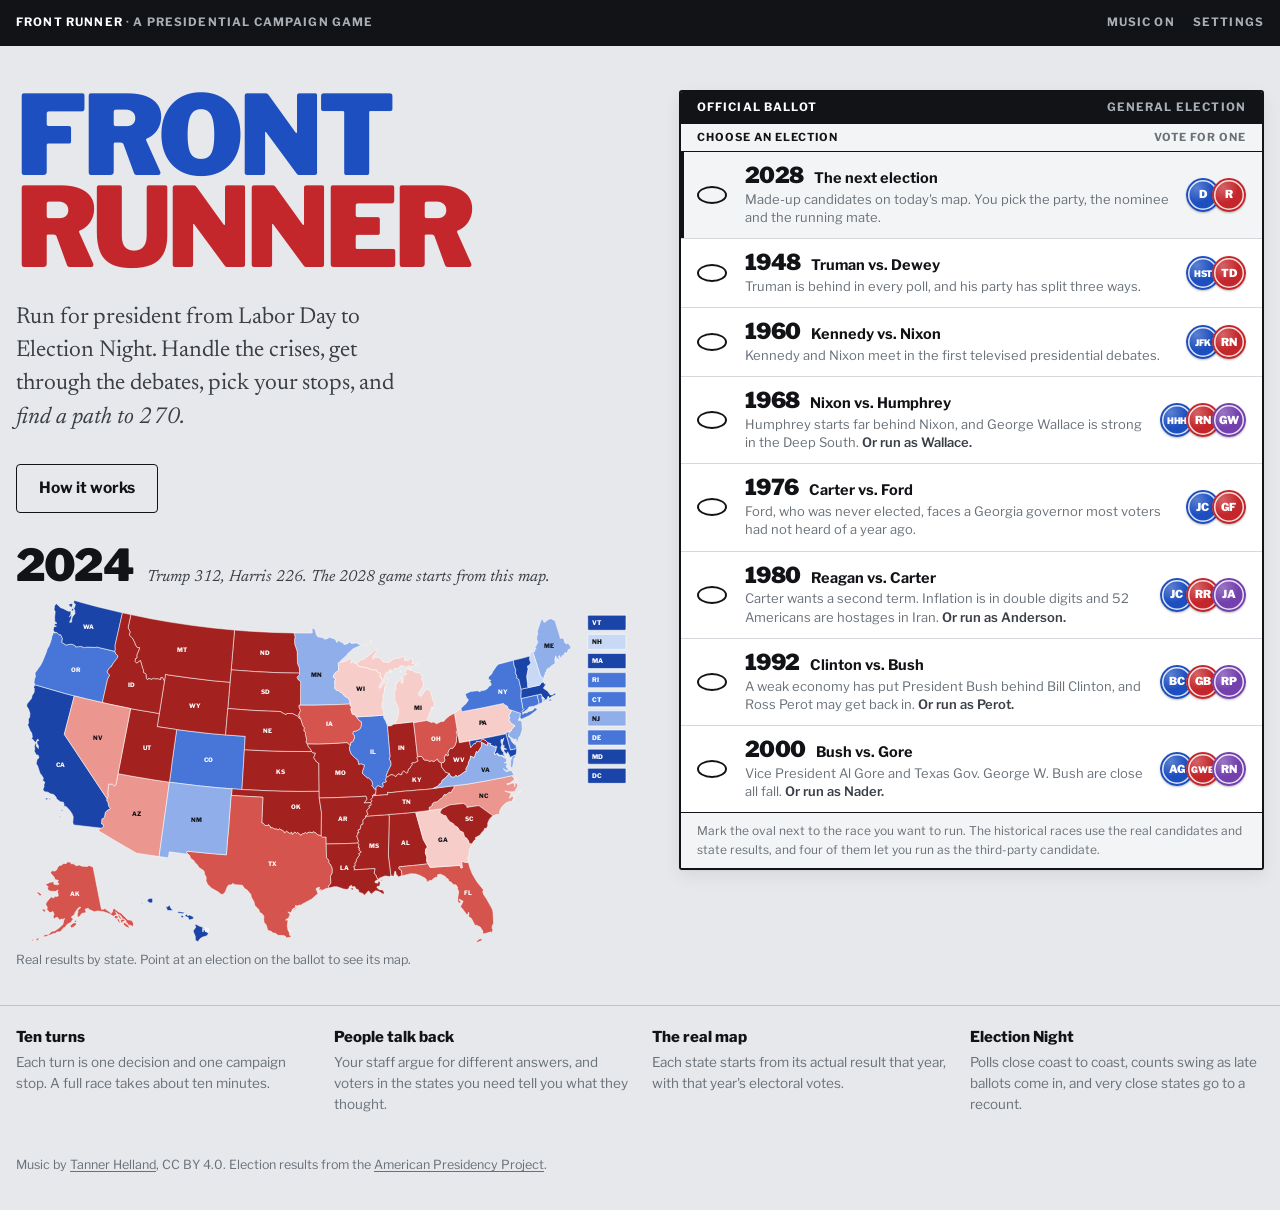
==== docs/index.html @ 36238378 "Move site into docs/ for GitHub Pages" ====
<!doctype html>
<html lang="en">
<head>
<meta charset="utf-8">
<meta name="viewport" content="width=device-width, initial-scale=1, viewport-fit=cover">
<meta name="description" content="A presidential campaign game. Run the 2028 race or replay elections from 1948 to 2000 with the real candidates, from Labor Day to Election Night.">
<link rel="icon" href="data:image/svg+xml,%3Csvg xmlns='http://www.w3.org/2000/svg' viewBox='0 0 64 64'%3E%3Crect width='64' height='64' rx='12' fill='%23111316'/%3E%3Cellipse cx='32' cy='32' rx='19' ry='12' fill='none' stroke='%23fff' stroke-width='5'/%3E%3Cpath d='M16 34c8-6 22-8 32-4' stroke='%23d5544d' stroke-width='6' stroke-linecap='round' fill='none'/%3E%3C/svg%3E">
<style>
:root { color-scheme: light; padding-top: env(safe-area-inset-top, 0px); padding-bottom: env(safe-area-inset-bottom, 0px); }
body { margin: 0; font: 14px system-ui, sans-serif; }
img { max-width: 100%; }
[hidden] { display: none !important; }
</style>
<title>Front Runner</title>
<link rel="preconnect" href="https://fonts.googleapis.com">
<link rel="preconnect" href="https://fonts.gstatic.com" crossorigin>
<link rel="stylesheet" href="https://fonts.googleapis.com/css2?family=Libre+Franklin:wght@400;500;600;700;800;900&family=Newsreader:ital,opsz,wght@0,6..72,400;0,6..72,700;1,6..72,400&display=swap">
<style>
/* Layout: an official ballot on a cool desk. Decisions are ballot contests you mark with an oval; the press answers in newspaper clippings; the map and the race tally sit beside them. */
:root {
  --page: #E6E8EB; --sheet: #FFFFFF; --sheet-2: #F3F4F6; --sheet-3: #EBEDF0;
  --ink: #111316; --ink-2: #3A3F46; --muted: #687078; --rule: #D5D9DE; --rule-2: #BFC4CA;
  --bar: #111316; --on-bar: #FFFFFF; --on-bar-2: #A9AFB7;
  --memo: #F2EADA; --memo-rule: #E1D4B8;
  --dem: #1D4FC0; --rep: #C4272B; --dem-2: #7FA2EA; --rep-2: #EE8C86;
  --d1: #C9D8F5; --d2: #8FAEEA; --d3: #4776D8; --d4: #1B44A8;
  --r1: #F6CDC9; --r2: #EC9690; --r3: #D5544D; --r4: #A3221F;
  --ind: #7340AE; --t1: #E6DAF3; --t2: #C3A6E4; --t3: #9467CC; --t4: #66369F;
  --toss: #D8D2BF; --land: #D3D7DC; --none: #EEF0F2; --locked: #A59F8C; --stroke: #FFFFFF; --lbA: #111316; --lbB: #FFFFFF;
  --pos: #15803D; --neg: #C2410C; --pencil: #2B2D31;
  --shadow: 0 1px 1px rgba(17, 19, 22, .04), 0 6px 18px rgba(17, 19, 22, .07);
  --f-sans: 'Libre Franklin', 'Franklin Gothic Medium', 'Helvetica Neue', Arial, sans-serif;
  --f-serif: 'Newsreader', Georgia, 'Times New Roman', serif;
}
@media (prefers-color-scheme: dark) {
  :root:not([data-theme="light"]) {
    --page: #0B0C0E; --sheet: #16181B; --sheet-2: #1C1F23; --sheet-3: #23272C;
    --ink: #EDEEF0; --ink-2: #C3C7CC; --muted: #8C9299; --rule: #2B2F35; --rule-2: #3A3F46;
    --bar: #000000; --on-bar: #F1F2F3; --on-bar-2: #8C9299;
    --memo: #26221A; --memo-rule: #3A3326;
    --dem: #5B8CF0; --rep: #EF6A62; --dem-2: #8DB0F5; --rep-2: #F49A94;
    --d1: #263A63; --d2: #3257A4; --d3: #4F84E6; --d4: #8AB0F7;
    --r1: #5A272A; --r2: #993631; --r3: #DD5A51; --r4: #F6958D;
    --ind: #B48CF0; --t1: #35284D; --t2: #5A3F8A; --t3: #9A72DC; --t4: #C7A9F5;
    --toss: #575240; --land: #262A31; --none: #1A1C20; --locked: #6E6956; --stroke: #0B0C0E; --lbA: #EDEEF0; --lbB: #0B0C0E;
    --pos: #4ADE80; --neg: #FB923C; --pencil: #D9DBDF;
    --shadow: 0 1px 1px rgba(0, 0, 0, .3), 0 8px 22px rgba(0, 0, 0, .35);
    color-scheme: dark;
  }
}
:root[data-theme="dark"] {
  --page: #0B0C0E; --sheet: #16181B; --sheet-2: #1C1F23; --sheet-3: #23272C;
  --ink: #EDEEF0; --ink-2: #C3C7CC; --muted: #8C9299; --rule: #2B2F35; --rule-2: #3A3F46;
  --bar: #000000; --on-bar: #F1F2F3; --on-bar-2: #8C9299;
  --memo: #26221A; --memo-rule: #3A3326;
  --dem: #5B8CF0; --rep: #EF6A62; --dem-2: #8DB0F5; --rep-2: #F49A94;
  --d1: #263A63; --d2: #3257A4; --d3: #4F84E6; --d4: #8AB0F7;
  --r1: #5A272A; --r2: #993631; --r3: #DD5A51; --r4: #F6958D;
  --ind: #B48CF0; --t1: #35284D; --t2: #5A3F8A; --t3: #9A72DC; --t4: #C7A9F5;
  --toss: #575240; --land: #262A31; --none: #1A1C20; --locked: #6E6956; --stroke: #0B0C0E; --lbA: #EDEEF0; --lbB: #0B0C0E;
  --pos: #4ADE80; --neg: #FB923C; --pencil: #D9DBDF;
  --shadow: 0 1px 1px rgba(0, 0, 0, .3), 0 8px 22px rgba(0, 0, 0, .35);
  color-scheme: dark;
}

* { box-sizing: border-box; }
[hidden] { display: none !important; }
html, body { background: var(--page); }
body { margin: 0; color: var(--ink); font: 400 15px/1.55 var(--f-sans); -webkit-font-smoothing: antialiased; text-rendering: optimizeLegibility; }
body::before { content: ""; position: fixed; inset: 0 0 auto; height: env(safe-area-inset-top, 0px); z-index: 60; background: var(--bar); }
h1, h2, h3, h4 { margin: 0; text-wrap: balance; }
p { margin: 0; }
button { font: inherit; color: inherit; }
:focus-visible { outline: 3px solid var(--ink); outline-offset: 2px; border-radius: 2px; }
.wrap { max-width: 1320px; margin: 0 auto; padding-left: max(16px, env(safe-area-inset-left, 0px)); padding-right: max(16px, env(safe-area-inset-right, 0px)); }
.label { font: 700 11px/1.2 var(--f-sans); letter-spacing: .09em; text-transform: uppercase; color: var(--muted); }
.muted { color: var(--muted); }
.tnum { font-variant-numeric: tabular-nums; }
.c-D { color: var(--dem); } .c-R { color: var(--rep); } .c-T { color: var(--ind); }
.sheet { background: var(--sheet); border: 1px solid var(--rule); border-radius: 6px; box-shadow: var(--shadow); }
.serif { font-family: var(--f-serif); }

.btn { display: inline-flex; align-items: center; justify-content: center; gap: 10px; border: 1.5px solid var(--ink); background: transparent; color: var(--ink); border-radius: 4px; padding: 11px 18px; font: 700 14.5px/1.2 var(--f-sans); cursor: pointer; transition: background .15s, color .15s, transform .08s; text-align: center; }
.btn:hover:not(:disabled) { background: var(--sheet-3); }
.btn:active:not(:disabled) { transform: translateY(1px); }
.btn:disabled { opacity: .35; cursor: not-allowed; }
.btn-ink { background: var(--ink); color: var(--sheet); }
.btn-ink:hover:not(:disabled) { background: var(--ink-2); }
.btn-lg { padding: 14px 22px; font-size: 15.5px; }
.kbd { display: inline-grid; place-items: center; min-width: 20px; height: 20px; padding: 0 5px; border-radius: 3px; border: 1px solid var(--rule-2); font: 600 11px/1 var(--f-sans); color: var(--muted); background: var(--sheet); }

/* campaign-button avatar */
.pin { --c: var(--dem); flex: none; width: 46px; height: 46px; border-radius: 50%; display: grid; place-items: center; position: relative; color: #fff;
  background: radial-gradient(circle at 32% 28%, rgba(255, 255, 255, .28), rgba(255, 255, 255, 0) 46%), var(--c);
  box-shadow: inset 0 0 0 3px var(--c), inset 0 0 0 4.5px rgba(255, 255, 255, .85), 0 1px 2px rgba(0, 0, 0, .25); font: 900 14px/1 var(--f-sans); letter-spacing: .02em; }
.pin.p-R { --c: var(--rep); } .pin.p-T { --c: var(--ind); }
.pin.lg { width: 64px; height: 64px; font-size: 18px; box-shadow: inset 0 0 0 4px var(--c), inset 0 0 0 6px rgba(255, 255, 255, .85), 0 2px 4px rgba(0, 0, 0, .25); }
.pin.i3 { font-size: 12px; letter-spacing: -.02em; }
.pin.sm.i3 { font-size: 9px; }
.pin.lg.i3 { font-size: 16px; }
.pin.sm { width: 34px; height: 34px; font-size: 11px; box-shadow: inset 0 0 0 2px var(--c), inset 0 0 0 3.5px rgba(255, 255, 255, .85), 0 1px 2px rgba(0, 0, 0, .25); }

/* ballot */
.ballot { background: var(--sheet); border: 2px solid var(--ink); border-radius: 3px; box-shadow: var(--shadow); overflow: hidden; }
.ballot-hd { background: var(--bar); color: var(--on-bar); display: flex; justify-content: space-between; align-items: center; gap: 10px; padding: 9px 16px; font: 700 11.5px/1.2 var(--f-sans); letter-spacing: .1em; text-transform: uppercase; }
.ballot-hd span:last-child { color: var(--on-bar-2); }
.ballot-sub { border-bottom: 1px solid var(--ink); padding: 7px 16px; font: 700 11px/1.2 var(--f-sans); letter-spacing: .09em; text-transform: uppercase; display: flex; justify-content: space-between; gap: 10px; background: var(--sheet-2); }
.ballot-sub span:last-child { color: var(--muted); }
.choices { display: grid; }
.choice { display: grid; grid-template-columns: 34px minmax(0, 1fr) auto; gap: 12px; align-items: center; width: 100%; text-align: left; background: transparent; border: 0; border-bottom: 1px solid var(--rule); padding: 14px 16px; cursor: pointer; font: 600 15.5px/1.4 var(--f-sans); transition: background .12s; }
.choice:last-child { border-bottom: 0; }
.choice:hover { background: var(--sheet-2); }
.choice small { display: block; font-weight: 500; color: var(--muted); font-size: 13px; margin-top: 2px; }
.oval { width: 30px; height: 18px; border: 2px solid var(--ink); border-radius: 50%; position: relative; display: block; flex: none; }
.oval svg { position: absolute; inset: -3px -2px; width: calc(100% + 4px); height: calc(100% + 6px); overflow: visible; }
.oval path { fill: none; stroke: var(--pencil); stroke-width: 3.2; stroke-linecap: round; stroke-linejoin: round; stroke-dasharray: 101 400; stroke-dashoffset: 101; transition: stroke-dashoffset .32s cubic-bezier(.4, .1, .3, 1); }
.choice:hover .oval path, .row-pick:hover .oval path, .card-pick:hover .oval path { stroke-dashoffset: 88; }
.choice.marked .oval path, .row-pick.marked .oval path, .card-pick.on .oval path { stroke-dashoffset: 0; }
.choice .kbd { opacity: .9; }
.instr { padding: 9px 16px; font-size: 12px; color: var(--muted); border-top: 1px solid var(--ink); background: var(--sheet-2); }

/* ===== title ===== */
.tmast { background: var(--bar); color: var(--on-bar); margin-top: calc(-1 * env(safe-area-inset-top, 0px)); padding-top: env(safe-area-inset-top, 0px); }
.tmast .wrap { display: flex; justify-content: space-between; align-items: center; gap: 12px; padding-block: 12px; font: 700 11.5px/1.2 var(--f-sans); letter-spacing: .1em; text-transform: uppercase; color: var(--on-bar-2); }
.tmast b { color: var(--on-bar); }
.title-grid { display: grid; grid-template-columns: minmax(0, 1.05fr) minmax(0, 1fr); gap: 48px; padding-block: 44px 36px; align-items: start; }
.wordmark { font: 900 clamp(60px, 8.6vw, 124px)/.84 var(--f-sans); letter-spacing: -.045em; text-transform: uppercase; }
.wordmark span { display: block; }
.wordmark .u { color: var(--dem); } .wordmark .v { color: var(--rep); }
.title-lede { font: 400 clamp(19px, 1.9vw, 23px)/1.45 var(--f-serif); margin-top: 26px; max-width: 32ch; color: var(--ink-2); }
.title-lede em { font-style: italic; }
.title-meta { display: flex; flex-wrap: wrap; gap: 8px 22px; margin-top: 28px; font-size: 13px; color: var(--muted); }
.title-meta b { color: var(--ink); font-weight: 700; }
.title-actions { display: flex; flex-wrap: wrap; gap: 10px; margin-top: 30px; }
.tballot .row-pick { display: grid; grid-template-columns: 34px minmax(0, 1fr) auto; gap: 14px; align-items: center; width: 100%; text-align: left; background: transparent; border: 0; border-bottom: 1px solid var(--rule); padding: 12px 16px; cursor: pointer; transition: background .12s; position: relative; }
.tballot .row-pick:hover, .tballot .row-pick.peek { background: var(--sheet-2); }
.tballot .row-pick.peek::before { content: ""; position: absolute; left: 0; top: 0; bottom: 0; width: 3px; background: var(--ink); }
.tballot .row-pick:last-child { border-bottom: 0; }
.rp-main { min-width: 0; display: grid; gap: 2px; }
.rp-top { display: flex; align-items: baseline; gap: 10px; flex-wrap: wrap; }
.rp-yr { font: 900 22px/1 var(--f-sans); letter-spacing: -.02em; font-variant-numeric: tabular-nums; }
.rp-who { font: 700 14.5px/1.3 var(--f-sans); }
.rp-desc { font-size: 13px; color: var(--muted); line-height: 1.4; }
.rp-pins { display: flex; }
.rp-pins .pin { margin-left: -8px; }
.title-strip { border-top: 1px solid var(--rule-2); padding-block: 22px 40px; display: grid; grid-template-columns: repeat(4, minmax(0, 1fr)); gap: 24px; }
.title-strip h3 { font: 800 15px/1.2 var(--f-sans); margin-bottom: 6px; }
.title-strip p { font-size: 13.5px; color: var(--muted); }

/* ===== setup ===== */
.topbar { background: var(--bar); color: var(--on-bar); position: sticky; top: env(safe-area-inset-top, 0px); z-index: 40; }
.topbar .wrap { display: flex; align-items: center; gap: 16px; padding-block: 10px; min-height: 56px; }
.wm-sm { font: 900 18px/1 var(--f-sans); letter-spacing: -.03em; text-transform: uppercase; white-space: nowrap; }
.topbar .btn { color: var(--on-bar); border-color: #3B4048; padding: 7px 12px; font-size: 13px; }
.topbar .btn:hover:not(:disabled) { background: #22262B; }
.setup { padding-block: 32px 140px; display: grid; gap: 40px; max-width: 1100px; }
.step-h { display: flex; align-items: baseline; gap: 12px; margin-bottom: 14px; flex-wrap: wrap; }
.step-h h2 { font: 900 clamp(24px, 3vw, 32px)/1.05 var(--f-sans); letter-spacing: -.02em; }
.step-h .n { font: 700 13px/1 var(--f-sans); color: var(--muted); letter-spacing: .08em; }
.step-h p { color: var(--muted); font-size: 14px; }
.cards { display: grid; grid-template-columns: repeat(3, minmax(0, 1fr)); gap: 14px; }
.cards.two { grid-template-columns: repeat(2, minmax(0, 1fr)); }
.cards.four { grid-template-columns: repeat(4, minmax(0, 1fr)); }
.card-pick { text-align: left; background: var(--sheet); border: 1.5px solid var(--rule); border-radius: 6px; padding: 18px; cursor: pointer; display: flex; flex-direction: column; gap: 10px; min-width: 0; transition: border-color .15s, box-shadow .15s; position: relative; }
.card-pick:hover { border-color: var(--rule-2); box-shadow: var(--shadow); }
.card-pick.on { border-color: var(--ink); box-shadow: 0 0 0 1.5px var(--ink); }
.card-pick .oval { position: absolute; top: 18px; right: 18px; }
.who { display: flex; align-items: center; gap: 14px; padding-right: 40px; }
.who b { display: block; font: 800 19px/1.15 var(--f-sans); letter-spacing: -.01em; }
.who .wt { min-width: 0; }
.who .ws { font-size: 13px; color: var(--muted); display: block; margin-top: 2px; }
.card-pick p { font-size: 14px; color: var(--ink-2); }
.perk { align-self: flex-start; font-size: 12.5px; font-weight: 700; padding: 4px 9px; border-radius: 3px; background: var(--sheet-3); }
.party-pick { padding: 22px; border-top: 6px solid var(--dem); }
.party-pick.p-R { border-top-color: var(--rep); }
.party-pick b { font: 900 clamp(22px, 2.6vw, 28px)/1 var(--f-sans); letter-spacing: -.02em; }
.party-pick.p-D b { color: var(--dem); } .party-pick.p-R b { color: var(--rep); }
.startbar { position: fixed; left: 0; right: 0; bottom: 0; z-index: 30; background: var(--sheet); border-top: 1px solid var(--rule); box-shadow: 0 -8px 24px rgba(0, 0, 0, .08); padding-bottom: env(safe-area-inset-bottom, 0px); }
.startbar .wrap { display: flex; align-items: center; justify-content: space-between; gap: 12px; padding-block: 12px; }
.startbar .sum { min-width: 0; font-size: 13.5px; color: var(--muted); }
.startbar .sum b { display: block; color: var(--ink); font: 800 17px/1.2 var(--f-sans); }
.brief { display: grid; grid-template-columns: minmax(0, 1.3fr) minmax(0, 1fr); gap: 28px; align-items: start; }
.brief-text { font: 400 19px/1.55 var(--f-serif); color: var(--ink-2); }
.note-box { border-left: 3px solid var(--ink); padding: 4px 0 4px 16px; font-size: 14px; color: var(--ink-2); display: grid; gap: 6px; }
.note-box b { color: var(--ink); }

/* ===== game header ===== */
.ghead .wrap { gap: 18px; }
.ticket { display: flex; align-items: center; gap: 10px; min-width: 0; }
.ticket .names { font: 800 14px/1.15 var(--f-sans); white-space: nowrap; }
.ticket .names span { display: block; font-weight: 500; font-size: 12px; color: var(--on-bar-2); }
.cal { flex: 1; min-width: 0; display: grid; gap: 6px; }
.cal .lbl { display: flex; justify-content: space-between; gap: 10px; font-size: 12px; color: var(--on-bar-2); white-space: nowrap; }
.cal .lbl b { color: var(--on-bar); font-weight: 700; }
.ticks { display: grid; grid-template-columns: repeat(10, 1fr); gap: 3px; }
.ticks i { height: 5px; background: #2C3036; border-radius: 1px; }
.ticks i.done { background: var(--on-bar-2); }
.ticks i.now { background: var(--on-bar); }
.ticks i.g { background: var(--pos); } .ticks i.b { background: var(--neg); }

/* ===== game layout ===== */
.game { display: grid; grid-template-columns: minmax(0, 1.5fr) minmax(360px, 1fr); grid-template-areas: "race act" "map act" "keys act"; gap: 16px; padding-block: 16px 48px; align-items: start; }
.race { grid-area: race; padding: 16px 18px; }
.mapcard { grid-area: map; padding: 14px 16px 12px; position: relative; min-width: 0; }
.keys { grid-area: keys; padding: 16px 18px; }
.act { grid-area: act; position: sticky; top: calc(env(safe-area-inset-top, 0px) + 72px); min-width: 0; display: grid; gap: 14px; }

.race-top { display: grid; grid-template-columns: minmax(0, 1fr) auto minmax(0, 1fr); align-items: center; gap: 14px; }
.side-tally { display: flex; align-items: center; gap: 12px; min-width: 0; }
.side-tally.r { flex-direction: row-reverse; text-align: right; }
.side-tally .ev { font: 900 clamp(36px, 4vw, 52px)/.9 var(--f-sans); letter-spacing: -.03em; font-variant-numeric: tabular-nums; }
.side-tally .nm { font: 700 13.5px/1.2 var(--f-sans); white-space: nowrap; overflow: hidden; text-overflow: ellipsis; }
.side-tally .nm span { display: block; font-weight: 500; color: var(--muted); font-size: 12px; }
.wincol { text-align: center; display: grid; justify-items: center; gap: 2px; }
.wincol .wc { font: 900 26px/1 var(--f-sans); letter-spacing: -.02em; font-variant-numeric: tabular-nums; }
.wincol .l { font-size: 11px; color: var(--muted); white-space: nowrap; }
.spark { width: 96px; height: 26px; display: block; }
.spark .ln { fill: none; stroke: var(--ink); stroke-width: 1.6; stroke-linejoin: round; stroke-linecap: round; }
.spark .mid { stroke: var(--rule-2); stroke-width: 1; stroke-dasharray: 2 2; }
.evbar { position: relative; margin-top: 14px; }
.evtrack { display: flex; height: 16px; overflow: hidden; background: var(--toss); border-radius: 2px; }
.evtrack i { height: 100%; transition: width .5s ease; }
.evmark { position: absolute; top: -5px; bottom: -5px; width: 2px; margin-left: -1px; background: var(--ink); }
.evmark span { position: absolute; top: auto; bottom: -17px; left: 50%; transform: translateX(-50%); font: 700 10px/1 var(--f-sans); letter-spacing: .06em; white-space: nowrap; }
.race-foot { display: flex; justify-content: space-between; gap: 10px; margin-top: 24px; font-size: 12.5px; color: var(--muted); flex-wrap: wrap; }
.race-foot b { color: var(--ink); }

.usmap { width: 100%; height: auto; display: block; }
.usmap path { fill: var(--land); stroke: var(--stroke); stroke-width: .9; stroke-linejoin: round; transition: fill .5s ease; }
.usmap .box rect { fill: var(--land); stroke: var(--stroke); stroke-width: 1; transition: fill .5s ease; }
.usmap.live path, .usmap.live .box { cursor: pointer; }
.usmap.live path:hover, .usmap.live .box:hover rect { filter: brightness(.88); }
.usmap path.sel, .usmap .box.sel rect { stroke: var(--ink); stroke-width: 3; }
.usmap path.flash, .usmap .box.flash rect { animation: flash 1.2s ease-out; }
@keyframes flash { 0% { filter: brightness(1.6); } 100% { filter: none; } }
.usmap text { pointer-events: none; }
.usmap .lb { font: 800 11.5px/1 var(--f-sans); text-anchor: middle; fill: var(--lbA); }
.usmap .lbe { font: 500 9.5px/1 var(--f-sans); text-anchor: middle; fill: var(--lbA); opacity: .85; }
.usmap .box text { font: 800 11px/1 var(--f-sans); fill: var(--lbA); }
.usmap .box text.ev { font-weight: 500; }
.usmap text.strong { fill: var(--lbB); }
.usmap text.gone { opacity: .35; }
.usmap .boxhd { font: 700 8.5px/1 var(--f-sans); fill: var(--muted); letter-spacing: .1em; text-transform: uppercase; }
.usmap .pin-me { fill: var(--ink); stroke: var(--sheet); stroke-width: 2; }
.usmap .pin-op { fill: var(--sheet); stroke: var(--ink); stroke-width: 2; }
.maphead { display: flex; justify-content: space-between; align-items: baseline; gap: 10px; flex-wrap: wrap; margin-bottom: 6px; }
.maphead h2 { font: 800 15px/1.2 var(--f-sans); }
.legend { display: flex; flex-wrap: wrap; align-items: center; gap: 6px 16px; font-size: 12px; color: var(--muted); margin-top: 8px; }
.legend .ramp { display: inline-flex; gap: 1px; vertical-align: -1px; margin-right: 6px; }
.legend .ramp i { width: 12px; height: 10px; display: inline-block; }
.legend .dot { display: inline-block; width: 10px; height: 10px; border-radius: 50%; border: 2px solid var(--ink); margin-right: 5px; vertical-align: -1px; }
.tip { position: absolute; z-index: 5; pointer-events: none; background: var(--bar); color: var(--on-bar); border-radius: 4px; padding: 10px 12px; font-size: 12.5px; min-width: 190px; max-width: 260px; box-shadow: 0 10px 30px rgba(0, 0, 0, .3); }
.tip b { display: block; font-size: 14.5px; margin-bottom: 4px; }
.tip .row { display: flex; justify-content: space-between; gap: 14px; }
.tip .row span:first-child { color: var(--on-bar-2); }
.tip .c-D { color: var(--dem-2); } .tip .c-R { color: var(--rep-2); } .tip .c-T { color: var(--t2); }
.tip p { color: var(--on-bar-2); margin-top: 6px; font-size: 11.5px; line-height: 1.4; }

.keys h2 { font: 800 15px/1.2 var(--f-sans); margin-bottom: 8px; }
.keylist { display: grid; grid-template-columns: repeat(2, minmax(0, 1fr)); gap: 0 28px; }
.krow { display: grid; grid-template-columns: minmax(0, 1fr) auto 44px; gap: 8px; align-items: center; font-size: 14px; padding: 8px 0; border: 0; border-bottom: 1px solid var(--rule); background: none; text-align: left; cursor: pointer; width: 100%; }
.krow:hover .kn { text-decoration: underline; text-underline-offset: 3px; }
.krow .kn { overflow: hidden; text-overflow: ellipsis; white-space: nowrap; }
.krow .kn small { color: var(--muted); font-size: 12px; margin-left: 2px; }
.lead { font-weight: 800; font-variant-numeric: tabular-nums; white-space: nowrap; }
.krow .ch { font-size: 12px; text-align: right; font-variant-numeric: tabular-nums; }
.up { color: var(--pos); } .down { color: var(--neg); }
.hint { font-size: 12.5px; color: var(--muted); }

/* ===== decision card parts ===== */
.dec-body { padding: 18px 16px 16px; display: grid; gap: 14px; }
.dec-body h2 { font: 900 clamp(24px, 2.3vw, 30px)/1.05 var(--f-sans); letter-spacing: -.025em; }
.dec-body .lede { font-size: 15.5px; line-height: 1.55; color: var(--ink-2); }
.staff { display: grid; gap: 8px; }
.memo { background: var(--memo); border: 1px solid var(--memo-rule); border-radius: 3px; padding: 10px 12px; display: grid; grid-template-columns: 30px minmax(0, 1fr); gap: 10px; align-items: start; }
.memo .face { width: 30px; height: 30px; border-radius: 50%; background: var(--ink); color: var(--sheet); display: grid; place-items: center; font: 800 11px/1 var(--f-sans); }
.memo q { display: block; font: italic 400 15.5px/1.4 var(--f-serif); quotes: "\201C" "\201D"; }
.memo .by { display: block; font-size: 11.5px; color: var(--muted); margin-top: 3px; font-weight: 600; }
.lastweek { font-size: 13px; color: var(--ink-2); display: grid; gap: 4px; border-left: 3px solid var(--rule-2); padding-left: 12px; }
.lastweek b { color: var(--ink); }
.debate-vs { display: grid; grid-template-columns: minmax(0, 1fr) auto minmax(0, 1fr); align-items: center; gap: 10px; }
.debate-vs .dv { display: flex; align-items: center; gap: 10px; min-width: 0; }
.debate-vs .dv.r { flex-direction: row-reverse; text-align: right; }
.debate-vs b { font: 800 15px/1.2 var(--f-sans); display: block; }
.debate-vs .dv > div span { font-size: 12px; color: var(--muted); }
.debate-vs .x { font: 900 13px/1 var(--f-sans); color: var(--muted); letter-spacing: .1em; }
.qbox { font: 400 19px/1.45 var(--f-serif); border-left: 3px solid var(--ink); padding: 2px 0 2px 14px; }
.qbox small { display: block; font: 700 11px/1.2 var(--f-sans); letter-spacing: .09em; text-transform: uppercase; color: var(--muted); margin-bottom: 6px; }

/* clipping */
.clip { background: var(--sheet); border: 1px solid var(--rule); box-shadow: var(--shadow); padding: 14px 18px 16px; position: relative; border-radius: 2px; }
.clip .mast { display: flex; justify-content: space-between; gap: 10px; border-bottom: 3px double var(--ink); padding-bottom: 6px; margin-bottom: 10px; font: 700 10.5px/1.2 var(--f-sans); letter-spacing: .1em; text-transform: uppercase; }
.clip .mast span:first-child { font: 700 15px/1 var(--f-serif); letter-spacing: 0; text-transform: none; }
.clip .mast span:last-child { color: var(--muted); align-self: end; }
.clip h3 { font: 700 clamp(22px, 2.2vw, 27px)/1.12 var(--f-serif); letter-spacing: -.01em; }
.clip .deck { font: italic 400 15.5px/1.45 var(--f-serif); color: var(--ink-2); margin-top: 8px; }
.verdict { display: flex; flex-wrap: wrap; align-items: center; gap: 6px; }
.verdict .tag { font: 800 11px/1 var(--f-sans); letter-spacing: .08em; text-transform: uppercase; padding: 5px 8px; border-radius: 2px; background: var(--ink); color: var(--sheet); }
.verdict .tag.good { background: var(--pos); color: #fff; } .verdict .tag.bad { background: var(--neg); color: #fff; }
.chip { font-size: 12.5px; font-weight: 700; padding: 4px 8px; border-radius: 2px; border: 1px solid var(--rule); background: var(--sheet); }
.chip.up { color: var(--pos); } .chip.down { color: var(--neg); }
.voices { display: grid; gap: 10px; }
.voice { display: grid; gap: 3px; }
.voice q { font: italic 400 16.5px/1.4 var(--f-serif); quotes: "\201C" "\201D"; }
.voice span { font-size: 12px; color: var(--muted); }
.voice span b { color: var(--ink-2); font-weight: 700; }
.swing { display: grid; grid-template-columns: 1fr auto 1fr; align-items: center; gap: 12px; text-align: center; border-block: 1px solid var(--rule); padding: 10px 0; }
.swing .big { font: 900 30px/1 var(--f-sans); letter-spacing: -.02em; font-variant-numeric: tabular-nums; }
.swing .arr { color: var(--muted); font-size: 18px; }
.swing span.s { display: block; font-size: 11.5px; color: var(--muted); margin-top: 4px; }
.history { border: 1.5px solid var(--ink); border-radius: 3px; padding: 12px 14px; display: grid; gap: 6px; background: var(--sheet-2); }
.history b { font: 800 11px/1.2 var(--f-sans); letter-spacing: .09em; text-transform: uppercase; }
.history p { font-size: 14px; color: var(--ink-2); }
.history .same { font-weight: 700; color: var(--ink); }
.snap { display: grid; gap: 8px; }
.snaprow { display: grid; grid-template-columns: 92px 1fr 42px; gap: 10px; align-items: center; font-size: 13.5px; font-weight: 700; }
.snaprow .bar { height: 18px; background: var(--sheet-3); overflow: hidden; border-radius: 2px; }
.snaprow .bar i { display: block; height: 100%; width: 0; transition: width .9s cubic-bezier(.2, .8, .2, 1); }
.snaprow .v { text-align: right; font-variant-numeric: tabular-nums; }
.stops-h { display: flex; justify-content: space-between; align-items: baseline; gap: 10px; }
.stops-h h3 { font: 900 18px/1.1 var(--f-sans); letter-spacing: -.01em; }
.stops { display: grid; grid-template-columns: repeat(2, minmax(0, 1fr)); gap: 8px; }
.stop { display: grid; grid-template-columns: 40px minmax(0, 1fr); gap: 10px; align-items: center; text-align: left; border: 1.5px solid var(--rule); background: var(--sheet); border-radius: 4px; padding: 10px; cursor: pointer; min-width: 0; transition: border-color .12s, background .12s; }
.stop:hover { border-color: var(--ink); background: var(--sheet-2); }
.stop.mine { border-color: var(--ink); box-shadow: 0 0 0 1.5px var(--ink); }
.stop svg { width: 40px; height: 32px; display: block; }
.stop svg path { fill: var(--ink-2); }
.stop .st { display: flex; justify-content: space-between; align-items: center; gap: 6px; font: 800 14.5px/1.2 var(--f-sans); min-width: 0; }
.stop .st span:first-child { overflow: hidden; text-overflow: ellipsis; white-space: nowrap; }
.stop .sd { font-size: 12px; color: var(--muted); white-space: nowrap; overflow: hidden; text-overflow: ellipsis; display: block; margin-top: 2px; }

/* ===== night (always a dark studio) ===== */
.studio { --page: #0A0B0D; --sheet: #131518; --sheet-2: #191C20; --sheet-3: #22262B; --ink: #EEF0F2; --ink-2: #C5C9CE; --muted: #8A9098; --rule: #262A30; --rule-2: #353A41;
  --d1: #263A63; --d2: #3257A4; --d3: #4F84E6; --d4: #8AB0F7; --r1: #5A272A; --r2: #993631; --r3: #DD5A51; --r4: #F6958D;
  --toss: #4E4A3B; --land: #23272D; --none: #16181B; --locked: #6E6956; --stroke: #0A0B0D; --lbA: #EEF0F2; --lbB: #0A0B0D; --dem: #5B8CF0; --rep: #EF6A62;
  background: var(--page); color: var(--ink); min-height: 100vh; color-scheme: dark; }
.nhead { background: #000; position: sticky; top: env(safe-area-inset-top, 0px); z-index: 40; border-bottom: 1px solid var(--rule); }
.nhead .wrap { padding-block: 14px 14px; display: grid; gap: 12px; }
.nrow { display: grid; grid-template-columns: minmax(0, 1fr) auto minmax(0, 1fr); align-items: center; gap: 12px; }
.ncand { display: flex; align-items: center; gap: 14px; min-width: 0; }
.ncand.r { flex-direction: row-reverse; text-align: right; }
.ncand .nev { font: 900 clamp(42px, 6vw, 72px)/.85 var(--f-sans); letter-spacing: -.04em; font-variant-numeric: tabular-nums; }
.ncand b { font: 800 16px/1.2 var(--f-sans); display: block; white-space: nowrap; overflow: hidden; text-overflow: ellipsis; }
.ncand .np { font-size: 12px; color: var(--muted); }
.nclock { text-align: center; }
.nclock .t { font: 800 clamp(20px, 2.6vw, 28px)/1 var(--f-sans); font-variant-numeric: tabular-nums; letter-spacing: -.01em; }
.nclock .k { font: 700 10.5px/1.2 var(--f-sans); letter-spacing: .14em; text-transform: uppercase; color: var(--muted); margin-bottom: 4px; }
.ntrack { position: relative; height: 12px; background: var(--sheet-3); overflow: hidden; border-radius: 1px; }
.ntrack i { position: absolute; top: 0; bottom: 0; transition: width .35s; }
.ntrack .m { position: absolute; top: 0; bottom: 0; width: 2px; margin-left: -1px; background: #fff; }
.nctrl { display: flex; justify-content: center; gap: 6px; flex-wrap: wrap; }
.nctrl button { background: transparent; border: 1.5px solid var(--rule-2); color: var(--ink); padding: 7px 13px; border-radius: 3px; font: 700 13px/1.2 var(--f-sans); cursor: pointer; }
.nctrl button:hover { border-color: var(--ink); }
.nctrl button.on { background: var(--ink); color: #000; border-color: var(--ink); }
.nctrl button.go { background: #fff; color: #000; border-color: #fff; padding-inline: 18px; }
.ngrid { display: grid; grid-template-columns: minmax(0, 1.55fr) minmax(320px, 1fr); gap: 16px; padding-block: 16px 48px; align-items: start; }
.nmap { padding: 14px 16px; min-width: 0; position: relative; }
.nside { display: grid; gap: 14px; min-width: 0; }
.npanel { padding: 14px 16px; }
.npanel h2 { font: 800 14px/1.2 var(--f-sans); margin-bottom: 8px; display: flex; justify-content: space-between; gap: 8px; }
.npanel h2 span { font-weight: 500; color: var(--muted); font-size: 12.5px; }
.bg-row { display: grid; grid-template-columns: minmax(0, 1fr) 62px 104px; gap: 8px; align-items: center; font-size: 13.5px; padding: 7px 0; border-bottom: 1px solid var(--rule); }
.bg-row:last-child { border-bottom: 0; }
.bg-row .cnt { font-size: 11.5px; color: var(--muted); text-align: right; font-variant-numeric: tabular-nums; }
.bg-row .stt { text-align: right; }
.pill { display: inline-block; font: 800 11px/1 var(--f-sans); padding: 5px 7px; border-radius: 2px; white-space: nowrap; }
.pill.D { background: var(--dem); color: #fff; } .pill.R { background: var(--rep); color: #fff; } .pill.T { background: var(--ind); color: #fff; }
.pill.wait { color: var(--muted); border: 1px solid var(--rule-2); }
.pill.count { background: var(--sheet-3); color: var(--ink); }
.pill.close { background: transparent; color: var(--ink); border: 1px solid var(--ink); animation: pulse 1.6s ease-in-out infinite; }
@keyframes pulse { 50% { opacity: .45; } }
.feed { display: grid; max-height: 340px; overflow-y: auto; }
.frow { display: grid; grid-template-columns: 62px minmax(0, 1fr) auto; gap: 8px; align-items: center; font-size: 13.5px; padding: 6px 0; border-bottom: 1px solid var(--rule); animation: slidein .35s ease-out; }
.frow .ft { font-size: 11.5px; color: var(--muted); font-variant-numeric: tabular-nums; }
@keyframes slidein { from { opacity: 0; transform: translateY(-5px); } to { opacity: 1; transform: none; } }
.l3slot { margin-bottom: 10px; display: grid; grid-template-rows: minmax(58px, auto); }
.l3idle { border: 1px dashed var(--rule-2); border-radius: 2px; display: grid; place-items: center; color: var(--muted); font-size: 12.5px; }
.lower3 { display: grid; grid-template-columns: auto minmax(0, 1fr) auto; align-items: stretch; background: #000; color: #fff; border-radius: 2px; overflow: hidden; box-shadow: 0 12px 34px rgba(0, 0, 0, .55); animation: l3in .4s cubic-bezier(.2, .8, .2, 1); pointer-events: none; }
.lower3 .k { background: #fff; color: #000; font: 900 11px/1.2 var(--f-sans); letter-spacing: .12em; text-transform: uppercase; padding: 0 12px; display: grid; place-items: center; }
.lower3 .m { padding: 10px 14px; min-width: 0; }
.lower3 .m b { display: block; font: 900 22px/1.05 var(--f-sans); letter-spacing: -.01em; }
.lower3 .m span { font-size: 12.5px; color: #B9BEC4; }
.lower3 .c { display: grid; place-items: center; padding: 0 16px; font: 900 15px/1 var(--f-sans); text-transform: uppercase; letter-spacing: .04em; }
.lower3.p-D .c { background: var(--dem); } .lower3.p-R .c { background: var(--rep); } .lower3.p-T .c { background: var(--ind); }
@keyframes l3in { from { transform: translateY(14px); opacity: 0; } to { transform: none; opacity: 1; } }
.banner { padding: 16px 18px; color: #fff; display: grid; gap: 4px; margin-bottom: 12px; animation: pop .45s ease-out; border-radius: 2px; }
.banner.p-D { background: var(--dem); } .banner.p-R { background: var(--rep); } .banner.p-T { background: var(--ind); } .banner.p-X { background: #2A2E34; }
.banner .k { font: 800 11px/1.2 var(--f-sans); letter-spacing: .14em; text-transform: uppercase; opacity: .9; }
.banner b { font: 900 clamp(22px, 3vw, 32px)/1.02 var(--f-sans); letter-spacing: -.02em; }
@keyframes pop { from { transform: scale(.98); opacity: .4; } to { transform: none; opacity: 1; } }

/* ===== front page ===== */
.front { max-width: 1120px; margin: 24px auto 0; background: var(--sheet); border: 1px solid var(--rule); box-shadow: var(--shadow); padding: 22px 30px 30px; }
.fp-mast { text-align: center; border-bottom: 4px double var(--ink); padding-bottom: 10px; }
.fp-mast .nm { font: 700 clamp(30px, 4.6vw, 54px)/1 var(--f-serif); letter-spacing: -.01em; }
.fp-meta { display: flex; justify-content: space-between; gap: 10px; font: 700 10.5px/1.2 var(--f-sans); letter-spacing: .1em; text-transform: uppercase; color: var(--muted); padding: 7px 0; border-bottom: 1px solid var(--ink); flex-wrap: wrap; }
.fp-hl { font: 900 clamp(46px, 8.4vw, 112px)/.9 var(--f-sans); letter-spacing: -.045em; text-transform: uppercase; text-align: center; margin: 22px 0 12px; }
.fp-deck { font: italic 400 clamp(17px, 2vw, 22px)/1.4 var(--f-serif); text-align: center; max-width: 52ch; margin: 0 auto; color: var(--ink-2); }
.fp-score { display: grid; grid-template-columns: repeat(4, minmax(0, 1fr)); border-block: 1px solid var(--ink); margin: 22px 0; }
.fp-score div { padding: 12px 14px; border-right: 1px solid var(--rule); display: grid; gap: 2px; }
.fp-score div:last-child { border-right: 0; }
.fp-score b { font: 900 clamp(30px, 4vw, 46px)/.95 var(--f-sans); letter-spacing: -.03em; font-variant-numeric: tabular-nums; }
.fp-score span { font-size: 12px; color: var(--muted); }
.fp-grid { display: grid; grid-template-columns: minmax(0, 1.4fr) minmax(0, 1fr); gap: 28px; align-items: start; }
.fp-col { display: grid; gap: 14px; min-width: 0; }
.fp-col h3 { font: 800 12px/1.2 var(--f-sans); letter-spacing: .1em; text-transform: uppercase; border-bottom: 1px solid var(--ink); padding-bottom: 6px; }
.fp-caption { font: italic 400 14px/1.45 var(--f-serif); color: var(--ink-2); }
.fp-actions { max-width: 1120px; margin: 16px auto 48px; display: flex; flex-wrap: wrap; gap: 10px; justify-content: center; }
.diary { display: grid; }
.drow { display: grid; grid-template-columns: 54px minmax(0, 1fr) auto; gap: 12px; padding: 10px 0; border-bottom: 1px solid var(--rule); align-items: start; }
.drow:last-child { border-bottom: 0; }
.drow .dd { font: 700 11px/1.3 var(--f-sans); letter-spacing: .06em; text-transform: uppercase; color: var(--muted); padding-top: 3px; }
.drow b { display: block; font: 700 16px/1.25 var(--f-serif); }
.drow span.c { font-size: 12.5px; color: var(--muted); display: block; margin-top: 2px; }
.grade { font: 800 10.5px/1 var(--f-sans); letter-spacing: .06em; text-transform: uppercase; padding: 4px 7px; border-radius: 2px; white-space: nowrap; border: 1px solid var(--rule-2); color: var(--muted); }
.grade.strong, .grade.good { color: var(--pos); border-color: currentColor; } .grade.hurt { color: var(--neg); border-color: currentColor; }
.grade.hist { color: var(--ink); border-color: var(--ink); }
.compare { border: 1.5px solid var(--ink); padding: 14px 16px; display: grid; gap: 10px; }
.compare .cmp { display: grid; grid-template-columns: 1fr auto auto; gap: 8px 16px; font-size: 14px; align-items: baseline; }
.compare .cmp b { font-variant-numeric: tabular-nums; }
.tbl { width: 100%; border-collapse: collapse; font-size: 13.5px; }
.tbl th { text-align: left; font: 700 10.5px/1.2 var(--f-sans); letter-spacing: .08em; text-transform: uppercase; color: var(--muted); padding: 6px 4px; border-bottom: 1px solid var(--ink); }
.tbl td { padding: 7px 4px; border-bottom: 1px solid var(--rule); font-variant-numeric: tabular-nums; }
.tbl .n { text-align: right; white-space: nowrap; }
.tbl .evm { display: none; font-size: 12px; }

/* ===== modal & toast ===== */
.modal { position: fixed; inset: 0; z-index: 80; background: rgba(8, 9, 11, .62); display: flex; align-items: flex-start; justify-content: center; overflow-y: auto; padding: max(16px, env(safe-area-inset-top, 0px)) max(16px, env(safe-area-inset-right, 0px)) max(16px, env(safe-area-inset-bottom, 0px)) max(16px, env(safe-area-inset-left, 0px)); }
.mcard { background: var(--sheet); border: 2px solid var(--ink); max-width: 620px; width: 100%; margin: auto; box-shadow: 0 30px 80px rgba(0, 0, 0, .4); animation: pop .2s ease-out; border-radius: 3px; overflow: hidden; }
.mcard .mb { padding: 22px 24px 24px; display: grid; gap: 14px; }
.mcard h2 { font: 900 26px/1.05 var(--f-sans); letter-spacing: -.02em; }
.mcard ol { margin: 0; padding-left: 20px; display: grid; gap: 8px; font-size: 14.5px; }
.mfoot { display: flex; justify-content: flex-end; gap: 8px; flex-wrap: wrap; }
.toast { position: fixed; left: 50%; bottom: calc(22px + var(--tk, 0px) + env(safe-area-inset-bottom, 0px)); transform: translate(-50%, 16px); background: var(--ink); color: var(--sheet); padding: 11px 16px; border-radius: 3px; font-size: 14px; font-weight: 600; opacity: 0; pointer-events: none; transition: opacity .2s, transform .2s; z-index: 90; max-width: min(560px, calc(100% - 32px)); text-align: center; }
.toast.show { opacity: 1; transform: translate(-50%, 0); }

/* ===== responsive ===== */
@media (max-width: 1080px) {
  .game { grid-template-columns: minmax(0, 1fr); grid-template-areas: "race" "act" "map" "keys"; }
  .act { position: static; }
  .ngrid, .fp-grid, .brief { grid-template-columns: minmax(0, 1fr); }
  .title-grid { grid-template-columns: minmax(0, 1fr); gap: 32px; padding-block: 36px 28px; }
  .title-strip { grid-template-columns: repeat(2, minmax(0, 1fr)); }
  .cards.four { grid-template-columns: repeat(2, minmax(0, 1fr)); }
}
@media (max-width: 700px) {
  body { font-size: 14.5px; }
  .topbar .sub, .fp-meta span:nth-child(2) { display: none; }
  .ghead .wm-sm { display: none; }
  .startbar .btn { white-space: nowrap; padding: 12px 16px; font-size: 14.5px; }
  .startbar .sum b { font-size: 15.5px; }
  .cards, .cards.two, .cards.four, .title-strip { grid-template-columns: minmax(0, 1fr); }
  .topbar.ghead { position: static; }
  .ghead .wrap { flex-wrap: wrap; gap: 10px; }
  .cal { order: 3; flex-basis: 100%; }
  .ghead .btn { margin-left: auto; }
  .keylist { grid-template-columns: minmax(0, 1fr); }
  .stops { grid-template-columns: minmax(0, 1fr); }
  .side-tally { flex-direction: column; align-items: flex-start; gap: 6px; }
  .side-tally.r { flex-direction: column; align-items: flex-end; }
  .side-tally .pin { display: none; }
  .wincol .spark { width: 70px; }
  .nrow { grid-template-columns: minmax(0, 1fr) minmax(0, 1fr); row-gap: 6px; }
  .nclock { grid-column: 1 / -1; order: 3; }
  .ncand.r { order: 2; }
  .ncand, .ncand.r { flex-direction: column; gap: 4px; }
  .ncand { align-items: flex-start; } .ncand.r { align-items: flex-end; }
  .ncand .pin, .ncand .np { display: none; }
  .ncand > span:last-child { max-width: 100%; min-width: 0; }
  .front { padding: 16px 16px 22px; margin-top: 0; border-inline: 0; }
  .fp-score { grid-template-columns: repeat(2, minmax(0, 1fr)); }
  .fp-score div:nth-child(2) { border-right: 0; }
  .fp-score div:nth-child(-n+2) { border-bottom: 1px solid var(--rule); }
  .lower3 .m b { font-size: 17px; }
  .bg-row { grid-template-columns: minmax(0, 1fr) 54px 96px; font-size: 13px; }
}

/* ===== v3 additions ===== */
html.large body { zoom: 1.12; }
.linkish { background: none; border: 0; color: var(--on-bar-2); font: 700 11.5px/1.2 var(--f-sans); letter-spacing: .1em; text-transform: uppercase; cursor: pointer; padding: 4px 0; }
.linkish:hover { color: var(--on-bar); }
.tm-r { display: flex; gap: 18px; }
.sndbtn { min-width: 98px; }
.topbar .sndbtn[aria-pressed="false"] { color: var(--on-bar-2); }
.sub { font-size: 13px; color: var(--on-bar-2); white-space: nowrap; overflow: hidden; text-overflow: ellipsis; }
.title-map { margin: 30px 0 0; }
.tm-head { display: flex; align-items: baseline; gap: 14px; margin-bottom: 4px; flex-wrap: wrap; }
.tm-year { font: 900 44px/1 var(--f-sans); letter-spacing: -.04em; font-variant-numeric: tabular-nums; }
.tm-cap { font: italic 400 16px/1.35 var(--f-serif); color: var(--ink-2); }
#map-title path, #map-title .box rect { transition: fill .7s ease; }
#map-title .lb { font-size: 10.5px; }
.title-map figcaption { margin-top: 4px; }
.credits { font-size: 12.5px; color: var(--muted); padding-block: 0 36px; }
.credits a, .hint a { color: inherit; text-underline-offset: 2px; }
.clip { transform: rotate(-.35deg); animation: clipin .5s cubic-bezier(.2, .8, .2, 1); }
@keyframes clipin { from { transform: translateY(-8px) rotate(-1.4deg); opacity: 0; } to { transform: rotate(-.35deg); opacity: 1; } }
.sheet.react { padding: 16px; display: grid; gap: 14px; }
/* travel + floaters */
.usmap .fx, .usmap .pins { pointer-events: none; }
.usmap .trail { fill: none; stroke-width: 2.4; stroke-linecap: round; }
.usmap .trail.mine { stroke: var(--ink); }
.usmap .trail.theirs { stroke: var(--muted); stroke-width: 1.8; }
.usmap .trail.fade { transition: opacity 2s ease; opacity: 0; }
.usmap .veh path, .usmap .veh rect { fill: var(--ink); stroke: var(--sheet); stroke-width: 1.4; }
.usmap .veh.theirs path, .usmap .veh.theirs rect { fill: var(--sheet); stroke: var(--ink); }
.usmap .veh .win { fill: var(--sheet); stroke: none; }
.usmap .floater { font: 900 15px/1 var(--f-sans); text-anchor: middle; paint-order: stroke; stroke: var(--sheet); stroke-width: 4px; animation: floatup 2.6s ease-out forwards; }
.usmap .floater.up { fill: var(--pos); } .usmap .floater.down { fill: var(--neg); }
@keyframes floatup { 0% { opacity: 0; transform: translateY(6px); } 15% { opacity: 1; transform: translateY(0); } 75% { opacity: 1; } 100% { opacity: 0; transform: translateY(-22px); } }
.usmap .pins { transition: opacity .3s; }
/* ticker */
.ticker { position: fixed; left: 0; right: 0; bottom: 0; z-index: 35; height: calc(34px + env(safe-area-inset-bottom, 0px)); padding-bottom: env(safe-area-inset-bottom, 0px); display: flex; align-items: stretch; background: var(--bar); color: var(--on-bar); font-size: 13px; border-top: 1px solid #2C3036; }
.tk-label { flex: none; display: grid; place-items: center; padding: 0 14px 0 max(14px, env(safe-area-inset-left, 0px)); background: var(--rep); color: #fff; font: 900 11px/1 var(--f-sans); letter-spacing: .14em; text-transform: uppercase; }
.tk-track { flex: 1; overflow: hidden; position: relative; display: flex; align-items: center; }
.tk-move { display: inline-flex; align-items: center; white-space: nowrap; animation: crawl linear infinite; padding-left: 18px; }
.ticker:hover .tk-move { animation-play-state: paused; }
.tk-move .ti b { color: var(--on-bar); margin-right: 6px; text-transform: uppercase; font-size: 11px; letter-spacing: .08em; }
.tk-move .ti { color: #C9CDD2; }
.tk-move .sep { color: #5B6068; margin: 0 16px; font-size: 9px; }
@keyframes crawl { from { transform: translateX(0); } to { transform: translateX(-50%); } }
body.has-ticker { --tk: 34px; }
body.has-ticker #scr-game { padding-bottom: 34px; }
/* debate dial */
.dial { width: 100%; height: auto; display: block; margin-top: 4px; }
.dial .dg { stroke: var(--rule); stroke-width: 1; stroke-dasharray: 2 3; }
.dial text { font: 600 10px var(--f-sans); fill: var(--muted); }
.dial .dl { fill: none; stroke-width: 2.4; stroke-linejoin: round; stroke-dasharray: 100; stroke-dashoffset: 100; animation: draw 3.2s ease-out .2s forwards; }
.dial .dl.me { stroke-width: 3; }
.dial .dend { font: 800 11px var(--f-sans); opacity: 0; animation: fadein .4s ease 3.3s forwards; }
@keyframes draw { to { stroke-dashoffset: 0; } }
@keyframes fadein { to { opacity: 1; } }
/* needle */
.needlebox h2 span { font-weight: 800; color: var(--ink); font-size: 13px; }
.needle { width: 100%; max-width: 320px; height: auto; display: block; margin: 4px auto 2px; }
.needle .band { fill: none; stroke-width: 18; }
.needle .hand { stroke: var(--ink); stroke-width: 3; stroke-linecap: round; }
.needle .hub { fill: var(--ink); }
.needle .nl { font: 700 10px var(--f-sans); fill: var(--muted); }
.pill.X { background: var(--locked); color: #fff; }
/* confetti */
.confetti { position: fixed; inset: 0; width: 100%; height: 100%; pointer-events: none; z-index: 95; }
/* settings */
.settings { gap: 12px !important; }
.srow { display: grid; grid-template-columns: 150px minmax(0, 1fr); gap: 12px; align-items: center; padding-bottom: 10px; border-bottom: 1px solid var(--rule); }
.sl { font: 700 13.5px/1.3 var(--f-sans); }
.segset { display: inline-flex; flex-wrap: wrap; border: 1.5px solid var(--ink); border-radius: 4px; overflow: hidden; justify-self: start; }
.segset button { border: 0; background: transparent; padding: 7px 12px; font: 700 13px/1.2 var(--f-sans); cursor: pointer; color: var(--ink); }
.segset button + button { border-left: 1.5px solid var(--ink); }
.segset button.on { background: var(--ink); color: var(--sheet); }
input[type="range"] { width: 100%; max-width: 260px; accent-color: var(--ink); }
/* calm mode */
html.calm *, html.calm *::before, html.calm *::after { animation-duration: .01ms !important; animation-iteration-count: 1 !important; transition-duration: .01ms !important; }
html.calm .tk-move { animation: none !important; }
html.calm .tk-track { overflow-x: auto; }
html.calm .dial .dl { stroke-dashoffset: 0; }
html.calm .dial .dend { opacity: 1; }
@media (max-width: 1080px) {
  .title-map { max-width: 620px; }
}
@media (max-width: 700px) {
  .srow { grid-template-columns: minmax(0, 1fr); gap: 6px; }
  .tm-year { font-size: 34px; }
  .tmast .tm-sub { display: none; }
  .ghead .sndbtn { display: none; }
  .topbar .sndbtn { min-width: 0; padding-inline: 10px; }
  .ticker { font-size: 12px; }
  .lower3 { grid-template-columns: minmax(0, 1fr) auto; }
  .tbl { font-size: 12.5px; } .tbl th, .tbl td { padding-inline: 3px; } .tbl .ev { display: none; } .tbl .evm { display: inline; }
  .lower3 .k { grid-column: 1 / -1; place-items: center start; padding: 5px 14px; font-size: 10px; }
  .lower3 .m b { font-size: 19px; overflow: hidden; text-overflow: ellipsis; white-space: nowrap; }
  .lower3 .m span { font-size: 12px; }
  .lower3 .c { padding: 0 14px; font-size: 13px; }
}


/* ===== third-party candidates ===== */
.rp-also { color: var(--ink-2); font-weight: 600; }
.goals { display: grid; gap: 8px; padding-left: 22px; font-size: 15px; max-width: 70ch; }
.goals li { padding-left: 4px; } .goals li.main { font-weight: 700; }
.race-top.tmode > .side-tally .pin { display: none; }
.side-tally .ev small { font-size: .45em; letter-spacing: 0; margin-left: 1px; }
.side-mini { display: grid; gap: 8px; justify-items: end; min-width: 0; }
.side-mini .sm-row { display: flex; align-items: center; gap: 8px; min-width: 0; font-size: 12.5px; color: var(--muted); }
.side-mini .sm-row b { font: 900 24px/1 var(--f-sans); letter-spacing: -.02em; font-variant-numeric: tabular-nums; }
.side-mini .sm-row > span:last-child { white-space: nowrap; overflow: hidden; text-overflow: ellipsis; }
.krow .kl { color: var(--muted); font-weight: 500; font-size: 12px; }
.segset.sm button { padding: 5px 10px; font-size: 12px; }
.tip .tsub { margin: 6px 0 2px; font: 700 10.5px/1.2 var(--f-sans); letter-spacing: .08em; text-transform: uppercase; color: var(--on-bar-2); }
.debate-vs .dv-multi { display: grid; gap: 8px; justify-items: end; }
.debate-vs .dv-one { display: flex; flex-direction: row-reverse; align-items: center; gap: 8px; text-align: right; min-width: 0; }
.n3 { display: inline-flex; align-items: center; gap: 8px; margin-top: 8px; font-size: 13px; color: var(--on-bar-2); flex-wrap: wrap; justify-content: center; }
.n3 b { font: 900 20px/1 var(--f-sans); color: var(--ind); font-variant-numeric: tabular-nums; margin-right: 2px; }
.n3 .n3pv { flex-basis: 100%; font-size: 11.5px; }
.fp-score.three { grid-template-columns: repeat(3, minmax(0, 1fr)); }
.fp-score.three div { border-bottom: 1px solid var(--rule); }
.fp-score.three div:nth-child(3n) { border-right: 0; }
.fp-score.three div:nth-child(n+4) { border-bottom: 0; }
.goalbox { border: 1.5px solid var(--ind); padding: 14px 16px; display: grid; gap: 10px; margin-bottom: 18px; }
.goalbox ul { list-style: none; display: grid; gap: 8px; font-size: 14px; }
.goalbox li { display: grid; grid-template-columns: 22px minmax(0, 1fr); gap: 6px; align-items: baseline; }
.goalbox .gm { font-weight: 900; }
.goalbox li.met .gm { color: var(--pos); } .goalbox li.miss .gm { color: var(--neg); }
.goalbox li.miss { color: var(--ink-2); }
@media (max-width: 700px) {
  .race-top.tmode .side-mini .sm-row > span:last-child { display: none; }
  .fp-score.three div:nth-child(2) { border-right: 1px solid var(--rule); }
  .fp-score.three div:nth-child(-n+2) { border-bottom: 1px solid var(--rule); }
  .fp-score.three b { font-size: 26px; }
}


/* ===== full campaign ===== */
.planner { border-top: 1.5px solid var(--ink); padding-top: 14px; display: grid; gap: 12px; min-width: 0; }
.pl-head { display: flex; justify-content: space-between; align-items: baseline; flex-wrap: wrap; gap: 4px 12px; }
.pl-cash { font-size: 13px; color: var(--muted); }
.pl-cash b { color: var(--ink); font-variant-numeric: tabular-nums; } .pl-cash b.down { color: var(--neg); }
.pl-rows { display: grid; gap: 7px; }
.pl-row { display: grid; grid-template-columns: 86px minmax(0, 1fr); gap: 10px; align-items: center; }
.pl-l { font: 700 11.5px/1.2 var(--f-sans); letter-spacing: .06em; text-transform: uppercase; color: var(--muted); overflow: hidden; text-overflow: ellipsis; white-space: nowrap; }
.pl-s { display: flex; flex-wrap: wrap; gap: 6px; min-width: 0; }
.slot { display: inline-flex; align-items: center; gap: 7px; border: 1.5px solid var(--ink); background: var(--sheet); color: var(--ink); border-radius: 3px; padding: 5px 9px; font: 600 13px/1.2 var(--f-sans); cursor: pointer; max-width: 100%; }
.slot:hover { background: var(--sheet-2); }
.slot.on { background: var(--ink); color: var(--sheet); } .slot.on:hover { opacity: .85; }
.slot .x { font-size: 10px; opacity: .7; }
.slot.more { border-color: var(--ink); cursor: default; background: transparent; }
.slot.empty { border-style: dashed; border-color: var(--rule-2); color: var(--muted); cursor: default; font-weight: 500; background: transparent; }
.pl-sel { border: 1px solid var(--rule); background: var(--sheet-2); padding: 12px; display: grid; gap: 10px; min-width: 0; }
.pl-sel .hint { margin: 0; }
.pl-st { display: grid; grid-template-columns: auto minmax(0, 1fr) auto; gap: 10px; align-items: center; }
.pl-st > span { min-width: 0; } .pl-st b { display: block; font-size: 16px; } .pl-st span span { font-size: 13px; color: var(--muted); }
.pl-x { border: 0; background: none; cursor: pointer; color: var(--muted); font-size: 14px; padding: 6px 8px; }
.pl-acts { display: grid; grid-template-columns: repeat(auto-fill, minmax(176px, 1fr)); gap: 8px; }
.pl-act { text-align: left; border: 1.5px solid var(--ink); background: var(--sheet); color: var(--ink); padding: 9px 11px; cursor: pointer; display: grid; gap: 3px; border-radius: 3px; min-width: 0; }
.pl-act b { font: 700 13.5px/1.25 var(--f-sans); } .pl-act span { font-size: 12.5px; color: var(--pos); font-weight: 600; }
.pl-act:hover:not(:disabled) { background: var(--sheet-2); }
.pl-act:disabled { opacity: .45; cursor: not-allowed; } .pl-act:disabled span { color: var(--muted); }
.pl-sug { display: flex; flex-wrap: wrap; gap: 6px; }
.pl-foot { display: flex; justify-content: space-between; align-items: center; gap: 10px; flex-wrap: wrap; }
.pl-q { display: flex; gap: 8px; flex-wrap: wrap; }
.rounds { display: flex; gap: 6px; flex-wrap: wrap; margin: 2px 0 12px; }
.rd { font: 700 11px/1 var(--f-sans); letter-spacing: .06em; text-transform: uppercase; padding: 6px 8px; border: 1px solid var(--rule-2); color: var(--muted); }
.rd.now { border-color: var(--ink); color: var(--ink); }
.rd.w { background: var(--pos); color: #fff; border-color: var(--pos); } .rd.l { background: var(--neg); color: #fff; border-color: var(--neg); } .rd.e { color: var(--ink); border-color: var(--ink); }
.qbox .dline { display: block; font-size: 17px; margin-top: 8px; }
.qbox .dline:first-of-type { margin-top: 0; }
.numbers { border: 1.5px solid var(--ink); padding: 14px 16px; display: grid; gap: 10px; margin-bottom: 18px; }
.numbers .cmp { display: grid; gap: 8px 16px; align-items: baseline; font-size: 14px; }
.numbers .cmp b { text-align: right; font-variant-numeric: tabular-nums; }
.numbers .cmp .label { text-align: right; }
@media (max-width: 700px) {
  .pl-row { grid-template-columns: 74px minmax(0, 1fr); gap: 8px; }
  .pl-l { font-size: 10.5px; letter-spacing: .03em; }
  .pl-acts { grid-template-columns: minmax(0, 1fr) minmax(0, 1fr); }
  .pl-foot .btn-lg { width: 100%; justify-content: center; }
}

@media (prefers-reduced-motion: reduce) { *, *::before, *::after { animation: none !important; transition: none !important; } }

</style>
</head>
<body>
<section id="scr-title" class="screen"></section>
<section id="scr-setup" class="screen" hidden></section>
<section id="scr-hsetup" class="screen" hidden></section>
<section id="scr-game" class="screen" hidden>
  <header class="topbar ghead" id="ghead"></header>
  <main class="wrap game">
    <div class="sheet race" id="race"></div>
    <div class="act" id="act" aria-live="polite"></div>
    <div class="sheet mapcard" id="mapcard"></div>
    <div class="sheet keys" id="keys"></div>
  </main>
</section>
<section id="scr-night" class="screen" hidden></section>
<section id="scr-final" class="screen" hidden></section>
<div id="modal" class="modal" hidden><div class="mcard" id="mcard" role="dialog" aria-modal="true"></div></div>
<div id="ticker" class="ticker" hidden></div>
<div id="toast" class="toast" role="status" aria-live="polite"></div>
<script>
'use strict';
// ===================== 2028 (FICTIONAL CANDIDATES) =====================
// id|name|EV|2024 margin (D minus R)|2024 votes (millions)|region|parent
const RAW_2028 = `
AL|Alabama|9|-30.5|2.27|SO|
AK|Alaska|3|-13.1|0.34|WE|
AZ|Arizona|11|-5.5|3.39|SB|
AR|Arkansas|6|-30.6|1.18|SO|
CA|California|54|20.2|15.86|WE|
CO|Colorado|10|11.0|3.19|SB|
CT|Connecticut|7|14.5|1.76|NE|
DE|Delaware|3|14.7|0.51|NE|
DC|District of Columbia|3|83.7|0.32|NE|
FL|Florida|30|-13.1|10.89|SB|
GA|Georgia|16|-2.2|5.25|SB|
HI|Hawaii|4|23.1|0.52|WE|
ID|Idaho|4|-36.5|0.90|WE|
IL|Illinois|19|10.9|5.63|RB|
IN|Indiana|11|-19.0|2.94|RB|
IA|Iowa|6|-13.2|1.67|RB|
KS|Kansas|6|-16.2|1.33|WE|
KY|Kentucky|8|-30.6|2.07|SO|
LA|Louisiana|8|-22.0|2.03|SO|
ME|Maine|2|6.9|0.83|NE|
ME1|Maine 1st District|1|20.0|0.42|NE|ME
ME2|Maine 2nd District|1|-9.2|0.41|NE|ME
MD|Maryland|10|28.5|3.04|NE|
MA|Massachusetts|11|25.2|3.47|NE|
MI|Michigan|15|-1.4|5.66|RB|
MN|Minnesota|10|4.2|3.25|RB|
MS|Mississippi|6|-22.9|1.23|SO|
MO|Missouri|10|-18.4|3.03|RB|
MT|Montana|4|-19.9|0.60|WE|
NE|Nebraska|2|-20.4|0.95|WE|
NE1|Nebraska 1st District|1|-13.5|0.32|WE|NE
NE2|Nebraska 2nd District|1|4.6|0.33|WE|NE
NE3|Nebraska 3rd District|1|-51.0|0.30|WE|NE
NV|Nevada|6|-3.1|1.48|SB|
NH|New Hampshire|4|2.8|0.83|NE|
NJ|New Jersey|14|5.9|4.27|NE|
NM|New Mexico|5|6.0|0.92|SB|
NY|New York|28|12.6|8.26|NE|
NC|North Carolina|16|-3.2|5.70|SB|
ND|North Dakota|3|-36.5|0.37|WE|
OH|Ohio|17|-11.2|5.77|RB|
OK|Oklahoma|7|-34.3|1.57|SO|
OR|Oregon|8|14.3|2.24|WE|
PA|Pennsylvania|19|-1.7|7.06|RB|
RI|Rhode Island|4|13.7|0.51|NE|
SC|South Carolina|9|-17.8|2.55|SO|
SD|South Dakota|3|-29.2|0.43|WE|
TN|Tennessee|11|-29.7|3.06|SO|
TX|Texas|40|-13.6|11.39|SB|
UT|Utah|6|-21.6|1.49|WE|
VT|Vermont|3|31.5|0.37|NE|
VA|Virginia|13|5.8|4.49|NE|
WA|Washington|12|18.2|3.92|WE|
WV|West Virginia|4|-41.9|0.76|SO|
WI|Wisconsin|10|-0.9|3.42|RB|
WY|Wyoming|3|-45.8|0.27|WE|
`;
const CLOSE = { GA: 19, IN: 19, KY: 19, SC: 19, VT: 19, VA: 19, NC: 19.5, OH: 19.5, WV: 19.5,
  AL: 20, CT: 20, DE: 20, DC: 20, FL: 20, IL: 20, ME: 20, MD: 20, MA: 20, MS: 20, MO: 20, NH: 20, NJ: 20, OK: 20, PA: 20, RI: 20, TN: 20, AR: 20.5,
  AZ: 21, CO: 21, IA: 21, KS: 21, LA: 21, MI: 21, MN: 21, NE: 21, NM: 21, NY: 21, ND: 21, SD: 21, TX: 21, WI: 21, WY: 21,
  ID: 22, MT: 22, NV: 22, UT: 22, CA: 23, OR: 23, WA: 23, HI: 23, AK: 25 };
// how fast each state counts (hours) and which way its early count leans (D minus R) before late ballots arrive
const COUNT = { PA: [2.2, -4], MI: [1.8, -3], WI: [1.6, -4], GA: [1.0, 3], NC: [1.0, 4], AZ: [3.5, 2], NV: [3.5, 1], OH: [1.0, 4], FL: [.6, 3], VA: [1.0, -4], CA: [4.5, 2], OR: [2.4, 1], WA: [2.4, 1], AK: [3, 0], UT: [2, 0], NY: [1.3, -1], MN: [1.2, -1], NH: [1.2, -1], TX: [1.2, 2], IL: [1.4, -2], NJ: [1.6, 2], MD: [1.6, 5] };
const REGION_2028 = { RB: 'the Rust Belt', SB: 'the Sun Belt', NE: 'the Northeast', SO: 'the South', WE: 'the West and Plains' };
const REGION_2028_SHORT = { RB: 'Rust Belt', SB: 'Sun Belt', NE: 'Northeast', SO: 'South', WE: 'West' };
const PARTY = { D: 'Democratic', R: 'Republican' };

const CANDS = [
  { id: 'hoffman', party: 'D', first: 'Claire', last: 'Hoffman', title: 'Governor of Michigan', home: 'MI', perk: 'region', reg: 'RB', perkText: 'Rust Belt roots: +1 point across the Rust Belt', bio: 'Two-term governor who rebuilt Flint\'s water system and won Michigan by 11.' },
  { id: 'reyes', party: 'D', first: 'Daniel', last: 'Reyes', title: 'U.S. Senator from Nevada', home: 'NV', perk: 'region', reg: 'SB', perkText: 'Sun Belt appeal: +1 point across the Sun Belt', bio: 'Former Las Vegas union organizer and the son of a casino cook.' },
  { id: 'avery', party: 'D', first: 'Jordan', last: 'Avery', title: 'U.S. Senator from Georgia', home: 'GA', perk: 'debate', perkText: 'Debate star: bigger wins in debates', bio: 'Former federal prosecutor famous for live-TV cross-examinations.' },
  { id: 'callahan', party: 'R', first: 'Brett', last: 'Callahan', title: 'Governor of Ohio', home: 'OH', perk: 'region', reg: 'RB', perkText: 'Rust Belt roots: +1 point across the Rust Belt', bio: 'Former steel-plant manager who cut Ohio\'s income tax twice.' },
  { id: 'ortega', party: 'R', first: 'Isabel', last: 'Ortega', title: 'U.S. Senator from Arizona', home: 'AZ', perk: 'region', reg: 'SB', perkText: 'Sun Belt appeal: +1 point across the Sun Belt', bio: 'Daughter of Mexican immigrants and a former Border Patrol attorney.' },
  { id: 'whitmore', party: 'R', first: 'Grant', last: 'Whitmore', title: 'Governor of North Carolina', home: 'NC', perk: 'visits', perkText: 'Retail politician: every stop counts 25% more', bio: 'Former college football coach who visits all 100 counties every year.' }
];
const VPS = [
  { id: 'okafor', party: 'D', first: 'Ruth', last: 'Okafor', title: 'U.S. Senator from Pennsylvania', home: 'PA', bio: 'Philadelphia pediatrician turned senator.' },
  { id: 'lindqvist', party: 'D', first: 'Tom', last: 'Lindqvist', title: 'Governor of Wisconsin', home: 'WI', bio: 'Dairy farmer with rare bipartisan approval.' },
  { id: 'vargas', party: 'D', first: 'Elena', last: 'Vargas', title: 'U.S. Representative from Arizona', home: 'AZ', bio: 'Marine veteran from a Phoenix swing district.' },
  { id: 'brandt', party: 'R', first: 'Wes', last: 'Brandt', title: 'U.S. Senator from Pennsylvania', home: 'PA', bio: 'Army veteran and Pittsburgh businessman.' },
  { id: 'holloway', party: 'R', first: 'Dana', last: 'Holloway', title: 'Governor of Wisconsin', home: 'WI', bio: 'Former sheriff from the Fox River Valley.' },
  { id: 'serrano', party: 'R', first: 'Luis', last: 'Serrano', title: 'Lieutenant Governor of Nevada', home: 'NV', bio: 'Reno restaurant owner and first-term officeholder.' }
];
const TURNS_2028 = [
  { date: '2028-09-04', kind: 'kickoff' }, { date: '2028-09-12', kind: 'issue' }, { date: '2028-09-19', kind: 'issue' },
  { date: '2028-09-28', kind: 'debate', name: 'First debate', debName: 'first' }, { date: '2028-10-04', kind: 'issue' },
  { date: '2028-10-11', kind: 'debate', name: 'Second debate', debName: 'second' }, { date: '2028-10-17', kind: 'issue' },
  { date: '2028-10-24', kind: 'issue' }, { date: '2028-10-30', kind: 'surprise' }, { date: '2028-11-04', kind: 'closing' }
];

// Effects are from the player's point of view, in polling points.
const KICKOFF = {
  cat: 'Labor Day', title: 'Where do you launch the general election?',
  body: 'Labor Day is the traditional start of the fall campaign. The networks will carry your kickoff live, and everyone will read the location as a signal of your strategy.',
  options: [
    { t: 'A union hall in Detroit with striking autoworkers', s: 'Detroit', fx: { RB: .8, SB: -.1 } },
    { t: 'A rally in Phoenix, then a late-night stop in Las Vegas', s: 'Phoenix and Vegas', fx: { SB: .8, RB: -.1 } },
    { t: 'A homecoming rally in {HOME}', s: 'the homecoming', fx: { home: 1.2, nat: .15 } },
    { t: 'A primetime speech to the nation from Philadelphia', s: 'Philadelphia', fx: { nat: .3, RB: .15 } }
  ]
};
const CLOSING = {
  cat: 'Closing argument', title: 'How do you close the campaign?',
  body: 'Four days to go. Your team is cutting the final ad that will run in every battleground state through Tuesday. What is the message?',
  options: [
    { t: 'Turn the page: a unifying message about bringing the country together', s: 'unity', fx: { nat: .35, NE: .1 } },
    { t: 'Raise the stakes: warn voters what the other side would do with power', s: 'raising the stakes', fx: { nat: .05, RB: .25, SO: .3, NE: -.1 } },
    { t: 'Kitchen table: prices, paychecks and the cost of a home', s: 'the kitchen table', fx: { nat: .2, RB: .2, SB: .2 } }
  ]
};
const ISSUES = [
  { id: 'economy', cat: 'Economy', title: 'Prices are still climbing',
    body: 'A new report shows consumer prices up 4.1% from a year ago, the fastest rise in three years. Reporters at your next stop want to hear your plan.',
    options: {
      D: [
        { t: 'A middle-class tax cut paired with a crackdown on price gouging', s: 'the tax cut', fx: { nat: .4, RB: .15 } },
        { t: 'Raise corporate taxes to pay for child care and housing', s: 'the corporate tax', fx: { nat: .1, NE: .3, SB: .15, RB: -.2 } },
        { t: 'Blame tariffs and the other party for higher prices', s: 'blaming tariffs', fx: { nat: -.05, NE: .2, RB: -.25 } }],
      R: [
        { t: 'Cut taxes and red tape and unleash American energy', s: 'the tax-and-energy plan', fx: { nat: .4, RB: .1, SB: .1 } },
        { t: 'Promise new tariffs to bring factories home', s: 'tariffs', fx: { RB: .55, SB: -.15, NE: -.3 } },
        { t: 'Blame runaway federal spending by the other party', s: 'blaming spending', fx: { nat: -.05, SO: .3, NE: -.2 } }]
    } },
  { id: 'border', cat: 'Immigration', title: 'Border crossings surge',
    body: 'Monthly border crossings just hit a two-year high, and video of an overcrowded processing center is leading every newscast.',
    options: {
      D: [
        { t: 'Back a bipartisan bill with more agents and faster asylum rulings', s: 'the bipartisan bill', fx: { nat: .4, SB: .15 } },
        { t: 'Defend Dreamers and legal immigration', s: 'defending Dreamers', fx: { SB: .4, NE: .2, RB: -.35 } },
        { t: 'Change the subject to the economy', s: 'changing the subject', fx: { nat: -.2 } }],
      R: [
        { t: 'Pledge mass deportations and to finish the wall', s: 'the wall', fx: { SO: .4, RB: .25, SB: -.25, NE: -.3 } },
        { t: 'Pair tough enforcement with more legal work visas', s: 'enforcement plus visas', fx: { nat: .3, SB: .35, SO: -.1 } },
        { t: 'Accuse the other side of running an open border', s: 'the open-border attack', fx: { nat: .1, RB: .15, NE: -.2 } }]
    } },
  { id: 'health', cat: 'Health care', title: 'Premiums jump 11%',
    body: 'Insurers just announced an average 11% premium increase for next year. Seniors are anxious about drug prices.',
    options: {
      D: [
        { t: 'Cap drug prices and protect the Affordable Care Act', s: 'capping drug prices', fx: { nat: .4, SB: .1 } },
        { t: 'Offer a public health-insurance option to everyone', s: 'the public option', fx: { NE: .35, WE: .3, RB: -.15, SB: -.1 } },
        { t: 'Promise Medicare for All', s: 'Medicare for All', fx: { NE: .25, nat: -.3 } }],
      R: [
        { t: 'Push price transparency and more competition among insurers', s: 'competition', fx: { nat: .3 } },
        { t: 'Protect Medicare and cap seniors\' drug costs', s: 'protecting Medicare', fx: { nat: .35, SB: .2 } },
        { t: 'Repeal and replace the Affordable Care Act', s: 'repeal and replace', fx: { SO: .35, nat: -.3 } }]
    } },
  { id: 'pacific', cat: 'Foreign policy', title: 'Crisis in the Pacific',
    body: 'A hostile power has blockaded an American ally in the Pacific. Markets are falling and cable news is running war-game maps.',
    options: [
      { t: 'Announce sanctions and send a carrier group', s: 'the carrier group', fx: { nat: .3, RB: .1 } },
      { t: 'Urge calm and convene allies for emergency talks', s: 'the allied talks', fx: { nat: .2, NE: .2 } },
      { t: 'Say your opponent would look weak to adversaries', s: 'the weakness attack', fx: { nat: -.1, SO: .25 } }
    ] },
  { id: 'ai', cat: 'Jobs', title: 'AI layoffs spread',
    body: 'Banks, call centers and trucking firms are laying off thousands of workers and blaming automation. Voters now rank it a top-five worry.',
    options: [
      { t: 'Fund worker retraining and an AI transition plan', s: 'retraining', fx: { nat: .3, RB: .2 } },
      { t: 'Champion American innovation and oppose heavy regulation', s: 'innovation', fx: { WE: .35, SB: .1, RB: -.3 } },
      { t: 'Tax companies that replace workers with AI', s: 'the automation tax', fx: { RB: .5, NE: -.1, WE: -.25 } }
    ] },
  { id: 'rights', cat: 'Abortion', title: 'A court ruling reignites the abortion fight',
    body: 'A state supreme court ruling has pushed abortion back to the top of the news, and activists on both sides are flooding phone banks.',
    options: {
      D: [
        { t: 'Make reproductive rights the centerpiece of your campaign', s: 'making it the centerpiece', fx: { nat: .2, NE: .25, SB: .2, SO: -.25 } },
        { t: 'Promise to restore Roe, then pivot back to the economy', s: 'restore and pivot', fx: { nat: .35 } },
        { t: 'Avoid the subject', s: 'avoiding it', fx: { nat: -.2 } }],
      R: [
        { t: 'Say the issue belongs to the states', s: 'leaving it to the states', fx: { nat: .35 } },
        { t: 'Back a national 15-week limit', s: 'the 15-week limit', fx: { SO: .4, nat: -.25, NE: -.3 } },
        { t: 'Avoid the subject', s: 'avoiding it', fx: { nat: -.1 } }]
    } },
  { id: 'strike', cat: 'Labor', title: 'Autoworkers walk out',
    body: 'Forty thousand autoworkers in Michigan and Ohio have gone on strike after contract talks collapsed. Both campaigns are being asked to pick a side.',
    options: [
      { t: 'Join the picket line in Detroit', s: 'the picket line', fx: { RB: .7, SB: -.1 } },
      { t: 'Urge both sides back to the bargaining table', s: 'the bargaining table', fx: { nat: .2 } },
      { t: 'Warn that the strike is hurting the economy', s: 'the economic warning', fx: { RB: -.5, SB: .2, nat: .05 } }
    ] },
  { id: 'crime', cat: 'Public safety', title: 'A crime wave makes headlines',
    body: 'A string of violent carjackings in a major city has set off a national debate about crime and policing.',
    options: {
      D: [
        { t: 'Fund the police and violence-prevention programs', s: 'funding the police', fx: { nat: .35 } },
        { t: 'Focus on root causes like housing, jobs and mental health', s: 'root causes', fx: { NE: .2, nat: -.05 } },
        { t: 'Push for stricter gun laws', s: 'gun laws', fx: { NE: .3, SB: .1, RB: -.3 } }],
      R: [
        { t: 'Back the police and call for tougher sentences', s: 'backing the police', fx: { nat: .25, RB: .15 } },
        { t: 'Send federal task forces into high-crime cities', s: 'federal task forces', fx: { nat: .15, SO: .2, NE: -.1 } },
        { t: 'Blame the city\'s leaders and prosecutors', s: 'blaming city leaders', fx: { SO: .3, nat: -.15 } }]
    } },
  { id: 'housing', cat: 'Housing', title: 'Home prices hit a record',
    body: 'The median home price just hit $440,000, and first-time buyers say they have been shut out of the market.',
    options: [
      { t: 'Build 3 million homes by cutting red tape', s: 'building homes', fx: { nat: .35, SB: .15 } },
      { t: 'Offer $25,000 in down-payment help', s: 'down-payment help', fx: { nat: .25, SB: .2 } },
      { t: 'Ban Wall Street firms from buying up single-family homes', s: 'the Wall Street ban', fx: { RB: .3, nat: .1 } }
    ] },
  { id: 'gas', cat: 'Energy', title: 'Gas tops $4.30 a gallon',
    body: 'Refinery outages and an OPEC production cut have pushed gas above $4.30 a gallon nationwide.',
    options: [
      { t: 'Expand drilling and fracking', s: 'drilling', fx: { RB: .3, SO: .2, SB: .1, NE: -.3, WE: -.15 } },
      { t: 'Invest in clean-energy manufacturing jobs', s: 'clean-energy jobs', fx: { NE: .3, WE: .3, RB: -.2 } },
      { t: 'Call for a federal gas-tax holiday', s: 'the gas-tax holiday', fx: { nat: .2 } }
    ] },
  { id: 'podcast', cat: 'Media', title: 'The three-hour podcast',
    body: 'The country\'s most popular podcaster, whose 30 million listeners skew young and male, invites you for an unscripted three-hour conversation.',
    options: [
      { t: 'Do the full three hours, no notes', s: 'the full three hours', note: 'High risk, high reward', risk: { p: .55, win: { nat: .5, RB: .2 }, lose: { nat: -.4 },
        winNote: 'Clips of you laughing and talking shop went viral for the right reasons.', loseNote: 'A rambling answer in hour three became a meme.' } },
      { t: 'Offer a tight 45-minute segment', s: 'the short segment', fx: { nat: .15 } },
      { t: 'Decline and do a network town hall instead', s: 'the town hall', fx: { nat: .05, NE: .1 } }
    ] }
];
const DEBATE_Q = [
  { topic: 'The economy', q: 'Families say they cannot keep up with the cost of living. What will you do in your first year?', fit: 'plan' },
  { topic: 'Character', q: 'Your opponent says you lack the judgment to be president. Why should voters trust you?', fit: 'story' },
  { topic: 'The record', q: 'Your opponent has attacked your record all fall. What is wrong with theirs?', fit: 'attack' },
  { topic: 'Health care', q: 'A voter in this hall lost her coverage after a layoff. What would you do for her?', fit: 'story' },
  { topic: 'Immigration', q: 'How would you secure the border while dealing with the millions of people already here?', fit: 'plan' },
  { topic: 'Leadership', q: 'Name one thing your opponent has gotten wrong that should disqualify them.', fit: 'attack' }
];
const DEBATE_A = {
  plan: { t: 'Lay out a detailed plan', s: 'a detailed plan', note: 'Steady and safe', base: .40, sd: .25 },
  attack: { t: 'Go on the attack', s: 'going on the attack', note: 'Biggest swings, either way', base: .36, sd: .7 },
  story: { t: 'Tell a personal story', s: 'a personal story', note: 'Warm, a little risky', base: .40, sd: .42 }
};
const SURPRISE = {
  self: [
    { title: 'Leaked tax records', body: 'A newspaper has published leaked records showing your family business used offshore shelters to cut its taxes by millions.', hit: -.8,
      options: [
        { t: 'Release ten years of tax returns tonight', s: 'releasing the returns', risk: { p: .65, win: { nat: .6 }, lose: { nat: .1 }, winNote: 'The returns showed nothing illegal, and the story fizzled.', loseNote: 'Reporters found new questions in the returns.' } },
        { t: 'Call it a smear timed for the election', s: 'calling it a smear', fx: { nat: .15, SO: .3, NE: -.2 } },
        { t: 'Say nothing and keep campaigning', s: 'saying nothing', fx: { nat: 0 } }] },
    { title: 'An aide caught on tape', body: 'Hidden-camera video shows your deputy campaign manager mocking swing-state voters and calling your platform "whatever polls best."', hit: -.7,
      options: [
        { t: 'Fire the aide and apologize the same day', s: 'firing the aide', fx: { nat: .5 } },
        { t: 'Defend the aide and question the video\'s source', s: 'defending the aide', fx: { nat: .1, SO: .25 } },
        { t: 'Distance yourself but keep the aide on staff', s: 'keeping the aide', fx: { nat: .2 } }] }
  ],
  opp: [
    { title: 'Scandal hits your opponent', body: 'Reports allege that a top donor to {OPP} steered no-bid state contracts to a family company. {OPPL} denies any wrongdoing.', hit: .8,
      options: [
        { t: 'Hammer it with a wave of new ads', s: 'the ad wave', risk: { p: .6, win: { nat: .4 }, lose: { nat: -.2 }, winNote: 'The ads kept the story alive for a week.', loseNote: 'Voters saw the ads as piling on, and it backfired.' } },
        { t: 'Stay above the fray and keep your message positive', s: 'staying positive', fx: { nat: .2 } },
        { t: 'Call for an independent investigation', s: 'an investigation', fx: { nat: .15, NE: .1 } }] },
    { title: 'Your opponent\'s old remarks resurface', body: 'Audio from a decade-old speech shows {OPP} calling Social Security "a program we can\'t afford to keep." Seniors\' groups are furious.', hit: .6,
      options: [
        { t: 'Air ads aimed at seniors in Florida, Arizona and Pennsylvania', s: 'the seniors ads', fx: { SB: .35, RB: .2 } },
        { t: 'Hold a town hall with retirees', s: 'the retiree town hall', fx: { nat: .25 } },
        { t: 'Let it play out without comment', s: 'staying quiet', fx: { nat: .05 } }] }
  ]
};

// ===================== PEOPLE AND PRESS =====================
const STAFF = {
  D: [{ name: 'Marisol Vega', role: 'Campaign manager' }, { name: 'Ben Adler', role: 'Pollster' }],
  R: [{ name: 'Clay Hollister', role: 'Campaign manager' }, { name: 'Erin Pace', role: 'Pollster' }]
};
// Fictional voters. st = state used to place them.
// Fictional voters. st places them on the map. PEOPLE is used for 1992 onward, PEOPLE_OLD for 1948 to 1980.
const PEOPLE = [
  { n: 'Denise Kowalski', a: 54, j: 'hospital nurse', t: 'Erie, Pa.', st: 'PA' }, { n: 'Frank DiMarco', a: 67, j: 'retired steelworker', t: 'Johnstown, Pa.', st: 'PA' },
  { n: 'Luis Ortiz', a: 41, j: 'auto plant electrician', t: 'Warren, Mich.', st: 'MI' }, { n: 'Carol Haynes', a: 59, j: 'school bus driver', t: 'Saginaw, Mich.', st: 'MI' },
  { n: 'Tom Brekke', a: 48, j: 'dairy farmer', t: 'Eau Claire, Wis.', st: 'WI' }, { n: 'Angela Price', a: 36, j: 'bank teller', t: 'Kenosha, Wis.', st: 'WI' },
  { n: 'Ray Sutton', a: 62, j: 'machinist', t: 'Canton, Ohio', st: 'OH' }, { n: 'Michelle Dunn', a: 44, j: 'pharmacist', t: 'Dayton, Ohio', st: 'OH' },
  { n: 'Karen Lindgren', a: 52, j: 'librarian', t: 'Duluth, Minn.', st: 'MN' }, { n: 'Gene Hartley', a: 71, j: 'retired grain elevator manager', t: 'Ames, Iowa', st: 'IA' },
  { n: 'Calvin Brooks', a: 33, j: 'mail carrier', t: 'St. Louis', st: 'MO' }, { n: 'Pat Walsh', a: 57, j: 'union electrician', t: 'Joliet, Ill.', st: 'IL' },
  { n: 'Dorothy Owens', a: 38, j: 'middle-school teacher', t: 'Macon, Ga.', st: 'GA' }, { n: 'Bill Hammond', a: 66, j: 'hardware store owner', t: 'Valdosta, Ga.', st: 'GA' },
  { n: 'Ruth Greene', a: 45, j: 'textile worker', t: 'Gastonia, N.C.', st: 'NC' }, { n: 'Jim Ashby', a: 57, j: 'tobacco farmer', t: 'Wilson, N.C.', st: 'NC' },
  { n: 'Maria Espinoza', a: 50, j: 'restaurant owner', t: 'Tucson, Ariz.', st: 'AZ' }, { n: 'Doug Keller', a: 69, j: 'retired Air Force mechanic', t: 'Mesa, Ariz.', st: 'AZ' },
  { n: 'Joan Marsh', a: 34, j: 'blackjack dealer', t: 'Henderson, Nev.', st: 'NV' }, { n: 'Ed Kaplan', a: 74, j: 'retired accountant', t: 'Boca Raton, Fla.', st: 'FL' },
  { n: 'Yolanda Perez', a: 29, j: 'hotel housekeeper', t: 'Kissimmee, Fla.', st: 'FL' }, { n: 'Joe Salinas', a: 55, j: 'oil field welder', t: 'Odessa, Texas', st: 'TX' },
  { n: 'Ana Lucero', a: 37, j: 'steel mill clerk', t: 'Pueblo, Colo.', st: 'CO' }, { n: 'Linda Carver', a: 47, j: 'insurance agent', t: 'Nashua, N.H.', st: 'NH' },
  { n: 'Paul Ouellette', a: 63, j: 'paper mill worker', t: 'Lewiston, Maine', st: 'ME' }, { n: 'Angela Russo', a: 51, j: 'diner owner', t: 'Paterson, N.J.', st: 'NJ' },
  { n: 'Marcus Webb', a: 39, j: 'police officer', t: 'Norfolk, Va.', st: 'VA' }, { n: 'Hank Mills', a: 58, j: 'coal miner', t: 'Beckley, W.Va.', st: 'WV' },
  { n: 'Della Jackson', a: 46, j: 'nurse\'s aide', t: 'Jackson, Miss.', st: 'MS' }, { n: 'Sam Erickson', a: 44, j: 'cattle rancher', t: 'Billings, Mont.', st: 'MT' },
  { n: 'Mark Olsen', a: 53, j: 'wheat farmer', t: 'Hays, Kan.', st: 'KS' }, { n: 'Jenny Moore', a: 31, j: 'dental hygienist', t: 'Sacramento, Calif.', st: 'CA' },
  { n: 'Gary Novak', a: 60, j: 'shipyard foreman', t: 'Tacoma, Wash.', st: 'WA' }, { n: 'Rita Sandoval', a: 42, j: 'school cafeteria manager', t: 'Las Cruces, N.M.', st: 'NM' },
  { n: 'Earl Whitley', a: 68, j: 'retired trucker', t: 'Knoxville, Tenn.', st: 'TN' }, { n: 'Nora Boyle', a: 49, j: 'court stenographer', t: 'Albany, N.Y.', st: 'NY' },
  { n: 'Dwayne Fowler', a: 40, j: 'poultry plant supervisor', t: 'Springdale, Ark.', st: 'AR' }, { n: 'Becky Thibodeaux', a: 35, j: 'nursing student', t: 'Lafayette, La.', st: 'LA' },
  { n: 'Glen Rasmussen', a: 61, j: 'grain trucker', t: 'Grand Island, Neb.', st: 'NE' }, { n: 'Teresa Kim', a: 43, j: 'software tester', t: 'Beaverton, Ore.', st: 'OR' }
];
const PEOPLE_OLD = [
  { n: 'Walter Kowalczyk', a: 46, j: 'steelworker', t: 'Homestead, Pa.', st: 'PA' }, { n: 'Edna Burke', a: 38, j: 'telephone operator', t: 'Scranton, Pa.', st: 'PA' },
  { n: 'Joe Szymanski', a: 41, j: 'assembly-line worker', t: 'Hamtramck, Mich.', st: 'MI' }, { n: 'Hazel Pruitt', a: 55, j: 'boardinghouse keeper', t: 'Flint, Mich.', st: 'MI' },
  { n: 'Arnold Lindquist', a: 52, j: 'dairy farmer', t: 'Fond du Lac, Wis.', st: 'WI' }, { n: 'Rose Kaminski', a: 33, j: 'brewery bottler', t: 'Milwaukee', st: 'WI' },
  { n: 'Harold Bates', a: 58, j: 'tool-and-die maker', t: 'Akron, Ohio', st: 'OH' }, { n: 'Marjorie Lyle', a: 44, j: 'schoolteacher', t: 'Zanesville, Ohio', st: 'OH' },
  { n: 'Elmer Haugen', a: 63, j: 'wheat farmer', t: 'Fergus Falls, Minn.', st: 'MN' }, { n: 'Clarence Vos', a: 49, j: 'hog farmer', t: 'Pella, Iowa', st: 'IA' },
  { n: 'Lucille Turner', a: 36, j: 'seamstress', t: 'Kansas City, Mo.', st: 'MO' }, { n: 'Tom Mahoney', a: 50, j: 'railroad brakeman', t: 'Decatur, Ill.', st: 'IL' },
  { n: 'Cora Whitfield', a: 41, j: 'textile mill worker', t: 'LaGrange, Ga.', st: 'GA' }, { n: 'Roy Pickett', a: 57, j: 'peanut farmer', t: 'Americus, Ga.', st: 'GA' },
  { n: 'Lester Hines', a: 47, j: 'tobacco farmer', t: 'Rocky Mount, N.C.', st: 'NC' }, { n: 'Opal Ferguson', a: 39, j: 'hosiery mill worker', t: 'Burlington, N.C.', st: 'NC' },
  { n: 'Virgil Combs', a: 52, j: 'coal miner', t: 'Logan, W.Va.', st: 'WV' }, { n: 'Ida Mae Porter', a: 44, j: 'church secretary', t: 'Memphis, Tenn.', st: 'TN' },
  { n: 'Beau Landry', a: 35, j: 'shrimp boat captain', t: 'Houma, La.', st: 'LA' }, { n: 'Ernest Cole', a: 60, j: 'cotton gin operator', t: 'Pine Bluff, Ark.', st: 'AR' },
  { n: 'Bud Henley', a: 48, j: 'oil field roughneck', t: 'Midland, Texas', st: 'TX' }, { n: 'Pearl Gutierrez', a: 34, j: 'cannery worker', t: 'San Antonio', st: 'TX' },
  { n: 'Frank Delvecchio', a: 45, j: 'longshoreman', t: 'Hoboken, N.J.', st: 'NJ' }, { n: 'Agnes Mulcahy', a: 53, j: 'bookkeeper', t: 'Worcester, Mass.', st: 'MA' },
  { n: 'Sol Weinstein', a: 61, j: 'garment cutter', t: 'Brooklyn, N.Y.', st: 'NY' }, { n: 'Dorothy Pratt', a: 42, j: 'grocer', t: 'Utica, N.Y.', st: 'NY' },
  { n: 'Leon Dubois', a: 57, j: 'shoe factory foreman', t: 'Lewiston, Maine', st: 'ME' }, { n: 'Charles Byrd', a: 39, j: 'Navy veteran and mail carrier', t: 'Baltimore', st: 'MD' },
  { n: 'Floyd Jessup', a: 55, j: 'cattle rancher', t: 'Miles City, Mont.', st: 'MT' }, { n: 'Mabel Unruh', a: 50, j: 'farm wife and 4-H leader', t: 'Newton, Kan.', st: 'KS' },
  { n: 'Gus Petrakis', a: 47, j: 'diner owner', t: 'Salt Lake City', st: 'UT' }, { n: 'Helen Yoshida', a: 37, j: 'truck farmer', t: 'Fresno, Calif.', st: 'CA' },
  { n: 'Ole Bjornstad', a: 59, j: 'lumber mill sawyer', t: 'Aberdeen, Wash.', st: 'WA' }, { n: 'Juanita Baca', a: 45, j: 'schoolteacher', t: 'Albuquerque', st: 'NM' },
  { n: 'Earl Pettibone', a: 66, j: 'retired railroad conductor', t: 'Cheyenne, Wyo.', st: 'WY' }, { n: 'Nell Atwood', a: 40, j: 'switchboard operator', t: 'Pocatello, Idaho', st: 'ID' },
  { n: 'Wade Simmons', a: 52, j: 'citrus grower', t: 'Lakeland, Fla.', st: 'FL' }, { n: 'Grady Hollis', a: 43, j: 'sawmill worker', t: 'Hattiesburg, Miss.', st: 'MS' },
  { n: 'Ruby Calloway', a: 38, j: 'domestic worker', t: 'Birmingham, Ala.', st: 'AL' }, { n: 'Vernon Shaw', a: 56, j: 'Kentucky tobacco farmer', t: 'Owensboro, Ky.', st: 'KY' }
];
// Short, plain reactions. No relatives with a gender, so any name can say any line.
const QUOTES = {
  pos: ['I drove forty minutes to hear that. I\'d do it again.', 'Straight answer. We don\'t get many of those around here.',
    'My brother-in-law has voted the other way his whole life. He didn\'t change the channel.', 'Half the people on my shift were talking about it at lunch.',
    'I\'m still not sold. But I\'m listening now, which is more than I could say last week.', 'They talked about prices like somebody who actually buys groceries.',
    'First answer all year I could repeat at the dinner table.', 'Sounded like somebody who\'s had a bad year and gotten through it.',
    'Practical. I don\'t need a sermon, I need a plan.', 'I put the sign back up in my yard.'],
  neg: ['Nice speech. Doesn\'t change my rent.', 'They lost me about halfway through.', 'Felt like it was written for the people on television, not the people here.',
    'I wanted to like it. I really did.', 'Everybody on my shift thinks it was a dodge.', 'Not one word about the things that keep me up at night.',
    'That\'s going to cost them out here. I\'d bet my truck on it.', 'I\'ve heard that one before. Twice.', 'My neighbor took the sign out of the yard this morning.'],
  debWin: ['Calm. Knew the numbers. That\'s what I wanted to see.', 'We had it on at the bar and people actually stopped talking.',
    'I\'ve been undecided since the summer. Not anymore.', 'Looked like they\'d done this before. The other one looked like they wanted to go home.'],
  debLose: ['The other one owned that stage.', 'Too many numbers. I stopped following.', 'They kept dodging, and everybody in my living room noticed.', 'I wanted a fight and didn\'t get one.']
};
const HEADLINES = {
  strong: ['{L}\'s message lands in {R}', '{L} wins over {R}', 'Strong week for {L} in {R}', '{L} scores on {topic}', 'Big week for {L} on {topic}'],
  good: ['Good week for {L} on {topic}', 'Praise for {L} on {topic}', '{L} plays to {R}'],
  even: ['Mixed reviews for {L} on {topic}', 'Quiet week for {L} on {topic}'],
  hurt: ['{L} stumbles on {topic}', '{L} loses ground in {W}', 'Rough week for {L} on {topic}'],
  debWin: ['{L} wins {nthD}, snap poll finds', '{L} gets the better of {O} in {nthD}', 'Strong night for {L} in {nthD}'],
  debLose: ['{O} edges {L} in {nthD}', '{L} struggles as {O} lands blows in {nthD}', 'Snap poll gives {nthD} to {O}'],
  debDraw: ['{NthD} ends without a knockout', 'No clear winner in {nthD}']
};
const TRAIL = [
  { p: .12, k: 'crowd', m: 1.5, txt: 'An overflow crowd of {N} packed the rally.' },
  { p: .08, k: 'rain', m: .6, txt: 'Rain kept the crowd to a few hundred.' },
  { p: .07, k: 'endorse', m: 1.35, txt: 'A popular local mayor endorsed you onstage.' },
  { p: .06, k: 'hecklers', m: .8, txt: 'Hecklers got more airtime than the speech.' },
  { p: .05, k: 'viral', m: 1.4, txt: 'A chat with a diner owner made every newscast.' }
];

// Historical results by state, from the American Presidency Project (UC Santa Barbara).
// id|name|contested EV|D minus R margin (pts of total vote)|total votes (millions)|region|parent|unpledged EV|other-candidate share|named third-party candidate share
const HIST_RAW = {
"1960": "AL|Alabama|5|15.09|0.570|SO||6|1.44|0.00\nAK|Alaska|3|-1.88|0.061|WE||0|0.00|0.00\nAZ|Arizona|4|-11.16|0.398|WE||0|0.12|0.00\nAR|Arkansas|8|7.13|0.429|SO||0|6.76|0.00\nCA|California|32|-0.55|6.507|WE||0|0.35|0.00\nCO|Colorado|6|-9.73|0.736|WE||0|0.46|0.00\nCT|Connecticut|8|7.46|1.223|NE||0|0.00|0.00\nDE|Delaware|3|1.64|0.197|NE||0|0.37|0.00\nFL|Florida|10|-3.03|1.544|SO||0|0.00|0.00\nGA|Georgia|12|25.11|0.733|SO||0|0.03|0.00\nHI|Hawaii|3|0.06|0.185|WE||0|0.00|0.00\nID|Idaho|4|-7.57|0.300|WE||0|0.00|0.00\nIL|Illinois|27|0.19|4.757|MW||0|0.22|0.00\nIN|Indiana|13|-10.43|2.135|MW||0|0.37|0.00\nIA|Iowa|10|-13.49|1.274|MW||0|0.07|0.00\nKS|Kansas|8|-21.35|0.929|WE||0|0.45|0.00\nKY|Kentucky|10|-7.18|1.124|SO||0|0.00|0.00\nLA|Louisiana|10|21.83|0.808|SO||0|20.99|0.00\nME|Maine|5|-14.10|0.422|NE||0|0.00|0.00\nMD|Maryland|9|7.23|1.055|NE||0|0.00|0.00\nMA|Massachusetts|16|20.67|2.469|NE||0|0.22|0.00\nMI|Michigan|20|2.01|3.318|MW||0|0.31|0.00\nMN|Minnesota|11|1.43|1.542|MW||0|0.26|0.00\nMS|Mississippi|0|11.67|0.298|SO||8|38.99|0.00\nMO|Missouri|13|0.52|1.934|MW||0|0.00|0.00\nMT|Montana|4|-2.50|0.278|WE||0|0.31|0.00\nNE|Nebraska|6|-24.14|0.613|WE||0|0.00|0.00\nNV|Nevada|3|2.32|0.107|WE||0|0.00|0.00\nNH|New Hampshire|4|-6.84|0.296|NE||0|0.00|0.00\nNJ|New Jersey|16|0.80|2.773|NE||0|0.88|0.00\nNM|New Mexico|4|0.74|0.311|WE||0|0.43|0.00\nNY|New York|45|5.26|7.291|NE||0|0.20|0.00\nNC|North Carolina|14|4.22|1.369|SO||0|0.00|0.00\nND|North Dakota|4|-10.90|0.278|WE||0|0.06|0.00\nOH|Ohio|25|-6.57|4.162|MW||0|0.00|0.00\nOK|Oklahoma|8|-18.04|0.903|SO||0|0.00|0.00\nOR|Oregon|6|-5.24|0.776|WE||0|0.12|0.00\nPA|Pennsylvania|32|2.32|5.007|MW||0|0.21|0.00\nRI|Rhode Island|4|27.26|0.406|NE||0|0.00|0.00\nSC|South Carolina|8|2.48|0.387|SO||0|0.00|0.00\nSD|South Dakota|4|-16.43|0.306|WE||0|0.00|0.00\nTN|Tennessee|11|-7.14|1.052|SO||0|1.31|0.00\nTX|Texas|24|2.00|2.311|SO||0|0.96|0.00\nUT|Utah|4|-9.64|0.375|WE||0|0.03|0.00\nVT|Vermont|3|-17.30|0.167|NE||0|0.00|0.00\nVA|Virginia|12|-5.47|0.771|SO||0|0.60|0.00\nWA|Washington|9|-2.41|1.242|WE||0|1.05|0.00\nWV|West Virginia|8|5.47|0.838|SO||0|0.00|0.00\nWI|Wisconsin|12|-3.72|1.729|MW||0|0.18|0.00\nWY|Wyoming|3|-10.03|0.141|WE||0|0.00|0.00",
"1976": "AL|Alabama|9|13.11|1.183|SO||0|1.66|0.00\nAK|Alaska|3|-22.25|0.124|WE||0|6.44|0.00\nAZ|Arizona|6|-16.57|0.743|WE||0|3.83|0.00\nAR|Arkansas|6|30.06|0.768|SO||0|0.13|0.00\nCA|California|45|-1.78|7.867|WE||0|3.08|0.00\nCO|Colorado|7|-11.47|1.082|WE||0|3.41|0.00\nCT|Connecticut|8|-5.17|1.382|NE||0|1.04|0.00\nDE|Delaware|3|5.41|0.236|NE||0|1.44|0.00\nDC|District of Columbia|3|65.12|0.169|NE||0|1.86|0.00\nFL|Florida|17|5.28|3.151|SO||0|1.43|0.00\nGA|Georgia|12|33.78|1.467|SO||0|0.29|0.00\nHI|Hawaii|4|2.53|0.291|WE||0|1.35|0.00\nID|Idaho|4|-22.55|0.344|WE||0|3.89|0.00\nIL|Illinois|26|-1.97|4.719|MW||0|1.77|0.00\nIN|Indiana|13|-7.62|2.220|MW||0|0.98|0.00\nIA|Iowa|8|-1.01|1.279|MW||0|2.07|0.00\nKS|Kansas|7|-7.55|0.958|WE||0|2.58|0.00\nKY|Kentucky|9|7.19|1.167|SO||0|1.68|0.00\nLA|Louisiana|10|5.78|1.278|SO||0|2.32|0.00\nME|Maine|4|-0.84|0.483|NE||0|3.02|0.00\nMD|Maryland|10|6.04|1.440|NE||0|0.53|0.00\nMA|Massachusetts|14|15.67|2.548|NE||0|3.45|0.00\nMI|Michigan|21|-5.39|3.654|MW||0|1.73|0.00\nMN|Minnesota|10|12.87|1.950|MW||0|3.08|0.00\nMS|Mississippi|7|1.88|0.769|SO||0|2.76|0.00\nMO|Missouri|12|3.63|1.954|MW||0|1.42|0.00\nMT|Montana|4|-7.44|0.329|WE||0|1.76|0.00\nNE|Nebraska|5|-20.74|0.608|WE||0|2.35|0.00\nNV|Nevada|3|-4.36|0.202|WE||0|4.02|0.00\nNH|New Hampshire|4|-11.28|0.340|NE||0|1.78|0.00\nNJ|New Jersey|17|-2.16|3.014|NE||0|1.99|0.00\nNM|New Mexico|4|-2.45|0.418|WE||0|1.40|0.00\nNY|New York|41|4.42|6.534|NE||0|0.67|0.00\nNC|North Carolina|13|11.04|1.679|SO||0|0.57|0.00\nND|North Dakota|3|-5.85|0.297|WE||0|2.57|0.00\nOH|Ohio|25|0.27|4.112|MW||0|2.43|0.00\nOK|Oklahoma|8|-1.21|1.092|SO||0|1.29|0.00\nOR|Oregon|6|-0.17|1.030|WE||0|4.60|0.00\nPA|Pennsylvania|27|2.66|4.621|MW||0|1.87|0.00\nRI|Rhode Island|4|11.28|0.411|NE||0|0.56|0.00\nSC|South Carolina|8|13.04|0.803|SO||0|0.70|0.00\nSD|South Dakota|4|-1.48|0.301|WE||0|0.70|0.00\nTN|Tennessee|10|13.00|1.476|SO||0|1.12|0.00\nTX|Texas|26|3.17|4.072|SO||0|0.89|0.00\nUT|Utah|4|-28.79|0.541|WE||0|3.91|0.00\nVT|Vermont|3|-11.25|0.188|NE||0|2.52|0.00\nVA|Virginia|12|-1.34|1.697|SO||0|2.75|0.00\nWA|Washington|9|-3.88|1.556|WE||0|3.89|0.00\nWV|West Virginia|6|16.13|0.751|SO||0|0.04|0.00\nWI|Wisconsin|11|1.68|2.104|MW||0|2.80|0.00\nWY|Wyoming|3|-19.49|0.156|WE||0|0.89|0.00",
"1980": "AL|Alabama|9|-1.30|1.342|SO||0|3.80|1.23\nAK|Alaska|3|-27.94|0.158|WE||0|19.24|7.04\nAZ|Arizona|6|-32.36|0.874|WE||0|11.15|8.81\nAR|Arkansas|6|-0.61|0.838|SO||0|4.34|2.68\nCA|California|45|-16.78|8.587|WE||0|11.40|8.62\nCO|Colorado|7|-24.00|1.184|WE||0|13.86|11.03\nCT|Connecticut|8|-9.63|1.406|NE||0|13.32|12.22\nDE|Delaware|3|-2.33|0.236|NE||0|8.01|6.90\nDC|District of Columbia|3|61.38|0.175|NE||0|11.74|9.32\nFL|Florida|17|-17.02|3.687|SO||0|5.98|5.14\nGA|Georgia|12|14.82|1.597|SO||0|3.24|2.26\nHI|Hawaii|4|1.90|0.303|WE||0|12.30|10.56\nID|Idaho|4|-41.27|0.437|WE||0|8.35|6.19\nIL|Illinois|26|-7.93|4.750|MW||0|8.64|7.30\nIN|Indiana|13|-18.35|2.242|MW||0|6.34|4.98\nIA|Iowa|8|-12.70|1.318|MW||0|10.09|8.78\nKS|Kansas|7|-24.56|0.980|WE||0|8.86|6.96\nKY|Kentucky|9|-1.46|1.295|SO||0|3.32|2.40\nLA|Louisiana|10|-5.45|1.549|SO||0|3.05|1.70\nME|Maine|4|-3.36|0.523|NE||0|12.14|10.20\nMD|Maryland|10|2.96|1.540|NE||0|8.68|7.76\nMA|Massachusetts|14|-0.15|2.523|NE||0|16.31|15.16\nMI|Michigan|21|-6.49|3.910|MW||0|8.52|7.04\nMN|Minnesota|10|3.94|2.052|MW||0|10.94|8.53\nMS|Mississippi|7|-1.32|0.893|SO||0|2.49|1.35\nMO|Missouri|12|-6.81|2.100|MW||0|4.50|3.71\nMT|Montana|4|-24.39|0.364|WE||0|10.74|8.05\nNE|Nebraska|5|-39.49|0.641|WE||0|8.44|7.02\nNV|Nevada|3|-35.64|0.248|WE||0|10.57|7.12\nNH|New Hampshire|4|-29.39|0.384|NE||0|13.91|12.94\nNJ|New Jersey|17|-13.42|2.976|NE||0|9.47|7.88\nNM|New Mexico|4|-18.15|0.457|WE||0|8.40|6.45\nNY|New York|41|-2.67|6.202|NE||0|9.35|7.54\nNC|North Carolina|13|-2.12|1.856|SO||0|3.51|2.85\nND|North Dakota|3|-37.97|0.302|WE||0|9.50|7.84\nOH|Ohio|25|-10.60|4.284|MW||0|7.58|5.94\nOK|Oklahoma|8|-25.53|1.150|SO||0|4.53|3.33\nOR|Oregon|6|-9.66|1.182|WE||0|13.00|9.51\nPA|Pennsylvania|27|-7.11|4.562|MW||0|7.94|6.42\nRI|Rhode Island|4|10.47|0.416|NE||0|15.13|14.38\nSC|South Carolina|8|-1.28|0.894|SO||0|2.44|1.58\nSD|South Dakota|4|-28.83|0.328|WE||0|7.78|6.54\nTN|Tennessee|10|-0.29|1.618|SO||0|2.89|2.22\nTX|Texas|26|-13.86|4.542|SO||0|3.30|2.46\nUT|Utah|4|-52.20|0.604|WE||0|6.66|5.01\nVT|Vermont|3|-5.94|0.213|NE||0|17.21|14.89\nVA|Virginia|12|-12.72|1.866|SO||0|6.66|5.11\nWA|Washington|9|-12.34|1.742|WE||0|13.03|10.62\nWV|West Virginia|6|4.51|0.738|SO||0|4.89|4.30\nWI|Wisconsin|11|-4.72|2.273|MW||0|8.92|7.07\nWY|Wyoming|3|-34.67|0.177|WE||0|9.39|6.83",
"1948": "AL|Alabama|0|-19.04|0.215|SO||11|80.96|79.75\nAZ|Arizona|4|9.97|0.177|WE||0|2.38|0.00\nAR|Arkansas|9|40.71|0.242|SO||0|17.26|16.52\nCA|California|25|0.44|4.022|WE||0|5.30|0.03\nCO|Colorado|6|5.35|0.515|WE||0|1.60|0.00\nCT|Connecticut|8|-1.64|0.884|NE||0|2.54|0.00\nDE|Delaware|3|-1.28|0.139|NE||0|1.20|0.00\nFL|Florida|8|15.18|0.578|SO||0|17.55|15.54\nGA|Georgia|12|42.49|0.419|SO||0|20.89|20.33\nID|Idaho|4|2.73|0.215|WE||0|2.76|0.00\nIL|Illinois|28|0.84|3.984|MW||0|0.71|0.00\nIN|Indiana|13|-0.80|1.656|MW||0|1.65|0.00\nIA|Iowa|10|2.73|1.038|MW||0|2.11|0.00\nKS|Kansas|8|-9.02|0.789|WE||0|1.76|0.00\nKY|Kentucky|11|15.26|0.823|SO||0|1.79|1.27\nLA|Louisiana|0|15.30|0.416|SO||10|49.80|49.07\nME|Maine|5|-14.47|0.265|NE||0|1.00|0.00\nMD|Maryland|8|-1.39|0.597|NE||0|2.58|0.42\nMA|Massachusetts|16|11.50|2.107|NE||0|2.18|0.00\nMI|Michigan|19|-1.67|2.110|MW||0|3.20|0.00\nMN|Minnesota|11|17.27|1.212|MW||0|2.94|0.00\nMS|Mississippi|0|7.46|0.192|SO||9|87.29|87.17\nMO|Missouri|15|16.61|1.579|MW||0|0.40|0.00\nMT|Montana|4|9.94|0.224|WE||0|3.76|0.00\nNE|Nebraska|6|-8.31|0.489|WE||0|0.00|0.00\nNV|Nevada|3|3.11|0.062|WE||0|2.36|0.00\nNH|New Hampshire|4|-5.75|0.231|NE||0|0.93|0.00\nNJ|New Jersey|16|-4.39|1.950|NE||0|3.74|0.00\nNM|New Mexico|4|13.45|0.187|WE||0|0.69|0.00\nNY|New York|47|-0.99|6.177|NE||0|9.00|0.00\nNC|North Carolina|14|25.34|0.791|SO||0|9.30|8.80\nND|North Dakota|4|-8.76|0.221|WE||0|4.42|0.17\nOH|Ohio|25|0.24|2.936|MW||0|1.28|0.00\nOK|Oklahoma|10|25.49|0.722|SO||0|0.00|0.00\nOR|Oregon|6|-3.39|0.524|WE||0|3.82|0.00\nPA|Pennsylvania|35|-4.01|3.735|MW||0|2.16|0.00\nRI|Rhode Island|4|16.16|0.328|NE||0|0.97|0.00\nSC|South Carolina|0|20.37|0.143|SO||8|72.08|71.97\nSD|South Dakota|4|-4.80|0.250|WE||0|1.12|0.00\nTN|Tennessee|12|12.26|0.550|SO||0|13.99|13.41\nTX|Texas|23|40.83|1.147|SO||0|9.96|9.32\nUT|Utah|4|8.96|0.276|WE||0|1.00|0.00\nVT|Vermont|3|-24.61|0.123|NE||0|1.54|0.00\nVA|Virginia|11|6.85|0.419|SO||0|11.07|10.35\nWA|Washington|8|9.93|0.905|WE||0|4.70|0.00\nWV|West Virginia|8|15.08|0.749|SO||0|0.44|0.00\nWI|Wisconsin|12|4.41|1.277|MW||0|3.02|0.00\nWY|Wyoming|3|4.35|0.101|WE||0|1.11|0.00",
"1968": "AL|Alabama|0|4.73|1.050|SO||10|67.28|65.85\nAK|Alaska|3|-2.64|0.083|WE||0|12.07|12.07\nAZ|Arizona|5|-19.76|0.487|WE||0|10.21|9.56\nAR|Arkansas|0|-0.41|0.620|SO||6|38.87|38.87\nCA|California|40|-3.08|7.252|WE||0|7.44|6.72\nCO|Colorado|6|-9.14|0.811|WE||0|8.22|7.50\nCT|Connecticut|8|5.16|1.256|NE||0|6.21|6.10\nDE|Delaware|3|-3.51|0.214|NE||0|13.28|13.28\nDC|District of Columbia|3|63.64|0.171|NE||0|0.00|0.00\nFL|Florida|14|-9.60|2.188|SO||0|28.53|28.53\nGA|Georgia|0|-3.65|1.250|SO||12|42.85|42.83\nHI|Hawaii|4|21.12|0.236|WE||0|1.47|1.47\nID|Idaho|4|-26.13|0.291|WE||0|12.55|12.55\nIL|Illinois|26|-2.92|4.620|MW||0|8.77|8.46\nIN|Indiana|13|-12.30|2.124|MW||0|11.73|11.45\nIA|Iowa|9|-12.19|1.168|MW||0|6.18|5.69\nKS|Kansas|7|-20.13|0.873|WE||0|10.44|10.19\nKY|Kentucky|9|-6.14|1.056|SO||0|18.56|18.29\nLA|Louisiana|0|4.75|1.097|SO||10|48.32|48.32\nME|Maine|4|12.23|0.393|NE||0|1.62|1.62\nMD|Maryland|10|1.64|1.235|NE||0|14.47|14.47\nMA|Massachusetts|14|30.12|2.332|NE||0|4.10|3.73\nMI|Michigan|21|6.73|3.306|MW||0|10.36|10.04\nMN|Minnesota|10|12.53|1.589|MW||0|4.54|4.34\nMS|Mississippi|0|9.49|0.655|SO||7|63.46|63.46\nMO|Missouri|12|-1.13|1.810|MW||0|11.39|11.39\nMT|Montana|4|-9.01|0.274|WE||0|7.82|7.29\nNE|Nebraska|5|-28.01|0.537|WE||0|8.36|8.36\nNV|Nevada|3|-8.16|0.154|WE||0|13.25|13.25\nNH|New Hampshire|4|-8.18|0.297|NE||0|3.97|3.76\nNJ|New Jersey|17|-2.13|2.875|NE||0|9.94|9.12\nNM|New Mexico|4|-12.10|0.327|WE||0|8.42|7.86\nNY|New York|43|5.46|6.792|NE||0|5.97|5.28\nNC|North Carolina|13|-10.27|1.587|SO||0|31.26|31.26\nND|North Dakota|4|-17.71|0.248|WE||0|5.83|5.75\nOH|Ohio|26|-2.28|3.960|MW||0|11.82|11.81\nOK|Oklahoma|8|-15.70|0.943|SO||0|20.33|20.33\nOR|Oregon|6|-6.05|0.820|WE||0|6.38|6.06\nPA|Pennsylvania|29|3.57|4.748|MW||0|8.39|7.97\nRI|Rhode Island|4|32.25|0.385|NE||0|4.19|4.07\nSC|South Carolina|8|-8.48|0.667|SO||0|32.30|32.30\nSD|South Dakota|4|-11.31|0.281|WE||0|4.76|4.76\nTN|Tennessee|11|-9.72|1.249|SO||0|34.02|34.02\nTX|Texas|25|1.27|3.079|SO||0|18.98|18.97\nUT|Utah|4|-19.42|0.423|WE||0|6.43|6.37\nVT|Vermont|3|-9.22|0.161|NE||0|3.72|3.16\nVA|Virginia|12|-10.87|1.361|SO||0|24.15|23.64\nWA|Washington|9|2.11|1.304|WE||0|7.65|7.44\nWV|West Virginia|7|8.82|0.754|SO||0|9.62|9.62\nWI|Wisconsin|12|-3.62|1.692|MW||0|7.85|7.56\nWY|Wyoming|3|-20.25|0.127|WE||0|8.73|8.73",
"1992": "AL|Alabama|9|-6.77|1.688|SO||0|11.47|10.85\nAK|Alaska|3|-9.17|0.259|WE||0|30.26|28.43\nAZ|Arizona|8|-1.95|1.487|WE||0|25.01|23.79\nAR|Arkansas|6|17.72|0.951|SO||0|11.31|10.43\nCA|California|54|13.39|11.132|WE||0|21.38|20.63\nCO|Colorado|8|4.26|1.569|WE||0|24.00|23.32\nCT|Connecticut|8|6.43|1.616|NE||0|22.01|21.58\nDE|Delaware|3|8.19|0.290|NE||0|21.18|20.44\nDC|District of Columbia|3|75.55|0.228|NE||0|6.26|4.25\nFL|Florida|25|-1.89|5.314|SO||0|20.10|19.82\nGA|Georgia|13|0.59|2.321|SO||0|13.65|13.34\nHI|Hawaii|4|11.40|0.373|WE||0|15.21|14.22\nID|Idaho|4|-13.61|0.482|WE||0|29.55|27.04\nIL|Illinois|22|14.24|5.050|MW||0|17.08|16.64\nIN|Indiana|12|-6.11|2.306|MW||0|20.30|19.77\nIA|Iowa|7|6.01|1.355|MW||0|19.44|18.71\nKS|Kansas|6|-5.14|1.157|WE||0|27.39|26.99\nKY|Kentucky|8|3.21|1.493|SO||0|14.11|13.66\nLA|Louisiana|9|4.61|1.790|SO||0|13.44|11.81\nME|Maine|4|8.38|0.679|NE||0|30.84|30.44\nMD|Maryland|10|14.18|1.985|NE||0|14.58|14.18\nMA|Massachusetts|12|18.52|2.774|NE||0|23.43|22.74\nMI|Michigan|18|7.40|4.275|MW||0|19.85|19.30\nMN|Minnesota|10|11.63|2.348|MW||0|24.66|23.96\nMS|Mississippi|7|-8.92|0.982|SO||0|9.55|8.72\nMO|Missouri|11|10.15|2.392|MW||0|22.02|21.69\nMT|Montana|3|2.51|0.411|WE||0|27.25|26.11\nNE|Nebraska|5|-17.19|0.738|WE||0|24.00|23.61\nNV|Nevada|4|2.63|0.506|WE||0|27.92|26.19\nNH|New Hampshire|4|1.22|0.538|NE||0|23.50|22.56\nNJ|New Jersey|15|2.37|3.344|NE||0|16.47|15.61\nNM|New Mexico|5|8.56|0.570|WE||0|16.76|16.12\nNY|New York|33|15.85|6.927|NE||0|16.40|15.75\nNC|North Carolina|14|-0.79|2.612|SO||0|13.90|13.70\nND|North Dakota|3|-12.03|0.308|WE||0|23.60|23.07\nOH|Ohio|21|1.83|4.940|MW||0|21.47|20.98\nOK|Oklahoma|8|-8.62|1.390|SO||0|23.33|23.01\nOR|Oregon|7|9.95|1.463|WE||0|24.99|24.21\nPA|Pennsylvania|23|9.02|4.960|MW||0|18.73|18.20\nRI|Rhode Island|4|18.02|0.453|NE||0|23.94|23.16\nSC|South Carolina|8|-8.15|1.203|SO||0|12.10|11.55\nSD|South Dakota|3|-3.52|0.336|WE||0|22.20|21.80\nTN|Tennessee|11|4.65|1.983|SO||0|10.48|10.09\nTX|Texas|32|-3.48|6.154|SO||0|22.36|22.01\nUT|Utah|5|-18.71|0.744|WE||0|31.98|27.34\nVT|Vermont|3|15.70|0.290|NE||0|23.47|22.78\nVA|Virginia|13|-4.37|2.559|SO||0|14.44|13.63\nWA|Washington|11|11.44|2.288|WE||0|24.65|23.68\nWV|West Virginia|5|13.02|0.684|SO||0|16.20|15.92\nWI|Wisconsin|11|4.35|2.531|MW||0|22.09|21.51\nWY|Wyoming|3|-5.58|0.201|WE||0|26.47|25.56",
"2000": "AL|Alabama|9|-14.92|1.666|SO||0|1.95|1.10\nAK|Alaska|3|-30.95|0.286|WE||0|13.71|10.07\nAZ|Arizona|8|-6.29|1.532|WE||0|4.24|2.98\nAR|Arkansas|6|-5.44|0.922|SO||0|2.83|1.46\nCA|California|54|11.80|10.966|WE||0|4.90|3.82\nCO|Colorado|8|-8.36|1.741|WE||0|6.86|5.25\nCT|Connecticut|8|17.47|1.460|NE||0|5.65|4.42\nDE|Delaware|3|13.06|0.328|NE||0|3.13|2.54\nDC|District of Columbia|3|76.20|0.202|NE||0|5.89|5.24\nFL|Florida|25|-0.01|5.963|SO||0|2.32|1.63\nGA|Georgia|13|-11.69|2.597|SO||0|2.34|0.51\nHI|Hawaii|4|18.33|0.368|WE||0|6.75|5.88\nID|Idaho|4|-39.53|0.502|WE||0|5.19|2.45\nIL|Illinois|22|12.01|4.742|MW||0|2.82|2.19\nIN|Indiana|12|-15.63|2.199|MW||0|2.34|0.84\nIA|Iowa|7|0.31|1.316|MW||0|3.24|2.23\nKS|Kansas|6|-20.80|1.072|WE||0|4.72|3.37\nKY|Kentucky|8|-15.13|1.544|SO||0|2.12|1.50\nLA|Louisiana|9|-7.68|1.766|SO||0|2.57|1.16\nME|Maine|4|5.11|0.652|NE||0|6.94|5.70\nMD|Maryland|10|16.18|2.020|NE||0|3.26|2.66\nMA|Massachusetts|12|27.30|2.703|NE||0|7.70|6.42\nMI|Michigan|18|5.13|4.233|MW||0|2.58|1.99\nMN|Minnesota|10|2.40|2.439|MW||0|6.59|5.20\nMS|Mississippi|7|-16.92|0.994|SO||0|1.68|0.82\nMO|Missouri|11|-3.34|2.360|MW||0|2.49|1.63\nMT|Montana|3|-25.07|0.411|WE||0|8.20|5.95\nNE|Nebraska|5|-28.99|0.697|WE||0|4.50|3.52\nNV|Nevada|4|-3.55|0.609|WE||0|4.50|2.46\nNH|New Hampshire|4|-1.27|0.569|NE||0|5.13|3.90\nNJ|New Jersey|15|15.83|3.187|NE||0|3.58|2.97\nNM|New Mexico|5|0.06|0.599|WE||0|4.24|3.55\nNY|New York|33|24.98|6.822|NE||0|4.56|3.58\nNC|North Carolina|14|-12.83|2.911|SO||0|0.77|0.00\nND|North Dakota|3|-27.60|0.288|WE||0|6.29|3.29\nOH|Ohio|21|-3.55|4.702|MW||0|3.57|2.51\nOK|Oklahoma|8|-21.88|1.234|SO||0|1.27|0.00\nOR|Oregon|7|0.44|1.534|WE||0|6.52|5.04\nPA|Pennsylvania|23|4.17|4.913|MW||0|2.97|2.10\nRI|Rhode Island|4|29.08|0.409|NE||0|7.09|6.12\nSC|South Carolina|8|-15.94|1.383|SO||0|2.26|1.46\nSD|South Dakota|3|-22.73|0.316|WE||0|2.14|0.00\nTN|Tennessee|11|-3.86|2.076|SO||0|1.57|0.95\nTX|Texas|32|-21.32|6.408|SO||0|2.72|2.15\nUT|Utah|5|-40.49|0.771|WE||0|6.83|4.65\nVT|Vermont|3|9.94|0.294|NE||0|8.67|6.92\nVA|Virginia|13|-8.04|2.739|SO||0|3.09|2.17\nWA|Washington|11|5.58|2.487|WE||0|5.26|4.14\nWV|West Virginia|5|-6.32|0.648|SO||0|2.49|1.65\nWI|Wisconsin|11|0.22|2.599|MW||0|4.55|3.62\nWY|Wyoming|3|-40.06|0.218|WE||0|4.54|2.12"
};

// ===================== HISTORICAL SCENARIOS =====================
// Effects are from the point of view of the side making the choice, in polling points.
// Regions in historical races: NE Northeast, MW Industrial Midwest, SO South, WE West.
// Home states and running mates are already reflected in the real results, so historical races add no home-state bonus.
// h: true marks the choice the real candidate made. Notes describe what actually happened.
const HIST_REGIONS = { NE: 'the Northeast', MW: 'the industrial Midwest', SO: 'the South', WE: 'the West' };
const HIST_REGIONS_SHORT = { NE: 'Northeast', MW: 'Midwest', SO: 'South', WE: 'West' };

const HISTORY = {
  1960: {
    vehicle: 'plane', year: 1960, election: '1960-11-08', inaugural: 'January 20, 1961', ordinal: '35th',
    odds: { D: 'Slight favorite', R: 'Underdog' }, tagline: 'Kennedy vs. Nixon', blurb: 'Kennedy and Nixon meet in the first televised presidential debates.',
    open: 'Labor Day, 1960. Vice President Richard Nixon and Sen. John F. Kennedy are about even in the polls. Nixon has served eight years under a popular president. Kennedy is 43, would be the first Catholic president, and is very good on television.',
    startNat: -1.2, tide: [0.05, 0.15, 0.45, 0.05, 0, 0.05, 0.1, 0.3, 0.1, 0.12],
    locked: { label: 'Unpledged electors', short: 'Unpledged', who: 'unpledged electors, who voted for Sen. Harry F. Byrd', note: 'Fourteen Southern electors, all 8 in Mississippi and 6 of 11 in Alabama, were pledged to neither candidate and later voted for Sen. Harry F. Byrd of Virginia.' },
    actual: { D: 303, R: 219, other: 15, otherName: 'Byrd', pvD: 49.72, pvR: 49.55, winner: 'D',
      note: 'Kennedy won 303 electoral votes to Nixon\'s 219, with 15 going to Harry F. Byrd (including one faithless Oklahoma elector). Kennedy\'s popular-vote margin was about 113,000 votes out of 68.8 million.' },
    cands: {
      D: { id: 'kennedy', first: 'John F.', last: 'Kennedy', ini: 'JFK', title: 'U.S. Senator from Massachusetts', home: 'MA', perk: 'debate', perkText: 'Made for television: bigger wins in debates',
        bio: '43-year-old Navy veteran who would be the first Catholic president.' },
      R: { id: 'nixon', first: 'Richard', last: 'Nixon', ini: 'RN', title: 'Vice President of the United States', home: 'CA', perk: 'visits', perkText: 'Relentless campaigner: every stop counts 25% more',
        bio: 'Eisenhower\'s two-term vice president, famous for his 1959 Kitchen Debate with Khrushchev.' }
    },
    vps: {
      D: { id: 'johnson', first: 'Lyndon B.', last: 'Johnson', ini: 'LBJ', title: 'Senate Majority Leader from Texas', home: 'TX' },
      R: { id: 'lodge', first: 'Henry Cabot', last: 'Lodge Jr.', ini: 'HCL', title: 'U.S. Ambassador to the United Nations', home: 'MA' }
    },
    turns: [
      { date: '1960-09-05', cat: 'Labor Day', title: 'Launching the fall campaign',
        body: { D: 'Labor Day is the traditional start of the fall campaign. Organized labor is waiting to hear from you, and Lyndon Johnson wants you in the South.', R: 'You are spending Labor Day in Walter Reed hospital with an infected knee. Before your illness you pledged to campaign in all 50 states.' },
        options: {
          D: [
            { t: 'Rally with union members in Detroit\'s Cadillac Square', s: 'Detroit', fx: { MW: .7 }, h: true },
            { t: 'Tour the South with Lyndon Johnson', s: 'the Southern tour', fx: { SO: .6, MW: -.1 } },
            { t: 'Hold a homecoming rally in Boston', s: 'Boston', fx: { NE: .5, home: .6 } }],
          R: [
            { t: 'Keep the 50-state pledge once you are released', s: 'the 50-state pledge', fx: { WE: .25, SO: .15, nat: .1, MW: -.1 }, h: true },
            { t: 'Drop the pledge and concentrate on the big industrial states', s: 'the big-state plan', fx: { MW: .5, NE: .2, WE: -.25 } },
            { t: 'Ask President Eisenhower to stand in for you this week', s: 'Eisenhower', fx: { nat: .25 } }]
        },
        hist: { D: 'Kennedy opened his fall campaign before a huge Labor Day crowd in Detroit\'s Cadillac Square.', R: 'Nixon was hospitalized from late August until Sept. 9. He kept his promise to visit all 50 states, a decision that pulled him to Alaska on the final weekend.' } },
      { date: '1960-09-12', cat: 'Religion', title: 'Can a Catholic be president?',
        body: 'Protestant ministers and national groups are openly asking whether a Catholic president would answer to the Vatican. No Catholic has ever won the presidency, and the issue is cutting through the South and rural Midwest.',
        options: {
          D: [
            { t: 'Speak directly to the Greater Houston Ministerial Association', s: 'Houston', fx: { nat: .15, NE: .3, MW: .3, SO: .1 }, h: true },
            { t: 'Avoid the subject and talk about the economy', s: 'avoiding it', fx: { nat: -.2, SO: -.1 } },
            { t: 'Let surrogates and church leaders answer for you', s: 'surrogates', fx: { NE: .2, SO: -.2 } }],
          R: [
            { t: 'Declare religion off-limits and keep your campaign out of it', s: 'calling it off-limits', fx: { nat: .2, NE: .1 }, h: true },
            { t: 'Stay silent while allied ministers raise doubts', s: 'staying silent', fx: { SO: .35, MW: -.25, NE: -.3 } },
            { t: 'Speak about your own Quaker faith and tolerance', s: 'the Quaker speech', fx: { nat: .15 } }]
        },
        hist: { D: 'On Sept. 12, Kennedy told the Houston ministers he believed in an absolute separation of church and state. The speech blunted the issue, though it never went away.', R: 'Nixon said publicly that religion should not be an issue and told his campaign not to raise it.' } },
      { date: '1960-09-26', kind: 'debate', cat: 'First debate', debName: 'first',
        q: 'This first debate is on domestic policy. Which of you will keep the economy growing and get the country moving?', fit: 'plan',
        hist: { D: 'Some 70 million Americans watched in Chicago. Kennedy looked rested and confident; Nixon, still recovering from his hospital stay, looked pale and tired on camera. Kennedy is widely seen as having won the television audience.', R: 'Some 70 million Americans watched in Chicago. Nixon, still recovering from his hospital stay, looked pale and tired on camera. Kennedy is widely seen as having won the television audience.' } },
      { date: '1960-10-03', cat: 'Defense', topic: 'the missile gap', title: 'The missile gap',
        body: 'Kennedy has charged that the Eisenhower administration let the Soviet Union pull ahead in long-range missiles. Since Sputnik, voters are uneasy about Soviet power.',
        options: {
          D: [
            { t: 'Keep pressing the missile gap and promise a defense buildup', s: 'the missile gap', fx: { nat: .2, MW: .15, SO: .15 }, h: true },
            { t: 'Pivot to jobs and the sluggish economy', s: 'jobs', fx: { MW: .3, nat: .05 } },
            { t: 'Call for new arms-control talks with Moscow', s: 'arms talks', fx: { NE: .2, SO: -.2 } }],
          R: [
            { t: 'Defend the administration\'s defense record with confidence', s: 'defending the record', fx: { nat: .2 }, h: true },
            { t: 'Promise a defense buildup of your own', s: 'a buildup', fx: { SO: .2, MW: .1, NE: -.1 } },
            { t: 'Accuse Kennedy of talking down America', s: 'going after Kennedy', fx: { SO: .2, nat: .05 } }]
        },
        hist: { D: 'Kennedy hammered the missile gap all fall. In fact the United States was well ahead, as classified intelligence showed.', R: 'Nixon defended the record but could not cite the classified intelligence showing the United States was well ahead.' } },
      { date: '1960-10-08', cat: 'Foreign policy', topic: 'Quemoy and Matsu', title: 'Quemoy and Matsu',
        body: 'In the second debate, the candidates clashed over two small islands off the Chinese coast held by Taiwan\'s Nationalist government. Should America fight to defend them?',
        options: {
          D: [
            { t: 'Say the islands are not worth a war and draw the line at Taiwan', s: 'drawing the line at Taiwan', fx: { NE: .2, nat: .05, SO: -.15 }, h: true },
            { t: 'Back off and promise to defend the islands too', s: 'defending the islands', fx: { nat: .1, SO: .1 } },
            { t: 'Change the subject to the economy', s: 'changing the subject', fx: { nat: -.05, MW: .1 } }],
          R: [
            { t: 'Insist America must not give up an inch of free territory', s: 'standing firm', fx: { nat: .25, SO: .15 }, h: true },
            { t: 'Agree with Kennedy to avoid looking reckless', s: 'agreeing', fx: { nat: .05, NE: .1 } },
            { t: 'Say it is a matter for President Eisenhower\'s judgment', s: 'deferring to Ike', fx: { nat: .1 } }]
        },
        hist: { D: 'Kennedy argued the islands were not essential to Taiwan\'s defense. The fight carried over into the third debate.', R: 'Nixon called Kennedy\'s position a dangerous retreat. The fight carried over into the third debate.' } },
      { date: '1960-10-12', cat: 'Civil rights', title: 'A pledge in Harlem',
        body: 'Campaigning in Harlem, Henry Cabot Lodge promised that a Nixon administration would appoint a Black American to the Cabinet. Southern Republicans are furious, and both campaigns are being pressed on civil rights.',
        options: {
          D: [
            { t: 'Promise to end discrimination in federal housing by executive order', s: 'the executive order', fx: { NE: .25, MW: .2, SO: -.3 }, h: true },
            { t: 'Talk about economic opportunity and avoid specifics', s: 'staying general', fx: { nat: .1 } },
            { t: 'Reassure Southern Democrats that change will be gradual', s: 'reassuring the South', fx: { SO: .3, NE: -.2, MW: -.15 } }],
          R: [
            { t: 'Stand by Lodge\'s pledge', s: 'backing Lodge', fx: { NE: .2, MW: .2, SO: -.35 } },
            { t: 'Say appointments will be made on merit, without a racial pledge', s: 'the merit answer', fx: { SO: .2, NE: -.15, MW: -.1 }, h: true },
            { t: 'Say nothing and let the story fade', s: 'saying nothing', fx: { nat: -.05 } }]
        },
        hist: { D: 'Kennedy said discrimination in federally funded housing could be ended with the stroke of a pen. He signed that order in November 1962.', R: 'Nixon distanced himself from Lodge\'s pledge, saying he would appoint the best people regardless of race.' } },
      { date: '1960-10-21', kind: 'debate', cat: 'Fourth debate', debName: 'final',
        q: 'Fidel Castro has turned Cuba toward Moscow, 90 miles from Florida. What should the United States do about it?', fit: 'attack',
        hist: { D: 'Kennedy had called for helping Cuban exiles fight Castro. Nixon, who knew of secret invasion planning, attacked the idea as reckless. Many observers felt Nixon had the better of the later debates.', R: 'Nixon, who knew of secret invasion planning, attacked Kennedy\'s call to aid Cuban exiles as reckless and illegal. Many observers felt he had the better of the later debates.' } },
      { date: '1960-10-26', cat: 'Civil rights', topic: 'Dr. King\'s arrest', title: 'Dr. King is jailed',
        body: 'Martin Luther King Jr. has been sentenced to four months of hard labor in a Georgia state prison after a sit-in arrest in Atlanta. His family fears for his life, and his supporters are asking both candidates to speak up.',
        options: {
          D: [
            { t: 'Call Coretta Scott King to offer your sympathy', s: 'calling Mrs. King', fx: { MW: .35, NE: .2, SO: -.15 }, h: true },
            { t: 'Have aides issue a careful statement', s: 'a statement', fx: { nat: .05 } },
            { t: 'Stay silent to protect support in the South', s: 'staying silent', fx: { SO: .2, MW: -.2, NE: -.1 } }],
          R: [
            { t: 'Publicly call for Dr. King\'s release', s: 'calling for his release', fx: { MW: .3, NE: .2, SO: -.3 } },
            { t: 'Decline to comment', s: 'no comment', fx: { SO: .1, MW: -.25, NE: -.1 }, h: true },
            { t: 'Ask the Justice Department to look into the case', s: 'the Justice Department', fx: { MW: .15, nat: .05 } }]
        },
        hist: { D: 'Kennedy phoned Coretta Scott King, and his brother Robert called the judge. King was released the next day, word spread through Black churches, and Black voters swung toward Kennedy.', R: 'Nixon declined to comment publicly, and a draft White House statement was never released. Kennedy\'s call to Coretta Scott King swung Black voters his way.' } },
      { date: '1960-11-03', cat: 'Final push', title: 'The last five days',
        body: { D: 'The race is a dead heat. You have the money and the crowds; the question is where to spend the last days.', R: 'President Eisenhower, still enormously popular, is eager to campaign hard. Your 50-state pledge still requires a trip to Alaska.' },
        options: {
          D: [
            { t: 'A final swing through the big industrial states', s: 'the industrial swing', fx: { MW: .35, NE: .1 } },
            { t: 'Blanket the airwaves with television', s: 'television', fx: { nat: .2 } },
            { t: 'Close in New England with a rally at Boston Garden', s: 'Boston Garden', fx: { NE: .3, home: .4 }, h: true }],
          R: [
            { t: 'Send Eisenhower barnstorming through the big states', s: 'Eisenhower', fx: { nat: .25, NE: .1 } },
            { t: 'Fly to Alaska to complete the 50-state pledge', s: 'Alaska', fx: { WE: .25, nat: .05 }, h: true },
            { t: 'Host a four-hour election-eve telethon', s: 'the telethon', fx: { nat: .2 } }]
        },
        hist: { D: 'Kennedy closed with a swing through the big Northern states and an election-eve rally at Boston Garden.', R: 'Nixon flew to Anchorage on Nov. 6 to keep his 50-state pledge, then hosted a four-hour telethon on election eve. Eisenhower campaigned for him in the final week.' } },
      { date: '1960-11-07', cat: 'Closing argument', title: 'The final message',
        body: 'Election eve. Tens of millions will see your final television appeal. What do you leave them with?',
        options: {
          D: [
            { t: 'A new generation will get the country moving again', s: 'getting moving again', fx: { nat: .3 }, h: true },
            { t: 'Warn about Republican recessions and lost jobs', s: 'jobs', fx: { MW: .3, SO: .1 } },
            { t: 'Stress your war record and toughness on Moscow', s: 'toughness', fx: { nat: .15, SO: .15 } }],
          R: [
            { t: 'Experience: who can stand up to Khrushchev?', s: 'experience', fx: { nat: .3 }, h: true },
            { t: 'Peace and prosperity: don\'t change course now', s: 'staying the course', fx: { nat: .2, WE: .1 } },
            { t: 'Question whether Kennedy is too young and untested', s: 'Kennedy\'s youth', fx: { SO: .2, nat: .05 } }]
        },
        hist: { D: 'Kennedy\'s closing theme was that he would get the country moving again.', R: 'Nixon closed on his experience, especially in standing up to the Soviet Union.' } }
    ]
  },

  1976: {
    incumbent: 'R', incTerm: 'a full term', incHead: 'Ford wins a full term', year: 1976, election: '1976-11-02', inaugural: 'January 20, 1977', ordinal: '39th',
    odds: { D: 'Favorite', R: 'Underdog' }, tagline: 'Carter vs. Ford', blurb: 'Ford, who was never elected, faces a Georgia governor most voters had not heard of a year ago.',
    open: 'Labor Day, 1976. Jimmy Carter, a former governor of Georgia, leads President Gerald Ford by double digits. Ford became president when Richard Nixon resigned in 1974, and many voters still hold his pardon of Nixon against him. Unemployment is close to 8 percent.',
    startNat: 10.0, tide: [-0.5, -1.2, -1.2, -0.9, 0.6, -0.6, -1.0, -0.8, -1.0, -1.34],
    actual: { D: 297, R: 240, other: 1, otherName: 'Reagan', pvD: 50.06, pvR: 48.00, winner: 'D',
      note: 'Carter won 297 electoral votes to Ford\'s 240; one Washington elector voted for Ronald Reagan. Carter won the popular vote by about two points after leading by more than 30 in midsummer.' },
    cands: {
      D: { id: 'carter', first: 'Jimmy', last: 'Carter', ini: 'JC', title: 'Former Governor of Georgia', home: 'GA', perk: 'visits', perkText: 'Retail campaigner: every stop counts 25% more',
        bio: 'Peanut farmer, Navy veteran and one-term governor running as a Washington outsider.' },
      R: { id: 'ford', first: 'Gerald', last: 'Ford', ini: 'GF', title: 'President of the United States', home: 'MI', perk: 'incumbent', perkText: 'The power of the office: your opponent\'s good weeks hurt you less',
        bio: 'Longtime House Republican leader from Grand Rapids who became president when Nixon resigned in 1974.' }
    },
    vps: {
      D: { id: 'mondale', first: 'Walter', last: 'Mondale', ini: 'WM', title: 'U.S. Senator from Minnesota', home: 'MN' },
      R: { id: 'dole', first: 'Bob', last: 'Dole', ini: 'BD', title: 'U.S. Senator from Kansas', home: 'KS' }
    },
    turns: [
      { date: '1976-09-06', cat: 'Labor Day', title: 'How do you open?',
        body: { D: 'You lead comfortably, but much of the country still doesn\'t know you. Labor Day is your chance to set the tone for the fall.', R: 'You trail badly. Your advisers are split between looking presidential at the White House and hitting the road.' },
        options: {
          D: [
            { t: 'Open at Warm Springs, Ga., where Franklin Roosevelt kept his Little White House', s: 'Warm Springs', fx: { SO: .4, MW: .1, home: .3 }, h: true },
            { t: 'Kick off in the industrial North with union leaders', s: 'the union kickoff', fx: { MW: .5 } },
            { t: 'Hold a big rally in New York City', s: 'New York', fx: { NE: .45 } }],
          R: [
            { t: 'Stay in the Rose Garden, sign bills and look presidential', s: 'the Rose Garden', fx: { nat: .25 }, h: true },
            { t: 'Hit the road in Michigan and the Midwest', s: 'the Midwest swing', fx: { MW: .5 } },
            { t: 'Barnstorm the South to cut into Carter\'s base', s: 'the Southern raid', fx: { SO: .35, nat: -.05 } }]
        },
        hist: { D: 'Carter opened his fall campaign at Warm Springs, Ga., where Franklin Roosevelt had kept his Little White House.', R: 'Ford ran a "Rose Garden" strategy through much of September, staying at the White House and acting presidential, and formally opened his campaign at the University of Michigan on Sept. 15.' } },
      { date: '1976-09-20', cat: 'The press', title: 'The Playboy interview',
        body: 'Excerpts of a Playboy magazine interview show Carter, a devout Baptist, admitting he had felt lust for women other than his wife. The story is everywhere, and religious voters are uneasy.',
        options: {
          D: [
            { t: 'Explain it as an honest statement of your faith', s: 'explaining your faith', fx: { nat: .05, SO: -.1 } },
            { t: 'Say you regret giving the interview to Playboy', s: 'expressing regret', fx: { nat: .1, SO: .15, NE: -.05 } },
            { t: 'Refuse to discuss it any further', s: 'refusing to discuss it', fx: { nat: -.15 } }],
          R: [
            { t: 'Stay presidential and let the story speak for itself', s: 'staying above it', fx: { nat: .2 } },
            { t: 'Have surrogates question Carter\'s judgment', s: 'surrogate attacks', fx: { SO: .25, nat: -.05 } },
            { t: 'Use the moment to pivot to the economy', s: 'the economy', fx: { nat: .1, MW: .1 } }]
        },
        hist: { D: 'Carter later said he regretted giving the interview to Playboy. The story contributed to the erosion of his lead.', R: 'The interview dominated coverage for days and contributed to the erosion of Carter\'s lead.' } },
      { date: '1976-09-23', kind: 'debate', cat: 'First debate', debName: 'first',
        q: 'This debate is on the economy. Unemployment is near 8 percent. What would you do to put Americans back to work?', fit: 'plan',
        hist: { D: 'In Philadelphia, the first presidential debate since 1960, a 27-minute audio failure left both men standing silently at their lecterns. Ford was widely seen as the winner.', R: 'In Philadelphia, the first presidential debate since 1960, a 27-minute audio failure left both men standing silently at their lecterns. Ford was widely seen as the winner.' } },
      { date: '1976-10-04', cat: 'Scandal', title: 'The Butz affair',
        body: 'Agriculture Secretary Earl Butz has been exposed for telling a crude racist joke, reported in Rolling Stone. Civil rights leaders and newspapers are demanding that he go.',
        options: {
          D: [
            { t: 'Demand that Ford fire Butz', s: 'demanding his firing', fx: { NE: .15, MW: .15, SO: -.05 } },
            { t: 'Let the story play out on its own', s: 'letting it play out', fx: { nat: .05 } },
            { t: 'Tie it to hard times on the farm', s: 'the farm angle', fx: { WE: .2, MW: .1 } }],
          R: [
            { t: 'Force Butz out right away', s: 'forcing him out', fx: { nat: .2, MW: .1 } },
            { t: 'Reprimand him but keep him on', s: 'a reprimand', fx: { SO: .1, nat: -.3, MW: -.1 }, h: true },
            { t: 'Call it a private matter', s: 'calling it private', fx: { nat: -.35 } }]
        },
        hist: { D: 'Ford at first only reprimanded Butz. The secretary resigned on Oct. 4 as the uproar grew.', R: 'Ford at first only reprimanded Butz. The secretary resigned on Oct. 4 as the uproar grew.' } },
      { date: '1976-10-06', kind: 'debate', cat: 'Second debate', debName: 'second',
        q: 'This debate is on foreign policy. Has America lost ground to the Soviet Union, and what would you do about it?', fit: 'plan',
        hist: { D: 'In San Francisco, Ford said there was no Soviet domination of Eastern Europe. He took days to clarify, and the gaffe stalled his comeback.', R: 'In San Francisco, Ford said there was no Soviet domination of Eastern Europe. He took days to clarify, and the gaffe stalled his comeback.' } },
      { date: '1976-10-15', cat: 'Running mates', title: 'The first vice presidential debate',
        body: 'Walter Mondale and Bob Dole meet in Houston for the first vice presidential debate ever held. Your running mate wants to know what you need from tonight.',
        options: {
          D: [
            { t: 'Have Mondale tie Ford to Watergate and the Nixon pardon', s: 'the pardon attack', fx: { nat: .15, NE: .1 } },
            { t: 'Keep Mondale on jobs and the economy', s: 'jobs', fx: { MW: .25, nat: .1 } },
            { t: 'Have Mondale stay calm and presidential', s: 'staying calm', fx: { nat: .2 }, h: true }],
          R: [
            { t: 'Turn Dole loose on the attack', s: 'the attack', fx: { SO: .15, nat: -.2 }, h: true },
            { t: 'Keep Dole on farm prices and taxes', s: 'farm country', fx: { WE: .2, MW: .1 } },
            { t: 'Have Dole defend the administration\'s record', s: 'the record', fx: { nat: .1 } }]
        },
        hist: { D: 'Dole blamed the century\'s wars on Democrats, and Mondale said Dole had lived up to his reputation as a hatchet man. Most viewers felt Mondale won.', R: 'Dole blamed the century\'s wars on Democrats, and Mondale said Dole had lived up to his reputation as a hatchet man. Most viewers felt Mondale won.' } },
      { date: '1976-10-19', cat: 'Trust', title: 'The shadow of Watergate',
        body: 'Two years after Ford pardoned Richard Nixon, voters still ask about Watergate. Carter is running as an outsider who promises honesty in government.',
        options: {
          D: [
            { t: 'Promise you will never lie to the American people', s: 'the honesty pledge', fx: { nat: .25 }, h: true },
            { t: 'Hammer the Nixon pardon directly', s: 'the pardon', fx: { NE: .2, nat: -.05 } },
            { t: 'Talk about competence and reorganizing government', s: 'competence', fx: { nat: .1 } }],
          R: [
            { t: 'Defend the pardon as the right way to heal the nation', s: 'defending the pardon', fx: { nat: .1 }, h: true },
            { t: 'Avoid the subject entirely', s: 'avoiding it', fx: { nat: -.1 } },
            { t: 'Stress the calm and decency you restored to the White House', s: 'decency', fx: { nat: .2 } }]
        },
        hist: { D: 'Carter\'s central promise was that he would never lie to the American people.', R: 'Ford stood by the pardon as necessary to put Watergate behind the country. Many analysts believe it cost him the election.' } },
      { date: '1976-10-22', kind: 'debate', cat: 'Third debate', debName: 'third',
        q: 'This is the final debate. Why should Americans trust you with the presidency for the next four years?', fit: 'story',
        hist: { D: 'The final debate, at Williamsburg, Va., was a quieter affair, and neither candidate gained much ground.', R: 'The final debate, at Williamsburg, Va., was a quieter affair, and neither candidate gained much ground.' } },
      { date: '1976-10-27', cat: 'Economy', title: 'The recovery stalls',
        body: 'Unemployment is stuck near 8 percent and inflation has not gone away. The final economic reports before the election are coming in soft.',
        options: {
          D: [
            { t: 'Attack the "misery index" of inflation plus unemployment', s: 'the misery index', fx: { MW: .3, nat: .15 }, h: true },
            { t: 'Promise a jobs program for the cities', s: 'a jobs program', fx: { NE: .25, MW: .1, SO: -.1 } },
            { t: 'Promise to balance the budget', s: 'a balanced budget', fx: { nat: .1, SO: .1 } }],
          R: [
            { t: 'Promise steady, inflation-fighting restraint', s: 'restraint', fx: { nat: .2 }, h: true },
            { t: 'Propose a new tax cut', s: 'a tax cut', fx: { nat: .15, WE: .1 } },
            { t: 'Warn that Carter\'s promises would revive inflation', s: 'warning on inflation', fx: { SO: .15, nat: .1 } }]
        },
        hist: { D: 'Carter popularized the "misery index," the sum of inflation and unemployment, to attack the Ford economy.', R: 'Ford stressed falling inflation and warned against new federal spending.' } },
      { date: '1976-10-30', cat: 'Closing argument', title: 'The final weekend',
        body: 'The polls have closed to within a few points. One last push.',
        options: {
          D: [
            { t: 'Return to trust, competence and a fresh start', s: 'a fresh start', fx: { nat: .25 }, h: true },
            { t: 'A final push through the industrial North', s: 'the Northern push', fx: { MW: .35 } },
            { t: 'Rally the South one last time', s: 'the South', fx: { SO: .4 } }],
          R: [
            { t: 'Close with folksy TV conversations alongside baseball broadcaster Joe Garagiola', s: 'the Garagiola ads', fx: { nat: .3 }, h: true },
            { t: 'A final swing through the big Northern states', s: 'the Northern swing', fx: { MW: .3, NE: .1 } },
            { t: 'Run hard against Carter\'s inexperience', s: 'inexperience', fx: { SO: .2, nat: .05 } }]
        },
        hist: { D: 'Carter\'s once-enormous lead shrank to about two points by Election Day.', R: 'Ford closed with relaxed television conversations with Joe Garagiola and nearly erased Carter\'s lead.' } }
    ]
  },

  1980: {
    incumbent: 'D', incTerm: 'a second term', incHead: 'Carter re-elected', year: 1980, election: '1980-11-04', inaugural: 'January 20, 1981', ordinal: '40th',
    odds: { D: 'Nearly impossible', R: 'Heavy favorite' }, tagline: 'Reagan vs. Carter', blurb: 'Carter wants a second term. Inflation is in double digits and 52 Americans are hostages in Iran.',
    open: 'Labor Day, 1980. Inflation is in double digits, and 52 Americans have been held hostage in Iran since last November. President Carter is running about even with Ronald Reagan, the former governor of California. John Anderson, a Republican congressman from Illinois running as an independent, is pulling moderates from both.',
    startNat: -2.0, tide: [-0.2, -0.3, -0.3, -0.2, -0.3, -0.3, -2.6, -0.8, -1.53, -1.2],
    actual: { D: 49, R: 489, other: 0, pvD: 41.01, pvR: 50.75, winner: 'R', third: 'Anderson and others',
      note: 'Reagan won 489 electoral votes to Carter\'s 49 and 44 states. Independent John Anderson took 6.6% of the vote. The race broke sharply toward Reagan in the final week.' },
    cands: {
      D: { id: 'carter80', first: 'Jimmy', last: 'Carter', ini: 'JC', title: 'President of the United States', home: 'GA', perk: 'incumbent', perkText: 'The power of the office: your opponent\'s good weeks hurt you less',
        bio: 'Incumbent president fighting double-digit inflation and the Iran hostage crisis.' },
      R: { id: 'reagan', first: 'Ronald', last: 'Reagan', ini: 'RR', title: 'Former Governor of California', home: 'CA', perk: 'debate', perkText: 'At ease on camera: bigger wins in debates',
        bio: 'Two-term California governor and former actor promising tax cuts and a stronger defense.' }
    },
    vps: {
      D: { id: 'mondale80', first: 'Walter', last: 'Mondale', ini: 'WM', title: 'Vice President of the United States', home: 'MN' },
      R: { id: 'bush', first: 'George H. W.', last: 'Bush', ini: 'GB', title: 'Former Director of Central Intelligence', home: 'TX' }
    },
    turns: [
      { date: '1980-09-01', cat: 'Labor Day', title: 'Where do you open?',
        body: { D: 'Your campaign wants to lock down the South, which you swept in 1976, before turning north.', R: 'You want a kickoff that says your campaign is about working Americans, not just the conservative base.' },
        options: {
          D: [
            { t: 'Open in Tuscumbia, Ala., to shore up the South', s: 'Tuscumbia', fx: { SO: .45 }, h: true },
            { t: 'Rally union workers in the industrial Midwest', s: 'the union rally', fx: { MW: .45 } },
            { t: 'Stay at the White House and look presidential', s: 'the White House', fx: { nat: .2 } }],
          R: [
            { t: 'Speak at Liberty State Park with the Statue of Liberty behind you', s: 'Liberty State Park', fx: { NE: .3, MW: .15, nat: .05 }, h: true },
            { t: 'Rally blue-collar Democrats in Michigan', s: 'Michigan', fx: { MW: .45 } },
            { t: 'Challenge Carter on his home turf in the South', s: 'the South', fx: { SO: .4 } }]
        },
        hist: { D: 'Carter opened in Tuscumbia, Ala., and denounced the Ku Klux Klan, whose members were protesting nearby.', R: 'Reagan opened at Liberty State Park with the Statue of Liberty behind him. Later that day in Michigan he wrongly linked Carter\'s kickoff to the Klan and had to apologize.' } },
      { date: '1980-09-21', cat: 'Debates', title: 'A three-way debate',
        body: 'The League of Women Voters has invited independent John Anderson to debate in Baltimore. Carter refuses to share a stage with Anderson; Reagan has accepted.',
        options: {
          D: [
            { t: 'Skip the debate rather than legitimize Anderson', s: 'skipping it', fx: { nat: -.1, SO: .05 }, h: true },
            { t: 'Show up and debate both of them', s: 'showing up', fx: { nat: .1, NE: .1 } },
            { t: 'Demand a one-on-one with Reagan first', s: 'the one-on-one demand', fx: { nat: .05 } }],
          R: [
            { t: 'Debate Anderson anyway and look presidential', s: 'debating anyway', fx: { nat: .2, NE: .1 }, h: true },
            { t: 'Skip it too', s: 'skipping it', fx: { nat: -.1 } },
            { t: 'Mock Carter\'s empty podium', s: 'the empty podium', fx: { SO: .1, nat: .05 } }]
        },
        hist: { D: 'Carter stayed away, and Reagan and Anderson debated alone in Baltimore. Carter was criticized for ducking, and the debate did little for Anderson.', R: 'Reagan and Anderson debated alone in Baltimore. Reagan held his own, and the debate did little for Anderson.' } },
      { date: '1980-09-29', cat: 'Economy', title: 'Inflation in double digits',
        body: 'Prices are rising at double-digit rates and mortgage interest rates are soaring. Voters rank the economy far above every other issue.',
        options: {
          D: [
            { t: 'Warn that Reagan\'s tax cut would make inflation worse', s: 'warning on inflation', fx: { nat: .1, NE: .1 } },
            { t: 'Push your plan to revitalize American industry', s: 'the revitalization plan', fx: { MW: .3 }, h: true },
            { t: 'Blame oil prices and OPEC', s: 'blaming OPEC', fx: { nat: -.1 } }],
          R: [
            { t: 'Champion a 30% cut in income-tax rates over three years', s: 'the 30% tax cut', fx: { MW: .2, WE: .2, SO: .1, NE: -.1 }, h: true },
            { t: 'Promise to balance the budget first', s: 'a balanced budget', fx: { nat: .15 } },
            { t: 'Blame Carter\'s leadership for the economy', s: 'blaming Carter', fx: { nat: .15, SO: .1 } }]
        },
        hist: { D: 'Carter unveiled an economic revitalization program in late August and warned that Reagan\'s tax cut would feed inflation.', R: 'Reagan ran on the Kemp-Roth plan to cut income-tax rates by 30% over three years.' } },
      { date: '1980-10-08', cat: 'Tone', title: 'The "meanness" issue',
        body: 'Reporters say Carter\'s warnings that Reagan would divide the country and risk war have turned personal. Even some supporters are wincing.',
        options: {
          D: [
            { t: 'Promise to tone down the attacks', s: 'toning it down', fx: { nat: .2 }, h: true },
            { t: 'Keep warning about Reagan\'s judgment on war and peace', s: 'keeping it up', fx: { NE: .15, nat: -.05 } },
            { t: 'Let surrogates carry the attacks instead', s: 'surrogates', fx: { nat: .1 } }],
          R: [
            { t: 'Answer with good humor and stay above it', s: 'good humor', fx: { nat: .25 }, h: true },
            { t: 'Hit back hard at Carter\'s record', s: 'hitting back', fx: { SO: .2, nat: .05 } },
            { t: 'Give a speech on peace to reassure voters', s: 'a peace speech', fx: { nat: .15, NE: .1 } }]
        },
        hist: { D: 'After days of stories about his "meanness," Carter promised to stop his personal attacks on Reagan.', R: 'Reagan mostly let Carter\'s attacks roll off him, answering with humor.' } },
      { date: '1980-10-14', cat: 'Gaffes', topic: 'the pollution flap', title: 'Trees and pollution',
        body: 'Reagan\'s offhand claims, including that trees and volcanoes cause much of the nation\'s air pollution, are drawing ridicule. His staff wants him on a tighter script.',
        options: {
          D: [
            { t: 'Mock the slips as proof Reagan isn\'t ready', s: 'mocking the slips', fx: { NE: .15, nat: .05 } },
            { t: 'Ignore them and stay on the economy', s: 'staying on the economy', fx: { nat: .1 } },
            { t: 'Run ads questioning his grasp of facts', s: 'the ads', fx: { NE: .2, WE: .1, nat: -.05 } }],
          R: [
            { t: 'Stick to the script and take fewer press questions', s: 'the tighter script', fx: { nat: .15 }, h: true },
            { t: 'Laugh it off with self-deprecating humor', s: 'laughing it off', fx: { nat: .2 } },
            { t: 'Defend the claim on the merits', s: 'defending it', fx: { WE: -.2, nat: -.15 } }]
        },
        hist: { D: 'Reagan\'s remarks about trees and pollution became a running joke, but they did little lasting damage.', R: 'Reagan\'s staff kept him on a tighter script with fewer unscripted questions through much of October.' } },
      { date: '1980-10-21', cat: 'Independents', title: 'The Anderson voters',
        body: 'John Anderson\'s support has faded from its summer high, but millions of moderates are still with him. Where do they go?',
        options: {
          D: [
            { t: 'Tell them a vote for Anderson is a vote for Reagan', s: 'the wasted-vote pitch', fx: { NE: .25, WE: .1 }, h: true },
            { t: 'Court them with a moderate economic message', s: 'a moderate pitch', fx: { nat: .15 } },
            { t: 'Ignore Anderson and focus on Reagan', s: 'ignoring Anderson', fx: { nat: .05 } }],
          R: [
            { t: 'Reassure moderates you will govern from the center', s: 'reassurance', fx: { NE: .2, nat: .1 } },
            { t: 'Ignore Anderson and keep hitting Carter', s: 'ignoring Anderson', fx: { nat: .1 }, h: true },
            { t: 'Court Anderson\'s backers on taxes', s: 'taxes', fx: { WE: .15, NE: .05 } }]
        },
        hist: { D: 'Carter\'s campaign argued that a vote for Anderson would help elect Reagan.', R: 'Reagan largely ignored Anderson, whose support kept sliding.' } },
      { date: '1980-10-28', kind: 'debate', cat: 'The Cleveland debate', debName: 'only',
        q: 'This is the only debate between you, one week before the election. Are Americans better off than they were four years ago?', fit: 'story',
        hist: { D: 'In Cleveland, Reagan asked voters whether they were better off than four years earlier. He was widely judged the winner, and the race broke his way in the final week.', R: 'In Cleveland, Reagan asked voters whether they were better off than four years earlier. He was widely judged the winner, and the race broke his way in the final week.' } },
      { date: '1980-10-31', cat: 'Coalitions', title: 'The blue-collar vote',
        body: 'Millions of union and Catholic Democrats in the industrial states are wavering. Polls suggest they could decide Ohio, Pennsylvania and Michigan.',
        options: {
          D: [
            { t: 'Remind them of the New Deal and what Democrats built', s: 'the New Deal', fx: { MW: .35 }, h: true },
            { t: 'Campaign with union leaders at plant gates', s: 'the plant gates', fx: { MW: .3, NE: .05 } },
            { t: 'Warn that Reagan would cut Social Security', s: 'Social Security', fx: { nat: .2 } }],
          R: [
            { t: 'Make a direct appeal to working-class Democrats', s: 'the direct appeal', fx: { MW: .35, NE: .1 }, h: true },
            { t: 'Stress patriotism and strength abroad', s: 'patriotism', fx: { nat: .15, SO: .1 } },
            { t: 'Promise to protect Social Security', s: 'Social Security', fx: { nat: .2 } }]
        },
        hist: { D: 'Carter leaned on the old Democratic coalition, but millions of blue-collar "Reagan Democrats" crossed over.', R: 'Reagan made open appeals to blue-collar Democrats, and millions of them crossed over.' } },
      { date: '1980-11-02', cat: 'Iran', title: 'News from Tehran',
        body: 'Iran\'s parliament has set conditions for releasing the 52 American hostages. Election Day falls on the first anniversary of the embassy seizure.',
        options: {
          D: [
            { t: 'Fly back to Washington to manage the crisis', s: 'returning to Washington', fx: { nat: -.1 }, h: true },
            { t: 'Keep campaigning and say a deal may be near', s: 'signaling a deal', risk: { p: .35, win: { nat: .6 }, lose: { nat: -.5 }, winNote: 'Voters gave you credit for progress.', loseNote: 'No deal came, and the hopes you raised turned into frustration.' } },
            { t: 'Say nothing until there is real news', s: 'saying nothing', fx: { nat: -.05 } }],
          R: [
            { t: 'Say you hope for their safe return and stay out of it', s: 'staying out of it', fx: { nat: .2 }, h: true },
            { t: 'Warn Carter not to pay ransom', s: 'the ransom warning', fx: { SO: .15, nat: -.05 } },
            { t: 'Point out it has been a full year', s: 'the anniversary', fx: { nat: .15 } }]
        },
        hist: { D: 'Carter flew back to Washington before dawn on Nov. 2. No deal came, and the anniversary of the hostage-taking fell on Election Day.', R: 'Reagan said little. No deal came, and the anniversary of the hostage-taking fell on Election Day.' } },
      { date: '1980-11-03', cat: 'Closing argument', title: 'Election eve',
        body: 'Your final television address goes out tonight. What is the last thing voters should hear?',
        options: {
          D: [
            { t: 'Warn that Reagan is too risky for the Oval Office', s: 'the risk warning', fx: { NE: .15, nat: .1 } },
            { t: 'Ask for patience to finish what you started', s: 'patience', fx: { nat: .15 }, h: true },
            { t: 'Speak about peace and keeping America out of war', s: 'peace', fx: { nat: .2 } }],
          R: [
            { t: 'Ask voters whether they are better off than four years ago', s: 'the better-off question', fx: { nat: .35 }, h: true },
            { t: 'Paint a hopeful picture of a renewed America', s: 'renewal', fx: { nat: .25 } },
            { t: 'Hammer the hostage crisis and weakness abroad', s: 'the hostages', fx: { SO: .2, nat: .05 } }]
        },
        hist: { D: 'Carter\'s pollster told him on election eve that the race had collapsed. Carter conceded before polls closed on the West Coast.', R: 'Reagan closed on the question he had asked in Cleveland: are you better off than you were four years ago?' } }
    ]
  }
};

// ===================== MORE HISTORICAL SCENARIOS =====================
// Same conventions as history.js. Effects are from the chooser's point of view; h marks the real candidate's choice.
Object.assign(HISTORY, {
  1948: {
    incumbent: 'D', incTerm: 'a full term', incHead: 'Truman wins', vehicle: 'train',
    year: 1948, election: '1948-11-02', inaugural: 'January 20, 1949', ordinal: '34th',
    odds: { D: 'Underdog in the polls', R: 'Favorite in the polls' }, tagline: 'Truman vs. Dewey',
    blurb: 'Truman is behind in every poll, and his party has split three ways.',
    open: 'Labor Day, 1948. President Truman trails in every major poll. Southern Democrats walked out of his convention to back Strom Thurmond, and former vice president Henry Wallace is running on the left. Gov. Thomas Dewey of New York, who ran against Roosevelt four years ago, is campaigning as if the race is already won.',
    startNat: -5.0, tide: [0.4, 0.6, 0.8, 0.8, 0.9, 1.0, 1.1, 1.1, 1.2, 1.5],
    locked: { label: 'Thurmond states', short: 'Thurmond', who: 'Strom Thurmond of the States\' Rights Democrats', note: 'Strom Thurmond\'s States\' Rights Democrats carried Alabama, Louisiana, Mississippi and South Carolina, 38 electoral votes. Truman was not even on the ballot in Alabama. Those states are locked.' },
    actual: { D: 303, R: 189, other: 39, otherName: 'Thurmond', pvD: 49.51, pvR: 45.12, winner: 'D', third: 'Thurmond, Wallace and others',
      note: 'Truman won 303 electoral votes to Dewey\'s 189. Thurmond won 39, including one Tennessee elector who had been pledged to Truman. Nearly every poll had predicted a Dewey win.' },
    cands: {
      D: { id: 'truman', first: 'Harry S.', last: 'Truman', ini: 'HST', title: 'President of the United States', home: 'MO', perk: 'visits', perkText: 'Whistle-stop campaigner: every stop counts 25% more',
        bio: 'Former Missouri senator who became president when Franklin Roosevelt died in 1945.' },
      R: { id: 'dewey', first: 'Thomas E.', last: 'Dewey', ini: 'TD', title: 'Governor of New York', home: 'NY', perk: 'steady', perkText: 'Disciplined campaign: risky moves backfire less often',
        bio: 'Former racket-busting prosecutor and the 1944 Republican nominee.' }
    },
    vps: {
      D: { id: 'barkley', first: 'Alben W.', last: 'Barkley', ini: 'AB', title: 'Senate Minority Leader from Kentucky', home: 'KY' },
      R: { id: 'warren', first: 'Earl', last: 'Warren', ini: 'EW', title: 'Governor of California', home: 'CA' }
    },
    turns: [
      { date: '1948-09-06', cat: 'Labor Day', title: 'Opening the campaign',
        body: { D: 'Union members are angry about the Taft-Hartley Act, which the Republican Congress passed over your veto. Your staff wants a big labor crowd to start the fall.', R: 'You lead comfortably. Your advisers say the safest campaign is a dignified one that offends nobody.' },
        options: {
          D: [
            { t: 'Speak to a union crowd in Detroit\'s Cadillac Square', s: 'Detroit', fx: { MW: .6 }, h: true },
            { t: 'Start with a farm speech in Iowa', s: 'the farm speech', fx: { MW: .3, WE: .2 } },
            { t: 'Give a radio address from the White House', s: 'the radio address', fx: { nat: .2 } }],
          R: [
            { t: 'Stay in Albany and open the campaign later in September', s: 'waiting', fx: { nat: .1 }, h: true },
            { t: 'Barnstorm the industrial Midwest right away', s: 'the Midwest tour', fx: { MW: .45 } },
            { t: 'Give a hard-hitting speech on the Truman record', s: 'the attack speech', fx: { nat: .15, NE: .1 } }]
        },
        hist: { D: 'Truman opened his fall campaign with a Labor Day speech in Detroit\'s Cadillac Square.', R: 'Dewey waited, and opened his campaign with a speech in Des Moines on Sept. 20.' } },
      { date: '1948-09-18', cat: 'Farm vote', topic: 'farm prices', title: 'Grain prices are falling',
        body: 'Crop prices are dropping, and farmers are short of government storage bins, so they cannot hold their grain off the market until prices recover. Democrats blame the Republican Congress, which limited the government\'s power to provide storage.',
        options: {
          D: [
            { t: 'Tell a farm crowd the Republican Congress stuck a pitchfork in the farmer\'s back', s: 'the pitchfork line', fx: { MW: .4, WE: .3, NE: -.05 }, h: true },
            { t: 'Promise higher price supports', s: 'price supports', fx: { MW: .3, WE: .2 } },
            { t: 'Leave farm policy to the Agriculture Department', s: 'staying out of it', fx: { nat: -.05 } }],
          R: [
            { t: 'Say little about farm policy. The farm states are safely yours', s: 'staying quiet', fx: { MW: -.2, WE: -.15, nat: .05 }, h: true },
            { t: 'Promise to fix the storage shortage', s: 'the storage promise', fx: { MW: .35, WE: .2 } },
            { t: 'Blame the administration for falling prices', s: 'blaming Truman', fx: { MW: .15, WE: .1 } }]
        },
        hist: { D: 'At the National Plowing Match in Dexter, Iowa, on Sept. 18, Truman said the Republican Congress had "stuck a pitchfork in the farmer\'s back." He went on to carry Iowa, which Dewey had won in 1944.', R: 'Dewey mostly took the farm vote for granted. Truman carried Iowa, Ohio and Wisconsin, all states Dewey had won in 1944.' } },
      { date: '1948-09-27', cat: 'The train', topic: 'the train tour', title: 'Crossing the country by rail',
        body: 'Both campaigns are traveling the country by train. The question is how to use the stops.',
        options: {
          D: [
            { t: 'Stop everywhere and talk plainly from the back platform', s: 'the whistle-stops', fx: { nat: .2, MW: .2, WE: .2 }, h: true },
            { t: 'Fewer stops, with longer formal speeches in big cities', s: 'big-city speeches', fx: { NE: .2, MW: .1 } },
            { t: 'Send surrogates to the small towns and stay in Washington', s: 'staying in Washington', fx: { nat: -.1 } }],
          R: [
            { t: 'Keep speeches calm and general, and avoid specifics', s: 'staying general', fx: { nat: .05 }, h: true },
            { t: 'Match Truman stop for stop', s: 'matching Truman', fx: { MW: .2, WE: .15 } },
            { t: 'Make sharp attacks on the administration from the platform', s: 'sharper attacks', fx: { NE: .1, MW: .15, nat: -.05 } }]
        },
        hist: { D: 'Truman crossed the country by train that fall and gave hundreds of short talks from the rear platform. Crowds shouted "Give \'em hell, Harry."', R: 'Dewey\'s speeches were polished and deliberately vague. He talked about national unity and avoided specific promises.' } },
      { date: '1948-10-04', cat: 'Congress', topic: 'the Republican Congress', title: 'The "do-nothing" Congress',
        body: 'The Republican 80th Congress cut taxes over Truman\'s veto and passed the Taft-Hartley labor law. During a special session this summer, it ignored most of what Truman asked for.',
        options: {
          D: [
            { t: 'Run against the Republican Congress at every stop', s: 'running against Congress', fx: { nat: .2, MW: .2 }, h: true },
            { t: 'Run on the New Deal and Roosevelt\'s memory', s: 'the New Deal', fx: { nat: .15, SO: .1 } },
            { t: 'Go after Dewey personally', s: 'attacking Dewey', fx: { nat: -.05, NE: .1 } }],
          R: [
            { t: 'Don\'t defend Congress. Talk about unity instead', s: 'unity', fx: { nat: .1 }, h: true },
            { t: 'Defend the Congress on taxes and spending', s: 'defending Congress', fx: { MW: .1, WE: .1, NE: -.05 } },
            { t: 'Promise to work with Congress to clean up Washington', s: 'cleaning up Washington', fx: { nat: .15 } }]
        },
        hist: { D: 'Attacks on the "do-nothing" Republican Congress became the theme of Truman\'s campaign.', R: 'Dewey rarely defended the Republican Congress, so Truman\'s attacks mostly went unanswered.' } },
      { date: '1948-10-09', cat: 'Berlin', topic: 'Berlin', title: 'The Berlin airlift',
        body: 'Soviet forces have blockaded West Berlin since June, and American planes are flying in food and coal. Some of Truman\'s advisers want to send Chief Justice Fred Vinson to Moscow to talk with Stalin directly.',
        options: {
          D: [
            { t: 'Send Vinson to Moscow', s: 'the Vinson mission', note: 'A gamble', risk: { p: .35, win: { nat: .5 }, lose: { nat: -.4 }, winNote: 'Voters welcomed the peace effort.', loseNote: 'Allies and your own State Department objected, and the plan looked improvised.' } },
            { t: 'Drop the idea and stand firm behind the airlift', s: 'standing firm', fx: { nat: .3 }, h: true },
            { t: 'Give a speech on peace through strength', s: 'the peace speech', fx: { nat: .15, SO: .1 } }],
          R: [
            { t: 'Back the airlift and keep foreign policy bipartisan', s: 'backing the airlift', fx: { nat: .2 }, h: true },
            { t: 'Call Truman\'s handling of Moscow erratic', s: 'the erratic charge', fx: { nat: .05, NE: .1 } },
            { t: 'Promise a tougher line on the Soviets', s: 'a tougher line', fx: { nat: .1, MW: .1 } }]
        },
        hist: { D: 'Truman dropped the Vinson mission after Secretary of State George Marshall objected, but the plan leaked and made the administration look disorganized. The blockade lasted until May 1949.', R: 'Dewey backed the airlift and kept foreign policy largely out of the campaign, as his adviser John Foster Dulles recommended.' } },
      { date: '1948-10-12', cat: 'On the train', topic: 'the engineer flap', title: 'The engineer',
        body: { D: 'At a stop in Beaucoup, Ill., Dewey\'s train jerked backward toward the crowd. Dewey told the crowd over the loudspeaker that the engineer was a lunatic who ought to be shot at sunrise. Railroad workers are not amused.', R: 'At a stop in Beaucoup, Ill., your train jerked backward toward the crowd. You said into the microphone that the engineer was a lunatic who ought to be shot at sunrise. Reporters wrote it down.' },
        options: {
          D: [
            { t: 'Joke about it from the back of your own train', s: 'the joke', fx: { nat: .2, MW: .1 } },
            { t: 'Have union allies remind workers what Dewey said', s: 'the union reminder', fx: { MW: .25 } },
            { t: 'Let it go', s: 'letting it go', fx: { nat: 0 } }],
          R: [
            { t: 'Laugh it off and move on', s: 'laughing it off', fx: { nat: -.05 } },
            { t: 'Apologize to the engineer and the railroad unions', s: 'the apology', fx: { nat: .2, MW: .05 } },
            { t: 'Say nothing', s: 'saying nothing', fx: { nat: -.15 } }]
        },
        hist: { D: 'The remark became one of the most repeated stories of the campaign. Democrats used it to paint Dewey as cold.', R: 'The remark became one of the most repeated stories of the campaign and fed Dewey\'s image as stiff and aloof.' } },
      { date: '1948-10-18', cat: 'The polls', topic: 'the poll gap', title: 'The pollsters call it',
        body: 'Most national polls show Dewey well ahead. One leading pollster stopped polling in September, saying the race was over. Newspapers are speculating about Dewey\'s Cabinet.',
        options: {
          D: [
            { t: 'Tell every crowd the polls are wrong, and keep up the pace', s: 'ignoring the polls', fx: { nat: .2 }, h: true },
            { t: 'Ease up and save your voice for the last week', s: 'easing up', fx: { nat: -.1 } },
            { t: 'Travel less and buy more radio time', s: 'radio time', fx: { nat: .1, NE: .1 } }],
          R: [
            { t: 'Coast. Avoid mistakes and protect the lead', s: 'coasting', fx: { nat: -.05 }, h: true },
            { t: 'Campaign hard anyway', s: 'campaigning hard', fx: { nat: .2, MW: .1 } },
            { t: 'Start talking about your Cabinet', s: 'naming a Cabinet', fx: { nat: -.2 } }]
        },
        hist: { D: 'Truman kept telling crowds the polls were wrong. Pollsters later found that many voters made up their minds in the final two weeks, after most polling had stopped.', R: 'Dewey\'s campaign played it safe. Pollster Elmo Roper had stopped polling in September, calling Dewey\'s election all but certain.' } },
      { date: '1948-10-22', cat: 'The left', topic: 'Henry Wallace', title: 'Henry Wallace',
        body: 'Former Vice President Henry Wallace\'s Progressive Party is drawing liberal and union voters, especially in New York and Michigan. The Communist Party backs him, and critics say it has too much say in his campaign.',
        options: {
          D: [
            { t: 'Tell liberals that a vote for Wallace is a vote for Dewey', s: 'the wasted-vote pitch', fx: { NE: .2, MW: .15 } },
            { t: 'Attack the Communist support behind Wallace', s: 'attacking his backers', fx: { nat: .15, NE: .1 }, h: true },
            { t: 'Ignore Wallace', s: 'ignoring him', fx: { NE: -.15 } }],
          R: [
            { t: 'Let Wallace split the Democratic vote', s: 'staying out of it', fx: { NE: .15 }, h: true },
            { t: 'Say Truman is soft on Communism', s: 'the soft-on-Communism charge', fx: { nat: .05, MW: .1 } },
            { t: 'Court liberal Republicans tempted by Wallace', s: 'courting liberals', fx: { NE: .1, WE: .1 } }]
        },
        hist: { D: 'Truman attacked the Communist support behind Wallace. Wallace won 2.4 percent nationally, enough to tip New York, Michigan and Maryland to Dewey.', R: 'Wallace won 2.4 percent nationally and drew enough votes in New York, Michigan and Maryland to tip them to Dewey.' } },
      { date: '1948-10-29', cat: 'Civil rights', topic: 'civil rights', title: 'Civil rights and the cities',
        body: 'In July, Truman ordered the armed forces desegregated, and his civil rights program helped split the party. Black voters in Northern cities could decide close states like New York, Illinois and Ohio.',
        options: {
          D: [
            { t: 'Campaign in Harlem and defend your civil rights program', s: 'Harlem', fx: { NE: .3, MW: .3, SO: -.2 }, h: true },
            { t: 'Talk about the economy and avoid civil rights', s: 'avoiding it', fx: { SO: .2, NE: -.15, MW: -.15 } },
            { t: 'Promise new civil rights laws in a second term', s: 'new laws', fx: { NE: .2, MW: .15, SO: -.25 } }],
          R: [
            { t: 'Point to the Republican civil rights platform', s: 'the platform', fx: { NE: .2, MW: .2, SO: -.1 } },
            { t: 'Stay quiet on civil rights', s: 'staying quiet', fx: { nat: -.05 } },
            { t: 'Court Southern Democrats unhappy with Truman', s: 'the Southern pitch', fx: { SO: .3, NE: -.15, MW: -.1 } }]
        },
        hist: { D: 'On Oct. 29 Truman spoke in Harlem, the first president to campaign there. Black voters gave him crucial margins in Ohio, Illinois and California.', R: 'Dewey, who had signed a state anti-discrimination law in New York, said little about civil rights during the fall campaign.' } },
      { date: '1948-11-01', cat: 'Closing argument', title: 'Election eve',
        body: { D: 'Tonight you\'ll speak to the country by radio from your home in Independence, Missouri.', R: 'Tonight is your last radio appeal. Some papers are already writing about your Cabinet.' },
        options: {
          D: [
            { t: 'Ask working families not to let the Republicans undo the New Deal', s: 'protecting the New Deal', fx: { nat: .3, MW: .1 }, h: true },
            { t: 'A short, plain thank-you and a request for their trust', s: 'the thank-you', fx: { nat: .2 } },
            { t: 'One last swing at the Republican Congress', s: 'the last swing', fx: { MW: .2, nat: .1 } }],
          R: [
            { t: 'A dignified call for national unity', s: 'unity', fx: { nat: .2 }, h: true },
            { t: 'A plan for your first hundred days', s: 'the hundred days', fx: { nat: .15 } },
            { t: 'A warning about inflation under Truman', s: 'inflation', fx: { nat: .15, MW: .1 } }]
        },
        hist: { D: 'Truman spoke by radio from Independence, then went to bed early on election night. He woke up to the news that he had won.', R: 'Dewey closed on unity and confidence. The Chicago Daily Tribune went to press with the headline "Dewey Defeats Truman."' } }
    ]
  },

  1968: {
    incumbent: null, vehicle: 'plane',
    year: 1968, election: '1968-11-05', inaugural: 'January 20, 1969', ordinal: '37th',
    odds: { D: 'Nearly impossible', R: 'Heavy favorite' }, tagline: 'Nixon vs. Humphrey',
    blurb: 'Humphrey starts far behind Nixon, and George Wallace is strong in the Deep South.',
    open: 'Labor Day, 1968. The Democratic convention in Chicago ended last week with police clubbing protesters in the streets. Vice President Hubert Humphrey won the nomination but is tied to President Johnson\'s war in Vietnam, and he trails Richard Nixon by double digits. George Wallace, the segregationist former governor of Alabama, is running as a third-party candidate and polling near 20 percent.',
    startNat: -12.0, tide: [-0.5, -0.8, 1.2, 1.6, 1.6, 1.7, 1.7, 1.9, 1.8, 1.1],
    actual: { D: 191, R: 301, other: 46, otherName: 'Wallace', pvD: 42.72, pvR: 43.42, winner: 'R', third: 'Wallace and others',
      note: 'Nixon won 301 electoral votes to Humphrey\'s 191. Wallace won 46, including one North Carolina elector who had been pledged to Nixon. Nixon\'s popular-vote margin was less than one point.' },
    cands: {
      D: { id: 'humphrey', first: 'Hubert H.', last: 'Humphrey', ini: 'HHH', title: 'Vice President of the United States', home: 'MN', perk: 'visits', perkText: 'Tireless talker: every stop counts 25% more',
        bio: 'Former Minneapolis mayor and senator who fought for the 1948 civil rights plank.' },
      R: { id: 'nixon68', first: 'Richard', last: 'Nixon', ini: 'RN', title: 'Former Vice President', home: 'NY', perk: 'steady', perkText: 'Disciplined campaign: risky moves backfire less often',
        bio: 'Eisenhower\'s vice president, back eight years after losing to Kennedy.' }
    },
    vps: {
      D: { id: 'muskie', first: 'Edmund', last: 'Muskie', ini: 'EM', title: 'U.S. Senator from Maine', home: 'ME' },
      R: { id: 'agnew', first: 'Spiro', last: 'Agnew', ini: 'SA', title: 'Governor of Maryland', home: 'MD' }
    },
    turns: [
      { date: '1968-09-02', cat: 'Labor Day', title: 'Opening the campaign',
        body: { D: 'Your campaign is broke and your party is divided after Chicago. Labor Day is the traditional start of the fall campaign.', R: 'You lead comfortably. Your staff wants big, controlled events and as few unscripted moments as possible.' },
        options: {
          D: [
            { t: 'March in New York City\'s Labor Day parade', s: 'the parade', fx: { NE: .3, nat: .05 }, h: true },
            { t: 'Open in the industrial Midwest with union leaders', s: 'the union kickoff', fx: { MW: .45 } },
            { t: 'Go home to Minnesota and regroup', s: 'regrouping', fx: { nat: .1, MW: .1 } }],
          R: [
            { t: 'Open with a big motorcade through Chicago', s: 'the Chicago motorcade', fx: { MW: .35, nat: .05 }, h: true },
            { t: 'Hold televised question-and-answer sessions with selected voters', s: 'the TV panels', fx: { nat: .25 } },
            { t: 'Start in the South to keep voters from drifting to Wallace', s: 'the Southern start', fx: { SO: .4, NE: -.1 } }]
        },
        hist: { D: 'Humphrey opened his campaign in New York\'s Labor Day parade. His campaign was so short of money that it went weeks without television ads.', R: 'Nixon opened his campaign on Sept. 4 with a motorcade through downtown Chicago, a week after the Democrats\' convention there.' } },
      { date: '1968-09-16', cat: 'Protest', topic: 'the protests', title: 'Hecklers at every stop',
        body: { D: 'Antiwar protesters follow you from city to city and chant through your speeches. They want you to break with President Johnson on Vietnam.', R: 'Antiwar protesters are drowning out Humphrey\'s speeches. Your crowds are calm and your schedule runs on time.' },
        options: {
          D: [
            { t: 'Keep defending the administration and wait for it to pass', s: 'waiting it out', fx: { nat: -.2 }, h: true },
            { t: 'Take on the hecklers directly from the stage', s: 'taking them on', note: 'A gamble', risk: { p: .5, win: { nat: .3 }, lose: { nat: -.3 }, winNote: 'The crowd rallied behind you.', loseNote: 'The shouting match led the evening news.' } },
            { t: 'Cancel outdoor rallies for now', s: 'canceling rallies', fx: { nat: -.05 } }],
          R: [
            { t: 'Stay on your law-and-order message', s: 'law and order', fx: { nat: .2, SO: .1 }, h: true },
            { t: 'Stay quiet and let Humphrey\'s troubles speak for themselves', s: 'staying quiet', fx: { nat: .15 } },
            { t: 'Reach out to younger voters', s: 'courting young voters', fx: { NE: .1, WE: .1, nat: -.05 } }]
        },
        hist: { D: 'Through September, protesters dogged Humphrey\'s appearances and his poll numbers stayed low.', R: 'Nixon\'s campaign relied on controlled events and paid television, and his law-and-order message drew strong support.' } },
      { date: '1968-09-30', cat: 'Vietnam', topic: 'Vietnam', title: 'The speech on the war',
        body: { D: 'Your aides are drafting a nationally televised speech on Vietnam. The question is whether to break, even partly, with President Johnson.', R: 'Humphrey is about to give a major speech on Vietnam. You have said you will end the war but have not given details.' },
        options: {
          D: [
            { t: 'Say you would stop bombing North Vietnam as an acceptable risk for peace', s: 'the bombing halt', fx: { nat: .5, NE: .2, WE: .1 }, h: true },
            { t: 'Stand firmly with President Johnson', s: 'standing with Johnson', fx: { nat: -.2, SO: .1 } },
            { t: 'Call for a cease-fire without breaking from Johnson', s: 'a cease-fire', fx: { nat: .2 } }],
          R: [
            { t: 'Promise to end the war with honor, without giving details', s: 'no details', fx: { nat: .2 }, h: true },
            { t: 'Say Humphrey is undercutting the negotiations', s: 'the undercutting charge', fx: { nat: .1, SO: .1 } },
            { t: 'Call for a tougher military approach', s: 'a tougher war', fx: { SO: .25, NE: -.2 } }]
        },
        hist: { D: 'In Salt Lake City on Sept. 30, Humphrey said he would stop the bombing as "an acceptable risk for peace." Antiwar Democrats started coming back, and so did his donors.', R: 'Nixon said he would end the war and "win the peace" but would not give specifics, saying he did not want to undercut the talks in Paris.' } },
      { date: '1968-10-03', cat: 'Wallace', topic: 'Wallace', title: 'Wallace picks a running mate',
        body: 'George Wallace has chosen retired Air Force Gen. Curtis LeMay as his running mate. At their first news conference, LeMay said Americans have a "phobia" about nuclear weapons.',
        options: {
          D: [
            { t: 'Warn that Wallace and LeMay would be reckless with nuclear weapons', s: 'the nuclear warning', fx: { nat: .2, MW: .1 } },
            { t: 'Send union leaders after Wallace voters in the factories', s: 'the union push', fx: { MW: .35 } },
            { t: 'Ignore Wallace and stay on Nixon', s: 'staying on Nixon', fx: { nat: .05 } }],
          R: [
            { t: 'Argue that a vote for Wallace only helps Humphrey', s: 'the wasted-vote pitch', fx: { SO: .35, nat: .05 }, h: true },
            { t: 'Borrow Wallace\'s themes', s: 'borrowing his themes', fx: { SO: .3, NE: -.15 } },
            { t: 'Ignore Wallace', s: 'ignoring him', fx: { SO: -.1, nat: .05 } }]
        },
        hist: { D: 'LeMay\'s remarks hurt Wallace, whose support began a slow decline in October.', R: 'With help from Strom Thurmond in the South, Nixon argued that a vote for Wallace was a wasted vote. LeMay\'s remarks hurt Wallace\'s campaign.' } },
      { date: '1968-10-09', cat: 'Unions', topic: 'union voters', title: 'The factory floor',
        body: 'Polls show many union members in the industrial Midwest are drawn to George Wallace. Union leaders are alarmed.',
        options: {
          D: [
            { t: 'Back an all-out union drive to bring members home', s: 'the union drive', fx: { MW: .45, NE: .1 }, h: true },
            { t: 'Campaign at plant gates yourself', s: 'the plant gates', fx: { MW: .3 } },
            { t: 'Stand on civil rights and accept the losses', s: 'standing on principle', fx: { NE: .2, MW: -.1, SO: -.2 } }],
          R: [
            { t: 'Speak to the "forgotten Americans"', s: 'the forgotten Americans', fx: { MW: .3, nat: .05 }, h: true },
            { t: 'Stay on law and order', s: 'law and order', fx: { nat: .15, SO: .1 } },
            { t: 'Talk about inflation and taxes', s: 'inflation', fx: { MW: .15, nat: .1 } }]
        },
        hist: { D: 'The AFL-CIO and the United Auto Workers ran a huge drive aimed at union members leaning toward Wallace, and many came back to Humphrey.', R: 'Nixon kept speaking to the "forgotten Americans," the "non-shouters," a theme from his acceptance speech.' } },
      { date: '1968-10-15', cat: 'Debates', topic: 'the debate fight', title: 'A challenge to debate',
        body: { D: 'Nixon won\'t debate you. Your campaign could keep pressing, or put its scarce money elsewhere.', R: 'Humphrey keeps challenging you to debate. You lost ground after the debates in 1960.' },
        options: {
          D: [
            { t: 'Keep challenging Nixon at every stop', s: 'pressing the challenge', fx: { nat: .15 }, h: true },
            { t: 'Buy television time for a one-man show', s: 'the TV special', fx: { nat: .2 } },
            { t: 'Drop it and campaign', s: 'dropping it', fx: { nat: .05 } }],
          R: [
            { t: 'Decline to debate', s: 'declining', fx: { nat: .05 }, h: true },
            { t: 'Agree to debate', s: 'agreeing', note: 'A gamble', risk: { p: .5, win: { nat: .4 }, lose: { nat: -.4 }, winNote: 'You looked confident and in command.', loseNote: 'Humphrey got the exposure he badly needed.' } },
            { t: 'Agree only if Wallace is included', s: 'the Wallace condition', fx: { nat: .1, SO: .1 } }]
        },
        hist: { D: 'Humphrey challenged Nixon to debate all fall. Nixon never agreed, and there were no presidential debates in 1968.', R: 'Nixon declined, and there were no presidential debates in 1968. The equal-time law, which would have required including Wallace, was never suspended.' } },
      { date: '1968-10-21', cat: 'Running mates', topic: 'the running mates', title: 'Muskie and Agnew',
        body: 'Polls show voters like Edmund Muskie a lot more than Spiro Agnew, whose offhand remarks have given Nixon several bad news days.',
        options: {
          D: [
            { t: 'Make the running mates an issue in your ads', s: 'the Agnew ads', fx: { nat: .2 }, h: true },
            { t: 'Send Muskie to talk with student protesters', s: 'Muskie and the students', fx: { NE: .2, nat: .05 } },
            { t: 'Stay on Nixon', s: 'staying on Nixon', fx: { nat: .1 } }],
          R: [
            { t: 'Keep Agnew on a tighter script', s: 'a tighter script', fx: { nat: .15 } },
            { t: 'Send Agnew to the border states and suburbs', s: 'the border states', fx: { SO: .2, nat: -.1 } },
            { t: 'Defend Agnew forcefully', s: 'defending Agnew', fx: { nat: -.05, SO: .1 } }]
        },
        hist: { D: 'Humphrey\'s campaign ran a television ad of a man laughing harder and harder at the words "Agnew for Vice President?"', R: 'Muskie was widely seen as the stronger running mate, and Humphrey\'s campaign made Agnew\'s gaffes an issue in its ads.' } },
      { date: '1968-10-25', cat: 'Crime', topic: 'law and order', title: 'Law and order',
        body: 'After a year of assassinations, riots in dozens of cities and campus unrest, voters rank crime and disorder near the top of their worries.',
        options: {
          D: [
            { t: 'Pair order with justice: more police and more help for the cities', s: 'order and justice', fx: { nat: .2, NE: .1 }, h: true },
            { t: 'Defend the Johnson record', s: 'the Johnson record', fx: { NE: .15, MW: -.1, SO: -.15 } },
            { t: 'Talk tough on crime', s: 'talking tough', fx: { MW: .2, SO: .15, NE: -.15 } }],
          R: [
            { t: 'Make law and order the center of your campaign', s: 'law and order', fx: { MW: .2, SO: .25, NE: -.1 }, h: true },
            { t: 'Promise a new attorney general', s: 'a new attorney general', fx: { nat: .2 } },
            { t: 'Talk about jobs and investment in the cities', s: 'urban jobs', fx: { NE: .15, nat: .05 } }]
        },
        hist: { D: 'Humphrey argued that order and justice had to go together, but crime was an issue that favored Nixon and Wallace.', R: 'Law and order was a central theme of Nixon\'s campaign. He also promised to replace Attorney General Ramsey Clark.' } },
      { date: '1968-10-31', cat: 'Vietnam', topic: 'the bombing halt', title: 'The bombing halt',
        body: 'President Johnson has announced a halt to the bombing of North Vietnam and expanded peace talks in Paris. Polls show the race closing fast.',
        options: {
          D: [
            { t: 'Welcome the halt and let it speak for itself', s: 'welcoming it', fx: { nat: .3 }, h: true },
            { t: 'Remind voters you called for it in Salt Lake City', s: 'claiming credit', fx: { nat: .15, NE: .1 } },
            { t: 'Stay on domestic issues', s: 'domestic issues', fx: { nat: .05 } }],
          R: [
            { t: 'Say you support the halt and hope for peace', s: 'supporting it', fx: { nat: .15 }, h: true },
            { t: 'Question the timing', s: 'questioning the timing', fx: { nat: -.05, SO: .15 } },
            { t: 'Say nothing', s: 'saying nothing', fx: { nat: 0 } }]
        },
        hist: { D: 'Johnson announced the halt on Oct. 31. Two days later, South Vietnam\'s president said his government would not take part in the Paris talks, and Humphrey\'s momentum stalled.', R: 'Nixon said he supported the halt. Two days later South Vietnam said it would not join the talks, which blunted the boost for Humphrey.' } },
      { date: '1968-11-04', cat: 'Closing argument', title: 'Election eve',
        body: 'Both campaigns have bought hours of television for election-eve telethons. The polls say it is too close to call.',
        options: {
          D: [
            { t: 'An unscripted telethon with Muskie taking viewers\' calls', s: 'the telethon', fx: { nat: .3 }, h: true },
            { t: 'One last warning about Nixon and Wallace', s: 'the last warning', fx: { nat: .1, MW: .15 } },
            { t: 'A final appeal to Kennedy and McCarthy supporters', s: 'the appeal to the left', fx: { NE: .25, WE: .1 } }],
          R: [
            { t: 'A controlled telethon answering viewers\' questions', s: 'the telethon', fx: { nat: .25 }, h: true },
            { t: 'A final appeal on law and order', s: 'law and order', fx: { SO: .2, MW: .1 } },
            { t: 'A promise to bring the country together', s: 'bringing us together', fx: { nat: .25 } }]
        },
        hist: { D: 'Humphrey and Muskie hosted an election-eve telethon. The race ended up the closest since 1960.', R: 'Nixon answered viewers\' questions in his own election-eve telethon. He won the popular vote by less than one point.' } }
    ]
  },

  1992: {
    incumbent: 'R', incTerm: 'a second term', incHead: 'Bush re-elected', vehicle: 'bus',
    year: 1992, election: '1992-11-03', inaugural: 'January 20, 1993', ordinal: '42nd',
    odds: { D: 'Heavy favorite', R: 'Nearly impossible' }, tagline: 'Clinton vs. Bush',
    blurb: 'A weak economy has put President Bush behind Bill Clinton, and Ross Perot may get back in.',
    open: 'Labor Day, 1992. Eighteen months after the Gulf War, President Bush\'s approval rating has fallen with the economy. Bill Clinton, the governor of Arkansas, leads after a strong convention. Ross Perot, the Texas billionaire who dropped out in July, is hinting that he may get back in.',
    startNat: 11.0, tide: [-0.2, -0.4, -0.6, -0.4, -0.3, -0.5, -0.6, -0.8, -0.8, -0.8],
    actual: { D: 370, R: 168, other: 0, pvD: 43.01, pvR: 37.45, winner: 'D', third: 'Perot and others',
      note: 'Clinton won 370 electoral votes to Bush\'s 168. Ross Perot won 18.9 percent of the popular vote, the most for a third-party candidate since 1912, but no electoral votes.' },
    cands: {
      D: { id: 'clinton', first: 'Bill', last: 'Clinton', ini: 'BC', title: 'Governor of Arkansas', home: 'AR', perk: 'debate', perkText: 'Town-hall natural: bigger wins in debates',
        bio: 'Five-term governor, Rhodes scholar and a New Democrat who calls himself the candidate of change.' },
      R: { id: 'bush41', first: 'George H. W.', last: 'Bush', ini: 'GB', title: 'President of the United States', home: 'TX', perk: 'incumbent', perkText: 'The power of the office: your opponent\'s good weeks hurt you less',
        bio: 'Former vice president and CIA director who led the coalition in the Gulf War.' }
    },
    vps: {
      D: { id: 'gore92', first: 'Al', last: 'Gore', ini: 'AG', title: 'U.S. Senator from Tennessee', home: 'TN' },
      R: { id: 'quayle', first: 'Dan', last: 'Quayle', ini: 'DQ', title: 'Vice President of the United States', home: 'IN' }
    },
    turns: [
      { date: '1992-09-07', cat: 'Labor Day', title: 'Opening the fall campaign',
        body: { D: 'You lead. Your campaign\'s war room in Little Rock has one rule taped to the wall: keep talking about the economy.', R: 'You trail by double digits. Your advisers are split between running on your foreign policy record and laying out a new economic plan.' },
        options: {
          D: [
            { t: 'Another bus tour through the industrial Midwest with Al Gore', s: 'the bus tour', fx: { MW: .45 } },
            { t: 'Open in the South to cut into Bush\'s base', s: 'the Southern start', fx: { SO: .4 } },
            { t: 'Give a national speech on the economy', s: 'the economy speech', fx: { nat: .25 } }],
          R: [
            { t: 'Run on your foreign policy record', s: 'foreign policy', fx: { nat: .1, NE: .05 } },
            { t: 'Lay out an economic agenda for a second term', s: 'the economic agenda', fx: { nat: .2, MW: .1 }, h: true },
            { t: 'Go after Clinton\'s record in Arkansas', s: 'the Arkansas record', fx: { SO: .2, nat: .05 } }]
        },
        hist: { D: 'Clinton\'s campaign kept a tight focus on the economy. A sign in its Little Rock headquarters read "The economy, stupid."', R: 'On Sept. 10 Bush laid out an "Agenda for American Renewal" in a speech to the Detroit Economic Club.' } },
      { date: '1992-09-14', cat: 'Vietnam', topic: 'the draft', title: 'The draft question',
        body: 'Questions about how Clinton avoided the draft during the Vietnam War are back in the news. The Bush campaign says it is a matter of honesty.',
        options: {
          D: [
            { t: 'Answer the questions and steer back to the economy', s: 'answering and moving on', fx: { nat: .1 }, h: true },
            { t: 'Call it mudslinging', s: 'the mudslinging charge', fx: { nat: .05, NE: .1 } },
            { t: 'Refuse to discuss it further', s: 'refusing to discuss it', fx: { nat: -.15 } }],
          R: [
            { t: 'Make it a question of character and trust', s: 'character and trust', fx: { nat: .1, SO: .15 }, h: true },
            { t: 'Let surrogates raise it while you talk about the economy', s: 'surrogates', fx: { nat: .15 } },
            { t: 'Drop the subject', s: 'dropping it', fx: { nat: .05 } }]
        },
        hist: { D: 'Clinton answered the questions and kept steering back to the economy. The issue never cost him the lead.', R: 'Bush made trust and character central to his campaign, but the economy stayed voters\' top concern.' } },
      { date: '1992-10-01', cat: 'Ross Perot', topic: 'Perot', title: 'Perot is back',
        body: 'Ross Perot has re-entered the race eleven weeks after quitting. He is paying for his campaign himself, and his message is the federal deficit.',
        options: {
          D: [
            { t: 'Court Perot voters on the deficit and on change', s: 'courting Perot voters', fx: { nat: .15, WE: .15 }, h: true },
            { t: 'Ignore him and stay on Bush', s: 'staying on Bush', fx: { nat: .05 } },
            { t: 'Call Perot a quitter', s: 'the quitter line', fx: { nat: -.1 } }],
          R: [
            { t: 'Court Perot voters on spending and the deficit', s: 'courting Perot voters', fx: { nat: .15, WE: .1 }, h: true },
            { t: 'Hope Perot splits the vote against you', s: 'waiting', fx: { nat: .05 } },
            { t: 'Go after Perot', s: 'attacking Perot', fx: { nat: -.1 } }]
        },
        hist: { D: 'Both campaigns had sent teams to Dallas to court Perot before he re-entered. Clinton welcomed him back and kept courting his voters.', R: 'Both campaigns had sent teams to Dallas to court Perot. Exit polls later suggested he drew about evenly from Bush and Clinton.' } },
      { date: '1992-10-11', kind: 'debate', cat: 'First debate', debName: 'first',
        q: 'This is the first debate, in St. Louis, with Ross Perot on stage too. Why should voters trust you with the economy?', fit: 'plan',
        hist: { D: 'At the first three-way presidential debate, Perot\'s one-liners drew the biggest laughs, and his support began to climb.', R: 'At the first three-way presidential debate, Perot\'s one-liners drew the biggest laughs, and his support began to climb.' } },
      { date: '1992-10-13', cat: 'Running mates', topic: 'the running mates', title: 'The vice presidential debate',
        body: 'Al Gore, Dan Quayle and Perot\'s running mate, retired Adm. James Stockdale, meet in Atlanta tonight.',
        options: {
          D: [
            { t: 'Have Gore hammer the economic record', s: 'the economic record', fx: { nat: .15, MW: .1 } },
            { t: 'Have Gore talk about the environment and the future', s: 'the future', fx: { WE: .2, NE: .1 } },
            { t: 'Have Gore stay calm and above it', s: 'staying calm', fx: { nat: .15 } }],
          R: [
            { t: 'Have Quayle go after Clinton\'s trustworthiness', s: 'the trust attack', fx: { nat: .1, SO: .15 }, h: true },
            { t: 'Have Quayle defend the record', s: 'the record', fx: { nat: .05 } },
            { t: 'Have Quayle talk about family values', s: 'family values', fx: { SO: .25, NE: -.1 } }]
        },
        hist: { D: 'Gore and Quayle traded attacks for most of the night. Stockdale\'s opening, "Who am I? Why am I here?", was the line most viewers remembered.', R: 'Quayle went on the attack, pressing Gore on Clinton\'s trustworthiness. Stockdale\'s opening, "Who am I? Why am I here?", was the line most viewers remembered.' } },
      { date: '1992-10-15', kind: 'debate', cat: 'Town-hall debate', debName: 'town-hall',
        q: 'A woman in the audience asks how the national debt has affected each of you personally.', fit: 'story',
        hist: { D: 'In Richmond, Bush was caught glancing at his watch and stumbled on the debt question. Clinton walked toward the woman and talked about people he knew in Arkansas who had lost their jobs.', R: 'In Richmond, Bush was caught glancing at his watch and stumbled on the debt question. Clinton walked toward the woman and answered with stories from Arkansas.' } },
      { date: '1992-10-20', cat: 'Taxes', topic: 'taxes', title: '"Read my lips"',
        body: 'In 1988 Bush promised, "Read my lips: no new taxes." In 1990 he agreed to a budget deal that raised them. Clinton\'s ads are replaying the promise.',
        options: {
          D: [
            { t: 'Keep replaying the broken promise', s: 'replaying the promise', fx: { nat: .2 }, h: true },
            { t: 'Promise a middle-class tax cut', s: 'the tax cut', fx: { nat: .15, MW: .1 } },
            { t: 'Talk about your own plan to cut the deficit', s: 'the deficit plan', fx: { nat: .1, WE: .1 } }],
          R: [
            { t: 'Call the 1990 deal a mistake and promise tax cuts', s: 'the apology', fx: { nat: .1, MW: .05 } },
            { t: 'Warn that Clinton will raise middle-class taxes', s: 'the tax warning', fx: { nat: .2, SO: .1 }, h: true },
            { t: 'Defend the budget deal', s: 'defending the deal', fx: { nat: -.1, NE: .05 } }]
        },
        hist: { D: 'Clinton\'s campaign used the 1988 tax pledge against Bush all fall.', R: 'Bush had said in March that agreeing to the tax increase was a mistake. In the fall he warned that Clinton would raise taxes on the middle class.' } },
      { date: '1992-10-27', cat: 'Economy', topic: 'the economy', title: 'A good economic report',
        body: 'The government says the economy grew at a 2.7 percent annual rate over the summer, much faster than expected. Bush says the recovery is here.',
        options: {
          D: [
            { t: 'Say most families don\'t feel it yet', s: 'not feeling it yet', fx: { nat: .15 }, h: true },
            { t: 'Welcome the news but stay on jobs', s: 'staying on jobs', fx: { nat: .1, MW: .1 } },
            { t: 'Ignore it', s: 'ignoring it', fx: { nat: -.05 } }],
          R: [
            { t: 'Make the report the center of your closing campaign', s: 'the good numbers', fx: { nat: .25 }, h: true },
            { t: 'Pair it with a warning about Clinton\'s spending', s: 'the spending warning', fx: { nat: .15, SO: .1 } },
            { t: 'Hold a rally to celebrate', s: 'the celebration', fx: { nat: .1 } }]
        },
        hist: { D: 'Clinton argued that most families hadn\'t felt the recovery yet. The race tightened in the last week.', R: 'Bush seized on the report as proof the economy had turned. The race tightened in the last week.' } },
      { date: '1992-10-30', cat: 'Iran-contra', topic: 'Iran-contra', title: 'A new indictment',
        body: 'Four days before the election, the Iran-contra prosecutor has filed a new indictment of former Defense Secretary Caspar Weinberger. A note in the filing suggests Bush knew more about the arms-for-hostages deal than he has said.',
        options: {
          D: [
            { t: 'Say it raises questions about Bush\'s honesty', s: 'the honesty question', fx: { nat: .2 }, h: true },
            { t: 'Leave it to the press', s: 'leaving it alone', fx: { nat: .1 } },
            { t: 'Stay on the economy', s: 'the economy', fx: { nat: .05 } }],
          R: [
            { t: 'Call it a partisan attack timed for the election', s: 'the partisan charge', fx: { nat: .05, SO: .1 }, h: true },
            { t: 'Release your own records to answer it', s: 'releasing records', note: 'A gamble', risk: { p: .5, win: { nat: .3 }, lose: { nat: -.3 }, winNote: 'The records backed you up.', loseNote: 'The records raised new questions.' } },
            { t: 'Say nothing', s: 'saying nothing', fx: { nat: -.15 } }]
        },
        hist: { D: 'The indictment stalled Bush\'s late gains, and Clinton\'s campaign used it to question his credibility.', R: 'Bush\'s campaign called the indictment politically motivated, and many on his staff believed it stopped his late momentum. Bush pardoned Weinberger that December.' } },
      { date: '1992-11-02', cat: 'Closing argument', title: 'The last day',
        body: { D: 'You are planning one final push: more than a day of nonstop rallies across the country.', R: 'The race has tightened. One day left to make the case.' },
        options: {
          D: [
            { t: 'A final nonstop marathon through the battleground states', s: 'the marathon', fx: { nat: .2, MW: .1 }, h: true },
            { t: 'A closing ad about change', s: 'the change ad', fx: { nat: .25 } },
            { t: 'Close on the economy', s: 'the economy', fx: { nat: .2, MW: .1 } }],
          R: [
            { t: 'Close on trust: who do you want in the White House in a crisis?', s: 'trust', fx: { nat: .2 }, h: true },
            { t: 'Close on the recovering economy', s: 'the recovery', fx: { nat: .2 } },
            { t: 'Finish with a rally at home in Texas', s: 'the Texas rally', fx: { SO: .2 } }]
        },
        hist: { D: 'Clinton ended with a cross-country marathon of rallies and won with 43 percent of the vote.', R: 'Bush closed on trust and experience. He won 37.4 percent, the lowest share for a sitting president since William Howard Taft in 1912.' } }
    ]
  },

  2000: {
    incumbent: null, vehicle: 'plane',
    year: 2000, election: '2000-11-07', inaugural: 'January 20, 2001', ordinal: '43rd',
    odds: { D: 'Toss-up', R: 'Toss-up' }, tagline: 'Bush vs. Gore',
    blurb: 'Vice President Al Gore and Texas Gov. George W. Bush are close all fall.',
    open: 'Labor Day, 2000. The economy has grown for nine straight years and the federal budget is in surplus. Vice President Al Gore came out of his convention with a small lead over Gov. George W. Bush of Texas. Ralph Nader, running for the Green Party, is drawing liberal voters in the West and upper Midwest.',
    startNat: 3.0, tide: [-0.1, -0.3, -0.6, -0.5, -0.4, -0.3, -0.2, 0.1, 0.0, -0.2],
    actual: { D: 266, R: 271, other: 1, otherName: 'blank ballot', pvD: 48.38, pvR: 47.87, winner: 'R', third: 'Nader and others',
      note: 'Bush won 271 electoral votes to Gore\'s 266. One Gore elector from Washington, D.C., left her ballot blank. Florida was decided by 537 votes after a 36-day recount that the Supreme Court ended. Gore won the national popular vote by about half a point.' },
    cands: {
      D: { id: 'gore', first: 'Al', last: 'Gore', ini: 'AG', title: 'Vice President of the United States', home: 'TN', perk: 'debate', perkText: 'Seasoned debater: bigger wins in debates',
        bio: 'Two-term vice president and former Tennessee senator running on eight years of prosperity.' },
      R: { id: 'bush43', first: 'George W.', last: 'Bush', ini: 'GWB', title: 'Governor of Texas', home: 'TX', perk: 'visits', perkText: 'At home on the trail: every stop counts 25% more',
        bio: 'Two-term Texas governor running as a "compassionate conservative."' }
    },
    vps: {
      D: { id: 'lieberman', first: 'Joe', last: 'Lieberman', ini: 'JL', title: 'U.S. Senator from Connecticut', home: 'CT' },
      R: { id: 'cheney', first: 'Dick', last: 'Cheney', ini: 'DC', title: 'Former Secretary of Defense', home: 'WY' }
    },
    turns: [
      { date: '2000-09-04', cat: 'Labor Day', title: 'The final stretch begins',
        body: { D: 'For the first time this year, you lead in most polls. Labor Day starts the final stretch.', R: 'Gore has pulled ahead since his convention. Your campaign wants the momentum back.' },
        options: {
          D: [
            { t: 'Open with union workers in the industrial Midwest', s: 'the union kickoff', fx: { MW: .4 } },
            { t: 'Run on "the people versus the powerful"', s: 'the people versus the powerful', fx: { nat: .2, MW: .1 } },
            { t: 'Start in Florida', s: 'Florida', fx: { SO: .3 } }],
          R: [
            { t: 'Hit the road in the Midwest battlegrounds', s: 'the Midwest', fx: { MW: .4 } },
            { t: 'Argue over the debate schedule', s: 'the debate fight', fx: { nat: .05 } },
            { t: 'Talk about schools and "compassionate conservatism"', s: 'compassionate conservatism', fx: { nat: .2 } }]
        },
        hist: { D: 'Gore came out of his convention with his first lead of the year in most polls.', R: 'Bush spent early September arguing over the debate schedule while trying to win back the momentum he had lost after the Democratic convention.' } },
      { date: '2000-09-12', cat: 'Advertising', topic: 'the "RATS" ad', title: 'The "RATS" ad',
        body: 'A Republican ad attacking Gore\'s prescription drug plan briefly flashed the word "RATS" on screen. Democrats call it a subliminal message.',
        options: {
          D: [
            { t: 'Call it a dirty trick and demand it be pulled', s: 'the dirty-trick charge', fx: { nat: .15 } },
            { t: 'Laugh it off', s: 'laughing it off', fx: { nat: .1 } },
            { t: 'Use the attention to talk about your drug plan', s: 'the drug plan', fx: { nat: .2, SO: .1 } }],
          R: [
            { t: 'Say it was unintentional and pull the ad', s: 'pulling the ad', fx: { nat: .1 }, h: true },
            { t: 'Defend the ad', s: 'defending the ad', fx: { nat: -.15 } },
            { t: 'Joke about it', s: 'joking about it', fx: { nat: -.05 } }]
        },
        hist: { D: 'Democrats seized on the ad, but the story faded within days.', R: 'Bush said the effect was not intentional, and the ad was taken off the air.' } },
      { date: '2000-09-18', cat: 'Health care', topic: 'drug prices', title: 'Prescription drug costs',
        body: 'Seniors are paying more every year for prescription drugs. Gore wants to add a drug benefit to Medicare. Bush wants to help seniors buy private coverage.',
        options: {
          D: [
            { t: 'Tell personal stories about families struggling with drug costs', s: 'the personal stories', note: 'A gamble', risk: { p: .55, win: { nat: .35 }, lose: { nat: -.25 }, winNote: 'The stories landed with older voters.', loseNote: 'Reporters found that one of your stories had its facts wrong.' }, h: true },
            { t: 'Walk through the numbers in your Medicare plan', s: 'the numbers', fx: { nat: .2, SO: .1 } },
            { t: 'Go after the drug companies', s: 'the drug companies', fx: { nat: .15, MW: .05 } }],
          R: [
            { t: 'Promise to help seniors buy the coverage they choose', s: 'choice', fx: { nat: .2, SO: .1 }, h: true },
            { t: 'Say Gore wants Washington choosing your medicine', s: 'the Washington charge', fx: { nat: .15 } },
            { t: 'Accuse Gore of exaggerating', s: 'the exaggeration charge', fx: { nat: .1, SO: .05 } }]
        },
        hist: { D: 'Gore said his mother-in-law\'s arthritis medicine cost more than the same drug for his dog. Reporters found he had used figures from a study rather than her bills, which fed a Republican theme that he exaggerated.', R: 'Bush proposed helping seniors buy private drug coverage, and his campaign kept accusing Gore of exaggerating.' } },
      { date: '2000-10-03', kind: 'debate', cat: 'First debate', debName: 'first',
        q: 'This is the first debate, in Boston. What would you do with the federal budget surplus?', fit: 'plan',
        hist: { D: 'In Boston, Gore knew his material cold but sighed audibly while Bush talked. The sighs, replayed for days on television, did him more harm than anything either man said.', R: 'In Boston, Gore knew his material cold but sighed audibly while Bush talked. The sighs, replayed for days on television, did him more harm than anything either man said.' } },
      { date: '2000-10-07', cat: 'Social Security', topic: 'Social Security', title: 'Social Security',
        body: 'Bush wants to let younger workers put part of their Social Security taxes into personal accounts. Gore promises to put the program\'s money in a "lockbox."',
        options: {
          D: [
            { t: 'Warn that the accounts would drain money promised to retirees', s: 'the warning', fx: { nat: .15, SO: .1 }, h: true },
            { t: 'Repeat the lockbox promise', s: 'the lockbox', fx: { nat: .1 } },
            { t: 'Offer savings accounts on top of Social Security', s: 'savings accounts', fx: { nat: .15, WE: .05 } }],
          R: [
            { t: 'Defend personal accounts as giving people control', s: 'personal accounts', fx: { WE: .15, nat: .05 }, h: true },
            { t: 'Promise that today\'s retirees won\'t lose a dime', s: 'the promise to retirees', fx: { nat: .2, SO: .1 } },
            { t: 'Avoid the subject', s: 'avoiding it', fx: { nat: -.1 } }]
        },
        hist: { D: 'Gore warned that Bush\'s plan would take money promised to retirees. "Lockbox" became a running joke on late-night television.', R: 'Bush defended personal accounts and promised that benefits for current retirees would not change.' } },
      { date: '2000-10-17', kind: 'debate', cat: 'Town-hall debate', debName: 'final',
        q: 'At a town hall in St. Louis, a voter asks what you would do to make health care affordable for her family.', fit: 'story',
        hist: { D: 'At the town hall in St. Louis, Gore walked toward Bush while Bush was answering a question, and Bush gave him a nod. Most viewers called the debate close.', R: 'At the town hall in St. Louis, Gore walked toward Bush mid-answer, and Bush gave him a nod. Most viewers called the debate close.' } },
      { date: '2000-10-20', cat: 'Ralph Nader', topic: 'Nader voters', title: 'The Nader vote',
        body: 'Ralph Nader is polling around 5 percent nationally, and more in Oregon, Washington, Minnesota and Wisconsin. Democrats worry he could cost Gore close states.',
        options: {
          D: [
            { t: 'Ask Nader voters not to waste their votes', s: 'the wasted-vote pitch', fx: { WE: .2, MW: .1 }, h: true },
            { t: 'Campaign on the environment to win them back', s: 'the environment', fx: { WE: .25, MW: .05 } },
            { t: 'Ignore Nader', s: 'ignoring him', fx: { WE: -.15 } }],
          R: [
            { t: 'Stay out of it and let Nader split the left', s: 'staying out of it', fx: { WE: .05 }, h: true },
            { t: 'Quietly boost Nader\'s criticisms of Gore', s: 'boosting Nader', fx: { WE: .15, MW: .05 } },
            { t: 'Court moderates instead', s: 'courting moderates', fx: { nat: .15 } }]
        },
        hist: { D: 'Gore\'s campaign and its allies urged Nader voters to come home in the last weeks. Nader still won 2.7 percent nationally, including about 97,000 votes in Florida.', R: 'Bush mostly left Nader alone, though a Republican group ran ads featuring Nader\'s attacks on Gore.' } },
      { date: '2000-10-26', cat: 'The president', topic: 'Bill Clinton', title: 'What to do with Bill Clinton',
        body: 'President Clinton is popular on the economy but tarnished by the Lewinsky scandal and his impeachment. He wants to campaign for Gore.',
        options: {
          D: [
            { t: 'Keep Clinton mostly off the trail', s: 'keeping him off the trail', fx: { nat: .05, MW: .05, SO: .05 }, h: true },
            { t: 'Send Clinton to rally Democrats in the cities', s: 'the city rallies', fx: { NE: .2, MW: .15, SO: .05 } },
            { t: 'Campaign side by side with Clinton', s: 'campaigning together', note: 'A gamble', risk: { p: .45, win: { nat: .3 }, lose: { nat: -.3 }, winNote: 'The crowds were huge and the coverage was about the economy.', loseNote: 'The coverage was about the scandal.' } }],
          R: [
            { t: 'Promise to restore honor and dignity to the White House', s: 'honor and dignity', fx: { nat: .2, SO: .1 }, h: true },
            { t: 'Tie Gore directly to the scandals', s: 'the scandal attack', fx: { SO: .2, nat: -.05 } },
            { t: 'Leave Clinton out of it', s: 'leaving Clinton out', fx: { nat: .05 } }]
        },
        hist: { D: 'Gore kept Clinton at a distance and used him mostly in Democratic strongholds. Gore went on to lose Arkansas and his home state of Tennessee.', R: 'Bush promised to "restore honor and dignity" to the White House, a line aimed at Clinton without naming him.' } },
      { date: '2000-11-02', cat: 'Late news', topic: 'the old arrest', title: 'An old arrest',
        body: 'A Maine TV station reports that Bush was arrested for drunken driving in 1976. Bush has said he quit drinking in 1986.',
        options: {
          D: [
            { t: 'Let it play out without comment', s: 'staying quiet', fx: { nat: .1 }, h: true },
            { t: 'Have allies raise questions about honesty', s: 'the honesty questions', fx: { nat: .05 } },
            { t: 'Use it to question Bush\'s judgment', s: 'the judgment attack', fx: { nat: -.05 } }],
          R: [
            { t: 'Confirm it quickly and say you learned from it', s: 'owning it', fx: { nat: .1 }, h: true },
            { t: 'Call it a dirty trick', s: 'the dirty-trick charge', fx: { SO: .1, nat: -.05 } },
            { t: 'Say nothing', s: 'saying nothing', fx: { nat: -.2 } }]
        },
        hist: { D: 'Gore\'s campaign stayed largely silent. The race tightened in the final days.', R: 'Bush confirmed the arrest the same night, saying he had made mistakes and learned from them. His advisers later believed the story cost him votes.' } },
      { date: '2000-11-06', cat: 'Closing argument', title: 'One day left',
        body: 'Polls show a dead heat. Florida, where Bush\'s brother Jeb is governor, could decide it.',
        options: {
          D: [
            { t: 'An all-night marathon through the swing states', s: 'the marathon', fx: { nat: .15, MW: .15 } },
            { t: 'Close in Florida', s: 'Florida', fx: { SO: .3 } },
            { t: 'Close on the economy: don\'t risk the good times', s: 'the economy', fx: { nat: .25 } }],
          R: [
            { t: 'Close in Florida and Tennessee', s: 'Florida and Tennessee', fx: { SO: .3 } },
            { t: 'Close on trust and a fresh start', s: 'a fresh start', fx: { nat: .25 } },
            { t: 'Make a play for California', s: 'California', fx: { WE: .1, nat: -.05 } }]
        },
        hist: { D: 'Gore ended with a marathon that ran through the night. He won the popular vote by about half a point.', R: 'Bush spent part of the final days in California, which he lost by nearly 12 points. Florida, decided by 537 votes after a 36-day recount, gave him the presidency.' } }
    ]
  }
});

// ===================== THIRD-PARTY CAMPAIGNS =====================
// Each race with a strong third candidate gets a `third` block. That candidate is always on the map:
// as a computer-run campaign that follows its real polling path, or as the player's own campaign.
//   start   national poll share at the first turn (percent)
//   tide    how that share really moved after each turn (points); start + sum(tide) = real result
//   a       share of the candidate's gains or losses that comes out of the Democrat's column, by region
//   scale   converts a choice's effect into points of national support for this candidate
//   q       how hard the two major parties squeeze the campaign each week (same units as choices)
// Goals are checked on the final count. The first goal decides whether the campaign succeeded.
const THIRD = {
  1968: {
    cand: { id: 'wallace', first: 'George', last: 'Wallace', ini: 'GW', title: 'Former Governor of Alabama', home: 'AL', perk: 'visits', perkText: 'Fiery stump speaker: every stop counts 25% more',
      bio: 'Segregationist former governor of Alabama, running on law and order and anger at Washington.' },
    vp: { id: 'lemay', first: 'Curtis', last: 'LeMay', ini: 'CL', title: 'Retired Air Force chief of staff', home: 'OH' },
    label: 'American Independent', start: 20.5, scale: 2.0, q: .13,
    tide: [1.0, .5, -.5, -1.2, -1.2, -2.0, -1.0, -.7, -1.0, -.87],
    a: { NE: .62, MW: .62, SO: .35, WE: .5 },
    blurb: 'You can also run as George Wallace and try to keep both men short of 270.',
    note: 'George Wallace is on the ballot in every state. His support follows its real path, and when he gains or loses ground, the votes come out of Humphrey\'s and Nixon\'s columns.',
    goals: [
      { kind: 'house', text: 'Keep Nixon and Humphrey both under 270 and send the election to the House', short: 'deny both men 270', done: 'Neither major candidate reached 270.' },
      { kind: 'ev', val: 47, text: 'Win more electoral votes than the 46 Wallace really won', short: 'win 47 electoral votes' },
      { kind: 'pv', val: 15, text: 'Win 15 percent of the national vote', short: 'reach 15 percent' }],
    level: 'Very hard',
    actual: { pv: 13.53, ev: 46, states: 5, note: 'Wallace won 13.5 percent and carried Alabama, Arkansas, Georgia, Louisiana and Mississippi. A North Carolina elector pledged to Nixon also voted for him, for 46 in all. Nixon still reached 301.' },
    turns: [
      { date: '1968-09-02', cat: 'Labor Day', title: 'Where to spend September',
        body: 'You\'re polling near 20 percent and drawing big crowds. You can lock down the Deep South first, or go north after blue-collar voters who are angry about crime and riots.',
        options: [
          { t: 'Take the campaign to factory towns in the North', s: 'the Northern swing', fx: { MW: .5, NE: .2, SO: -.05 }, h: true },
          { t: 'Hold rallies across the Deep South first', s: 'the Southern rallies', fx: { SO: .55 } },
          { t: 'Tell reporters there\'s not a dime\'s worth of difference between the two parties', s: 'the "dime\'s worth" line', fx: { nat: .25 } }],
        hist: 'Wallace spent much of the fall outside the South, drawing large and often rowdy crowds in industrial cities. His stock line was that there wasn\'t a dime\'s worth of difference between the parties.' },
      { date: '1968-09-16', cat: 'Protest', topic: 'the hecklers', title: 'Hecklers at every rally',
        body: 'Protesters come to your rallies to shout you down. Your crowds cheer when you hit back, but the TV footage scares off some voters.',
        options: [
          { t: 'Hit back hard from the podium', s: 'hitting back', h: true, risk: { p: .55, win: { SO: .3, MW: .2, nat: .1 }, lose: { NE: -.3, MW: -.15, WE: -.15 }, winNote: 'The crowds roared and the clips ran everywhere.', loseNote: 'The coverage made your rallies look dangerous.' } },
          { t: 'Tell your supporters to ignore them', s: 'ignoring them', fx: { nat: .1, NE: .1 } },
          { t: 'Hold smaller events with tickets at the door', s: 'ticketed events', fx: { nat: -.05, SO: .15 } }],
        hist: 'Wallace traded insults with hecklers at nearly every stop. His supporters loved it, and fights broke out at some rallies.' },
      { date: '1968-09-30', cat: 'Vietnam', topic: 'the war', title: 'What to say about Vietnam',
        body: 'Humphrey is about to break with President Johnson on the bombing. Your voters want the war over, and many want it won first.',
        options: [
          { t: 'Say you\'d let the generals win the war or bring the troops home', s: 'win or get out', fx: { SO: .25, MW: .15, WE: .1 }, h: true },
          { t: 'Call for peace talks without conditions', s: 'peace talks', fx: { NE: .15, SO: -.2 } },
          { t: 'Change the subject to crime at home', s: 'crime', fx: { nat: .1 } }],
        hist: 'Wallace said that if the war could not be won quickly with conventional weapons, the troops should come home.' },
      { date: '1968-10-03', cat: 'Running mate', topic: 'the running mate', title: 'Picking a running mate',
        body: 'Former Georgia Gov. Marvin Griffin has been holding the spot on your ticket. You want a national name. Retired Air Force Gen. Curtis LeMay is willing, but he talks freely about bombing.',
        options: [
          { t: 'Name Curtis LeMay', s: 'LeMay', h: true, risk: { p: .3, win: { nat: .25, WE: .1 }, lose: { nat: -.35, NE: -.15, MW: -.1 }, winNote: 'LeMay\'s war record impressed voters worried about Vietnam.', loseNote: 'LeMay\'s comments about nuclear weapons dominated the coverage.' } },
          { t: 'Name former Kentucky Gov. A. B. "Happy" Chandler', s: 'Chandler', fx: { MW: .15, nat: .1, SO: -.1 } },
          { t: 'Keep Griffin on the ticket', s: 'keeping Griffin', fx: { SO: .2, nat: -.1 } }],
        hist: 'Wallace named LeMay in Pittsburgh on Oct. 3. At the same press conference LeMay said he would be willing to use nuclear weapons, and Wallace had to step in to calm things down.' },
      { date: '1968-10-09', cat: 'Unions', topic: 'union voters', title: 'The unions push back',
        body: 'Union leaders are flooding factories with leaflets about Alabama\'s low wages. Many of their members liked you in September.',
        options: [
          { t: 'Say union leaders are out of touch with their own members', s: 'going around the leaders', fx: { MW: .25, NE: .1 } },
          { t: 'Promise to protect union jobs and Social Security', s: 'the jobs promise', fx: { MW: .3, NE: .15 } },
          { t: 'Ignore it and keep talking about crime', s: 'staying on crime', fx: { nat: .1, SO: .1, MW: -.15 } }],
        hist: 'The AFL-CIO sent millions of pieces of anti-Wallace literature to union homes. His support among Northern union members fell sharply in October.' },
      { date: '1968-10-15', cat: 'Ballot', topic: 'the Ohio ruling', title: 'The Supreme Court rules on Ohio',
        body: 'The Supreme Court has ordered Ohio to put you on its ballot. It\'s a big state and a chance to show you\'re a national candidate.',
        options: [
          { t: 'Hold a victory rally in Ohio', s: 'the Ohio rally', fx: { MW: .4 } },
          { t: 'Run ads about the two parties rigging the rules', s: 'the rigged-rules ads', fx: { nat: .25 } },
          { t: 'Stay in the South, where the electoral votes are', s: 'the South', fx: { SO: .3 } }],
        hist: 'On Oct. 15 the Supreme Court ruled in Williams v. Rhodes that Ohio had to let Wallace onto the ballot. He won about 12 percent there.' },
      { date: '1968-10-21', cat: 'Money', topic: 'small donations', title: 'Small checks, a lot of them',
        body: 'Donations keep pouring in, often a few dollars at a time. You can spend them on TV in Northern cities or on organizers in the border South.',
        options: [
          { t: 'Buy TV time in Northern cities', s: 'Northern TV', fx: { NE: .2, MW: .25 } },
          { t: 'Organize in Tennessee, the Carolinas and Florida', s: 'the border South', fx: { SO: .4 } },
          { t: 'Hold the money for the final week', s: 'saving it', fx: { nat: .05 } }],
        hist: 'Wallace\'s campaign raised most of its money in small donations, and passed the bucket at rallies.' },
      { date: '1968-10-24', cat: 'New York', topic: 'the Garden rally', title: 'Madison Square Garden',
        body: 'Your campaign has booked Madison Square Garden. Thousands of protesters are expected outside.',
        options: [
          { t: 'Go ahead with the Garden rally', s: 'the Garden', h: true, risk: { p: .6, win: { NE: .35, nat: .15 }, lose: { NE: -.1, nat: -.15 }, winNote: 'The arena was packed and the pictures were huge.', loseNote: 'The fights outside got more airtime than the speech.' } },
          { t: 'Move it to a smaller hall', s: 'a smaller hall', fx: { NE: .1 } },
          { t: 'Cancel and spend the night in Alabama', s: 'canceling', fx: { SO: .15, nat: -.1 } }],
        hist: 'About 20,000 people filled Madison Square Garden on Oct. 24, the biggest rally of Wallace\'s campaign, while protesters clashed with police outside.' },
      { date: '1968-10-31', cat: 'Vietnam', topic: 'the bombing halt', title: 'The bombing halt',
        body: 'President Johnson has announced a halt to the bombing of North Vietnam. Humphrey is gaining fast, and some of the gain is coming from your voters.',
        options: [
          { t: 'Call the halt a political stunt', s: 'calling it a stunt', fx: { SO: .2, nat: .1 } },
          { t: 'Say you\'ll back anything that brings the troops home', s: 'backing it', fx: { nat: .05, NE: .1 } },
          { t: 'Tell union voters Humphrey hasn\'t changed', s: 'the union appeal', fx: { MW: .3, NE: .05 } }],
        hist: 'Johnson announced the bombing halt on Oct. 31. In the last days Wallace kept losing union Democrats as they went back to Humphrey.' },
      { date: '1968-11-04', cat: 'Closing argument', title: 'Election eve',
        body: 'One day left. You\'re strong in the Deep South and within reach in Tennessee and the Carolinas. A handful of states could keep Nixon from a majority.',
        options: [
          { t: 'Last rallies in Tennessee and North Carolina', s: 'the border states', fx: { SO: .4 } },
          { t: 'Tell voters a Wallace vote makes both parties come to the table', s: 'the bargaining pitch', fx: { SO: .2, MW: .1 } },
          { t: 'Buy a final half hour of TV on law and order', s: 'the TV appeal', fx: { nat: .2 } }],
        hist: 'Wallace finished with 13.5 percent and carried five Deep South states. He came within a few points of Nixon in Tennessee and the Carolinas.' }
    ]
  },

  1980: {
    cand: { id: 'anderson', first: 'John B.', last: 'Anderson', ini: 'JA', title: 'U.S. Representative from Illinois', home: 'IL', perk: 'steady', perkText: 'Disciplined campaign: risky moves backfire less often',
      bio: 'Ten-term Republican congressman who left the party after the primaries and is running as an independent.' },
    vp: { id: 'lucey', first: 'Patrick', last: 'Lucey', ini: 'PL', title: 'Former Governor of Wisconsin', home: 'WI' },
    label: 'Independent', start: 15.0, scale: 2.0, q: .12,
    tide: [.5, -2.5, -1.5, -1.2, -1.0, -.6, -.8, -.5, -.3, -.49],
    a: { NE: .6, MW: .55, SO: .5, WE: .55 },
    blurb: 'You can also run as John Anderson, the independent.',
    note: 'Independent John Anderson is on the ballot too. His support follows its real path, and when he gains or loses ground, the votes come out of Carter\'s and Reagan\'s columns.',
    goals: [
      { kind: 'pv', val: 5, text: 'Win 5 percent, so the campaign qualifies for federal money after the election', short: 'reach 5 percent' },
      { kind: 'pv', val: 8, text: 'Win 8 percent of the national vote', short: 'reach 8 percent' },
      { kind: 'stateN', val: 20, n: 1, text: 'Win 20 percent in at least one state', short: 'win 20 percent in a state' }],
    level: 'Likely',
    actual: { pv: 6.61, ev: 0, states: 0, note: 'Anderson won 6.6 percent. His best states were Massachusetts, Vermont and Rhode Island, at about 15 percent each. Clearing 5 percent earned him about $4 million in federal money after the election.' },
    turns: [
      { date: '1980-09-01', cat: 'Labor Day', title: 'An independent in September',
        body: 'You and your running mate, former Wisconsin Gov. Patrick Lucey, are polling around 15 percent. Banks won\'t lend you money until it\'s clear you\'ll get federal funds after the election.',
        options: [
          { t: 'Spend what you have on TV now, while people are paying attention', s: 'early TV', fx: { nat: .3 } },
          { t: 'Campaign on college campuses', s: 'the campuses', fx: { NE: .25, WE: .2 }, h: true },
          { t: 'Court moderate Republicans in the Northeastern suburbs', s: 'the suburbs', fx: { NE: .4 } }],
        hist: 'Anderson drew his biggest crowds on college campuses. In early September the Federal Election Commission ruled he could get federal money after the election if he won 5 percent, but banks still wouldn\'t lend against it.' },
      { date: '1980-09-21', kind: 'debate', cat: 'The Baltimore debate', debName: 'Baltimore', need: 15, opp: ['R'],
        q: 'This is the debate in Baltimore. President Carter refused to come. How would you bring down inflation without throwing people out of work?', fit: 'plan',
        hist: 'The League of Women Voters invited Anderson because he had reached about 15 percent. Carter stayed away. Reagan held his own, and Anderson\'s numbers began to slide.',
        alt: { cat: 'Debates', topic: 'the debate', title: 'Left off the stage',
          body: 'The League of Women Voters wanted candidates at 15 percent or better, and your numbers came in short. Reagan will be on stage alone with the moderators, or not at all.',
          options: [
            { t: 'Hold a rally across town during the debate', s: 'the rally', fx: { NE: .2 } },
            { t: 'Demand a place on the stage', s: 'the protest', fx: { nat: .1 } },
            { t: 'Buy a half hour of TV the same night', s: 'the TV half hour', fx: { nat: .2 } }],
          hist: 'In real life Anderson reached the 15 percent mark and debated Reagan in Baltimore on Sept. 21 while Carter stayed away.' } },
      { date: '1980-09-29', cat: 'Wasted vote', topic: 'the wasted-vote argument', title: '"A vote for Reagan"',
        body: 'Carter\'s campaign is telling liberals that a vote for you is really a vote for Reagan. Some of your supporters are listening.',
        options: [
          { t: 'Say the only wasted vote is one you don\'t believe in', s: 'the conscience argument', fx: { nat: .2 } },
          { t: 'Go after Carter\'s record on inflation', s: 'attacking Carter', fx: { NE: .15, MW: .15, nat: .05 } },
          { t: 'Call Reagan\'s tax cut a fantasy', s: 'attacking Reagan', fx: { NE: .2, WE: .1 } }],
        hist: 'Carter\'s campaign pressed the case that Anderson voters were helping Reagan, and many liberal supporters drifted back to Carter in October.' },
      { date: '1980-10-08', cat: 'Money', topic: 'money', title: 'Running short of money',
        body: 'Without bank loans, you can\'t afford a full national ad campaign. You need to decide where every dollar goes.',
        options: [
          { t: 'Spend it all on TV in a few Northeastern states', s: 'the Northeast ads', fx: { NE: .4 } },
          { t: 'Skip the ads and hold rallies', s: 'the rallies', fx: { nat: .1, MW: .1 } },
          { t: 'Ask supporters to lend money, to be repaid from federal funds', s: 'the supporter loans', risk: { p: .5, win: { nat: .35 }, lose: { nat: -.1 }, winNote: 'The loans came through and the ads went up.', loseNote: 'Not enough money came in, and the plan made news for the wrong reasons.' } }],
        hist: 'Short of cash, the Anderson campaign could buy only a fraction of the TV time the major parties bought.' },
      { date: '1980-10-14', cat: 'Energy', topic: 'the gas tax', title: 'The 50-cent gas tax',
        body: 'You\'ve proposed a 50-cent-a-gallon gasoline tax, with the money handed back through lower Social Security taxes. Your opponents say you want to raise prices at the pump.',
        options: [
          { t: 'Defend it as the honest answer on energy', s: 'defending the gas tax', fx: { NE: .2, nat: .05, SO: -.1, WE: -.1 }, h: true },
          { t: 'Play it down and talk about jobs', s: 'talking jobs', fx: { MW: .2 } },
          { t: 'Drop the idea', s: 'dropping it', fx: { MW: .1, nat: -.05 } }],
        hist: 'Anderson stood by his 50-cent gas tax. Editorial writers praised it, and few voters warmed to it.' },
      { date: '1980-10-21', cat: 'Endorsements', topic: 'endorsements', title: 'The newspapers decide',
        body: 'Several big newspapers like you but doubt you can win. Your aides think a few endorsements could stop the slide.',
        options: [
          { t: 'Meet with editorial boards in the big Northeastern cities', s: 'the editorial boards', fx: { NE: .3 } },
          { t: 'Do a long interview on national TV', s: 'the TV interview', fx: { nat: .2 } },
          { t: 'Send Lucey to the Midwest while you take the coasts', s: 'splitting up', fx: { MW: .2, WE: .15 } }],
        hist: 'Anderson won a few endorsements, but most papers chose Carter or Reagan, and his support kept falling through October.' },
      { date: '1980-10-28', kind: 'debate', cat: 'The Cleveland debate', debName: 'Cleveland', need: 15, opp: ['D', 'R'],
        q: 'This is the debate in Cleveland, the only one with all three candidates. Are Americans better off than they were four years ago?', fit: 'attack',
        hist: 'In real life Anderson had dropped well under 15 percent and was not invited to Cleveland.',
        alt: { cat: 'Debates', topic: 'the Cleveland debate', title: 'Shut out in Cleveland',
          body: 'You\'ve fallen under 15 percent, so Carter and Reagan will debate without you tonight. A new cable network has offered to air you answering the same questions.',
          options: [
            { t: 'Answer the same questions live on cable', s: 'the cable debate', fx: { nat: .15 }, h: true },
            { t: 'Hold a rally across town', s: 'the rally', fx: { MW: .2 } },
            { t: 'Buy a half hour on network TV the night before', s: 'the TV half hour', fx: { nat: .2, NE: .05 } }],
          hist: 'Anderson was not invited to the Oct. 28 debate. CNN, then a new cable network, aired him answering the same questions from a studio in Washington.' } },
      { date: '1980-10-31', cat: 'Final weekend', topic: 'the final weekend', title: 'Where to finish',
        body: 'You have one weekend of campaigning left and money for one region.',
        options: [
          { t: 'The Northeast, where you\'re strongest', s: 'the Northeast', fx: { NE: .4 } },
          { t: 'Big states like California and Illinois', s: 'the big states', fx: { WE: .2, MW: .25 } },
          { t: 'College towns in every region', s: 'the college towns', fx: { nat: .15, NE: .05 } }],
        hist: 'Anderson spent the last days mostly in the Northeast and the Great Lakes states.' },
      { date: '1980-11-02', cat: 'Iran', topic: 'the hostages', title: 'News from Tehran',
        body: 'Iran\'s parliament has set conditions for releasing the 52 American hostages. Every network is leading with it.',
        options: [
          { t: 'Say this is no time for politics and stay quiet', s: 'staying quiet', fx: { nat: .1 } },
          { t: 'Say both candidates are playing politics with it', s: 'blaming both', fx: { nat: .05, NE: .05 } },
          { t: 'Talk about energy independence instead', s: 'energy', fx: { NE: .1, WE: .1 } }],
        hist: 'On Nov. 2 Iran\'s parliament set terms for the hostages\' release. The news reminded voters of the crisis, and the race broke toward Reagan.' },
      { date: '1980-11-03', cat: 'Closing argument', title: 'Election eve',
        body: 'Your supporters know you probably can\'t win. The question is what you ask them to vote for.',
        options: [
          { t: 'Ask them to send a message to both parties', s: 'the message vote', fx: { nat: .2 } },
          { t: 'Say a big vote now builds a lasting new movement', s: 'the movement pitch', fx: { nat: .15, NE: .1 } },
          { t: 'Make a last appeal to Republicans who can\'t stand Reagan', s: 'the Republican appeal', fx: { MW: .15, NE: .15 } }],
        hist: 'Anderson finished with 6.6 percent, enough to qualify for about $4 million in federal money after the election.' }
    ]
  },

  1992: {
    cand: { id: 'perot', first: 'Ross', last: 'Perot', ini: 'RP', title: 'Texas businessman', home: 'TX', perk: 'debate', perkText: 'Plain-spoken debater: bigger wins in debates',
      bio: 'Billionaire founder of Electronic Data Systems, paying for his own campaign.' },
    vp: { id: 'stockdale', first: 'James', last: 'Stockdale', ini: 'JS', title: 'Retired Navy vice admiral', home: 'CA' },
    label: 'Independent', start: 7.0, scale: 2.0, q: .14, onStage: true,
    tide: [0, .5, 1.5, 1.5, 3.0, -.5, 3.0, -1.0, 2.0, 1.91],
    a: { NE: .5, MW: .5, SO: .48, WE: .5 },
    blurb: 'You can also run as Ross Perot, who quit in July and came back in October.',
    note: 'Ross Perot is on the ballot in all 50 states. His support follows its real path, and when he gains or loses ground, the votes come out of Clinton\'s and Bush\'s columns, roughly evenly.',
    goals: [
      { kind: 'pv', val: 20, text: 'Win 20 percent of the national vote', short: 'reach 20 percent' },
      { kind: 'stateN', val: 30, n: 3, text: 'Win 30 percent in at least three states', short: 'win 30 percent in three states' },
      { kind: 'states', val: 1, text: 'Carry a state', short: 'carry a state' }],
    level: 'Even',
    actual: { pv: 18.91, ev: 0, states: 0, note: 'Perot won 18.9 percent, the best showing by a candidate outside the two major parties since Theodore Roosevelt in 1912. He carried no states but finished second in Maine and Utah.' },
    turns: [
      { date: '1992-09-07', cat: 'Labor Day', title: 'Out of the race, still on the ballot',
        body: 'You quit the race in July, but your volunteers kept going, and you\'ll be on the ballot in all 50 states. Many of your old supporters are angry that you quit.',
        options: [
          { t: 'Keep both parties guessing', s: 'keeping them guessing', fx: { nat: .15 }, h: true },
          { t: 'Tell your volunteers you\'re thinking about getting back in', s: 'the hint', risk: { p: .55, win: { nat: .35 }, lose: { nat: -.1 }, winNote: 'The volunteers lit up the phone banks.', loseNote: 'Reporters treated it as one more flip-flop.' } },
          { t: 'Put out your deficit plan as a book', s: 'the book', fx: { nat: .2 } }],
        hist: 'Perot kept his options open through September. His plan to cut the deficit came out as a paperback book, "United We Stand," and became a bestseller.' },
      { date: '1992-09-28', cat: 'The campaigns', topic: 'the Dallas meetings', title: 'Both parties come to Dallas',
        body: 'Senior officials from the Bush and Clinton campaigns are flying to Dallas to make their case to you and your volunteers.',
        options: [
          { t: 'Grill them both on the deficit, in front of the cameras', s: 'grilling them', fx: { nat: .25 }, h: true },
          { t: 'Refuse to meet them', s: 'refusing', fx: { nat: .05 } },
          { t: 'Meet privately and say nothing afterward', s: 'meeting privately', fx: { nat: .1 } }],
        hist: 'On Sept. 28 both campaigns sent senior officials to Dallas to brief Perot and his volunteers, which kept him at the center of the news.' },
      { date: '1992-10-01', cat: 'Re-entry', topic: 'the comeback', title: 'Getting back in',
        body: 'Your volunteers want you back. If you re-enter now, you\'ll be in the debates.',
        options: [
          { t: 'Re-enter today and pay for the TV time yourself', s: 're-entering now', fx: { nat: .4 }, h: true },
          { t: 'Re-enter with an apology for quitting', s: 'the apology', fx: { nat: .3, NE: .05 } },
          { t: 'Wait another week to build suspense', s: 'waiting', risk: { p: .4, win: { nat: .45 }, lose: { nat: -.15 }, winNote: 'The wait made your return the story of the week.', loseNote: 'The networks got tired of waiting.' } }],
        hist: 'Perot re-entered on Oct. 1, saying the parties still had not dealt with the deficit.' },
      { date: '1992-10-06', cat: 'TV', topic: 'the TV half hours', title: 'Half-hours on network TV',
        body: 'You can afford ads like nobody else in the race. The question is what kind.',
        options: [
          { t: 'Buy 30 minutes of prime time and explain the debt with charts', s: 'the half hours', fx: { nat: .45 }, h: true },
          { t: 'Run ordinary 30-second ads', s: 'regular ads', fx: { nat: .2 } },
          { t: 'Spend it on rallies instead', s: 'rallies', fx: { nat: .1, WE: .1 } }],
        hist: 'Perot bought half-hour blocks of network time and walked viewers through charts on the debt. Millions watched, and some of the programs drew bigger audiences than regular shows.' },
      { date: '1992-10-11', kind: 'debate', cat: 'First debate', debName: 'first', opp: ['D', 'R'],
        q: 'This is the first debate, in St. Louis. You have never held public office. Why should voters trust you with the economy?', fit: 'plan',
        hist: 'In St. Louis, Perot\'s plain talk and one-liners got some of the biggest laughs of the night, and his poll numbers began to climb.' },
      { date: '1992-10-13', cat: 'Running mates', topic: 'Stockdale', title: 'Stockdale\'s debate',
        body: 'Your running mate, retired Adm. James Stockdale, faces Al Gore and Dan Quayle tonight. He has had almost no time to prepare.',
        options: [
          { t: 'Let Stockdale introduce himself as an outsider, in his own words', s: 'Stockdale\'s own words', h: true, risk: { p: .3, win: { nat: .2 }, lose: { nat: -.35 }, winNote: 'His Vietnam story moved people.', loseNote: 'He lost the thread, and the clips were brutal.' } },
          { t: 'Have him stick to the deficit plan', s: 'the deficit plan', fx: { nat: .1 } },
          { t: 'Cram with him all day on policy', s: 'the cram session', fx: { nat: .15 } }],
        hist: 'Stockdale opened with "Who am I? Why am I here?" He meant it as an introduction, but he struggled later in the night and was widely mocked.' },
      { date: '1992-10-15', kind: 'debate', cat: 'Town-hall debate', debName: 'town-hall', opp: ['D', 'R'],
        q: 'This is the town-hall debate in Richmond. A woman in the audience asks how the national debt has affected each of you personally.', fit: 'story',
        hist: 'By the end of the debates, Perot\'s support had roughly doubled from where it stood when he re-entered.' },
      { date: '1992-10-25', cat: 'The interview', topic: 'why you quit', title: 'Why did you quit?',
        body: 'A TV interviewer asks why you dropped out in July. You believe Republicans were planning to disrupt your daughter\'s wedding.',
        options: [
          { t: 'Tell the whole story', s: 'telling the story', h: true, risk: { p: .25, win: { nat: .15 }, lose: { nat: -.55 }, winNote: 'Viewers took it as candor.', loseNote: 'With no proof, it sounded paranoid.' } },
          { t: 'Say quitting was a mistake and move on', s: 'owning it', fx: { nat: .15 } },
          { t: 'Refuse to talk about July', s: 'refusing', fx: { nat: -.05 } }],
        hist: 'On Oct. 25 Perot told "60 Minutes" he had quit because of a Republican plan to disrupt his daughter\'s wedding. He offered no proof, and the claim hurt him.' },
      { date: '1992-10-30', cat: 'Advertising', topic: 'the final ads', title: 'The final ads',
        body: 'You still have money to spend, and a week to spend it.',
        options: [
          { t: 'More half hours on the debt', s: 'more half hours', fx: { nat: .3 } },
          { t: 'Ads on Bush and the economy', s: 'the Bush ads', fx: { nat: .2, MW: .1 } },
          { t: 'Ads questioning Clinton\'s character', s: 'the Clinton ads', fx: { nat: .2, SO: .1 } }],
        hist: 'Perot spent more than $60 million of his own money, much of it on TV in the final weeks.' },
      { date: '1992-11-02', cat: 'Closing argument', title: 'The last day',
        body: 'Your volunteers want one more big push. Your support is strongest in the West and in New England.',
        options: [
          { t: 'A final half hour on all three networks', s: 'the final half hour', fx: { nat: .25 } },
          { t: 'Barnstorm the Western states', s: 'the West', fx: { WE: .45 } },
          { t: 'A rally in Dallas with your volunteers', s: 'the Dallas rally', fx: { nat: .15, SO: .15 } }],
        hist: 'Perot won 18.9 percent, the best showing by a candidate outside the two major parties since 1912. He finished second in Maine and Utah.' }
    ]
  },

  2000: {
    cand: { id: 'nader', first: 'Ralph', last: 'Nader', ini: 'RN', title: 'Consumer advocate', home: 'CT', perk: 'visits', perkText: 'Fills arenas: every stop counts 25% more',
      bio: 'Consumer advocate who made his name taking on the auto industry over car safety. Green Party nominee.' },
    vp: { id: 'laduke', first: 'Winona', last: 'LaDuke', ini: 'WL', title: 'Environmental activist from Minnesota', home: 'MN' },
    label: 'Green', start: 4.0, scale: 2.0, q: .15,
    tide: [.2, -.2, -.2, .1, .2, -.1, .2, -.4, -.4, -.66],
    a: { NE: .7, MW: .7, SO: .66, WE: .7 },
    blurb: 'You can also run as Ralph Nader, the Green Party nominee.',
    note: 'Green Party nominee Ralph Nader is on the ballot in most states. His support follows its real path. Most of the votes he gains or loses come out of Gore\'s column.',
    goals: [
      { kind: 'pv', val: 5, text: 'Win 5 percent, so the Green Party qualifies for federal money in 2004', short: 'reach 5 percent' },
      { kind: 'stateN', val: 10, n: 3, text: 'Win at least 10 percent in three states', short: 'win 10 percent in three states' },
      { kind: 'stateN', val: 5, n: 15, text: 'Win at least 5 percent in 15 states', short: 'win 5 percent in 15 states' }],
    level: 'Very hard',
    actual: { pv: 2.74, ev: 0, states: 0, note: 'Nader won 2.7 percent, short of the 5 percent the Greens needed. His best state was Alaska, at 10 percent. In Florida he won about 97,000 votes; Bush carried it by 537.' },
    turns: [
      { date: '2000-09-04', cat: 'Labor Day', title: 'Four percent and climbing?',
        body: 'You\'re polling around 4 percent. If you reach 5 percent on Election Day, the Green Party qualifies for federal campaign money in 2004.',
        options: [
          { t: 'Hold big paid-admission rallies in arenas', s: 'the arena rallies', fx: { nat: .3, WE: .1 }, h: true },
          { t: 'Tour college campuses', s: 'the campuses', fx: { nat: .2, NE: .1, WE: .1 } },
          { t: 'Concentrate on your best states: Alaska, Vermont, Oregon', s: 'your best states', fx: { WE: .3, NE: .15 } }],
        hist: 'Nader filled arenas with paid-admission "super rallies," several of them drawing more than 10,000 people.' },
      { date: '2000-09-12', cat: 'Message', topic: 'corporate money', title: 'What the campaign is about',
        body: 'Reporters keep asking what you\'d do differently from Gore. You need one message that sticks.',
        options: [
          { t: 'Corporate money owns both parties', s: 'corporate money', fx: { nat: .25 }, h: true },
          { t: 'The environment and climate change', s: 'the environment', fx: { WE: .25, NE: .1 } },
          { t: 'Trade deals and factory jobs', s: 'trade', fx: { MW: .3 } }],
        hist: 'Nader\'s central argument was that corporate money controlled both major parties.' },
      { date: '2000-09-26', cat: 'Ballot', topic: 'ballot access', title: 'Write-in states',
        body: 'You\'re on the ballot in 43 states and D.C. In a few others, voters can only write your name in, and in three there\'s no way to vote for you at all.',
        options: [
          { t: 'Run ads teaching people how to write you in', s: 'the write-in ads', fx: { nat: .1, SO: .05 } },
          { t: 'Put the money into states where you\'re on the ballot', s: 'the ballot states', fx: { nat: .2 } },
          { t: 'Sue over the ballot rules', s: 'the lawsuits', fx: { nat: .05 } }],
        hist: 'Nader made the ballot in 43 states and D.C. Georgia, Idaho, Indiana and Wyoming allowed only write-ins, and North Carolina, Oklahoma and South Dakota had no way to vote for him.' },
      { date: '2000-10-03', kind: 'debate', cat: 'First debate', debName: 'first', need: 15, opp: ['D', 'R'],
        q: 'This is the first debate, in Boston. The race is close. Why should anyone vote for a third party this year?', fit: 'attack',
        hist: 'In real life Nader was far below the 15 percent the debate commission required.',
        alt: { cat: 'Debates', topic: 'the debate', title: 'Shut out in Boston',
          body: 'You\'re far below the 15 percent the debate commission requires. A supporter has given you a ticket to watch the debate on a screen in a hall nearby.',
          options: [
            { t: 'Show up with the ticket', s: 'showing up', h: true, risk: { p: .55, win: { nat: .3, NE: .1 }, lose: { nat: .05 }, winNote: 'Getting turned away at the door was the best coverage you had all week.', loseNote: 'The cameras were all inside.' } },
            { t: 'Hold a rally across town', s: 'the rally', fx: { NE: .2 } },
            { t: 'Answer the questions live on the internet', s: 'the webcast', fx: { nat: .1, WE: .05 } }],
          hist: 'On Oct. 3 Nader arrived at the Boston debate with a ticket to watch it on a screen nearby and was turned away by state troopers. He later sued over it.' } },
      { date: '2000-10-13', cat: 'New York', topic: 'the Garden rally', title: 'Madison Square Garden',
        body: 'Your campaign can book Madison Square Garden. It would be the biggest event of the campaign, if you can fill it.',
        options: [
          { t: 'Sell out the Garden with famous speakers', s: 'the Garden', h: true, risk: { p: .7, win: { nat: .3, NE: .2 }, lose: { NE: -.05, nat: -.1 }, winNote: 'A packed arena of people who paid to be there.', loseNote: 'Rows of empty seats made the news.' } },
          { t: 'Hold a free rally in a park', s: 'the park rally', fx: { NE: .25 } },
          { t: 'Spend the money on TV instead', s: 'TV ads', fx: { nat: .15 } }],
        hist: 'About 15,000 people paid $20 each to hear Nader at Madison Square Garden, the biggest rally of his campaign.' },
      { date: '2000-10-17', kind: 'debate', cat: 'Final debate', debName: 'final', need: 15, opp: ['D', 'R'],
        q: 'This is the town-hall debate in St. Louis. A voter asks what you would do about the cost of health insurance.', fit: 'plan',
        hist: 'In real life Nader was again left out of the final debate in St. Louis.',
        alt: { cat: 'Debates', topic: 'the debates', title: 'Another debate without you',
          body: 'Bush and Gore meet in St. Louis tonight. Again you aren\'t invited.',
          options: [
            { t: 'Hold a rally with your own "debate" on the same issues', s: 'the counter-debate', fx: { nat: .15 } },
            { t: 'Spend the night on talk radio', s: 'talk radio', fx: { MW: .15, nat: .05 } },
            { t: 'Ignore it and campaign in the West', s: 'the West', fx: { WE: .25 } }],
          hist: 'Nader was left out of all three presidential debates.' } },
      { date: '2000-10-21', cat: 'Spoiler', topic: 'the spoiler charge', title: 'Your old allies ask you to quit',
        body: 'Some of your former staff have written an open letter asking you to drop out so Gore can beat Bush.',
        options: [
          { t: 'Say the two parties are too much alike to matter', s: 'no difference', fx: { nat: .15, NE: -.05 }, h: true },
          { t: 'Tell supporters in close states to vote their conscience', s: 'conscience', fx: { nat: .1 } },
          { t: 'Spend the last weeks in safe states like New York and California', s: 'the safe states', fx: { NE: .2, WE: .25 } }],
        hist: 'On Oct. 21 a group of his former staff, calling themselves "Nader\'s Raiders for Gore," urged him to quit. He refused.' },
      { date: '2000-10-27', cat: 'Gore', topic: 'Gore\'s push', title: 'Gore comes after your voters',
        body: 'Gore\'s allies, including environmental groups, are pushing hard to win back your supporters.',
        options: [
          { t: 'Go after Gore\'s environmental record', s: 'Gore\'s record', fx: { WE: .2, NE: .1 } },
          { t: 'Debate Gore\'s allies on TV', s: 'the TV debates', fx: { nat: .15 } },
          { t: 'Leave Gore alone and focus on Bush', s: 'Bush', fx: { nat: .05, MW: .1 } }],
        hist: 'In the final week the Sierra Club and other Gore allies urged Nader voters to come home. His support slipped.' },
      { date: '2000-11-02', cat: 'Final weekend', topic: 'the final weekend', title: 'Where to finish',
        body: 'Some advisers want you in safe states, where your voters can back you without fear of electing Bush. Others want you where the race is close.',
        options: [
          { t: 'Florida and Pennsylvania, where the race is close', s: 'the close states', fx: { SO: .1, MW: .1 }, h: true },
          { t: 'California and New York', s: 'the big safe states', fx: { WE: .25, NE: .25 } },
          { t: 'Alaska, Vermont and the Northwest', s: 'your best states', fx: { WE: .2, NE: .1 } }],
        hist: 'Nader spent much of the last stretch in close states such as Pennsylvania and Florida, against the advice of some of his own allies.' },
      { date: '2000-11-06', cat: 'Closing argument', title: 'One day left',
        body: 'Five percent is still within reach if your supporters turn out.',
        options: [
          { t: 'Ask for every vote to get the Greens to 5 percent', s: 'the 5 percent pitch', fx: { nat: .25 } },
          { t: 'Final rallies on the West Coast', s: 'the West Coast', fx: { WE: .35 } },
          { t: 'Remind voters that Gore and Bush both take corporate money', s: 'the corporate-money pitch', fx: { nat: .15 } }],
        hist: 'Nader finished with 2.7 percent, short of the 5 percent the Greens needed. In Florida he won about 97,000 votes; Bush carried the state by 537.' }
    ]
  }
};
for (const y in THIRD) HISTORY[y].third = THIRD[y];

// ===================== FULL CAMPAIGN =====================
// The optional deeper game, carried over from Battleground: a weekly schedule (three candidate stops and two
// running-mate stops), money, TV ads, field offices, fundraisers, debate prep, early voting and round-by-round
// debates. None of this runs in the quick game. Only data and function declarations live at the top level here,
// because this file is loaded before game.js.
const FULL_SLOTS = { cand: 3, vp: 2 };
const DIM_F = [1, .6, .35, .2];
const DONOR_STATES = ['CA', 'NY', 'TX', 'FL', 'IL', 'MA', 'NJ', 'CT', 'WA', 'DC'];
// Campaign money is tracked in 2028 dollars and shown in the dollars of the year being played.
const MONEY_SCALE = { 2028: 1, 2000: .55, 1992: .4, 1980: .3, 1976: .22, 1968: .15, 1960: .1, 1948: .06 };
const FUND_OF = { perot: 1.8, nader: .35, anderson: .5, wallace: .7 };
// Share of each state's vote cast early, by turn. Before the 1990s almost everyone voted on Election Day.
const BANK_OF = { 2028: [0, 0, 0, 0, .03, .07, .09, .10, .11, .11], 2000: [0, 0, 0, 0, 0, 0, .02, .03, .04, .05], 1992: [0, 0, 0, 0, 0, 0, 0, .02, .02, .03] };
const AI_SD_F = { easy: 3.0, normal: 1.6, hard: 0.9, hist: 1.6 };
const AI_MULT_F = { easy: .85, normal: 1, hard: 1.08, hist: 1 };
const STRATS_F = {
  policy: { label: 'Lay out your plan', short: 'plan', desc: 'Specifics and numbers. Steady and credible.', sd: 1.25 },
  attack: { label: 'Go on offense', short: 'attack', desc: 'Hit their record. High risk, high reward.', sd: 2.3 },
  story: { label: 'Tell a personal story', short: 'story', desc: 'Connect with viewers at home.', sd: 1.7 },
  pivot: { label: 'Pivot to your message', short: 'pivot', desc: 'Stay on your theme. Safe but limited.', sd: 0.9 }
};
const BEATS_F = { attack: 'pivot', story: 'attack', policy: 'story' };
const STRAT_LINE_F = {
  policy: ['walked through a detailed plan on {T}', 'rattled off specifics on {T}', 'laid out a five-point agenda on {T}'],
  attack: ['went straight at {O}\'s record on {T}', 'accused {O} of saying one thing and doing another on {T}', 'turned to the camera and went after {O} on {T}'],
  story: ['told the story of a family they met on the trail', 'talked about their own parents\' struggles', 'shared a personal story about a hard year at home'],
  pivot: ['steered the answer back to the campaign\'s central message', 'sidestepped the question and went back to the stump speech', 'pivoted to the theme of the campaign']
};
const FIT_FROM = { plan: 'policy', story: 'story', attack: 'attack' };
const TOPICS_MODERN = {
  economy: { name: 'the economy', q: 'Families say they cannot keep up with the cost of living. What will you do in your first year to change that?', fit: { policy: .9, attack: .6, story: .6, pivot: .7 } },
  immigration: { name: 'immigration', q: 'How would you secure the border while dealing with the millions of people already here?', fit: { policy: .7, attack: .8, story: .5, pivot: .6 } },
  healthcare: { name: 'health care', q: 'Premiums and drug prices keep rising. What is your plan?', fit: { policy: .8, attack: .5, story: .9, pivot: .5 } },
  foreign: { name: 'foreign policy', q: 'A major ally is under military threat. What should America\'s role be?', fit: { policy: .9, attack: .6, story: .4, pivot: .5 } },
  character: { name: 'character', q: 'Your opponent says you lack the judgment to be commander in chief. Your response?', fit: { policy: .3, attack: .7, story: .9, pivot: .6 } },
  energy: { name: 'energy', q: 'How do you bring down energy prices while preparing for the future?', fit: { policy: .8, attack: .6, story: .4, pivot: .7 } },
  crime: { name: 'public safety', q: 'Many voters say they do not feel safe in their own cities. What would you do?', fit: { policy: .6, attack: .8, story: .7, pivot: .5 } },
  ai: { name: 'jobs and AI', q: 'Automation is reshaping work. What do you owe the workers it displaces?', fit: { policy: .85, attack: .5, story: .7, pivot: .6 } }
};
const TOPICS_PAST = {
  economy: { name: 'the economy', q: 'Prices and jobs are on every voter\'s mind. What would you do about the economy?', fit: { policy: .9, attack: .6, story: .6, pivot: .7 } },
  foreign: { name: 'foreign policy', q: 'What should America\'s role in the world be over the next four years?', fit: { policy: .9, attack: .6, story: .4, pivot: .5 } },
  spending: { name: 'taxes and spending', q: 'How would you handle taxes and the federal budget?', fit: { policy: .85, attack: .7, story: .4, pivot: .6 } },
  character: { name: 'leadership', q: 'Your opponent questions your judgment. Why should voters trust you?', fit: { policy: .3, attack: .7, story: .9, pivot: .6 } },
  farm: { name: 'working families', q: 'A farmer and a factory worker in this audience both say they are falling behind. What would you do for them?', fit: { policy: .7, attack: .5, story: .9, pivot: .6 } }
};

let GF = 0.5; // share of field-office strength that shows in the polls; all of it counts on Election Day

// ---------- basics ----------
function fullOn() { return !!(G && G.full); }
const emptyPlan = () => ({ cand: [], vp: [], ads: {}, off: [] });
function actors() { return isT() ? ['T', 'D', 'R'] : [G.party, G.opp]; }
function fundOf(p) { const c = candOf(p); let f = FUND_OF[c.id] || 1; if (!S.modern && S.h.incumbent === p) f *= 1.1; return f; }
function moneyTxt(x) {
  const v = Math.max(0, x) * (MONEY_SCALE[S.year] || 1);
  if (v < 0.005) return '$0';
  return '$' + (v >= 10 ? String(Math.round(v)) : v >= 1 ? f1(v) : (Math.round(v * 100) / 100).toFixed(2)) + 'M';
}
function vNorm() { if (!S.vN) { let t = 0; STATEWIDE.forEach(u => { t += u.votes; }); S.vN = 155 / t; } return S.vN; }
const nv = u => u.votes * vNorm();
function effEV(u) { return u.ev + u.kids.reduce((a, k) => a + U[k].ev, 0) * 0.5; }
function rallyPowF(u, n, who) { return 0.6 / (1 + nv(u) / 5) * DIM_F[Math.min(n, 3)] * (who.home === u.state ? 1.2 : 1) * (who.perk === 'visits' ? 1.25 : 1); }
function adPowF(u, amt) { return amt > 0 ? 0.85 * Math.log(1 + amt / (1.3 * nv(u))) : 0; }
function officeCost(u) { return Math.round((1.2 + 0.35 * nv(U[u.state])) * 10) / 10; }
function officeStrength(t) { const n = S.turns.length - 1; return 0.4 + 0.6 * Math.max(0, n - t) / n; }
function groundPow(arr) { if (!arr || !arr.length) return 0; let s = 0; for (const x of arr) s += x; return 1.6 * (1 - Math.exp(-0.5 * s)); }
function gp(p, u) { return G.full && G.off[p] ? groundPow(G.off[p][u.state]) : 0; }
function fundAmt(p, u) { return (6 + (DONOR_STATES.includes(u.state) ? 3 : 0)) * fundOf(p); }
function weeklyIncome(p) { return 22 * fundOf(p); }
function campOf(map, u) { return (map[u.id] || 0) + (u.parent ? (map[u.parent] || 0) : 0); }
function planCost(pl) { let c = 0; for (const a of Object.values(pl.ads)) c += a; for (const id of pl.off) c += officeCost(U[id]); return Math.round(c * 10) / 10; }
function debateNextTurn() { const T = S.turns[G.turn + 1]; return !!T && T.kind === 'debate'; }
function officesIn(p, id) { const st = U[id].state; return (G.off[p][st] || []).length + G.plan.off.filter(x => U[x].state === st).length; }

// ---------- what the full campaign adds to the vote model ----------
// Extra D-minus-R margin from schedules, ads and field offices.
function fullDR(u) {
  if (!G.full) return 0;
  let m = GF * (gp('D', u) - gp('R', u));
  m += isT() ? campOf(G.campDR, u) : SG[G.party] * campOf(G.camp, u);
  return m;
}
// Extra share for a third-party player's own campaign.
function fullT(u) { return G.full && isT() ? campOf(G.camp, u) + GF * gp('T', u) : 0; }

function initFull() {
  G.full = true; G.camp = {}; G.campDR = {}; G.bank = {}; G.plan = emptyPlan(); G.deb = null; G.lastPlans = null;
  G.cash = {}; G.raised = {}; G.spentAds = {}; G.prep = {}; G.off = {}; G.stats = {};
  for (const p of actors()) {
    G.cash[p] = Math.round(120 * fundOf(p)); G.raised[p] = G.cash[p]; G.spentAds[p] = 0; G.prep[p] = 0; G.off[p] = {};
    G.stats[p] = { rallies: 0, vp: 0, ads: 0, off: 0, fund: 0 };
  }
}

// ---------- applying a week's plan ----------
function applyPlanF(p, pl, mult) {
  const c = candOf(p), v = mateOf(p), kc = {}, kv = {}; let first = null, tot = 0;
  const visitKey = p === G.party ? 'me' : isT() ? p : 'op';
  const add = (id, x) => {
    if (isT()) { if (p === 'T') G.camp[id] = (G.camp[id] || 0) + x; else G.campDR[id] = (G.campDR[id] || 0) + SG[p] * x; }
    else G.camp[id] = (G.camp[id] || 0) + (p === G.party ? x : -x);
  };
  for (const sl of pl.cand) {
    if (sl.t === 'rally' && U[sl.u]) {
      const u = U[sl.u], n = kc[u.id] || 0; kc[u.id] = n + 1;
      const x = rallyPowF(u, n, c) * mult; add(u.id, x); tot += x; if (!first) first = u.id;
      G.visits[visitKey][u.id] = (G.visits[visitKey][u.id] || 0) + 1; G.stats[p].rallies++;
    } else if (sl.t === 'fund' && U[sl.u]) { const amt = fundAmt(p, U[sl.u]); G.cash[p] += amt; G.raised[p] += amt; G.stats[p].fund++; }
    else if (sl.t === 'prep') G.prep[p] = Math.min(3, (G.prep[p] || 0) + 1);
  }
  for (const sl of pl.vp) {
    if (sl.t !== 'rally' || !U[sl.u]) continue;
    const u = U[sl.u], n = kv[u.id] || 0; kv[u.id] = n + 1;
    const x = rallyPowF(u, n, v) * 0.55 * mult; add(u.id, x); tot += x; if (!first) first = u.id; G.stats[p].vp++;
  }
  for (const [id, amt] of Object.entries(pl.ads)) {
    if (!(amt > 0) || !U[id]) continue;
    add(id, adPowF(U[id], amt) * mult); G.cash[p] -= amt; G.spentAds[p] += amt; G.stats[p].ads += amt;
  }
  for (const id of pl.off) {
    const u = U[id]; G.cash[p] -= officeCost(u);
    (G.off[p][u.state] = G.off[p][u.state] || []).push(officeStrength(G.turn)); G.stats[p].off++;
  }
  G.cash[p] = Math.max(0, Math.round(G.cash[p] * 10) / 10);
  return { first, tot };
}

// ---------- computer-run campaigns ----------
// How a campaign sees each state: its own margin (or, for a third party, its own lead) plus some guesswork.
function aiViewF(p) {
  const sd = AI_SD_F[G.diff] || 1.6, v = {};
  UNITS.forEach(u => { const sh = sharesTrue(u); v[u.id] = (isT() && p !== 'T' ? SG[p] * (sh.D - sh.R) : marginOf(sh, p)) + gauss() * sd; });
  return v;
}
function aiWeights(view) { const w = {}; UNITS.forEach(u => { w[u.id] = u.ev ? effEV(u) / 10 * Math.exp(-Math.pow(view[u.id] / 5, 2)) + 0.0005 : 0; }); return w; }
function stateWF(w, u) { let t = w[u.id] || 0; for (const k of u.kids) t += w[k] || 0; return t; }
function makePlanF(p, w) {
  const c = candOf(p), v = mateOf(p), pl = emptyPlan(); let cash = G.cash[p], nC = FULL_SLOTS.cand, nV = FULL_SLOTS.vp;
  if (debateNextTurn() && (G.prep[p] || 0) < 2 && Math.random() < 0.85) { pl.cand.push({ t: 'prep' }); nC--; }
  if (cash < 30 * fundOf(p)) {
    const d = DONOR_STATES.filter(id => U[id] && U[id].ev).sort((a, b) => (w[b] || 0) - (w[a] || 0))[0];
    if (d) { pl.cand.push({ t: 'fund', u: d }); nC--; }
  }
  const kc = {}, kv = {};
  const best = (who, k) => { let b = null, bv = -1; for (const u of UNITS) { if (!u.ev) continue; const val = w[u.id] * rallyPowF(u, k[u.id] || 0, who); if (val > bv) { bv = val; b = u; } } return b; };
  for (let i = 0; i < nC; i++) { const u = best(c, kc); if (!u) break; pl.cand.push({ t: 'rally', u: u.id }); kc[u.id] = (kc[u.id] || 0) + 1; }
  for (let i = 0; i < nV; i++) { const u = best(v, kv); if (!u) break; pl.vp.push({ t: 'rally', u: u.id }); kv[u.id] = (kv[u.id] || 0) + 1; }
  if (G.turn <= 5 && cash > 35 * Math.min(1, fundOf(p))) {
    let budget = cash * 0.16, n = 0;
    for (const u of STATEWIDE.filter(x => x.ev).sort((a, b) => stateWF(w, b) - stateWF(w, a)).slice(0, 10)) {
      if (n >= 3) break;
      const cost = officeCost(u);
      if ((G.off[p][u.id] || []).length < 2 && cost <= budget && stateWF(w, u) > 0.01) { pl.off.push(u.id); budget -= cost; cash -= cost; n++; }
    }
  }
  const left = S.turns.length - G.turn;
  let budget = Math.floor(Math.min(cash, left <= 1 ? cash : cash * clamp(1.5 / left, 0.12, 0.6)));
  const alloc = {};
  for (let i = 0; i < budget; i++) {
    let b = null, bv = 0;
    for (const u of UNITS) { if (!u.ev) continue; const a = alloc[u.id] || 0; if (a >= 40) continue; const val = w[u.id] * (adPowF(u, a + 1) - adPowF(u, a)); if (val > bv) { bv = val; b = u; } }
    if (!b) break; alloc[b.id] = (alloc[b.id] || 0) + 1;
  }
  pl.ads = alloc;
  return pl;
}
// The player's own manager plans from the polls the player sees.
function autoPlan() {
  const w = isT() ? tVisitWeights() : aiWeights(G.polls);
  G.plan = makePlanF(G.party, w);
}

// ---------- ending a week ----------
function bankTurn() {
  const b = (BANK_OF[S.year] || [])[G.turn] || 0; if (!b) return;
  GF = 1;
  try {
    UNITS.forEach(u => { const sh = sharesTrue(u); const k = G.bank[u.id] || (G.bank[u.id] = { s: 0, D: 0, R: 0, T: 0 }); k.s += b; k.D += b * sh.D; k.R += b * sh.R; k.T += b * sh.T; });
  } finally { GF = 0.5; }
}
function endWeekFull() {
  if (!G.full || G.phase !== 'r') return false;
  const P = G.party; if (planCost(G.plan) > G.cash[P] + 1e-6) return false;
  for (const k in G.camp) G.camp[k] *= 0.72;
  for (const k in G.campDR) G.campDR[k] *= 0.72;
  const ai = isT() ? ['D', 'R'] : [G.opp];
  const plans = {}; plans[P] = G.plan;
  ai.forEach(q => { plans[q] = makePlanF(q, aiWeights(aiViewF(q))); });
  const mine = applyPlanF(P, plans[P], 1);
  const out = {}; ai.forEach(q => { out[q] = applyPlanF(q, plans[q], AI_MULT_F[G.diff] || 1); });
  for (const p of actors()) { const inc = weeklyIncome(p) * (0.9 + 0.2 * Math.random()); G.cash[p] = Math.round((G.cash[p] + inc) * 10) / 10; G.raised[p] += inc; }
  const homeOf = c => U[c.home] ? c.home : null, prev = G.last || {};
  const stop = (q, k) => out[q].first || prev[k] || homeOf(candOf(q)) || STATEWIDE[0].id;
  G.last = { me: mine.first || prev.me || homeOf(me()) || STATEWIDE[0].id, mePow: mine.tot, op: stop(ai[0], 'op'), opPow: out[ai[0]].tot,
    op2: isT() ? stop('R', 'op2') : undefined, op2Pow: isT() ? out.R.tot : undefined, opQ: G.res ? G.res.opQ : null, trail: null, full: true };
  G.lastPlans = plans; G.plan = emptyPlan();
  bankTurn();
  turnTail();
  return true;
}

// ---------- round-by-round debates ----------
function debateQs(d) {
  const fit = { policy: .6, attack: .6, story: .6, pivot: .6 }; fit[FIT_FROM[d.fit] || 'policy'] = .9;
  const T = S.modern ? TOPICS_MODERN : TOPICS_PAST;
  const first = { name: S.modern ? d.title.toLowerCase() : 'the opening question', q: d.body, fit };
  return [first].concat(shuffle(Object.keys(T)).slice(0, 2).map(k => T[k]));
}
function ensureDebate(d) {
  if (G.deb && G.deb.turn === G.turn) return G.deb;
  G.deb = { turn: G.turn, round: 0, qs: debateQs(d), results: [], tot: {}, stage: 'choose' };
  return G.deb;
}
function aiStratF(q) { let b = 'pivot', bv = -Infinity; for (const k of Object.keys(STRATS_F)) { const v = q.fit[k] + gauss() * 0.15; if (v > bv) { bv = v; b = k; } } return b; }
function debRoundF(strat) {
  const d = turnDef(); if (!STRATS_F[strat] || d.kind !== 'debate') return;
  const D = ensureDebate(d); if (D.stage !== 'choose') return;
  const q = D.qs[D.round], P = G.party, rivals = debRivals(d);
  const skill = c => c.perk === 'debate' ? 8 : 5;
  const score = (c, st, prep, beat) => q.fit[st] * 6 * (0.6 + 0.05 * skill(c)) + Math.min(prep || 0, 3) * 0.35 + gauss() * STRATS_F[st].sd + beat * 0.8;
  const rs = {}; rivals.forEach(r => { rs[r] = aiStratF(q); });
  const mineBeat = rivals.filter(r => BEATS_F[strat] === rs[r]).length / rivals.length;
  const sc = { [P]: score(me(), strat, G.prep[P], mineBeat) };
  rivals.forEach(r => { sc[r] = score(candOf(r), rs[r], G.prep[r], BEATS_F[rs[r]] === strat ? 1 : 0); });
  const pickLine = (st, other) => STRAT_LINE_F[st][Math.floor(Math.random() * 3)].replace('{T}', q.name).replace('{O}', other.last);
  const lines = [{ p: P, t: `${me().last} ${pickLine(strat, candOf(rivals[0]))}.` }].concat(rivals.map(r => ({ p: r, t: `${candOf(r).last} ${pickLine(rs[r], me())}.` })));
  const best = Math.max(...rivals.map(r => sc[r]));
  D.results.push({ q: q.name, ms: strat, rs, sc, lines, edge: sc[P] - best });
  for (const k in sc) D.tot[k] = (D.tot[k] || 0) + sc[k];
  D.round++; D.stage = 'result'; save();
}

// ---------- full-campaign screens ----------
const gainTxt = x => (x < 1 ? (Math.round(x * 100) / 100).toFixed(2) : f1(x));
function listJoinF(a) { if (a.length <= 1) return a.join(''); if (a.length === 2) return a[0] + ' and ' + a[1]; return a.slice(0, -1).join(', ') + ' and ' + a[a.length - 1]; }
function adWord() { return S.year < 1952 ? 'radio ads' : 'TV ads'; }
const AD_STEP = 2;
function planSummary(p, pl) {
  const c = candOf(p), v = mateOf(p), parts = [];
  const uniq = a => [...new Set(a)];
  const r = uniq(pl.cand.filter(s => s.t === 'rally').map(s => s.u)), vr = uniq(pl.vp.filter(s => s.t === 'rally').map(s => s.u));
  const ads = Object.entries(pl.ads).filter(([, a]) => a > 0).sort((a, b) => b[1] - a[1]), adT = ads.reduce((a, x) => a + x[1], 0);
  if (r.length) parts.push(`held rallies in ${listJoinF(r.map(id => esc(unitName(U[id]))))}`);
  if (vr.length) parts.push(`sent ${esc(v.last)} to ${listJoinF(vr.map(id => esc(unitName(U[id]))))}`);
  if (adT) parts.push(`spent ${moneyTxt(adT)} on ${adWord()}, most of it in ${esc(unitName(U[ads[0][0]]))}`);
  if (pl.off.length) parts.push(`opened field offices in ${listJoinF(uniq(pl.off).map(id => esc(U[id].name)))}`);
  if (pl.cand.some(s => s.t === 'fund')) parts.push('held a fundraiser');
  if (pl.cand.some(s => s.t === 'prep')) parts.push('prepped for the debate');
  return parts.length ? `<b>${esc(c.last)}</b> ${listJoinF(parts)}.` : `<b>${esc(c.last)}</b> had a quiet week.`;
}
function slotLabel(s) { return s.t === 'rally' ? `Rally · ${esc(unitName(U[s.u]))}` : s.t === 'fund' ? `Fundraiser · ${esc(unitName(U[s.u]))}` : 'Debate prep'; }
function adsChips(ads) {
  const s = ads.slice().sort((a, b) => b[1] - a[1]), top = s.slice(0, 5), rest = s.slice(5);
  return top.map(([id, a]) => `<button class="slot on" data-a="plAdDel" data-v="${id}" title="Remove">${esc(unitName(U[id]))} ${moneyTxt(a)}<span class="x" aria-hidden="true">✕</span></button>`).join('')
    + (rest.length ? `<span class="slot more">${rest.length} more state${rest.length > 1 ? 's' : ''} · ${moneyTxt(rest.reduce((t, x) => t + x[1], 0))}</span>` : '');
}
function plannerHTML() {
  const P = G.party, pl = G.plan, c = me(), v = mate(), cost = planCost(pl), left = Math.round((G.cash[P] - cost) * 10) / 10;
  const unit = isT() ? ' to your share' : '';
  const slots = (arr, n, who) => { let h = ''; for (let i = 0; i < n; i++) { const s = arr[i]; h += s ? `<button class="slot on" data-a="plDel" data-v="${who}|${i}" title="Remove">${slotLabel(s)}<span class="x" aria-hidden="true">✕</span></button>` : '<span class="slot empty">Open</span>'; } return h; };
  const ads = Object.entries(pl.ads).filter(([, a]) => a > 0);
  let h = `<div class="planner"><div class="pl-head"><h3>Plan the week</h3><span class="pl-cash">Cash <b>${moneyTxt(G.cash[P])}</b> · this plan <b>${moneyTxt(cost)}</b> · left <b class="${left < 0 ? 'down' : ''}">${moneyTxt(left)}</b></span></div>
    <div class="pl-rows">
      <div class="pl-row"><span class="pl-l">${esc(c.last)}</span><span class="pl-s">${slots(pl.cand, FULL_SLOTS.cand, 'cand')}</span></div>
      <div class="pl-row"><span class="pl-l">${esc(v.last)}</span><span class="pl-s">${slots(pl.vp, FULL_SLOTS.vp, 'vp')}</span></div>
      <div class="pl-row"><span class="pl-l">${S.year < 1952 ? 'Radio' : 'Ads'}</span><span class="pl-s">${ads.length ? adsChips(ads) : '<span class="slot empty">None yet</span>'}</span></div>
      <div class="pl-row"><span class="pl-l">Offices</span><span class="pl-s">${pl.off.length ? pl.off.map((id, i) => `<button class="slot on" data-a="plOffDel" data-v="${i}" title="Remove">${esc(U[id].name)}<span class="x" aria-hidden="true">✕</span></button>`).join('') : '<span class="slot empty">None this week</span>'}</span></div>
    </div>`;
  const id = UI.pick && U[UI.pick] && U[UI.pick].ev ? UI.pick : null;
  if (id) {
    const u = U[id], st = U[u.state];
    const nC = pl.cand.filter(s => s.t === 'rally' && s.u === id).length, nV = pl.vp.filter(s => s.t === 'rally' && s.u === id).length, ad = pl.ads[id] || 0;
    const candFull = pl.cand.length >= FULL_SLOTS.cand, vpFull = pl.vp.length >= FULL_SLOTS.vp;
    const offCost = officeCost(u), have = (G.off[P][u.state] || []), nOff = officesIn(P, id);
    const offGain = groundPow(have.concat(pl.off.filter(x => U[x].state === u.state).map(() => officeStrength(G.turn)), [officeStrength(G.turn)])) - groundPow(have.concat(pl.off.filter(x => U[x].state === u.state).map(() => officeStrength(G.turn))));
    const donor = DONOR_STATES.includes(u.state);
    const lead = isT() ? `You ${f1(G.psh[id].T)}%, ${esc(tGapTxt(G.psh[id]))}` : esc(plainLeadSh(G.psh[id]));
    const btn = (a, v2, label, gain, dis) => `<button class="pl-act" data-a="${a}" data-v="${v2}" ${dis ? 'disabled' : ''}><b>${label}</b><span>${gain}</span></button>`;
    h += `<div class="pl-sel"><div class="pl-st">${silhouette(id)}<span><b>${esc(unitName(u))}</b><span>${u.ev} EV · ${lead}${have.length ? ` · ${have.length} office${have.length > 1 ? 's' : ''} open` : ''}</span></span><button class="pl-x" data-a="plUnpick" aria-label="Close">✕</button></div>
      <div class="pl-acts">
        ${btn('plRally', id, `Rally with ${esc(c.last)}`, `+${gainTxt(rallyPowF(u, nC, c))}${unit}`, candFull)}
        ${btn('plVp', id, `Send ${esc(v.last)}`, `+${gainTxt(rallyPowF(u, nV, v) * 0.55)}${unit}`, vpFull)}
        ${btn('plAd', id + '|' + AD_STEP, `${moneyTxt(AD_STEP)} in ${adWord()}`, `+${gainTxt(adPowF(u, ad + AD_STEP) - adPowF(u, ad))}${unit}`, left < AD_STEP)}
        ${btn('plOff', id, `Open a field office · ${moneyTxt(offCost)}`, nOff >= 2 ? 'Two is the limit' : `+${gainTxt(offGain)} on Election Day`, nOff >= 2 || left < offCost)}
        ${donor ? btn('plFund', id, 'Hold a fundraiser', `+${moneyTxt(fundAmt(P, u))} next week`, candFull) : ''}
      </div></div>`;
  } else {
    h += `<div class="pl-sel"><p class="hint">Tap a state on the map, or start with one of these:</p><div class="pl-sug">${suggestions().map(x => `<button class="slot" data-a="key" data-v="${x}">${esc(unitName(U[x]))}</button>`).join('')}</div></div>`;
  }
  const prep = debateNextTurn();
  h += `<div class="pl-foot"><span class="pl-q">${prep ? `<button class="btn" data-a="plPrep" ${pl.cand.length >= FULL_SLOTS.cand ? 'disabled' : ''}>Debate prep (${G.prep[P] || 0} so far)</button>` : ''}<button class="btn" data-a="plAuto">Let the manager plan it</button>${cost || pl.cand.length || pl.vp.length ? '<button class="btn" data-a="plClear">Clear</button>' : ''}</span>
    <button class="btn btn-ink btn-lg" data-a="endWeek" ${left < 0 ? 'disabled' : ''}>End the week <span class="kbd" style="background:transparent;color:inherit;border-color:currentColor">Enter</span></button></div></div>`;
  return h;
}
function debateFullHTML(d) {
  const D = ensureDebate(d), P = G.party, rivals = debRivals(d);
  const done = D.round >= D.qs.length;
  const cur = D.qs[Math.min(D.round, D.qs.length - 1)];
  let h = `<div class="rounds">${D.qs.map((q, i) => { const r = D.results[i]; return `<span class="rd ${r ? (r.edge > 0.5 ? 'w' : r.edge < -0.5 ? 'l' : 'e') : i === D.round ? 'now' : ''}">Round ${i + 1}${r ? ' · ' + (r.edge > 0.5 ? 'won' : r.edge < -0.5 ? 'lost' : 'even') : ''}</span>`; }).join('')}</div>`;
  if (D.stage === 'choose' && !done) {
    h += `<div class="qbox"><small>Round ${D.round + 1} of ${D.qs.length} · ${esc(cur.name)}</small>${esc(cur.q)}</div>
      <p class="hint">Counters: attacking beats a pivot, a personal story beats an attack, and a plan beats a story. Debate prep: ${G.prep[P] || 0} session${(G.prep[P] || 0) === 1 ? '' : 's'}.</p></div>
      <div class="ballot-sub"><span>Your approach</span><span>Vote for one</span></div>
      <div class="choices">${Object.entries(STRATS_F).map(([k, s], i) => `<button class="choice" data-a="debPick" data-v="${k}">${ovalHTML()}<span>${esc(s.label)}<small>${esc(s.desc)}</small></span><span class="kbd">${i + 1}</span></button>`).join('')}</div>
      <p class="instr">Mark an oval, or press 1–4.</p></div>`;
  } else {
    const r = D.results[D.results.length - 1];
    const verdict = r.edge > 0.5 ? 'You won the round.' : r.edge < -0.5 ? 'You lost the round.' : 'The round was even.';
    h += `<div class="qbox"><small>Round ${D.results.length} · ${esc(r.q)}</small>${r.lines.map(l => `<span class="dline c-${l.p}">${esc(l.t)}</span>`).join('')}</div>
      <p class="lede" style="margin-top:12px"><b>${verdict}</b></p></div>
      <div class="choices"><button class="choice" data-a="debNext">${ovalHTML()}<span>${done ? 'See how the debate played' : 'Next question'}</span><span class="kbd">Enter</span></button></div></div>`;
  }
  return h;
}
function numbersHTML() {
  const ps = actors().filter(p => G.stats[p]);
  return `<div class="numbers"><h3 class="label" style="color:var(--ink)">The campaign by the numbers</h3>
    <div class="cmp" style="grid-template-columns:minmax(0,1fr) repeat(${ps.length},auto)"><span></span>${ps.map(p => `<span class="label c-${p}">${esc(candOf(p).last)}</span>`).join('')}
      <span>Money raised</span>${ps.map(p => `<b>${moneyTxt(G.raised[p])}</b>`).join('')}
      <span>Spent on ${adWord()}</span>${ps.map(p => `<b>${moneyTxt(G.spentAds[p])}</b>`).join('')}
      <span>Rallies</span>${ps.map(p => `<b>${G.stats[p].rallies + G.stats[p].vp}</b>`).join('')}
      <span>Field offices</span>${ps.map(p => `<b>${G.stats[p].off}</b>`).join('')}</div></div>`;
}

const MAP = {"states":{"AL":{"d":"M648,492.4L648,492.4L648,492.4ZM641.6,384L641.5,383.7L666.5,381.9L689.2,379.7L702.5,427L709.6,439.9L706.7,443.2L705.9,450.1L708.6,457.1L708.3,464.8L710.8,468.8L693.6,470.8L660.7,474L660.3,477L665.1,480.9L664.6,484.7L666.3,486.4L663.7,490.1L657.6,491.8L659.1,490.2L655.9,487.8L654.8,482.2L653.4,481.7L651.6,490.2L646.5,489.5L642.2,455L643.7,386.2Z","x":671.6,"y":432.2,"a":5580,"b":[641.5,379.7,710.8,492.4]},"AK":{"d":"M104.2,551.6L104.2,551.6L104.2,551.6ZM99.1,569.9L103.4,565.2L104.7,569.1ZM95.1,582L95.1,582L95.1,582ZM93.3,575.4L99,570.7L103.1,570.6L104.5,573.3L99.2,577.7L95.4,579.6ZM93.1,582.8L93.1,582.8L93.1,582.8ZM88.9,587.6L88.9,587.6L88.9,587.6ZM71.8,593.7L71.8,593.7L71.8,593.7ZM71,591.7L71,591.7L71,591.7ZM68.2,593.5L68.2,593.5L68.2,593.5ZM65.8,590.1L65.8,590.1L65.8,590.1ZM67.5,564.2L67.5,564.2L67.5,564.2ZM60.9,591.2L60.9,591.2L60.9,591.2ZM58.3,592.4L58.3,592.4L58.3,592.4ZM66.1,523.9L66.1,523.9L66.1,523.9ZM56,595.9L56,595.9L56,595.9ZM44.6,597L44.6,597L44.6,597ZM42.7,595.5L42.7,595.5L42.7,595.5ZM40.6,595.9L40.6,595.9L40.6,595.9ZM44.2,547.5L49.5,546.7L51,551.2L48.4,552ZM31.3,600.8L33.8,600.4L37.9,596.5L40.1,598.2L36.6,600.9ZM50.7,504.5L59.1,500.7L65.7,499.7L65.2,503.9L71.4,505.1L74.3,503.7L71.2,500.1L73.2,497.6L66.5,495.6L66.2,492.3L59.4,484.4L61.5,480.8L67.2,481.3L70.5,478.8L71.7,475L75.3,471.4L78.2,471.3L81.6,468.4L86.7,468.1L89.3,465.1L94,466.3L95.1,468.8L101.4,468.7L100.9,470.4L104.4,472.1L108.9,470.8L113.9,472.8L122.5,473.6L126,471.7L132.9,474.4L147.3,547.1L151.4,547.2L154.5,545.1L154.6,547.3L162.3,552.4L163.6,554.8L166.5,551.9L166.5,548.3L169.4,545.9L176.3,551.6L180.8,553.8L192.6,565.1L200.1,566.6L202.9,572.6L201.4,577.9L198.4,575L192.8,573.7L192,570.8L189.2,570.5L190.2,568.2L188.2,565.4L183.2,563.5L182.3,560.4L178.3,556.5L176.2,556.8L171.4,551.2L174.7,557.7L172.7,556.5L168,559.3L160,554.5L151,551.3L140.6,550L135.3,551.6L125.7,547.4L124.5,545.3L119.2,547.1L121.1,552.9L113.5,554.3L108.8,560.4L104.8,560.3L106.7,557.2L105.2,556.2L106.9,552.5L106.7,548.5L111.9,544.1L109.4,543.8L106.3,546.2L101.7,553L100.5,556.9L96.2,559.5L96,562.3L99.6,563.5L96.4,566.5L95.8,569.3L89.9,572.1L85.8,575.8L85.6,578.3L82,579.1L76.7,585.8L70.6,586.4L67.3,589.1L62.9,589.5L60.6,591.3L55.6,591.9L52.7,594.2L46.7,594.8L48.6,591.6L56.5,590.1L62,585.2L66.5,584.6L75.2,578.8L80.9,573.4L82.4,566L83.9,563.2L79.6,565L78.1,563.5L75.7,566.2L71,560.7L64.7,564.1L64.2,558.3L65.8,556.7L63.8,551.1L58.4,553.3L52.6,546.7L54.4,545.2L51.1,538.2L53.7,533.6L60.7,525.7L64.3,527.9L67.5,524.9L71.5,525.2L73,523.2L71.5,517L72.5,514L67.6,516.5L59.1,516L55.2,514.1L53.9,509.4L55.9,508.7ZM24.9,603L29.3,599.1L31.4,600.2ZM28.5,573.3L28.5,573.3L28.5,573.3ZM20.4,602.1L20.4,602.1L20.4,602.1ZM26.8,568.3L26.8,568.3L26.8,568.3ZM16,603L16,603L16,603ZM34.4,517.8L39.4,517.9L44.8,522.4L40.8,524.5L39,521.1ZM7,603L7,603L7,603ZM23.4,539.9L23.4,539.9L23.4,539.9ZM-0,602.3L-0,602.3L-0,602.3ZM-6.2,601.2L-1,601.3L-2,602.5ZM-10.2,599.4L-10.2,599.4L-10.2,599.4ZM-11,601.2L-11,601.2L-11,601.2ZM-15,601.4L-13.1,599.3L-11.1,600.8ZM-18.1,599.6L-18.1,599.6L-18.1,599.6ZM-20.1,597.5L-20.1,597.5L-20.1,597.5ZM-30.2,592.5L-30.2,592.5L-30.2,592.5ZM-35.2,593.3L-35.2,593.3L-35.2,593.3ZM-40.8,588.6L-40.8,588.6L-40.8,588.6ZM-55.8,576.6L-55.8,576.6L-55.8,576.6ZM-57.6,570.9L-57.6,570.9L-57.6,570.9ZM197.4,577.4L197.4,577.4L197.4,577.4ZM196.5,577L196.5,577L196.5,577ZM194.7,574.9L194.7,574.9L194.7,574.9ZM187.6,570L187.6,570L187.6,570ZM187.1,569.1L187.1,569.1L187.1,569.1ZM186.2,576.9L186.2,576.9L186.2,576.9ZM184.9,573.1L186.8,569.5L194.4,575.9L195.7,580.1L189.6,577.5ZM182.7,574.2L182.7,574.2L182.7,574.2ZM180.3,567.2L181.9,564.6L185.4,564.3L188.7,566.7L183.9,568.5L182.7,572.5ZM174.6,555.9L178.2,556.9L181.4,562.6L179.6,565.9L178.9,563.1ZM173.9,564.8L177.2,563.4L180.8,572.7L176.1,568.4ZM173.5,565.9L173.5,565.9L173.5,565.9ZM169.1,561.4L171.5,557.8L175.3,558.7L177.1,562.7L173.7,562.2L173.8,564.8ZM120.8,555.1L120.8,555.1L120.8,555.1ZM120.4,551.4L120.4,551.4L120.4,551.4Z","x":101.9,"y":521,"a":7688,"b":[-57.6,465.1,202.9,603]},"AZ":{"d":"M145.1,407L148.8,406.9L150.7,403.8L150.2,400.8L147.4,400.1L148,391.7L152.4,389.1L153.9,380.5L156.8,377L162.8,373.6L159.8,369.6L158.5,363.2L156.2,359.1L156.8,356.2L158.7,352.8L158.2,345.1L159.9,331.1L166.6,331.5L170,334.9L172.6,331.5L176,313.3L202.7,318.2L239.3,324.3L264.6,328L246.8,456.3L208.2,450.5L171.7,429.5L142.3,411.7Z","x":208,"y":382.3,"a":12304,"b":[142.3,313.3,264.6,456.3]},"CO":{"d":"M277.1,237.2L301.1,240.3L333.1,244L361.4,246.5L395.3,249L393.9,271.9L389.7,340.7L372.5,339.4L348.5,337.6L315.3,334.3L264.6,328L268.4,301.5L268.4,299Z","x":331.5,"y":289.8,"a":11215,"b":[264.6,237.2,395.3,340.7]},"FL":{"d":"M814.6,594.5L814.6,594.5L814.6,594.5ZM812.7,596L812.7,596L812.7,596ZM807.4,599L807.4,599L807.4,599ZM793.7,604.2L794.8,602L800.5,597.7L805.1,600.1L796.4,604.1ZM789.6,605.4L789.6,605.4L789.6,605.4ZM786.4,605.5L786.4,605.5L786.4,605.5ZM777.4,558.3L777.4,558.3L777.4,558.3ZM770.3,606.2L770.3,606.2L770.3,606.2ZM720.4,495.2L720.4,495.2L720.4,495.2ZM710.8,468.8L714.2,475L765.8,471.5L767.3,476L769.7,475.6L768.7,466L770,464.9L774.7,466.1L780.1,466.1L782.8,475.7L787,486.3L794.9,499.6L806.1,513.6L805,517.2L806.6,521.9L811.5,529.2L820,544.3L822.1,549L822.8,554.1L823.8,574.5L821.8,573.7L820.9,579.6L822.4,582.7L821.6,586.6L819.1,589.4L819.7,586.1L806.9,589.7L804.7,587.7L805.3,585L800.6,577.8L793.1,574.2L791.9,575.4L785.5,563.3L780.2,559.3L781.3,555.4L780.4,552L779.5,555.9L777.5,556.8L769.4,545.8L766.5,542.9L771.2,533.2L764.7,529.8L764.2,531.7L767.4,534.3L764.7,537.1L761.9,533.4L761.9,527.3L763.6,517.1L761.3,511.5L761.9,510.2L758.9,505.1L755,504.9L749.9,500L746.1,498.3L745.3,494.9L742.8,494.1L740.3,490.6L732.2,486.7L727.4,487.4L726.4,492.2L722.7,492.3L716.3,497.4L711.8,498L713.7,500.8L710,499.1L707.4,499.8L708.1,496.6L705.7,493.6L695.8,488.4L688.8,486.2L680.7,485.8L663.7,490.1L666.3,486.4L664.6,484.7L665.1,480.9L660.3,477L660.7,474L693.6,470.8Z","x":767.4,"y":515.4,"a":6305,"b":[660.3,464.9,823.8,606.2]},"GA":{"d":"M689.2,379.7L712.7,376.8L734.9,373.7L731.6,379L731.7,381.5L738.4,385.4L741.1,385.4L744.4,391.4L748.3,396.2L754.5,399.6L756,402.3L761.9,405.8L765.7,411.8L771.3,414.4L774,422.8L776.8,424L780.8,429.6L781.4,433.4L786.1,434.6L786.8,436L782.6,442.3L781,450.8L781.3,454.4L778.3,460.2L780.2,461.5L780.1,466.1L774.7,466.1L770,464.9L768.7,466L769.7,475.6L767.3,476L765.8,471.5L714.2,475L710.8,468.8L708.3,464.8L708.6,457.1L705.9,450.1L706.7,443.2L709.6,439.9L702.5,427Z","x":736,"y":428,"a":6350,"b":[689.2,373.7,786.8,476]},"IN":{"d":"M640.3,229.8L642.2,231.2L647.2,230.6L651.9,227.6L685.6,223.9L685.8,225.4L688.5,247.4L692.5,284.3L691.3,285.7L693.5,291.6L687.5,294.5L682.6,295L683.6,298.2L680.6,301L680,303.7L677.1,305.1L675.6,311.5L674.1,312.8L668.6,308.8L665.5,311.7L666,314.3L662.3,315.5L660.8,313.4L656.7,315.7L655.3,318.6L650.6,315.6L646.7,315L639.4,319.7L638,317.4L641.5,308.6L646.5,298.5L646.2,292.6L643.5,287.9L645,283.6Z","x":665.5,"y":269,"a":3889,"b":[638,223.9,693.5,319.7]},"KS":{"d":"M393.9,271.9L422.4,273.5L464.8,274.9L509.9,275.2L511.7,277.3L516.5,277.7L513.5,285.8L518.5,293.2L522.3,295.2L522.8,343.8L489,344L458.9,343.6L432.6,342.7L389.7,340.7Z","x":456.1,"y":309.2,"a":8864,"b":[389.7,271.9,522.8,344]},"ME":{"d":"M939.8,114.8L939.8,114.8L939.8,114.8ZM938,116.1L938,116.1L938,116.1ZM936.3,112.2L936.3,112.2L936.3,112.2ZM932.2,116L932.2,116L932.2,116ZM933.5,124.7L933.5,124.7L933.5,124.7ZM931.4,119.2L932.7,117.1L934.3,119.4ZM930.1,116.3L930.1,116.3L930.1,116.3ZM910.2,150.1L904.5,145.2L894.8,114.3L890.9,102.4L894.8,103.1L894.3,99.3L897.3,98.8L895.2,96.3L900,86.1L898.2,82.6L898.1,76.3L899.9,73.8L899.1,67.5L905.9,47.6L908.8,47.5L910,51.5L912.5,52.3L916.6,48.5L922.6,45.8L929.7,49.8L937.3,74L938.7,79.9L944.6,79.9L946.1,87L949.5,89.7L952,88.1L957.1,94.8L955,99.4L952.8,98.6L950.2,105.6L946.8,104.3L943.8,110.3L941.4,109.7L941.5,112.5L938.9,113.7L937.3,109.7L935.4,111.3L937.1,114.9L935.7,117.6L934.5,114.7L931.9,114.3L931,110.1L929.7,113.9L929.3,120.5L930.2,122.9L921.4,128.9L919.7,132.2L918.1,130.9L915.1,134.1L915.1,136.8L912.8,138.3L912.9,142.3L911.2,143.3Z","x":919,"y":93.4,"a":3536,"b":[890.9,45.8,957.1,150.1]},"MA":{"d":"M927.7,186.8L927.7,186.8L927.7,186.8ZM918.3,188.3L921.3,184.4L924.6,186.7ZM871,167.6L884.1,164.8L902.9,160.7L906.2,156L909.5,154.8L911.2,158.5L914.3,158.4L909.5,165.8L917,171.2L921.7,177.7L924.8,177.5L928.8,175.1L928.4,171.4L931,176.8L924.7,179.9L920,183.3L917.9,179.4L915.4,185.3L912.8,186.4L910.5,182.8L909.8,182.1L907.7,181L905.5,176L898.8,178L898.7,177.7L871.1,184L870.6,183.2Z","x":896.8,"y":172.2,"a":874,"b":[870.6,154.8,931,188.3]},"MN":{"d":"M479.5,70.7L510.8,70.8L510.7,62.2L515.6,64.1L517.9,73.3L520.2,77.3L530.7,78.8L531.5,81.3L536.5,80.5L540.3,78.2L547.7,80.3L551.1,82.2L553.4,87.3L554.9,84.2L558.1,84L558.9,86L563.4,87.3L565.8,90.7L570.6,89.6L576.7,85.8L578.1,88.9L587.6,88L591.8,90.6L596.2,90.7L590.4,94.2L582,97.5L572.7,105.7L569.9,109.4L558.9,119.4L560.2,121.1L555.9,122.3L556.4,135.6L551.1,139L547.6,144L547.5,147.3L551.3,149.9L549.7,153.6L550.1,161.7L549.3,165.9L553.6,169.9L556.9,170.1L559.2,172.7L563.9,174.9L564.9,177.8L569.8,181.6L572.3,182.2L575.6,187.1L576.3,193.3L549.3,194.4L515.8,195.2L490.6,195.2L490.8,154.3L487.1,151.7L484.4,147.3L488.8,142.5L489.1,139.9L488.6,130.9L485.5,123.3L484.9,102.5L480.5,89.4L480.5,80.8L481.4,77.7Z","x":524.6,"y":131.9,"a":9072,"b":[479.5,62.2,596.2,195.2]},"NJ":{"d":"M849.2,245.8L849.7,244.4L850.8,241.4L854.8,238.7L854.8,236.9L860.6,230.8L853.8,226.4L849.9,220.8L851.5,216.1L849.6,213.8L855,204L870.1,209L869.2,216.4L868.9,217.2L866.6,221.4L871.4,222.4L872.4,224.8L873.2,237.3L869.9,247.5L867.1,250.9L865.4,257.2L862.6,259L862.9,253.8L858.6,254.3L851.7,249.8L849.4,246.3Z","x":861.6,"y":230.1,"a":845,"b":[849.2,204,873.2,259]},"NC":{"d":"M864.3,329.1L864.3,329.1L864.3,329.1ZM863.3,349.7L863.6,348.4L870.9,343.2ZM755.5,334L780.3,331.1L812.1,325.5L840.3,320L858.8,315.9L865.6,328.4L864,327.6L859.7,318.9L855.9,317.5L862.1,325.5L859.3,323L857.3,325.6L850.8,329.9L846.8,330.3L847.4,332.7L856,329.6L859,329.8L860.4,336.2L860.2,329.5L863.3,329.4L865.7,334.5L859.7,344.3L851.6,344.7L843,343.4L854.2,347.1L850.5,355.8L854.8,352.9L859.2,353.5L855.9,360.3L862.3,349.7L862.9,350L855.6,361.2L851.4,360.8L843.8,364.5L838,370.5L834.5,376.7L833.4,384.1L829.2,383.5L822.8,386.1L798.1,368.4L777.6,371.5L777.5,368.8L772,364.7L749.4,367L745.6,368.2L734.9,373.7L712.7,376.8L712.6,371.4L717.3,369.2L717.4,365.9L721.1,362.5L726.3,361.7L733,355.7L734.6,355.9L737.8,350.2L740.1,348.3L740.8,350.5L747.2,345.2L750.7,345.5L752.4,341.1L755,338.2Z","x":801.1,"y":350.5,"a":5400,"b":[712.6,315.9,870.9,386.1]},"ND":{"d":"M376.9,65.7L404.4,67.8L444.9,69.8L479.5,70.7L481.4,77.7L480.5,80.8L480.5,89.4L484.9,102.5L485.5,123.3L488.6,130.9L489.1,139.9L459.9,139.4L442.8,138.8L412.5,137.3L371.1,134.3Z","x":429.1,"y":104.1,"a":7608,"b":[371.1,65.7,489.1,139.9]},"OK":{"d":"M372.5,339.4L389.7,340.7L432.6,342.7L458.9,343.6L489,344L522.8,343.8L523,355.3L526.8,380.5L526.4,420.7L519.6,418.5L517.3,415.7L512.4,413.5L511.4,415.4L506.2,414.2L500.9,416.3L499.2,415.2L492.8,417.9L491.6,419.8L485.4,414.7L483.8,416.6L481.1,413.8L476.1,418.5L475.4,414.4L472.3,416.6L466.5,412.7L463.1,415.8L461.7,412.5L454,408.5L451.6,410.6L450,408.6L446.6,409.1L442.5,406.8L438.7,406.8L438.4,404L435.3,401.1L434.9,402.9L429.4,402.6L425.9,398.5L423.9,398.3L425.8,353.9L396.5,352.4L371.6,350.8Z","x":470.7,"y":376,"a":7536,"b":[371.6,339.4,526.8,420.7]},"PA":{"d":"M756.1,209L767.5,200.3L768.6,206.4L800.4,200.6L840.9,192.1L843.2,194.8L847.1,196.5L849.7,202.4L855,204L849.6,213.8L851.5,216.1L849.9,220.8L853.8,226.4L860.6,230.8L854.8,236.9L854.8,238.7L850.8,241.4L846.5,241.9L844.9,244.6L816.4,250.5L782.3,256.9L764.5,259.9L761.1,239.2Z","x":805.7,"y":225.6,"a":4880,"b":[756.1,192.1,860.6,259.9]},"SD":{"d":"M369.1,155.7L371.1,134.3L412.5,137.3L442.8,138.8L459.9,139.4L489.1,139.9L488.8,142.5L484.4,147.3L487.1,151.7L490.8,154.3L490.6,195.2L488.2,195.2L488.5,199.8L490.8,203.9L487.5,211.9L490.6,218.3L488,217.9L486.6,214.7L476.4,209.5L467,209.6L465.7,211.6L457.3,207.3L456.8,206.2L434.2,205.4L403.8,203.9L365.3,201Z","x":429.6,"y":172.2,"a":8291,"b":[365.3,134.3,490.8,218.3]},"TX":{"d":"M371.6,350.8L396.5,352.4L425.8,353.9L423.9,398.3L425.9,398.5L429.4,402.6L434.9,402.9L435.3,401.1L438.4,404L438.7,406.8L442.5,406.8L446.6,409.1L450,408.6L451.6,410.6L454,408.5L461.7,412.5L463.1,415.8L466.5,412.7L472.3,416.6L475.4,414.4L476.1,418.5L481.1,413.8L483.8,416.6L485.4,414.7L491.6,419.8L492.8,417.9L499.2,415.2L500.9,416.3L506.2,414.2L511.4,415.4L512.4,413.5L517.3,415.7L519.6,418.5L526.4,420.7L528.8,422.8L534.8,422.5L535,434.7L535.5,457.9L539.8,463L539.6,467L541.8,469.1L545.4,476.2L545.5,484.5L542.3,490.3L543.1,502.1L538.9,507.5L540.6,510.4L534.8,511.5L522.4,517.4L526.7,513.3L522.1,514.3L523.7,509.2L518.4,510.5L517.4,513.8L519.6,515.1L519.9,519.4L523.1,518.8L517.3,523.1L510.3,529.5L492,539.2L480.2,548.4L475,555.4L470.5,566.2L470.2,574.1L473.5,587.2L469.7,576L469.6,568.9L471.6,560.1L480.4,546.2L489.2,541.4L489,539.7L484.3,542L482.5,539.9L482,544L477.4,546.5L474.1,553L468.7,551.8L472.7,555.8L469.4,564.3L467.3,563.3L465,566L469.2,565.7L467.9,575.9L469.1,583.2L471.8,588L471.5,591.7L474.3,592.7L474.4,595.1L466.7,596.6L464.1,593.5L461,592.5L451.8,592.1L447.4,588.6L443.2,588.2L440.1,585.1L434.3,583.6L431.4,574.1L427.9,569.9L427.1,564.3L427.6,559.5L425.3,555.9L419.9,552.1L419,548L412,540.8L410.2,533.9L405.9,526.5L405.1,521.7L398.1,513.5L394.2,511.5L390.3,505.7L377.8,504.7L373.4,502.6L372.4,504.9L366.4,505.5L363.7,509.9L361,517.2L356.8,521.6L353.5,521.4L348.3,517L337.2,510.9L330,503.6L327.7,497.8L328.1,492L325.2,486.9L324.8,482.8L323,479.9L315.8,475.4L312.3,469.8L309.2,467.6L306.2,462.7L301.7,459.9L299,453.5L296.3,452.1L294.3,449.3L295.1,447L338.7,451.3L362.9,453.3L364.6,429.6L366.7,407.5L370.9,350.7Z","x":434.1,"y":469.3,"a":28710,"b":[294.3,350.7,545.5,596.6]},"WY":{"d":"M369.1,155.7L365.3,201L361.4,246.5L333.1,244L301.1,240.3L277.1,237.2L243.5,232.2L247.2,209.6L256,153.9L257.8,142L263.3,143.1L298.3,148L339.2,153Z","x":307.9,"y":195.3,"a":10523,"b":[243.5,142,369.1,246.5]},"CT":{"d":"M871.1,184L898.7,177.7L898.8,178L902.2,191.1L901.7,193.5L893.5,197L884.7,198.4L881.9,202.6L874.1,208.3L872.3,206L875.7,202.6L874.1,201Z","x":885.9,"y":190.5,"a":542,"b":[871.2,177.7,902.2,208.3]},"MO":{"d":"M502,261.9L521.4,262L544.8,261.3L570.9,259.6L576.5,264.7L575.1,268L575.5,272.6L578.1,279.5L584.1,285.6L589.7,289.9L591.3,297.3L594.9,296.1L601,298.4L600.1,303.2L597.6,309.3L597.6,313.2L606.1,320.6L607.1,319.7L614.1,326.4L615.2,332L613.8,333.4L618.6,340L621.2,339.9L620.2,349.5L617.4,348.6L616.9,351.3L615.6,351.5L614.7,351.5L615.4,354.2L612.1,357.7L614.2,360.1L611.9,363.1L600.2,364L605.2,357.3L603.6,352.2L586,353.2L549.9,354.7L523,355.3L522.8,343.8L522.3,295.2L518.5,293.2L513.5,285.8L516.5,277.7L511.7,277.3L509.9,275.2L507.1,270L504.7,268.1Z","x":560.3,"y":311.6,"a":7517,"b":[502,259.6,621.2,364]},"WV":{"d":"M733.2,294.8L737.9,293.5L739.7,289.8L738.6,285.4L741.4,279.5L744,282.7L746,281.3L744.6,277.8L746.4,273.1L749.8,269.4L753.7,269.4L757.8,263.4L759.8,256.2L759.5,252.5L760.9,246.6L758.9,241L761.1,239.2L764.5,259.9L782.3,256.9L784.1,268.5L789.7,261.4L792.3,261.6L794.3,257.4L800.4,258.3L804.5,253.4L810.6,256.4L813.9,260.3L812.9,264.9L802.6,259.1L802.9,266L796.6,276.6L794,275L790.3,285.9L783.8,282.9L783.7,286.6L780.4,294.1L780,297.5L776,305.1L776.6,309.3L773,310.5L766.7,315.4L761.3,318.1L758.5,316.2L755.4,319.7L750,318.6L747.1,313.2L740.9,311.1L733.8,301.7Z","x":766.6,"y":284.6,"a":2609,"b":[733.2,239.2,813.9,319.7]},"IL":{"d":"M576.5,264.7L577.4,259.4L581.2,257.8L583.6,251.8L583.7,247.9L580.7,244.7L581.6,240.8L588.1,239.3L593.2,236.1L595.5,231L595.5,223.8L591.6,221.6L587,215.4L617.8,213.7L634.2,212.4L634,216.8L637.2,222.1L640.3,229.8L645,283.6L643.5,287.9L646.2,292.6L646.5,298.5L641.5,308.6L638,317.4L639.4,319.7L637.3,323.1L639,327.3L632.2,329.8L633.6,335.1L631.5,337.1L624.4,334.1L620.6,337.5L621.2,339.9L618.6,340L613.8,333.4L615.2,332L614.1,326.4L607.1,319.7L606.1,320.6L597.6,313.2L597.6,309.3L600.1,303.2L601,298.4L594.9,296.1L591.3,297.3L589.7,289.9L584.1,285.6L578.1,279.5L575.5,272.6L575.1,268Z","x":615.1,"y":270.2,"a":6083,"b":[575.1,212.4,646.5,340]},"NM":{"d":"M264.6,328L315.3,334.3L348.5,337.6L372.5,339.4L371.6,350.8L370.9,350.7L366.7,407.5L364.6,429.6L362.9,453.3L338.7,451.3L295.1,447L294.3,449.3L296.3,452.1L264.2,448.2L262.9,458.4L246.8,456.3Z","x":310.6,"y":393.3,"a":13117,"b":[246.8,328,372.5,458.4]},"AR":{"d":"M523,355.3L549.9,354.7L586,353.2L603.6,352.2L605.2,357.3L600.2,364L611.9,363.1L612.7,367.3L608.4,369.4L610.2,371.6L607,373.8L604.7,377.7L607.1,383.2L602.8,386.7L604,388.7L598.4,393L598.6,400.4L595.3,401.6L593.4,409.4L589.7,410.8L591.8,415.1L588.9,415.5L590,418.1L587.6,420.4L590.7,429.8L589.4,433.1L569.4,433.9L535,434.7L534.8,422.5L528.8,422.8L526.4,420.7L526.8,380.5Z","x":563.6,"y":391,"a":5735,"b":[523,352.2,612.7,434.7]},"CA":{"d":"M77.2,374.3L81.1,376.9L78.9,378.3ZM74.7,384.2L78.3,390L75.8,388.7ZM65.2,358.4L65.2,358.4L65.2,358.4ZM58.3,374.3L58.3,374.3L58.3,374.3ZM56.6,355.1L62.6,358.5L56.9,357.4ZM50.3,355.2L54.1,355.4L54.9,357.8L51.9,358.1ZM46.8,353.4L46.8,353.4L46.8,353.4ZM32.6,160L83.7,174.8L100.5,179.2L83.3,245.5L156.8,356.2L156.2,359.1L158.5,363.2L159.8,369.6L162.8,373.6L156.8,377L153.9,380.5L152.4,389.1L148,391.7L147.4,400.1L150.2,400.8L150.7,403.8L148.8,406.9L145.1,407L99.5,401.7L97.9,398.1L98.7,387.7L96.5,382.3L92.5,376.4L86.4,369.8L82.1,369.3L83,367.2L81.7,362.5L76.4,361.8L69.7,356.7L69.3,354.1L65,349.3L59.3,347.9L54.9,345.2L48.8,344.3L46.5,340.5L48.6,334.9L47.9,333.2L49.8,328.1L45.9,324.6L47.3,321.2L43.4,314.7L41.6,313.3L37.2,299.7L34.8,296.1L36.3,289L39.7,285.9L38.3,281.4L35.1,281L31.4,274.3L32.5,270.7L31.6,266.5L33.3,260.8L35.3,260.7L34.7,265.7L38.5,270.1L38.6,265L36.4,261.7L35.8,257.2L39.2,256.3L37.6,253.4L33.2,259.9L29.4,254.6L26.2,253.5L28.3,250.3L27.1,243.1L24.4,239.5L20.1,229L21.6,226.9L21.4,219.4L23.6,215.7L24,209.2L21.6,201.9L18.5,197.2L18.9,193.1L26.6,183.8L27.7,178.9L31.3,172.9L31.6,165.8L30.4,164.4Z","x":82.1,"y":287.9,"a":17063,"b":[18.5,160,162.8,407]},"DE":{"d":"M849.2,245.8L849.4,246.3L849.2,245.8ZM844.9,244.6L846.5,241.9L850.8,241.4L849.7,244.4L849.3,249.3L852.8,252.5L854.8,258L859.5,262.9L861.3,262.7L863.7,270.3L852.6,272.5Z","x":853.3,"y":259.9,"a":216,"b":[844.9,241.4,863.7,272.5]},"DC":{"d":"M825.9,267L827,265.3L829.7,267.2L827.9,269.9Z","x":827.7,"y":267.5,"a":9,"b":[825.9,265.3,829.7,269.9]},"HI":{"d":"M305.4,584.5L310.3,577.9L308.8,575.4L309.7,572.5L315.2,575.8L322.2,578.3L326.3,582L326.1,584.5L332.1,589.1L328.6,593.3L321.8,595.2L317.3,598.1L313.8,603.1L309.3,600.5L309.1,593.7ZM291.6,557.9L293.9,555.4L296.4,558.5L299.6,557.2L306.5,560.7L305.4,563.9L298.5,565.6L296.7,561.1L293.1,560.2ZM291.6,566.7L291.6,566.7L291.6,566.7ZM283.9,558.3L287.4,558L289.3,560.4L285.9,562.1ZM278.6,553.8L279.6,551.2L291.4,552.6L287.8,555ZM258.1,543L261.3,542.9L264.7,540L267.3,545.8L271.4,549.4L261.5,549.3ZM226.1,532.6L227.3,530.2L231,528.3L235.4,528.6L235.8,534.3L233.3,536.3L230,535.8ZM216.3,536.6L220,533.2L217.1,538.2Z","x":316.8,"y":587.7,"a":661,"b":[216.3,528.2,332.1,603.1]},"IA":{"d":"M490.6,195.2L515.8,195.2L549.3,194.4L576.3,193.3L576.5,196.3L579.2,198.7L577.4,201.6L579.9,210.5L585.6,212.4L587,215.4L591.6,221.6L595.5,223.8L595.5,231L593.2,236.1L588.1,239.3L581.6,240.8L580.7,244.7L583.7,247.9L583.6,251.8L581.2,257.8L577.4,259.4L576.5,264.7L570.9,259.6L544.8,261.3L521.4,262L502,261.9L499.9,258.5L501.2,255.1L498.9,244.7L499.3,241.9L496.4,239.9L496.9,234L494.2,229.6L490.6,218.3L487.5,211.9L490.8,203.9L488.5,199.8L488.2,195.2Z","x":539.9,"y":227.2,"a":6067,"b":[487.5,193.3,595.5,264.7]},"KY":{"d":"M621.2,339.9L620.6,337.5L624.4,334.1L631.5,337.1L633.6,335.1L632.2,329.8L639,327.3L637.3,323.1L639.4,319.7L646.7,315L650.6,315.6L655.3,318.6L656.7,315.7L660.8,313.4L662.3,315.5L666,314.3L665.5,311.7L668.6,308.8L674.1,312.8L675.6,311.5L677.1,305.1L680,303.7L680.6,301L683.6,298.2L682.6,295L687.5,294.5L693.5,291.6L691.3,285.7L692.5,284.3L698.5,283.2L700.9,284.9L703.9,289.8L710.2,290.2L713.9,292.7L716.2,290.6L720.6,292.4L727,287.9L728.4,291.7L733.2,294.8L733.8,301.7L740.9,311.1L747.1,313.2L741.2,320.4L735.2,324.6L733.1,330.3L729.8,331.5L729,334.2L719.8,338.7L719.6,339.2L704.2,340.8L692.5,341.5L681.1,342.8L672,343.2L644.8,346.1L640.8,345.4L641.4,349.5L616.9,351.3L617.4,348.6L620.2,349.5ZM615.6,351.5L614.7,351.5L615.6,351.5Z","x":688.2,"y":321.1,"a":4353,"b":[614.7,283.2,747.1,351.5]},"MD":{"d":"M849.9,285L848.9,285.2L849.9,285ZM847.3,281.5L847.3,281.5L847.3,281.5ZM782.3,256.9L816.4,250.5L844.9,244.6L852.6,272.5L863.7,270.3L862.5,280.5L855.5,283.8L851.6,285.3L851.2,281.8L847.7,275.6L847.6,278.7L845.5,279.1L841.4,274.1L841.8,271.3L846.4,271.3L840.1,267.9L842.3,266.1L841,263.7L839,266.3L839.3,259.3L841.6,251.7L839.2,254.5L836.8,254L836.3,258.8L838,262.7L836.2,268.8L838.1,274L841,276.7L840.3,279L843.8,284.1L838.3,281.3L834.6,281.5L829.9,277.6L827,280.2L825.3,277.7L827.1,273.8L827.9,269.9L829.7,267.2L827,265.3L825.9,267L818.2,264.2L818.7,261.5L813.9,260.3L810.6,256.4L804.5,253.4L800.4,258.3L794.3,257.4L792.3,261.6L789.7,261.4L784.1,268.5Z","x":831.7,"y":263.3,"a":1137,"b":[782.3,244.6,863.7,285.3]},"MI":{"d":"M677.1,130.8L682,132.3L679.8,133.4ZM663.5,133.2L663.5,133.2L663.5,133.2ZM662.4,138.6L663,134.8L664.5,138.1ZM660.9,135.6L660.9,135.6L660.9,135.6ZM658.8,142.5L658.8,142.5L658.8,142.5ZM656.6,149.6L656.6,149.6L656.6,149.6ZM655.4,152.7L655.4,152.7L655.4,152.7ZM645.5,139.9L645.5,139.9L645.5,139.9ZM651.9,227.6L655.1,224.2L658.6,215.5L660,204.7L658.9,198L652.4,184.3L653.8,180.1L651.9,174.9L655.2,168L654.9,159.7L657.1,158.7L657.1,154.9L661.1,153.5L663.6,147.8L664.7,150.6L663.9,155.9L666.1,157.6L667.8,153.2L667.3,145.5L669.6,143.3L674.2,141.9L670.5,138.3L675.4,132.7L680.6,135.2L684.6,135.1L686.6,137.8L696.7,139.9L701.3,147L698.8,148.9L702.2,153.9L702.4,162.5L699.2,165.5L699.2,169.4L695.4,171.5L694.1,177.1L699,180.2L704.6,170.6L709.9,167.7L713,169.1L715.2,172.4L718.9,185.8L721.5,191.2L720.9,199.8L718.5,202.2L719.1,198.7L716.3,199.4L715.1,206.5L712.1,209.5L712.5,212.9L708.3,221.7L685.8,225.4L685.6,223.9ZM601.4,92.4L610.1,85.8L613.6,84.4L610.1,88.7L603.5,93.3ZM585.3,123.1L591.3,120.2L593.9,117.3L600.5,115.8L612.9,105.8L618.6,100.5L624.4,99.7L622.2,101.8L615.4,111.8L615.6,116.6L618.6,112.5L624,112.5L628.3,114.3L633.1,120.8L643.6,121.4L651.8,115.2L662,114L665.3,111.9L670,111L669.8,117.6L676.5,118.3L679,116.1L683.4,114.8L684.4,121.5L682.5,123L686.1,123.6L690.2,126.2L690.2,124L693.2,123.6L694,127.6L685.2,127.2L681.2,128.8L676.5,126.6L674.2,131L671.2,128.3L662.9,127.3L660.9,130.3L657,131.8L652.6,131.3L650.3,135.5L645.2,139.2L647.6,134.3L643.6,134.5L643,137.7L637.9,139.6L632.4,153L629.9,151.5L631,147.6L627.3,147L628.2,140.2L622.3,137.4L622.7,135L611.9,133.8L606.7,131.4L590.3,128L588.3,124.2Z","x":684.1,"y":184.9,"a":6289,"b":[585.3,84.4,721.5,227.6]},"MS":{"d":"M644.5,493.1L644.5,493.1L644.5,493.1ZM639.3,492.9L639.3,492.9L639.3,492.9ZM635.2,493.9L635.2,493.9L635.2,493.9ZM631.8,493.6L631.8,493.6L631.8,493.6ZM589.4,433.1L590.7,429.8L587.6,420.4L590,418.1L588.9,415.5L591.8,415.1L589.7,410.8L593.4,409.4L595.3,401.6L598.6,400.4L598.4,393L604,388.7L602.8,386.7L641.6,384L643.7,386.2L642.2,455L646.5,489.5L644.4,490.8L636.2,489.7L626.7,493.6L624.8,495.4L622.3,493.1L621.2,489.5L617.6,484.9L619.1,477.1L582.6,479.2L584,478.2L582.2,473.1L584.6,472.8L584.4,467L586.4,466L587,461.4L592.6,453L590.4,451.5L595.4,448.2L590.9,444.9L592.9,441.6L590.1,441.4L591.3,435.6Z","x":618.1,"y":437.5,"a":5152,"b":[582.2,384,646.5,495.4]},"MT":{"d":"M198.1,39L232.9,46.1L265.4,51.9L302.8,57.5L340.4,62.1L376.9,65.7L371.1,134.3L369.1,155.7L339.2,153L298.3,148L263.3,143.1L257.8,142L256,153.9L252.6,147.6L249.9,147.5L249.6,151.1L243.3,149.7L239.3,150.1L236.7,148.5L234.6,150.9L228.5,149L227,151.6L224.8,149.1L224.1,141.5L219.4,138.5L220.2,134.2L218.6,132.3L214.6,118.2L208.1,122.7L205.2,119.7L205.8,114.9L208.6,113.7L208.2,109.1L213.4,96.3L208.9,95.6L204.8,89.7L205.3,88.4L200.8,79.7L195.3,74.3L196.8,68.7L193.3,61.5Z","x":286.9,"y":99.7,"a":15825,"b":[193.3,39,376.9,155.7]},"NH":{"d":"M886.1,110.5L886.7,105.2L890.9,102.4L894.8,114.3L904.5,145.2L910.2,150.1L909.5,154.8L906.2,156L902.9,160.7L884.1,164.8L882.3,163.4L882.1,157.6L880.6,145.8L883.1,133L881.8,127.9L885.1,126.3L887.9,122.1L885.6,116.8Z","x":892.6,"y":140.2,"a":1006,"b":[880.6,102.4,910.2,164.8]},"NY":{"d":"M899.3,195.7L899.3,195.7L899.3,195.7ZM896.7,198L896.7,198L896.7,198ZM868.9,217.2L866.6,221.4L868.9,217.2ZM815.5,153.8L815.5,153.8L815.5,153.8ZM814.2,153.7L814.2,153.7L814.2,153.7ZM767.5,200.3L776.4,192.1L780.3,186.1L776.9,182L774.8,176L783.8,171.7L795.8,170.3L799.8,171.9L801.9,170.5L809,169.2L812.8,166.7L816.6,161.8L819.3,161.1L819.4,158.3L816.9,154.4L819.3,152.5L814.7,150.3L815,146.4L820.5,141.3L822.1,137.5L828.6,127.9L832.3,124.4L857.6,117.8L859.2,127.3L862,134L861.3,139.5L864.1,145.3L863.6,148.6L867.1,150.3L871,167.6L870.6,183.2L871.1,184L874.1,201L875.7,202.6L872.3,206L874.1,208.3L873.7,211.1L877.1,208.5L881.6,208.4L882.7,206.7L890.9,204.2L894.7,199.6L899.5,201.8L895.5,205.8L885.7,213L871.7,219.3L869.2,216.4L870.1,209L855,204L849.7,202.4L847.1,196.5L843.2,194.8L840.9,192.1L800.4,200.6L768.6,206.4Z","x":833.9,"y":171.8,"a":5272,"b":[767.5,117.8,899.5,221.4]},"OH":{"d":"M720.6,223L720.6,223L720.6,223ZM718.7,222.3L718.7,222.3L718.7,222.3ZM685.8,225.4L708.3,221.7L717.6,225.5L719,223.6L725.6,227.4L733,223.3L737.5,223.2L741.9,218.3L748.5,213L756.1,209L761.1,239.2L758.9,241L760.9,246.6L759.5,252.5L759.8,256.2L757.8,263.4L753.7,269.4L749.8,269.4L746.4,273.1L744.6,277.8L746,281.3L744,282.7L741.4,279.5L738.6,285.4L739.7,289.8L737.9,293.5L733.2,294.8L728.4,291.7L727,287.9L720.6,292.4L716.2,290.6L713.9,292.7L710.2,290.2L703.9,289.8L700.9,284.9L698.5,283.2L692.5,284.3L688.5,247.4Z","x":723.8,"y":252.9,"a":4454,"b":[685.8,209,761.1,294.8]},"OR":{"d":"M71,70.2L74.3,73.9L77,73.8L80.1,80L79,86.8L86.2,91.5L93.8,89.9L98.2,90.6L102.7,93.1L102.8,94.7L112,93.9L118.4,96L122.8,94.9L136.2,95.7L138.7,94.8L170.5,102.4L172,106.8L175,109L175.7,112.3L166.8,124.1L164.2,129.1L161.9,129.9L157.4,136.6L157.9,139.9L161.7,143.3L157.9,150.5L148.9,190.7L121.6,184.5L100.5,179.2L83.7,174.8L32.6,160L31.1,156.7L32,149.2L33.6,146.5L32.8,139.9L42.7,125.8L45.4,120.7L52.7,102.7L53.7,98.9L57.2,92.5L61.1,81.4L62.2,75L63.6,73.9L63.8,68.9L65,70.6Z","x":102.6,"y":134.1,"a":10442,"b":[31.1,68.9,175.7,190.7]},"TN":{"d":"M611.9,363.1L614.2,360.1L612.1,357.7L615.4,354.2L614.7,351.5L615.6,351.5L616.9,351.3L641.4,349.5L640.8,345.4L644.8,346.1L672,343.2L681.1,342.8L692.5,341.5L704.2,340.8L719.6,339.2L719.8,338.7L755.5,334L755,338.2L752.4,341.1L750.7,345.5L747.2,345.2L740.8,350.5L740.1,348.3L737.8,350.2L734.6,355.9L733,355.7L726.3,361.7L721.1,362.5L717.4,365.9L717.3,369.2L712.6,371.4L712.7,376.8L689.2,379.7L666.5,381.9L641.5,383.7L641.6,384L602.8,386.7L607.1,383.2L604.7,377.7L607,373.8L610.2,371.6L608.4,369.4L612.7,367.3Z","x":673.5,"y":361.2,"a":4544,"b":[602.8,334,755.5,386.7]},"UT":{"d":"M197.7,201.1L200.2,201.7L247.2,209.6L243.5,232.2L277.1,237.2L268.4,299L268.4,301.5L264.6,328L239.3,324.3L202.7,318.2L176,313.3Z","x":226.7,"y":268.7,"a":9146,"b":[176,201.1,277.1,328]},"VA":{"d":"M855.5,283.8L862.5,280.5L861.3,284.3L858.4,288.2L858.5,292.2L856.6,301.3L854.5,303.5L852.6,300.7L852.9,292.1ZM849.9,285L848.9,285.2L849.9,285ZM747.1,313.2L750,318.6L755.4,319.7L758.5,316.2L761.3,318.1L766.7,315.4L773,310.5L776.6,309.3L776,305.1L780,297.5L780.4,294.1L783.7,286.6L783.8,282.9L790.3,285.9L794,275L796.6,276.6L802.9,266L802.6,259.1L812.9,264.9L813.9,260.3L818.7,261.5L818.2,264.2L825.9,267L827.9,269.9L827.1,273.8L824.5,278.6L825.8,280.9L829.6,278.7L831.9,282.6L838.2,282.9L840.5,285.2L845.9,287.3L846.2,293.2L842.2,294.6L846.4,294.9L848,300.4L845.1,298.9L846.3,302.8L849.2,305.5L847.3,308.7L840.1,304.8L846.3,310.5L848.8,308.5L854.9,308.3L858.8,315.9L840.3,320L812.1,325.5L780.3,331.1L755.5,334L719.8,338.7L729,334.2L729.8,331.5L733.1,330.3L735.2,324.6L741.2,320.4Z","x":801.5,"y":304.7,"a":4393,"b":[719.8,259.1,862.5,338.7]},"WA":{"d":"M93.2,50.9L93.2,50.9L93.2,50.9ZM98.7,24.6L98.7,24.6L98.7,24.6ZM98.9,20.3L98.9,20.3L98.9,20.3ZM97.7,23.5L97.7,23.5L97.7,23.5ZM95,31L98.5,27.7L99.3,30.6L96.8,33.1ZM95.5,17.9L95.5,17.9L95.5,17.9ZM93.6,19.6L93.6,19.6L93.6,19.6ZM95.2,13L95.2,13L95.2,13ZM91,21.2L95.9,19.9L98.1,21.8L95.6,26.6L91.6,23.8ZM91.1,19.1L91.1,19.1L91.1,19.1ZM183.6,35.9L170.8,92.4L171.3,98.5L170.5,102.4L138.7,94.8L136.2,95.7L122.8,94.9L118.4,96L112,93.9L102.8,94.7L102.7,93.1L98.2,90.6L93.8,89.9L86.2,91.5L79,86.8L80.1,80L77,73.8L74.3,73.9L71,70.2L65.9,69.2L64.1,65.2L65.5,59.8L69.7,59L65.9,57.2L66.8,54.6L70.7,53.9L66.9,51L66.6,43L67.6,34.1L65.7,30.2L66.5,23.5L69.7,20.2L76.9,27.1L81,28.3L90.2,33L94.6,32.9L94.7,38.5L91.8,43.1L96.6,39L95.1,46L92.4,52.4L96.1,51.9L96.1,46.6L98,41.7L101.7,37.6L101.2,31.4L98,25.3L100.9,27L102.4,20.9L99.4,19.2L100,14.4L114.6,18.6L140.1,25.4Z","x":124.4,"y":59.1,"a":7305,"b":[64.1,13,183.6,102.4]},"WI":{"d":"M641.9,146.3L641.9,146.3L641.9,146.3ZM635.6,150.4L635.6,150.4L635.6,150.4ZM584,113.3L584,113.3L584,113.3ZM583.2,116.2L583.2,116.2L583.2,116.2ZM581.2,115.2L581.2,115.2L581.2,115.2ZM579.6,117.2L579.6,117.2L579.6,117.2ZM579.8,114.4L579.8,114.4L579.8,114.4ZM579.1,113L579.1,113L579.1,113ZM579.2,118.5L579.2,118.5L579.2,118.5ZM576,114.1L576,114.1L576,114.1ZM560.2,121.1L568,119.6L576.2,115.1L579.7,116.1L577,122.8L580.2,120.5L585.3,123.1L588.3,124.2L590.3,128L606.7,131.4L611.9,133.8L622.7,135L622.3,137.4L628.2,140.2L627.3,147L631,147.6L629.9,151.5L632.4,153L632,155.7L629,156.6L626.2,165.6L628.1,166.1L632.6,158.9L635.7,157.1L637.9,150.9L641.6,147.6L641,152.4L639.1,155.3L635.5,165.1L635.4,173.6L633.5,175.5L632.5,180.8L633.4,185.3L630.8,195.3L631.7,200.9L634.1,205.7L634.2,212.4L617.8,213.7L587,215.4L585.6,212.4L579.9,210.5L577.4,201.6L579.2,198.7L576.5,196.3L576.3,193.3L575.6,187.1L572.3,182.2L569.8,181.6L564.9,177.8L563.9,174.9L559.2,172.7L556.9,170.1L553.6,169.9L549.3,165.9L550.1,161.7L549.7,153.6L551.3,149.9L547.5,147.3L547.6,144L551.1,139L556.4,135.6L555.9,122.3Z","x":594.7,"y":166.7,"a":6041,"b":[547.5,113,641.9,215.4]},"NE":{"d":"M365.3,201L403.8,203.9L434.2,205.4L456.8,206.2L457.3,207.3L465.7,211.6L467,209.6L476.4,209.5L486.6,214.7L488,217.9L490.6,218.3L494.2,229.6L496.9,234L496.4,239.9L499.3,241.9L498.9,244.7L501.2,255.1L499.9,258.5L502,261.9L504.7,268.1L507.1,270L509.9,275.2L464.8,274.9L422.4,273.5L393.9,271.9L395.3,249L361.4,246.5Z","x":434.1,"y":238.8,"a":8328,"b":[361.4,201,509.9,275.2]},"SC":{"d":"M734.9,373.7L745.6,368.2L749.4,367L772,364.7L777.5,368.8L777.6,371.5L798.1,368.4L822.8,386.1L819.8,387.9L816.3,392.2L813.5,398.8L813.6,403.6L811,407.9L807.9,407.8L807.4,410.8L802.9,415.1L800.6,419L792.1,423.7L793,426.9L790,428.8L786.1,434.6L781.4,433.4L780.8,429.6L776.8,424L774,422.8L771.3,414.4L765.7,411.8L761.9,405.8L756,402.3L754.5,399.6L748.3,396.2L744.4,391.4L741.1,385.4L738.4,385.4L731.7,381.5L731.6,379Z","x":779.3,"y":392.4,"a":3373,"b":[731.6,364.7,822.8,434.6]},"ID":{"d":"M170.5,102.4L171.3,98.5L170.8,92.4L183.6,35.9L198.1,39L193.3,61.5L196.8,68.7L195.3,74.3L200.8,79.7L205.3,88.4L204.8,89.7L208.9,95.6L213.4,96.3L208.2,109.1L208.6,113.7L205.8,114.9L205.2,119.7L208.1,122.7L214.6,118.2L218.6,132.3L220.2,134.2L219.4,138.5L224.1,141.5L224.8,149.1L227,151.6L228.5,149L234.6,150.9L236.7,148.5L239.3,150.1L243.3,149.7L249.6,151.1L249.9,147.5L252.6,147.6L256,153.9L247.2,209.6L200.2,201.7L197.7,201.1L159.6,193.2L148.9,190.7L157.9,150.5L161.7,143.3L157.9,139.9L157.4,136.6L161.9,129.9L164.2,129.1L166.8,124.1L175.7,112.3L175,109L172,106.8Z","x":198.7,"y":146.6,"a":8984,"b":[148.9,35.9,256,209.6]},"NV":{"d":"M100.5,179.2L121.6,184.5L148.9,190.7L159.6,193.2L197.7,201.1L176,313.3L172.6,331.5L170,334.9L166.6,331.5L159.9,331.1L158.2,345.1L158.7,352.8L156.8,356.2L83.3,245.5Z","x":142.1,"y":251.8,"a":11910,"b":[83.3,179.2,197.7,356.2]},"VT":{"d":"M857.6,117.8L873.7,114L886.1,110.5L885.6,116.8L887.9,122.1L885.1,126.3L881.8,127.9L883.1,133L880.6,145.8L882.1,157.6L882.3,163.4L884.1,164.8L871,167.6L867.1,150.3L863.6,148.6L864.1,145.3L861.3,139.5L862,134L859.2,127.3Z","x":873.2,"y":136,"a":1028,"b":[857.6,110.5,887.9,167.6]},"LA":{"d":"M637.5,497.4L637.5,497.4L637.5,497.4ZM628.5,497.9L631.3,495.4L631.8,498ZM623.7,510.2L623.7,510.2L623.7,510.2ZM609.5,520.8L609.5,520.8L609.5,520.8ZM606,521.3L606,521.3L606,521.3ZM602.2,522.4L602.2,522.4L602.2,522.4ZM576.5,511.5L579.9,510.5L582.6,512L580,513.9ZM535,434.7L569.4,433.9L589.4,433.1L591.3,435.6L590.1,441.4L592.9,441.6L590.9,444.9L595.4,448.2L590.4,451.5L592.6,453L587,461.4L586.4,466L584.4,467L584.6,472.8L582.2,473.1L584,478.2L582.6,479.2L619.1,477.1L617.6,484.9L621.2,489.5L622.3,493.1L624.8,495.4L619.2,498.9L619,501.1L623.8,502.3L625.7,497.6L628.2,501.3L627.3,507.2L622.8,507.8L622.5,509.6L626.3,513.4L632.4,513.8L634.9,517.8L634.2,521.8L631.8,519.9L628.8,523.6L630.6,519.2L623.8,515.7L619.8,515.3L612.6,521.1L608.1,515.4L601,522.8L597.9,519.8L590.3,517.5L591.6,516L589.6,512.6L587.7,513.7L584.2,507.9L579.1,508.6L578.8,505.8L574.5,508.2L574.8,511L570.6,513.1L564.8,512.1L553.6,508.2L547.7,508.4L540.6,510.4L538.9,507.5L543.1,502.1L542.3,490.3L545.5,484.5L545.4,476.2L541.8,469.1L539.6,467L539.8,463L535.5,457.9Z","x":576.1,"y":478.3,"a":5112,"b":[535,433.1,637.5,523.6]},"RI":{"d":"M910.5,182.8L912.8,186.4L909.1,188.3ZM908.4,188.4L908.4,188.4L908.4,188.4ZM906.7,196L906.7,196L906.7,196ZM901.7,193.5L902.2,191.1L898.8,178L905.5,176L907.7,181L909.8,182.1L906.7,181.2L908.1,188.2L907.6,190.7Z","x":903.9,"y":184.1,"a":113,"b":[898.8,176,912.8,196]}}};
// ===================== HELPERS =====================
const $ = (s, r = document) => r.querySelector(s);
const $$ = (s, r = document) => Array.from(r.querySelectorAll(s));
const clamp = (x, a, b) => Math.max(a, Math.min(b, x));
function gauss() { let u = 0, v = 0; while (u === 0) u = Math.random(); while (v === 0) v = Math.random(); return Math.sqrt(-2 * Math.log(u)) * Math.cos(2 * Math.PI * v); }
function rng32(seed) { let a = seed >>> 0; return () => { a = (a + 0x6D2B79F5) >>> 0; let t = a; t = Math.imul(t ^ (t >>> 15), t | 1); t ^= t + Math.imul(t ^ (t >>> 7), t | 61); return ((t ^ (t >>> 14)) >>> 0) / 4294967296; }; }
function gaussR(r) { let u = 0, v = 0; while (u === 0) u = r(); while (v === 0) v = r(); return Math.sqrt(-2 * Math.log(u)) * Math.cos(2 * Math.PI * v); }
function hash(str) { let h = 2166136261; for (let i = 0; i < str.length; i++) { h ^= str.charCodeAt(i); h = Math.imul(h, 16777619); } return h >>> 0; }
const pick = a => a[Math.floor(Math.random() * a.length)];
function shuffle(a) { a = a.slice(); for (let i = a.length - 1; i > 0; i--) { const j = Math.floor(Math.random() * (i + 1)); [a[i], a[j]] = [a[j], a[i]]; } return a; }
function esc(s) { return String(s).replace(/[&<>"']/g, c => ({ '&': '&amp;', '<': '&lt;', '>': '&gt;', '"': '&quot;', "'": '&#39;' }[c])); }
const f1 = x => (Math.round(x * 10) / 10).toFixed(1);
const pct = x => Math.round(x * 100) + '%';
const other = p => p === 'D' ? 'R' : 'D';
const SG = { D: 1, R: -1 };
const cap = s => s.charAt(0).toUpperCase() + s.slice(1);
const MONTHS = ['Jan.', 'Feb.', 'March', 'April', 'May', 'June', 'July', 'Aug.', 'Sept.', 'Oct.', 'Nov.', 'Dec.'];
const MONTHS_FULL = ['January', 'February', 'March', 'April', 'May', 'June', 'July', 'August', 'September', 'October', 'November', 'December'];
const DAYS = ['Sun.', 'Mon.', 'Tue.', 'Wed.', 'Thu.', 'Fri.', 'Sat.'];
const DAYS_FULL = ['Sunday', 'Monday', 'Tuesday', 'Wednesday', 'Thursday', 'Friday', 'Saturday'];
function dt(iso, add) { const d = new Date(iso + 'T12:00:00Z'); if (add) d.setUTCDate(d.getUTCDate() + add); return d; }
function fmtShort(iso) { const d = dt(iso); return `${DAYS[d.getUTCDay()]}, ${MONTHS[d.getUTCMonth()]} ${d.getUTCDate()}`; }
function fmtLong(iso, add) { const d = dt(iso, add); return `${DAYS_FULL[d.getUTCDay()]}, ${MONTHS[d.getUTCMonth()]} ${d.getUTCDate()}, ${d.getUTCFullYear()}`; }
function fmtFull(iso, add) { const d = dt(iso, add); return `${DAYS_FULL[d.getUTCDay()]}, ${MONTHS_FULL[d.getUTCMonth()]} ${d.getUTCDate()}, ${d.getUTCFullYear()}`; }
function daysBetween(a, b) { return Math.round((dt(b) - dt(a)) / 86400000); }
const calm = () => SET.motion === 'reduced';

// ===================== SETTINGS =====================
const SET_KEY = 'frontrunner-settings-v1';
const SET = { theme: 'auto', music: true, sfx: true, vol: 0.6, motion: 'full', text: 'normal', pace: 1, depth: 'quick' };
try { if (window.matchMedia && matchMedia('(prefers-reduced-motion: reduce)').matches) SET.motion = 'reduced'; } catch (e) { }
try { const s = JSON.parse(localStorage.getItem(SET_KEY) || 'null'); if (s && typeof s === 'object') for (const k in SET) if (k in s) SET[k] = s[k]; } catch (e) { }
const HOST_THEME = document.documentElement.getAttribute('data-theme');
function saveSettings() { try { localStorage.setItem(SET_KEY, JSON.stringify(SET)); } catch (e) { } }
function applySettings() {
  const r = document.documentElement;
  if (SET.theme === 'auto') { if (HOST_THEME) r.setAttribute('data-theme', HOST_THEME); else r.removeAttribute('data-theme'); }
  else r.setAttribute('data-theme', SET.theme);
  r.classList.toggle('large', SET.text === 'large');
  r.classList.toggle('calm', calm());
  Music.volume();
  SFX.volume();
}

// ===================== MUSIC (Tanner Helland, CC BY 4.0) =====================
const TRACKS = {
  title: { src: 'audio/title.mp3', loop: true, name: 'Daybreak' }, trail: { src: 'audio/trail.mp3', loop: true, name: 'Familiar Roads' },
  night: { src: 'audio/night.mp3', loop: true, name: 'Now or Never' }, victory: { src: 'audio/victory.mp3', loop: false, name: 'Home' },
  defeat: { src: 'audio/defeat.mp3', loop: false, name: 'A Memory Away' }
};
const Music = {
  els: {}, cur: null, want: null, unlocked: false, broken: {}, fades: {},
  el(name) {
    if (!this.els[name]) {
      const a = new Audio(); a.preload = 'none'; a.src = TRACKS[name].src; a.loop = TRACKS[name].loop; a.volume = 0;
      a.addEventListener('error', () => { this.broken[name] = true; });
      this.els[name] = a;
    }
    return this.els[name];
  },
  level() { return SET.music ? SET.vol * 0.5 : 0; },
  fade(a, to, ms, done) {
    const key = a.src; clearInterval(this.fades[key]);
    const from = a.volume, steps = Math.max(1, Math.round(ms / 50)); let i = 0;
    this.fades[key] = setInterval(() => { i++; try { a.volume = clamp(from + (to - from) * i / steps, 0, 1); } catch (e) { } if (i >= steps) { clearInterval(this.fades[key]); if (done) done(); } }, 50);
  },
  play(name) {
    this.want = name;
    if (!SET.music) { this.stopAll(); return; }
    if (!this.unlocked || !name || this.broken[name]) return;
    if (this.cur === name) { const a = this.el(name); if (a.paused && TRACKS[name].loop) { const p = a.play(); if (p) p.catch(() => { }); this.fade(a, this.level(), 600); } return; }
    const old = this.cur ? this.el(this.cur) : null;
    if (old) this.fade(old, 0, 900, () => { old.pause(); });
    const a = this.el(name); this.cur = name;
    try { a.currentTime = 0; } catch (e) { }
    a.volume = 0; const p = a.play(); if (p) p.catch(() => { });
    this.fade(a, this.level(), 1600);
  },
  stopAll() { for (const k in this.els) { const a = this.els[k]; if (!a.paused) this.fade(a, 0, 500, () => a.pause()); } this.cur = null; },
  volume() { if (!SET.music) { this.stopAll(); return; } if (this.cur && this.els[this.cur]) this.fade(this.els[this.cur], this.level(), 300); else if (this.unlocked && this.want) this.play(this.want); },
  unlock() { if (this.unlocked) return; this.unlocked = true; this.play(this.want); },
  // Try to start the music as soon as the page opens. Browsers that allow it will play right away;
  // the rest start on the first tap, click or key press.
  tryStart() {
    if (this.unlocked || !SET.music || !this.want || this.broken[this.want]) return;
    const name = this.want, a = this.el(name); a.volume = 0;
    let p; try { p = a.play(); } catch (e) { return; }
    if (!p || !p.then) return;
    p.then(() => {
      if (this.unlocked) return;
      if (this.want !== name || !SET.music) { try { a.pause(); } catch (e) { } return; }
      this.unlocked = true; this.cur = name; this.fade(a, this.level(), 1600);
    }).catch(() => { });
  }
};

// ===================== SOUND EFFECTS (synthesized in the browser) =====================
const SFX = {
  ac: null, out: null, noise: null,
  init() {
    if (this.ac) return true;
    try {
      const AC = window.AudioContext || window.webkitAudioContext; if (!AC) return false;
      this.ac = new AC(); this.out = this.ac.createGain(); this.out.connect(this.ac.destination); this.volume();
      const n = this.ac.sampleRate * 2, b = this.ac.createBuffer(1, n, this.ac.sampleRate), d = b.getChannelData(0);
      for (let i = 0; i < n; i++) d[i] = Math.random() * 2 - 1;
      this.noise = b; return true;
    } catch (e) { return false; }
  },
  volume() { if (this.out) this.out.gain.value = SET.vol * 0.9; },
  nz(t0, dur, type, freq, q, peak, attack, endFreq) {
    const ac = this.ac, s = ac.createBufferSource(); s.buffer = this.noise; s.loop = true;
    const f = ac.createBiquadFilter(); f.type = type; f.frequency.setValueAtTime(freq, t0); if (endFreq) f.frequency.exponentialRampToValueAtTime(endFreq, t0 + dur); f.Q.value = q;
    const g = ac.createGain(); g.gain.setValueAtTime(0.0001, t0); g.gain.exponentialRampToValueAtTime(peak, t0 + attack); g.gain.exponentialRampToValueAtTime(0.0001, t0 + dur);
    s.connect(f).connect(g).connect(this.out); s.start(t0, Math.random() * 1.5); s.stop(t0 + dur + 0.05);
  },
  tone(t0, freq, dur, peak, type, vib) {
    const ac = this.ac, o = ac.createOscillator(), g = ac.createGain(); o.type = type || 'sine'; o.frequency.setValueAtTime(freq, t0);
    if (vib) { const l = ac.createOscillator(), lg = ac.createGain(); l.frequency.value = vib; lg.gain.value = freq * 0.012; l.connect(lg).connect(o.frequency); l.start(t0); l.stop(t0 + dur); }
    g.gain.setValueAtTime(0.0001, t0); g.gain.exponentialRampToValueAtTime(peak, t0 + 0.02); g.gain.exponentialRampToValueAtTime(0.0001, t0 + dur);
    o.connect(g).connect(this.out); o.start(t0); o.stop(t0 + dur + 0.05);
  },
  play(kind, x) {
    if (!SET.sfx || !this.init()) return;
    try {
      if (this.ac.state === 'suspended') this.ac.resume();
      const t = this.ac.currentTime + 0.01;
      if (kind === 'mark') { this.nz(t, .07, 'bandpass', 2600, 1.2, .35, .01); this.nz(t + .09, .08, 'bandpass', 2300, 1.2, .3, .01); }
      else if (kind === 'paper') { for (let i = 0; i < 9; i++) this.nz(t + i * .035 + Math.random() * .02, .05, 'highpass', 1800 + Math.random() * 2500, .7, .12 + Math.random() * .12, .005); }
      else if (kind === 'cheer') { const s = clamp(x || .6, .2, 1); this.nz(t, 2.2, 'bandpass', 1000, .6, .22 * s, .45); this.nz(t + .1, 1.8, 'bandpass', 2300, 1.5, .09 * s, .5); for (let i = 0; i < 4 * s; i++) this.tone(t + .3 + Math.random() * .9, 1700 + Math.random() * 900, .35, .025 * s, 'sine', 9); }
      else if (kind === 'applause') { for (let i = 0; i < 90; i++) { const d = Math.random() * 1.9; this.nz(t + d, .03, 'bandpass', 1400 + Math.random() * 2400, 1.6, Math.max(.02, .2 * (1 - d / 2.2)), .003); } }
      else if (kind === 'whoosh') { this.nz(t, 1.1, 'bandpass', 300, 2.5, .22, .5, 2200); }
      else if (kind === 'whistle') { [523.25, 622.25, 783.99].forEach(f => this.tone(t, f, 1.1, .05, 'sine', 5.5)); this.nz(t, 1.1, 'highpass', 3500, .5, .05, .2); }
      else if (kind === 'horn') { [233.08, 293.66].forEach(f => this.tone(t, f, .5, .06, 'sawtooth')); }
      else if (kind === 'ding') { this.tone(t, 880, .5, .12); this.tone(t + .09, 1318.5, .7, .09); }
      else if (kind === 'call') { this.tone(t, 1046.5, .25, .05); }
      else if (kind === 'win') { [523.25, 659.25, 783.99, 1046.5].forEach((f, i) => this.tone(t + i * .13, f, .9, .1)); this.play('cheer', 1); }
      else if (kind === 'lose') { this.tone(t, 392, 1.0, .07); this.tone(t + .35, 311.13, 1.4, .06); }
      else if (kind === 'tick') { this.nz(t, .03, 'highpass', 4000, .7, .08, .003); }
    } catch (e) { }
  }
};

// ===================== PEOPLE =====================
const PERSON = {};
CANDS.forEach(c => PERSON[c.id] = c); VPS.forEach(v => PERSON[v.id] = v);
for (const y in HISTORY) for (const p of ['D', 'R']) {
  PERSON[HISTORY[y].cands[p].id] = Object.assign({ party: p }, HISTORY[y].cands[p]);
  PERSON[HISTORY[y].vps[p].id] = Object.assign({ party: p }, HISTORY[y].vps[p]);
}
for (const y in HISTORY) if (HISTORY[y].third) {
  const T = HISTORY[y].third;
  PERSON[T.cand.id] = Object.assign({ party: 'T' }, T.cand); PERSON[T.vp.id] = Object.assign({ party: 'T' }, T.vp);
}
const ini = c => c.ini || (c.first[0] + c.last[0]);
const full = c => c.first + ' ' + c.last;

// ===================== SCENARIOS =====================
const SCEN_KEYS = ['2028', '1948', '1960', '1968', '1976', '1980', '1992', '2000'];
let S = null, UNITS = [], U = {}, STATEWIDE = [], CONTEST_EV = 0, TOTAL_EV = 0, THRESH = 270, REG = {}, REG_SHORT = {}, NAT_BASE = 0;
function parseRaw(key) {
  const out = [];
  (key === '2028' ? RAW_2028 : HIST_RAW[key]).trim().split('\n').forEach(line => {
    const f = line.split('|');
    const oth = f[8] !== undefined && f[8] !== '' ? +f[8] : 1.8, tp = f[9] !== undefined && f[9] !== '' ? +f[9] : 0;
    out.push({ id: f[0], name: f[1], ev: +f[2], m: +f[3], votes: +f[4], region: f[5], parent: f[6] || null, locked: +(f[7] || 0), oth, tp, o: Math.max(0, oth - tp) });
  });
  return out;
}
// Actual three-way shares from the data file (percent of all votes cast).
function rawShares(u, three) { const pool = 100 - u.oth; return { D: (pool + u.m) / 2, R: (pool - u.m) / 2, T: three ? u.tp : 0 }; }
function setScen(key, party) {
  const modern = key === '2028';
  const H = modern ? null : HISTORY[key];
  const third = H && H.third ? H.third : null;
  S = { key, modern, h: H, third, parties: third ? ['D', 'R', 'T'] : ['D', 'R'], year: modern ? 2028 : H.year, election: modern ? '2028-11-07' : H.election, inaugural: modern ? 'January 20, 2029' : H.inaugural, ordinal: modern ? '48th' : H.ordinal,
    turns: modern ? TURNS_2028 : (party === 'T' && third ? third.turns : H.turns), startNat: modern ? 0 : H.startNat, tide: modern ? null : H.tide, vehicle: modern ? 'plane' : (H.vehicle || 'plane'), tL: 0 };
  REG = modern ? REGION_2028 : HIST_REGIONS; REG_SHORT = modern ? REGION_2028_SHORT : HIST_REGIONS_SHORT;
  UNITS = parseRaw(key); U = {};
  UNITS.forEach(u => {
    // With a live third candidate every state is contested three ways; otherwise all minor-party votes are a fixed slice.
    if (third) { if (u.locked) { u.ev += u.locked; u.locked = 0; } } else u.o = u.oth;
    u.kids = []; u.state = u.parent || u.id; u.short = u.parent ? u.parent + '-' + u.id.slice(2) : u.id; U[u.id] = u;
  });
  UNITS.forEach(u => { if (u.parent) U[u.parent].kids.push(u.id); });
  STATEWIDE = UNITS.filter(u => !u.parent);
  CONTEST_EV = UNITS.reduce((a, u) => a + u.ev, 0);
  TOTAL_EV = CONTEST_EV + UNITS.reduce((a, u) => a + u.locked, 0);
  THRESH = Math.floor(TOTAL_EV / 2) + 1;
  let s = 0, w = 0, ts = 0; STATEWIDE.forEach(u => { s += u.m * u.votes; ts += u.tp * u.votes; w += u.votes; }); NAT_BASE = s / w; S.tL = third ? ts / w : 0;
}
const labelEV = u => u.ev + u.locked + u.kids.reduce((a, k) => a + U[k].ev, 0);
const unitName = u => u.parent ? u.short : u.name;
const TOPIC_FIX = { 'Labor Day': 'Labor Day', 'Closing argument': 'the closing message', 'Final push': 'the final push', 'The press': 'the Playboy interview', 'Scandal': 'the Butz affair',
  'Running mates': 'the running mates', 'Trust': 'Watergate', 'Debates': 'the debate standoff', 'Tone': 'campaign tone', 'Independents': 'Anderson voters', 'Coalitions': 'blue-collar voters', 'Iran': 'the hostage crisis',
  'Media': 'the podcast', 'Labor': 'the strike', 'Abortion': 'abortion', 'October surprise': 'the scandal', 'Economy': 'the economy', 'Housing': 'housing', 'Jobs': 'jobs', 'Energy': 'energy',
  'Religion': 'religion', 'Civil rights': 'civil rights', 'Immigration': 'immigration', 'Health care': 'health care', 'Public safety': 'crime', 'Foreign policy': 'foreign policy', 'Defense': 'defense' };

// ===================== STATE =====================
let G = null;
const KEY = 'frontrunner2028-v2';
const SAVE_V = 3;
function save() { try { if (G) localStorage.setItem(KEY, JSON.stringify(G)); } catch (e) { } }
function load() { try { const s = localStorage.getItem(KEY); if (!s) return null; const g = JSON.parse(s); return g && g.v === SAVE_V && SCEN_KEYS.includes(g.scen) ? g : null; } catch (e) { return null; } }
function wipe() { try { localStorage.removeItem(KEY); } catch (e) { } }
const me = () => PERSON[G.tk[G.party].c], mate = () => PERSON[G.tk[G.party].v], foe = () => PERSON[G.tk[G.opp].c], foeMate = () => PERSON[G.tk[G.opp].v];
const candOf = p => PERSON[G.tk[p].c], mateOf = p => PERSON[G.tk[p].v];
const isT = () => !!G && G.party === 'T';
const pName = p => p === 'T' ? (S.third ? S.third.label : 'Independent') : PARTY[p];
const rampVar = p => p === 'D' ? 'd' : p === 'R' ? 'r' : 't';
const colorVar = p => p === 'D' ? 'dem' : p === 'R' ? 'rep' : 'ind';
const goal0 = () => S.third.goals[0];
const OPPQ = { easy: .18, normal: .27, hard: .34, hist: .22 };
const ENV = { easy: 1.1, normal: 0, hard: -1.1 };
const OPP_DEB = { easy: -.1, normal: 0, hard: .1, hist: 0 };
const OPP_SD = { easy: 2.2, normal: 1.4, hard: .8, hist: 1.4 };
// Calibrated by simulation so either side wins a fair fight about as often as a 2028 toss-up.
const FAIR_ADJ = { 1948: { D: -1.5, R: 2.7 }, 1960: { D: 0, R: .8 }, 1968: { D: .5, R: 1 }, 1976: { D: .6, R: -.9 }, 1980: { D: .8, R: .5 }, 1992: { D: -.7, R: 1 }, 2000: { D: .15, R: .9 } };

function newGame(cfg) {
  setScen(cfg.scen, cfg.party);
  const p = cfg.party, third = p === 'T';
  const o = third ? S.h.actual.winner : other(p);
  const tk = {};
  if (S.modern) {
    tk[p] = { c: cfg.cand, v: cfg.vp };
    tk[o] = { c: cfg.opp === 'random' ? pick(CANDS.filter(c => c.party === o)).id : cfg.opp, v: pick(VPS.filter(v => v.party === o)).id };
  } else {
    for (const s of ['D', 'R']) tk[s] = { c: S.h.cands[s].id, v: S.h.vps[s].id };
    if (S.third) tk.T = { c: S.third.cand.id, v: S.third.vp.id };
  }
  const diff = S.modern ? cfg.diff : 'hist';
  const fair = !S.modern && cfg.hmode === 'fair';
  // The race between the two major parties. A fair fight halves its swings and starts it even; a third-party player always faces the real one.
  const tide = S.tide ? S.tide.map(x => x * (fair && !third ? 0.5 : 1)) : null;
  const tideSum = tide ? tide.reduce((a, x) => a + x, 0) : 0;
  const baseView = {}; UNITS.forEach(u => baseView[u.id] = u.m);
  const startShift = fair && !third ? -U[tippingPoint(baseView)].m - tideSum : S.startNat - NAT_BASE;
  // The third candidate's own path. In a better break, the real slumps are half as deep.
  const ttide = S.third ? S.third.tide.map(x => third && fair && x < 0 ? x * 0.5 : x) : null;
  const t0 = S.third ? S.third.start - S.tL : 0;
  const issueTurns = TURNS_2028.map((t, i) => t.kind === 'issue' ? i : -1).filter(i => i >= 0);
  G = { v: SAVE_V, scen: cfg.scen, screen: 'game', phase: 'q', party: p, opp: o, diff, tk, seed: Math.floor(Math.random() * 1e9),
    turn: 0, shift: startShift, tide, ttide, hmode: S.modern ? null : (fair ? 'fair' : 'real'),
    env: (S.modern ? ENV[diff] : third ? 0 : fair ? FAIR_ADJ[S.year][p] : 0) + gauss() * (S.modern ? 0.6 : third ? 0.25 : 0.4), nat: 0, reg: {}, st: {},
    T: { n: t0, h: t0, reg: {}, st: {} }, DR: { n: 0, reg: {}, st: {} }, inv: {}, debated: false,
    visits: { me: {}, op: {}, D: {}, R: {} }, bias: {}, noise: {}, tb: {}, tnz: {}, polls: {}, psh: {}, pn: null, prev: {}, prevT: {}, natPoll: 0,
    pool: shuffle(ISSUES.map(x => x.id)).slice(0, issueTurns.length), issueTurns, dq: shuffle(DEBATE_Q.map((x, i) => i)).slice(0, 2),
    surprise: null, res: null, last: null, log: [], hist: [], usedQ: [], fc: null, final: null, fsh: null, night: null, result: null };
  Object.keys(REG).forEach(r => { G.reg[r] = 0; G.T.reg[r] = 0; G.DR.reg[r] = 0; });
  G.full = false; if (cfg.depth === 'full') initFull();
  const c = me(), v = mate(), oc = foe(), ov = foeMate();
  if (S.modern) {
    addSt(c.home, 2.0); addSt(v.home, 1.2); addSt(oc.home, -2.0); addSt(ov.home, -1.2);
    if (c.perk === 'region') G.reg[c.reg] += 1.0;
    if (oc.perk === 'region') G.reg[oc.reg] -= 1.0;
  }
  const nb = gauss() * 1.0;
  UNITS.forEach(u => { G.bias[u.id] = nb + gauss() * 1.0 + (u.parent ? gauss() * 0.8 : 0); });
  if (S.third) { const tnb = gauss() * 0.3; UNITS.forEach(u => { G.tb[u.id] = tnb * Math.sqrt(u.tp / 6) + gauss() * tSd(u.tp) * 0.7; }); }
  updatePolls(true); runForecast(); G.hist.push(G.fc.win);
  G.startPolls = Object.assign({}, G.polls);
  prepTurn(); save();
}
function addSt(id, v) { if (U[id]) G.st[id] = (G.st[id] || 0) + v; }

// ===================== MODEL (player's point of view: positive = player leads) =====================
// Every state is a set of vote shares (percent): D, R and, in some years, a third candidate T.
// D minus R moves with the major-party campaigns. The third candidate's share moves with its own campaign,
// and whatever it gains or loses beyond its real path comes out of the D and R columns in the proportions in S.third.a.
function tSd(t) { return 0.15 + 0.09 * Math.sqrt(Math.max(0, t)); }
function oddsT(tp, f) { const p = clamp(tp, 0, 99) / 100; return 100 * p * f / (1 - p + p * f); }
function tFactor(level) { return Math.max(0.04, level / S.tL); }
function tTrue(u, extra) {
  const P = isT(), sc = S.third.scale;
  const level = S.tL + G.T.n + (extra || 0) + (G.T.reg[u.region] || 0) + (P ? sc * (G.env + G.nat + (G.reg[u.region] || 0)) : 0);
  const t = oddsT(u.tp, tFactor(level)) + (G.T.st[u.id] || 0) + (P ? (G.st[u.id] || 0) + (u.parent ? (G.st[u.parent] || 0) : 0) + fullT(u) : 0);
  return clamp(t, 0.1, 97 - u.o);
}
function tHist(u) { return oddsT(u.tp, tFactor(S.tL + G.T.h)); }
function drTrue(u) {
  if (isT()) return u.m + G.shift + G.DR.n + (G.DR.reg[u.region] || 0) + (G.DR.st[u.id] || 0) + (u.parent ? (G.DR.st[u.parent] || 0) : 0) + fullDR(u);
  return u.m + G.shift + SG[G.party] * (G.env + G.nat + (G.reg[u.region] || 0) + (G.st[u.id] || 0) + (u.parent ? (G.st[u.parent] || 0) : 0)) + fullDR(u);
}
function drawOf(u) { const a = S.third.a[u.region]; return a === undefined ? 0.5 : a; }
function mkShares(u, m, t) {
  const pool = 100 - u.o - t; let d = (pool + m) / 2, r = (pool - m) / 2;
  if (d < 0.2) { d = 0.2; r = pool - 0.2; } else if (r < 0.2) { r = 0.2; d = pool - 0.2; }
  return { D: d, R: r, T: t };
}
function sharesTrue(u) {
  if (!S.third) return mkShares(u, drTrue(u), 0);
  const t = tTrue(u);
  return mkShares(u, drTrue(u) - (2 * drawOf(u) - 1) * (t - tHist(u)), t);
}
function marginOf(sh, p) { let best = -1e9; for (const q of S.parties) if (q !== p && sh[q] > best) best = sh[q]; return sh[p] - best; }
function leadOf(sh) { const ps = S.parties.slice().sort((a, b) => sh[b] - sh[a]); return { p: ps[0], m: sh[ps[0]] - sh[ps[1]], second: ps[1] }; }
function truth(u) { return marginOf(sharesTrue(u), G.party); }
function updatePolls(fresh) {
  const N = { D: 0, R: 0, T: 0 }; let w = 0;
  for (const u of UNITS) {
    const sh = sharesTrue(u);
    if (fresh !== false) {
      const sd = Math.abs(marginOf(sh, G.party)) < 10 ? 0.5 : 1.0;
      G.noise[u.id] = (G.noise[u.id] || 0) * 0.4 + gauss() * sd;
      if (S.third) G.tnz[u.id] = (G.tnz[u.id] || 0) * 0.4 + gauss() * tSd(sh.T) * 0.6;
      G.prev[u.id] = G.polls[u.id] === undefined ? null : G.polls[u.id];
      G.prevT[u.id] = G.psh[u.id] ? G.psh[u.id].T : null;
    }
    const dm = sh.D - sh.R;
    const tq = S.third ? clamp(sh.T + G.tb[u.id] + G.tnz[u.id], 0.1, 97 - u.o) : 0;
    const ps = mkShares(u, dm + G.bias[u.id] + G.noise[u.id], tq);
    G.psh[u.id] = ps; G.polls[u.id] = marginOf(ps, G.party);
    if (!u.parent) {
      const pb = mkShares(u, dm + G.bias[u.id], S.third ? clamp(sh.T + G.tb[u.id], 0.1, 97 - u.o) : 0);
      for (const q of S.parties) N[q] += pb[q] * u.votes; w += u.votes;
    }
  }
  for (const q of S.parties) N[q] /= w;
  G.pn = N; G.natPoll = marginOf(N, G.party);
}
function outcomeOf(ev) { const op = CONTEST_EV - ev; return ev >= THRESH ? 1 : op >= THRESH ? 0 : 0.5; }
// o: { ev, pv, sw, above(v) } for one possible result. Returns 1, 0.5 (decided by the House) or 0 for the player.
function goalMet(g, o) {
  switch (g.kind) {
    case 'house': return o.ev.D < THRESH && o.ev.R < THRESH;
    case 'ev': return o.ev.T >= g.val;
    case 'pv': return o.pv.T >= g.val;
    case 'states': return o.sw.T >= g.val;
    case 'second': return o.pv.T > Math.min(o.pv.D, o.pv.R);
    case 'stateN': return o.above(g.val) >= g.n;
    case 'debate': return !!G.debated;
  }
  return false;
}
function evalOutcome(o) {
  const P = G.party;
  if (P === 'T') return goalMet(goal0(), o) ? 1 : 0;
  let mx = 0; for (const q of S.parties) if (q !== P) mx = Math.max(mx, o.ev[q]);
  return o.ev[P] >= THRESH ? 1 : mx >= THRESH ? 0 : 0.5;
}
function runForecast() {
  if (S.third) { runForecast3(); return; }
  const R = rng32(G.seed), gr = () => gaussR(R);
  const n = 1000, tl = Math.max(0, S.turns.length - G.turn);
  const sn = 1.4 + 0.22 * tl, sr = 0.8 + 0.05 * tl, ss = 1.3 + 0.08 * tl;
  const ahead = G.tide ? SG[G.party] * G.tide.slice(G.turn).reduce((a, x) => a + x, 0) : 0;
  let wins = 0; const regs = Object.keys(REG);
  for (let i = 0; i < n; i++) {
    const nat = gr() * sn + ahead; const reg = {}; regs.forEach(r => reg[r] = gr() * sr);
    const stn = {}; let ev = 0;
    for (const u of UNITS) {
      if (!u.ev) continue;
      if (stn[u.state] === undefined) stn[u.state] = gr() * ss;
      if (G.polls[u.id] + nat + reg[u.region] + stn[u.state] + (u.parent ? gr() * 0.8 : 0) + (G.full ? SG[G.party] * 0.5 * (gp('D', u) - gp('R', u)) : 0) > 0) ev += u.ev;
    }
    wins += outcomeOf(ev);
  }
  G.fc = { win: wins / n };
}
// Three-way forecast: simulate D-R swings and the third candidate's swing separately, then count pluralities.
// The third candidate's future swing is run through the same model the game uses, then added to today's poll.
function runForecast3() {
  const R = rng32(G.seed), gr = () => gaussR(R);
  const n = 600, tl = Math.max(0, S.turns.length - G.turn);
  const sn = 1.4 + 0.22 * tl, sr = 0.8 + 0.05 * tl, ss = 1.3 + 0.08 * tl;
  const aheadDR = G.tide ? G.tide.slice(G.turn).reduce((a, x) => a + x, 0) : 0;
  const aheadT = G.ttide ? G.ttide.slice(G.turn).reduce((a, x) => a + x, 0) : 0;
  const histT = S.third.tide.slice(G.turn).reduce((a, x) => a + x, 0);
  const k = Math.sqrt(Math.max(G.pn.T, G.pn.T + aheadT, 0.5) / 6);
  const snT = (0.3 + 0.12 * tl) * k, srT = (0.12 + 0.03 * tl) * k;
  const regs = Object.keys(REG); const g0 = isT() ? goal0() : null;
  const now = {}, base = {}; UNITS.forEach(u => { now[u.id] = tTrue(u); base[u.id] = tTrue(u, histT) - now[u.id]; });
  let wins = 0;
  for (let i = 0; i < n; i++) {
    const nat = gr() * sn + aheadDR, natT = gr() * snT;
    const reg = {}, regT = {}; regs.forEach(r => { reg[r] = gr() * sr; regT[r] = gr() * srT; });
    const stn = {}; const ev = { D: 0, R: 0, T: 0 }, pv = { D: 0, R: 0, T: 0 }, sw = { D: 0, R: 0, T: 0 }; let w = 0, above = 0;
    for (const u of UNITS) {
      if (stn[u.state] === undefined) stn[u.state] = gr() * ss;
      const ps = G.psh[u.id];
      const dT = tTrue(u, aheadT + natT + regT[u.region]) - now[u.id];
      const t = clamp(ps.T + dT + gr() * tSd(ps.T) * 0.8 + (G.full ? 0.5 * gp('T', u) : 0), 0.1, 97 - u.o);
      const m = ps.D - ps.R + nat + reg[u.region] + stn[u.state] + (u.parent ? gr() * 0.8 : 0) - (2 * drawOf(u) - 1) * (t - ps.T - base[u.id]) + (G.full ? 0.5 * (gp('D', u) - gp('R', u)) : 0);
      const sh = mkShares(u, m, t); const L = leadOf(sh).p;
      if (u.ev) ev[L] += u.ev;
      if (!u.parent) { for (const q of S.parties) pv[q] += sh[q] * u.votes; w += u.votes; if (u.ev) sw[L]++; if (g0 && g0.kind === 'stateN' && sh.T >= g0.val) above++; }
    }
    for (const q of S.parties) pv[q] /= w;
    wins += evalOutcome({ ev, pv, sw, above: () => above });
  }
  G.fc = { win: wins / n };
}
function tippingPoint(view) {
  const arr = UNITS.filter(u => u.ev).sort((a, b) => view[b.id] - view[a.id]); let acc = 0;
  for (const u of arr) { acc += u.ev; if (acc >= THRESH) return u.id; } return arr[arr.length - 1].id;
}
function catOf(m) { const a = Math.abs(m); return a < 1 ? 0 : a < 3 ? 1 : a < 7 ? 2 : a < 15 ? 3 : 4; }
function evCats(view) {
  const mine = [0, 0, 0, 0, 0], op = [0, 0, 0, 0, 0]; let toss = 0;
  UNITS.forEach(u => { if (!u.ev) return; const m = view[u.id]; const c = catOf(m); if (c === 0) toss += u.ev; else if (m > 0) mine[c] += u.ev; else op[c] += u.ev; });
  return { me: mine, op, toss, meT: mine.reduce((a, b) => a + b, 0), opT: op.reduce((a, b) => a + b, 0) };
}
// Three-way version, from vote shares: electoral votes by leader and by how safe the lead is.
function evCats3(shares) {
  const c = { D: [0, 0, 0, 0, 0], R: [0, 0, 0, 0, 0], T: [0, 0, 0, 0, 0] }; let toss = 0;
  UNITS.forEach(u => { if (!u.ev) return; const L = leadOf(shares[u.id]); const k = catOf(L.m); if (k === 0) toss += u.ev; else c[L.p][k] += u.ev; });
  const sum = q => c[q].reduce((a, b) => a + b, 0);
  return { c, toss, tot: { D: sum('D'), R: sum('R'), T: sum('T') } };
}
// ===================== TURNS =====================
function turnDef(t) {
  t = t === undefined ? G.turn : t;
  const p = G.party;
  if (!S.modern) {
    const T = S.turns[t];
    if (p === 'T') {
      if (T.kind === 'debate') {
        if (G.inv[t] === false) { const A = T.alt; return { kind: 'event', cat: A.cat, topic: A.topic, title: A.title, body: A.body, options: A.options, hist: A.hist, date: T.date, shut: true }; }
        return { kind: 'debate', cat: T.cat, title: T.cat, body: T.q, fit: T.fit, debName: T.debName, hist: T.hist, date: T.date, options: debOpts(), opp: T.opp };
      }
      return { kind: 'event', cat: T.cat, topic: T.topic, title: T.title, body: T.body, options: T.options, hist: T.hist, date: T.date };
    }
    if (T.kind === 'debate') return { kind: 'debate', cat: T.cat, title: T.cat, body: T.q, fit: T.fit, debName: T.debName, hist: T.hist[p], date: T.date, options: debOpts(), opp: S.third && S.third.onStage ? [G.opp, 'T'] : [G.opp] };
    return { kind: 'event', cat: T.cat, topic: T.topic, title: T.title, body: typeof T.body === 'string' ? T.body : T.body[p], options: T.options[p], hist: T.hist[p], date: T.date };
  }
  const T = TURNS_2028[t]; const base = { date: T.date };
  if (T.kind === 'kickoff') return Object.assign(base, { kind: T.kind }, KICKOFF);
  if (T.kind === 'closing') return Object.assign(base, { kind: T.kind }, CLOSING);
  if (T.kind === 'issue') { const ev = ISSUES.find(x => x.id === G.pool[G.issueTurns.indexOf(t)]); return Object.assign(base, { kind: T.kind }, ev, { options: Array.isArray(ev.options) ? ev.options : ev.options[p] }); }
  if (T.kind === 'debate') { const q = DEBATE_Q[G.dq[T.debName === 'first' ? 0 : 1]]; return Object.assign(base, { kind: 'debate', cat: T.name, title: q.topic, body: q.q, fit: q.fit, debName: T.debName, options: debOpts(), opp: [G.opp] }); }
  const s = SURPRISE[G.surprise.side][G.surprise.i]; const o = foe();
  return Object.assign(base, { kind: 'surprise', cat: 'October surprise', title: s.title, body: s.body.replace('{OPP}', full(o)).replace('{OPPL}', o.last), options: s.options, side: G.surprise.side });
}
// A third-party candidate makes the debate stage only by meeting the polling bar when the turn begins.
function prepTurn() {
  if (!isT() || G.turn >= S.turns.length) return;
  const T = S.turns[G.turn];
  if (T.kind === 'debate' && G.inv[G.turn] === undefined) G.inv[G.turn] = !T.need || G.pn.T >= T.need;
}
function debOpts() { return Object.entries(DEBATE_A).map(([k, a]) => ({ t: a.t, s: a.s, note: a.note, key: k })); }
function optText(o) { return o.t.replace('{HOME}', U[me().home] ? U[me().home].name : 'your home state'); }
function turnDate(t) { return S.turns[Math.min(t, S.turns.length - 1)].date; }
function startTurn() {
  G.phase = 'q'; G.res = null;
  if (S.modern && TURNS_2028[G.turn].kind === 'surprise' && !G.surprise) {
    const pSelf = G.diff === 'easy' ? 0.4 : G.diff === 'hard' ? 0.6 : 0.5;
    const side = Math.random() < pSelf ? 'self' : 'opp';
    const i = Math.floor(Math.random() * SURPRISE[side].length);
    G.surprise = { side, i };
    G.nat += SURPRISE[side][i].hit;
    updatePolls(false); runForecast();
  }
  prepTurn(); save();
}
function applyFx(fx) {
  if (!fx) return;
  if (fx.nat) G.nat += fx.nat;
  for (const r in REG) if (fx[r]) G.reg[r] += fx[r];
  if (fx.home) addSt(me().home, fx.home);
}
const RW = () => S.modern ? { RB: .3, SB: .3, NE: .2, SO: .1, WE: .1 } : { NE: .25, MW: .35, SO: .25, WE: .15 };
function fxScore(fx) { if (!fx) return 0; const w = RW(); let s = fx.nat || 0; for (const r in w) s += w[r] * (fx[r] || 0); return s + 0.15 * (fx.home || 0); }
function optVal(o, f) { return o.risk ? o.risk.p * f(o.risk.win) + (1 - o.risk.p) * f(o.risk.lose) : f(o.fx); }
function gradeOf(s) { return s >= 0.3 ? 'strong' : s >= 0.12 ? 'good' : s > -0.05 ? 'even' : 'hurt'; }

// ---------- advisers ----------
function tFocus() {
  const g = goal0();
  if (g.kind === 'house' || g.kind === 'ev' || g.kind === 'states') {
    const won = UNITS.filter(u => u.ev).sort((a, b) => G.polls[b.id] - G.polls[a.id]);
    const u = won.find(x => G.polls[x.id] < 2) || won[0];
    return { u, r: u.region };
  }
  const by = {}; STATEWIDE.forEach(u => { by[u.region] = (by[u.region] || 0) + G.psh[u.id].T * u.votes; });
  return { u: null, r: Object.keys(by).sort((a, b) => by[b] - by[a])[0] };
}
function focusRegion() { return isT() ? tFocus().r : U[tippingPoint(G.polls)].region; }
function advice(d) {
  const staff = S.modern ? STAFF[G.party] : [{ role: 'Campaign manager' }, { role: 'Pollster' }];
  const seed = G.seed + G.turn * 13;
  const coachT = { plan: 'This one\'s about policy. Give them numbers and a real plan.', story: 'This one is personal. Talk to the people watching at home, not the moderator.', attack: 'They\'re asking for a fight. Draw the contrast and don\'t hold back.' };
  if (d.kind === 'debate') {
    const rivals = debRivals(d); const ace = rivals.map(candOf).find(c => c.perk === 'debate');
    const pol = isT() ? 'Most viewers have never seen you next to them. Look like you belong on that stage and you\'ve already won something.'
      : ace ? `${ace.last} is very good at this. You won't win on style, so win on the answer.` : 'Snap polls reward whoever looks comfortable. Relax and you\'ll be fine.';
    return [{ who: staff[0], text: coachT[d.fit] }, { who: staff[1], text: pol }];
  }
  const F = isT() ? tFocus() : null;
  const tipU = F ? F.u : U[tippingPoint(G.polls)]; const tipR = F ? F.r : tipU.region;
  const opts = d.options;
  let pb = 0, pv = -9; opts.forEach((o, i) => { const v = optVal(o, fxScore); if (v > pv) { pv = v; pb = i; } });
  let mb = 0, mv = -9; opts.forEach((o, i) => { const v = optVal(o, f => (f.nat || 0) + (f[tipR] || 0) + (f.home && U[me().home] && U[me().home].region === tipR ? f.home * .5 : 0)); if (v > mv) { mv = v; mb = i; } });
  const sp = opts[pb].s, sm = opts[mb].s;
  const polT = [`Our polling likes ${sp} best with the voters we still need.`, `The numbers point to ${sp}. It's the safest gain across the map.`, `If you just want the data, go with ${sp}.`][seed % 3] + (opts[pb].risk ? ' It\'s a gamble, though.' : '');
  let manT;
  if (pb === mb) manT = [`The data and the map agree for once. Go with ${sp}.`, `I'm with the numbers on this one. Go with ${sp}.`][seed % 2];
  else if (F && !F.u) manT = [`Most of our voters are in ${REG[tipR]}. ${cap(sm)} would help most there.`, `Our support runs deepest in ${REG[tipR]}. I'd go with ${sm}.`][(seed >> 2) % 2];
  else if (F) manT = [`${unitName(tipU)} is the next state we can win, and ${sm} plays best there.`, `Think about ${REG[tipR]}. That's where ${sm} would help most.`][(seed >> 2) % 2];
  else { const tipName = unitName(tipU); manT = [`This race runs through ${tipName}, and ${sm} plays best there.`, `Think about ${REG[tipR]}. That's where ${sm} would help most.`, `I'd go with ${sm}. We need ${tipName} more than anything.`][(seed >> 2) % 3]; }
  return [{ who: staff[0], text: manT, pick: mb }, { who: staff[1], text: polT, pick: pb }];
}
// ---------- voices and headlines ----------
function peoplePool() { return (S.modern || S.year >= 1992) ? PEOPLE : PEOPLE_OLD; }
function personsIn(r) { return peoplePool().filter(x => U[x.st] && !U[x.st].parent && U[x.st].region === r); }
function pickQuote(kind, h) {
  const pool = QUOTES[kind];
  for (let k = 0; k < pool.length; k++) { const q = pool[(h + k) % pool.length]; if (!G.usedQ.includes(q)) { G.usedQ.push(q); return q; } }
  return pool[h % pool.length];
}
function makeVoices(fx, debate) {
  const out = []; const usedP = new Set();
  const take = (r, kind, k) => {
    let ps = personsIn(r); if (!ps.length) ps = peoplePool().filter(x => U[x.st] && !U[x.st].parent);
    const h = hash(G.seed + ':' + G.turn + ':' + r + ':' + k);
    let person = ps[h % ps.length]; for (let j = 0; usedP.has(person.n) && j < ps.length; j++) person = ps[(h + j) % ps.length];
    usedP.add(person.n);
    out.push({ p: person, q: pickQuote(kind, h >>> 3) });
  };
  const tipR = focusRegion();
  if (debate) { const k = debate === 'win' ? 'debWin' : debate === 'lose' ? 'debLose' : (Math.random() < .5 ? 'debWin' : 'debLose'); take(tipR, k, 0); take(Object.keys(REG).find(r => r !== tipR), debate === 'draw' ? (k === 'debWin' ? 'debLose' : 'debWin') : k, 1); return out; }
  const rs = Object.keys(REG).filter(r => Math.abs(fx[r] || 0) >= 0.1).sort((a, b) => Math.abs(fx[b]) - Math.abs(fx[a])).slice(0, 2);
  if (!rs.length) { const s = fxScore(fx); take(tipR, s >= 0 ? 'pos' : 'neg', 0); return out; }
  rs.forEach((r, k) => take(r, fx[r] > 0 ? 'pos' : 'neg', k));
  return out;
}
function makeHeadline(d, res) {
  const L = me().last, O = res.snap && res.snap.top ? candOf(res.snap.top).last : foe().last;
  const topic = d.topic || TOPIC_FIX[d.cat] || d.cat.toLowerCase();
  const h = hash(G.seed + '|' + G.turn);
  const fx = res.fx || {}; const regs = Object.keys(REG);
  const best = regs.filter(r => (fx[r] || 0) >= .15).sort((a, b) => fx[b] - fx[a])[0];
  const worst = regs.filter(r => (fx[r] || 0) <= -.15).sort((a, b) => fx[a] - fx[b])[0];
  const fill = t => t.replace(/\{L\}/g, L).replace(/\{O\}/g, O).replace(/\{Topic\}/g, cap(topic)).replace(/\{topic\}/g, topic)
    .replace(/\{nthD\}/g, 'the ' + d.debName + ' debate').replace(/\{NthD\}/g, 'The ' + d.debName + ' debate')
    .replace(/\{R\}/g, best ? REG[best] : '').replace(/\{W\}/g, worst ? REG[worst] : '');
  let pool, deck;
  if (res.snap) {
    const k = res.snap.you > res.snap.them + 2 ? 'debWin' : res.snap.them > res.snap.you + 2 ? 'debLose' : 'debDraw';
    pool = HEADLINES[k];
    const won = res.snap.list.slice().sort((a, b) => b.v - a.v)[0];
    deck = `Viewers polled after the debate picked ${candOf(won.p).last}, with ${won.v}%. ${res.snap.und}% weren't sure.`;
  } else {
    const g = gradeOf(res.score);
    pool = HEADLINES[g].filter(t => (!t.includes('{R}') || best) && (!t.includes('{W}') || worst));
    if (!pool.length) pool = HEADLINES.even;
    deck = { strong: `${L}'s aides say it is moving numbers${best ? ' in ' + REG[best] : ' everywhere'}.`, good: 'Early polls show a small gain.', even: 'The polls barely moved.', hurt: `Even allies worry it will cost votes${worst ? ' in ' + REG[worst] : ''}.` }[g];
    if (res.note) deck = res.note + ' ' + deck;
  }
  // Prefer a headline the paper hasn't already run this campaign.
  const used = new Set(G.log.map(l => l.hl)); let hl = cap(fill(pool[h % pool.length]));
  for (let k = 1; k < pool.length && used.has(hl); k++) hl = cap(fill(pool[(h + k) % pool.length]));
  return { hl, deck };
}
function makeDial(snap) {
  const R = rng32(G.seed + G.turn * 7), n = 44;
  const k = snap.list.length, mean = snap.list.reduce((a, x) => a + x.v, 0) / k;
  const walk = fin => { const a = [50]; let v = 50; for (let i = 1; i < n; i++) { const pull = (fin - v) / (n - i); v = clamp(v + pull * 1.6 + (R() - .5) * 7, 6, 94); a.push(Math.round(v)); } a[n - 1] = Math.round(fin); return a; };
  return { lines: snap.list.map(x => ({ p: x.p, a: walk(clamp(50 + (x.v - mean) * 1.8, 12, 88)) })) };
}
function debRivals(d) { return (d.opp || [G.opp]).filter(q => q !== G.party && G.tk[q]); }
// Snap poll among everyone on stage. With two candidates this matches the original two-way formula.
function snapList(perf, order, und) {
  const k = order.length, mean = order.reduce((a, q) => a + perf[q], 0) / k, lo = 0.4 / k, hi = 1 - lo * (k - 1);
  let s = order.map(q => clamp(1 / k + (perf[q] - mean) * 0.72 / k, lo, hi)); const sum = s.reduce((a, b) => a + b, 0); s = s.map(x => x / sum);
  const left = 100 - und; let used = 0;
  return order.map((q, i) => { const v = i < k - 1 ? Math.round(left * s[i]) : left - used; used += v; return { p: q, v }; });
}
function answer(i) {
  if (G.phase !== 'q') return;
  const d = turnDef(); const fullDeb = G.full && d.kind === 'debate';
  const o = fullDeb ? null : d.options[i]; if (!fullDeb && !o) return;
  if (fullDeb && (!G.deb || G.deb.turn !== G.turn || G.deb.round < G.deb.qs.length)) return;
  const before = G.fc.win; const pre = Object.assign({}, G.polls);
  const preT = {}; if (S.third) UNITS.forEach(u => { preT[u.id] = G.psh[u.id].T; });
  const res = { i, text: fullDeb ? 'Three rounds: ' + G.deb.results.map(r => STRATS_F[r.ms].short).join(', ') : optText(o), s: fullDeb ? 'the debate' : o.s, fx: null, ok: null, note: null, opQ: null, snap: null, before };
  if (fullDeb) {
    const P = G.party, rivals = debRivals(d), tot = G.deb.tot, perf = {};
    [P].concat(rivals).forEach(q => { perf[q] = (tot[q] || 0) * 0.194; });
    const und = 9 + Math.floor(Math.random() * 5);
    const list = snapList(perf, [P].concat(rivals), und);
    const top = rivals.slice().sort((a, b) => perf[b] - perf[a])[0];
    const val = q => list.find(x => x.p === q).v;
    res.snap = { you: val(P), them: val(top), und, fit: false, list, top };
    const main = isT() ? top : G.opp;
    res.fx = { nat: clamp(((tot[P] || 0) - (tot[main] || 0)) * 0.11, -1.5, 1.5) };
    if (S.third && !isT() && rivals.includes('T')) G.T.n += clamp(((tot.T || 0) - ((tot[P] || 0) + (tot[G.opp] || 0)) / 2) * 0.11, -1.2, 1.2) * S.third.scale * 0.6;
    if (isT()) { G.debated = true; if (rivals.includes('D') && rivals.includes('R')) G.DR.n += clamp(((tot.D || 0) - (tot.R || 0)) * 0.06, -0.8, 0.8); }
    res.dial = makeDial(res.snap); res.rounds = G.deb.results.map(r => ({ q: r.q, ms: r.ms, edge: r.edge }));
    [P].concat(rivals).forEach(q => { if (G.prep && G.prep[q] !== undefined) G.prep[q] = 0; });
    G.deb = null;
  } else if (d.kind === 'debate') {
    const A = DEBATE_A[o.key], P = G.party, rivals = debRivals(d), perf = {};
    perf[P] = A.base + gauss() * A.sd + (d.fit === o.key ? 0.3 : 0) + (me().perk === 'debate' ? 0.4 : 0);
    rivals.forEach(q => { perf[q] = 0.42 + gauss() * 0.4 + (candOf(q).perk === 'debate' ? 0.4 : 0) + (q === G.opp && !isT() ? OPP_DEB[G.diff] : 0); });
    const und = 9 + Math.floor(Math.random() * 5);
    const list = snapList(perf, [P].concat(rivals), und);
    const top = rivals.slice().sort((a, b) => perf[b] - perf[a])[0];
    const val = q => list.find(x => x.p === q).v;
    res.snap = { you: val(P), them: val(top), und, fit: d.fit === o.key, list, top };
    const diff = perf[P] - perf[isT() ? top : G.opp];
    res.fx = { nat: clamp(diff * 0.9, -1.2, 1.2) };
    if (S.third && !isT() && rivals.includes('T')) G.T.n += clamp((perf.T - (perf[P] + perf[G.opp]) / 2) * 0.9, -1.2, 1.2) * S.third.scale * 0.6;
    if (isT()) { G.debated = true; if (rivals.includes('D') && rivals.includes('R')) G.DR.n += clamp((perf.D - perf.R) * 0.5, -0.8, 0.8); }
    res.dial = makeDial(res.snap);
  } else if (o.risk) {
    const p = clamp(o.risk.p + (me().perk === 'steady' ? 0.12 : 0), 0.1, 0.9);
    res.ok = Math.random() < p; res.fx = res.ok ? o.risk.win : o.risk.lose; res.note = res.ok ? o.risk.winNote : o.risk.loseNote;
  } else res.fx = o.fx;
  applyFx(res.fx);
  res.score = d.kind === 'debate' ? res.fx.nat : fxScore(res.fx);
  if (d.kind !== 'debate' && d.kind !== 'surprise') {
    if (isT()) {
      // Both major parties work to pull your voters back: the "wasted vote" squeeze.
      const q = S.third.q + gauss() * 0.2; G.nat -= q; res.opQ = q;
      G.reg[pick(Object.keys(REG))] -= Math.abs(gauss()) * 0.12; G.DR.n += gauss() * 0.3;
    } else {
      const q = OPPQ[G.diff] + gauss() * 0.3 + (foe().perk === 'incumbent' ? 0.06 : 0) - (me().perk === 'incumbent' ? 0.06 : 0); G.nat -= q; res.opQ = q;
      G.reg[pick(Object.keys(REG))] -= Math.abs(gauss()) * 0.15;
    }
  }
  updatePolls(false); runForecast();
  res.after = G.fc.win;
  const sw = isT() ? UNITS.filter(u => u.ev).map(u => ({ id: u.id, d: G.psh[u.id].T - preT[u.id] })).filter(x => Math.abs(x.d) >= 0.15)
    : UNITS.filter(u => u.ev).map(u => ({ id: u.id, d: G.polls[u.id] - pre[u.id] })).filter(x => Math.abs(x.d) >= 0.15 && Math.abs(G.polls[x.id]) < 12);
  res.swings = sw.sort((a, b) => Math.abs(b.d) - Math.abs(a.d)).slice(0, 6).map(x => ({ id: x.id, d: Math.round(x.d * 10) / 10 }));
  if (d.hist) { res.hist = d.hist; const hi = d.options.findIndex(x => x.h); res.histPick = hi; res.sameAsHist = hi >= 0 && hi === i; }
  res.voices = makeVoices(res.fx, res.snap ? (res.snap.you > res.snap.them + 2 ? 'win' : res.snap.them > res.snap.you + 2 ? 'lose' : 'draw') : null);
  res.head = makeHeadline(d, res);
  G.res = res; G.phase = 'r';
  G.log.push({ turn: G.turn, date: d.date, cat: d.cat, title: d.kind === 'debate' ? d.cat : d.title, choice: res.text, score: res.score, snap: res.snap ? { you: res.snap.you, them: res.snap.them } : null, hl: res.head.hl, same: !!res.sameAsHist, isHist: !!d.hist });
  save();
}
const contestEV = u => u.ev + u.kids.reduce((a, k) => a + U[k].ev, 0);
function visitPow(u, n, who) { const e = u.parent ? u.ev : labelEV(u); return 1.1 / (1 + e / 10) * (who.perk === 'visits' ? 1.25 : 1) * Math.pow(0.75, n); }
function visitWeights(view, vis) {
  const w = {};
  UNITS.forEach(u => { w[u.id] = u.ev ? contestEV(u) * Math.exp(-Math.pow(view[u.id] / 4.5, 2)) * Math.pow(0.75, vis[u.id] || 0) * visitPow(u, 0, { perk: '' }) : 0; });
  return w;
}
// Where a third-party campaign gets the most from a stop: states it could win, or simply the most votes for it.
function tVisitWeights() {
  const g = goal0(); const w = {}; let tv = 0; STATEWIDE.forEach(u => { tv += u.votes; });
  UNITS.forEach(u => {
    if (!u.ev) { w[u.id] = 0; return; }
    const vis = Math.pow(0.75, G.visits.me[u.id] || 0), pw = visitPow(u, 0, { perk: '' });
    w[u.id] = (g.kind === 'house' || g.kind === 'ev' || g.kind === 'states') ? contestEV(u) * Math.exp(-Math.pow(G.polls[u.id] / 6, 2)) * vis * pw
      : pw * u.votes / tv * (0.6 + 0.4 * G.psh[u.id].T / Math.max(1, G.pn.T)) * vis;
  });
  return w;
}
function suggestions() { const w = isT() ? tVisitWeights() : visitWeights(G.polls, G.visits.me); return UNITS.filter(u => u.ev).sort((a, b) => w[b.id] - w[a.id]).slice(0, 4).map(u => u.id); }
function rollTrail() {
  let r = Math.random(), acc = 0;
  for (const t of TRAIL) { acc += t.p; if (r < acc) { const n = (Math.round(9 + Math.random() * 13)) * 1000; return { k: t.k, m: t.m, n: t.k === 'crowd' ? n : t.k === 'rain' ? 400 : Math.round(3 + Math.random() * 6) * 1000, txt: t.txt.replace('{N}', n.toLocaleString('en-US')) }; } }
  const n = Math.round(3 + Math.random() * 6) * 1000;
  return { k: 'normal', m: 1, n, txt: `About ${n.toLocaleString('en-US')} people turned out.` };
}
function visit(id) {
  if (G.phase !== 'r' || G.full || !U[id] || !U[id].ev) return;
  const u = U[id]; const n = G.visits.me[id] || 0; const trail = rollTrail();
  const pw = visitPow(u, n, me()) * trail.m;
  addSt(id, pw); G.visits.me[id] = n + 1;
  if (trail.k === 'viral') G.nat += 0.1;
  if (isT()) {
    // Both major candidates campaign against each other in the closest states.
    const stop = {}, pow = {};
    for (const q of ['D', 'R']) {
      const view = {}; UNITS.forEach(x => { const sh = sharesTrue(x); view[x.id] = SG[q] * (sh.D - sh.R) + gauss() * 1.4; });
      const w = visitWeights(view, G.visits[q]); let best = null, bv = -1;
      UNITS.forEach(x => { if (w[x.id] > bv) { bv = w[x.id]; best = x; } });
      const on = G.visits[q][best.id] || 0; const op = visitPow(best, on, candOf(q));
      G.DR.st[best.id] = (G.DR.st[best.id] || 0) + SG[q] * op; G.visits[q][best.id] = on + 1;
      stop[q] = best.id; pow[q] = op;
    }
    G.last = { me: id, mePow: pw, op: stop.D, opPow: pow.D, op2: stop.R, op2Pow: pow.R, opQ: G.res ? G.res.opQ : null, trail };
  } else {
    const view = {}; UNITS.forEach(x => view[x.id] = truth(x) + gauss() * OPP_SD[G.diff]);
    const w = visitWeights(view, G.visits.op); let best = null, bv = -1;
    UNITS.forEach(x => { if (w[x.id] > bv) { bv = w[x.id]; best = x; } });
    const on = G.visits.op[best.id] || 0; const op = visitPow(best, on, foe());
    addSt(best.id, -op); G.visits.op[best.id] = on + 1;
    G.last = { me: id, mePow: pw, op: best.id, opPow: op, opQ: G.res ? G.res.opQ : null, trail };
  }
  turnTail();
}
// Everything that happens between turns, in both the quick and the full game: history's drift, luck, the third
// candidate's real path, then fresh polls.
function turnTail() {
  if (isT()) { G.DR.n += (G.tide ? G.tide[G.turn] : 0) + gauss() * 0.15; G.nat += gauss() * 0.1; }
  else { G.nat += gauss() * 0.15; if (G.tide) G.nat += SG[G.party] * G.tide[G.turn]; }
  if (S.third) {
    G.T.n += G.ttide[G.turn] || 0; G.T.h += S.third.tide[G.turn] || 0;
    if (!isT()) { G.T.n += gauss() * 0.12 * S.third.scale; G.T.reg[pick(Object.keys(REG))] += gauss() * 0.15 * S.third.scale; }
  }
  G.turn++;
  updatePolls(true); runForecast(); G.hist.push(G.fc.win);
  if (G.turn >= S.turns.length) { G.phase = 'end'; save(); return; }
  startTurn();
}
// ===================== ELECTION NIGHT =====================
const countOf = u => S.modern ? (COUNT[u.state] || [1.0, 0]) : [1.2, 0];
const NIGHT_END = 31;
function startNight() {
  const late = gauss() * 0.7; const reg = {}; for (const r in REG) reg[r] = gauss() * 0.5;
  const kT = S.third ? Math.sqrt(S.tL / 6) : 0, lateT = gauss() * 0.25 * kT; const regT = {}; for (const r in REG) regT[r] = gauss() * 0.15 * kT;
  const stn = {}; STATEWIDE.forEach(u => stn[u.id] = gauss() * 0.8);
  G.final = {}; G.fsh = {}; const call = {}, jit = {}, jitT = {}, recount = {};
  GF = 1;
  try { UNITS.forEach(u => {
    const sh = sharesTrue(u); let m = sh.D - sh.R, t = sh.T;
    if (S.third) {
      const t2 = clamp(oddsT(t, Math.max(0.04, (S.tL + lateT + regT[u.region]) / S.tL)) + gauss() * tSd(t) * 0.5, 0.1, 97 - u.o);
      m -= (2 * drawOf(u) - 1) * (t2 - t); t = t2;
    }
    m += late + reg[u.region] + stn[u.state] + (u.parent ? gauss() * 0.6 : 0);
    let fs = mkShares(u, m, t);
    const bk = G.full && G.bank ? G.bank[u.id] : null;
    if (bk && bk.s > 0) { const r = 1 - bk.s; fs = { D: bk.D + r * fs.D, R: bk.R + r * fs.R, T: bk.T + r * fs.T }; }
    G.fsh[u.id] = fs; G.final[u.id] = marginOf(fs, G.party);
    jit[u.id] = gauss(); jitT[u.id] = gauss();
    const a = leadOf(fs).m; const tau = countOf(u)[0];
    if (u.ev && a < 0.3) { recount[u.id] = 1; call[u.id] = NIGHT_END; return; }
    const need = a > 12 ? 0 : a > 6 ? .2 : a > 3 ? .55 : a > 1.5 ? .8 : .93;
    call[u.id] = Math.min(NIGHT_END - 0.2, CLOSE[u.state] + (need ? -tau * Math.log(1 - need) : 0) + Math.random() * (need ? .25 : .05));
  }); } finally { GF = 0.5; }
  G.night = { t: 18.75, call, jit, jitT, recount, called: {}, feed: [], winner: null, done: false, celebrated: false };
  G.screen = 'night'; save();
}
function reporting(u, t) { const c = CLOSE[u.state]; if (t < c) return 0; const tau = countOf(u)[0]; return Math.min(G.night.recount[u.id] ? .995 : .99, 1 - Math.exp(-(t - c) / tau)); }
function partialSh(u, t) {
  const p = reporting(u, t), k = 1 - p, fs = G.fsh[u.id];
  const m = fs.D - fs.R + countOf(u)[1] * Math.pow(k, 1.5) + G.night.jit[u.id] * 1.6 * k;
  const tt = S.third ? clamp(fs.T + G.night.jitT[u.id] * tSd(fs.T) * 1.4 * k, 0.1, 97 - u.o) : 0;
  return mkShares(u, m, tt);
}
function calledEV() { const t = { D: 0, R: 0, T: 0 }; for (const [id, p] of Object.entries(G.night.called)) if (p !== 'x') t[p] += U[id].ev; return t; }
function nightStep(dtH) {
  const N = G.night; if (N.done) return [];
  N.t = Math.min(NIGHT_END, N.t + dtH);
  const due = UNITS.filter(u => !N.called[u.id] && N.call[u.id] <= N.t).sort((a, b) => N.call[a.id] - N.call[b.id]);
  for (const u of due) {
    const p = !u.ev ? 'x' : leadOf(G.fsh[u.id]).p;
    N.called[u.id] = p; N.feed.unshift({ id: u.id, p, t: N.call[u.id], rc: !!N.recount[u.id] });
    const ev = calledEV();
    if (!N.winner) { const w = S.parties.find(q => ev[q] >= THRESH); if (w) N.winner = { p: w, t: N.call[u.id], rc: !!N.recount[u.id] }; }
  }
  if (Object.keys(N.called).length === UNITS.length) { N.done = true; N.t = Math.max(...Object.values(N.call)); }
  return due;
}
function finalOutcome() {
  const ev = { D: 0, R: 0, T: 0 }, pv = { D: 0, R: 0, T: 0 }, sw = { D: 0, R: 0, T: 0 }; let w = 0;
  UNITS.forEach(u => {
    const fs = G.fsh[u.id], L = leadOf(fs).p;
    if (u.ev) ev[L] += u.ev;
    if (!u.parent) { for (const q of S.parties) pv[q] += fs[q] * u.votes; w += u.votes; if (u.ev) sw[L]++; }
  });
  for (const q of S.parties) pv[q] /= w;
  return { ev, pv, sw, above: v => STATEWIDE.filter(u => G.fsh[u.id].T >= v).length };
}
function liveChance() {
  const N = G.night, P = G.party;
  if (N.done) return evalOutcome(finalOutcome());
  if (N.winner && (!isT() || goal0().kind === 'house')) return isT() ? (N.winner.p === 'T' ? 1 : 0) : (N.winner.p === P ? 1 : 0);
  const ev0 = calledEV(); const needPV = isT();
  let left = 0; UNITS.forEach(u => { if (u.ev && !N.called[u.id]) left += u.ev; });
  let wins = 0; const n = 200;
  for (let i = 0; i < n; i++) {
    const nat = gauss() * 1.6 * Math.min(1, left / 200), natT = S.third ? gauss() * 0.4 * Math.sqrt(S.tL / 6) : 0;
    const ev = Object.assign({}, ev0), pv = { D: 0, R: 0, T: 0 }, sw = { D: 0, R: 0, T: 0 }; let w = 0, above = 0;
    for (const u of UNITS) {
      const called = N.called[u.id];
      if (!needPV && (called || !u.ev)) continue;
      let sh;
      if (called) sh = G.fsh[u.id];
      else {
        const rp = reporting(u, N.t); const base = rp > 0 ? partialSh(u, N.t) : G.psh[u.id];
        const sd = rp > 0 ? 0.5 + (1 - rp) * 3 : 3;
        const t = S.third ? clamp(base.T + (natT + gauss() * tSd(base.T) * (rp > 0 ? 0.3 + (1 - rp) * 1.5 : 1.8)) * (1 - rp), 0.1, 97 - u.o) : 0;
        sh = mkShares(u, base.D - base.R + nat * (1 - rp) + gauss() * sd, t);
        if (u.ev) ev[leadOf(sh).p] += u.ev;
      }
      if (needPV && !u.parent) { for (const q of S.parties) pv[q] += sh[q] * u.votes; w += u.votes; if (u.ev) sw[leadOf(sh).p]++; if (sh.T >= 10) above++; }
    }
    if (needPV) for (const q of S.parties) pv[q] /= w;
    wins += evalOutcome({ ev, pv, sw, above: () => above });
  }
  return wins / n;
}
function computeResult() {
  const ev = { D: 0, R: 0, T: 0 }, sw = { D: 0, R: 0, T: 0 }, v = { D: 0, R: 0, T: 0, O: 0 };
  UNITS.forEach(u => {
    const fs = G.fsh[u.id]; const L = leadOf(fs).p;
    if (u.ev) ev[L] += u.ev;
    if (!u.parent) {
      if (u.id !== 'DC' && u.ev) sw[L]++;
      const tot = u.votes * 1e6 * (S.modern ? 1.02 : 1);
      for (const q of S.parties) v[q] += tot * fs[q] / 100;
      v.O += tot * u.o / 100;
    }
  });
  const tot = v.D + v.R + v.T + v.O; const pv = { D: v.D / tot * 100, R: v.R / tot * 100, T: v.T / tot * 100, O: v.O / tot * 100 };
  let winner = S.parties.find(q => ev[q] >= THRESH) || null, house = false;
  // No majority: the House votes by state delegation. We give it to whichever major candidate carried more states.
  if (!winner) { house = true; winner = sw.D !== sw.R ? (sw.D > sw.R ? 'D' : 'R') : (v.D > v.R ? 'D' : 'R'); }
  const view = {}; UNITS.forEach(u => { view[u.id] = marginOf(G.fsh[u.id], winner); });
  const o = { ev, pv, sw, above: val => STATEWIDE.filter(u => G.fsh[u.id].T >= val).length };
  const goals = isT() ? S.third.goals.map(g => goalMet(g, o)) : null;
  G.result = { ev, sw, pv, winner, house, tot, tip: tippingPoint(view), recounts: Object.keys(G.night.recount || {}), goals, success: isT() ? goals[0] : winner === G.party };
}
// ===================== MAP =====================
const SMALL = ['VT', 'NH', 'MA', 'RI', 'CT', 'NJ', 'DE', 'MD', 'DC'];
const DISTS = ['ME1', 'ME2', 'NE1', 'NE2', 'NE3'];
const LBL_FIX = { FL: [12, 4], MI: [10, 14], LA: [-10, -2], KY: [4, 2], WV: [-3, 4], ID: [0, 14], CA: [-6, 10], HI: [10, -6], VA: [8, 2], NC: [6, 0], SC: [2, -2], OK: [12, -6], MN: [-6, 10], TX: [8, 0], NY: [6, 0], IL: [0, 6] };
function boxPos(id) { const i = SMALL.indexOf(id); if (i >= 0) return [986, 40 + i * 33]; return [986, [384, 416, 470, 502, 534][DISTS.indexOf(id)]]; }
function labelXY(id) { const m = MAP.states[id]; const f = LBL_FIX[id] || [0, 0]; return [m.x + f[0], m.y + f[1]]; }
function mapSVG(id, live, bare) {
  let h = `<svg id="${id}" class="usmap${live ? ' live' : ''}" viewBox="0 0 1060 610" role="img" aria-label="Electoral map of the United States"><g class="paths">`;
  for (const sid of Object.keys(MAP.states)) h += `<path d="${MAP.states[sid].d}" data-u="${sid}"></path>`;
  h += '</g><g>';
  for (const sid of Object.keys(MAP.states)) {
    if (SMALL.includes(sid)) continue;
    const [x, y] = labelXY(sid); const u = bare ? null : U[sid];
    h += `<text class="lb${bare || u ? '' : ' gone'}" data-l="${sid}" x="${x}" y="${y + (bare ? 4 : 0)}">${sid}</text>${u ? `<text class="lbe" data-l="${sid}" x="${x}" y="${y + 11}">${labelEV(u)}</text>` : ''}`;
  }
  h += '</g><g>';
  const boxes = SMALL.concat(DISTS.filter(d => !bare && U[d]));
  boxes.forEach(b => {
    const [x, y] = boxPos(b); const u = bare ? null : U[b];
    h += `<g class="box" data-u="${b}"><rect x="${x}" y="${y}" width="66" height="26" rx="2"></rect><text x="${x + 8}" y="${y + 17}" data-l="${b}" class="${bare || u ? '' : 'gone'}">${u ? u.short : b}</text>${bare ? '' : `<text class="ev${u ? '' : ' gone'}" x="${x + 58}" y="${y + 17}" text-anchor="end" data-l="${b}">${u ? labelEV(u) : '–'}</text>`}</g>`;
  });
  if (!bare && U.ME1) h += `<text class="boxhd" x="986" y="377">Maine</text><text class="boxhd" x="986" y="463">Nebraska</text>`;
  h += `</g><g class="pins"></g><g class="fx"></g></svg>`;
  return h;
}
function shadeFor(m, minCat) {
  const c = Math.max(minCat || 0, catOf(m));
  const party = m > 0 ? G.party : G.opp;
  return { fill: c === 0 ? 'var(--toss)' : `var(--${party === 'D' ? 'd' : 'r'}${c})`, strong: c >= 3 };
}
// Color a state by whoever leads its vote shares, darker as the lead grows.
function shadeSh(sh, minCat) {
  const L = leadOf(sh); const c = Math.max(minCat || 0, catOf(L.m));
  return { fill: c === 0 ? 'var(--toss)' : `var(--${rampVar(L.p)}${c})`, strong: c >= 3 };
}
// Third-party support view: bands relative to the candidate's real national share.
function shareBands() { const L = S.tL; return [0.7 * L, 1.1 * L, 1.6 * L]; }
function shadeShare(t) { const b = shareBands(); const c = t >= b[2] ? 4 : t >= b[1] ? 3 : t >= b[0] ? 2 : 1; return { fill: `var(--t${c})`, strong: c >= 3 }; }
function shadeDR(m) { const c = Math.max(1, catOf(m)); return { fill: `var(--${m > 0 ? 'd' : 'r'}${c})`, strong: c >= 3 }; }
function indexSVG(svg) {
  if (!svg._i) {
    const i = { el: {}, lb: {} };
    $$('[data-u]', svg).forEach(e => { (i.el[e.dataset.u] = i.el[e.dataset.u] || []).push(e.tagName.toLowerCase() === 'g' ? e.querySelector('rect') : e); });
    $$('[data-l]', svg).forEach(e => { (i.lb[e.dataset.l] = i.lb[e.dataset.l] || []).push(e); });
    svg._i = i;
  }
  return svg._i;
}
function paintRaw(svg, fn) { if (!svg) return; const I = indexSVG(svg); for (const id of Object.keys(I.el)) { const r = fn(id); I.el[id].forEach(e => { e.style.fill = r.fill; }); (I.lb[id] || []).forEach(t => t.classList.toggle('strong', !!r.strong)); } }
function paintBy(svg, fn) { paintRaw(svg, id => { const u = U[id]; return !u ? { fill: 'var(--none)' } : !u.ev ? { fill: 'var(--locked)', strong: true } : fn(id); }); }
function markSel(svg, id) {
  if (!svg) return;
  $$('.sel', svg).forEach(e => e.classList.remove('sel'));
  if (!id) return;
  const p = $(`path[data-u="${id}"]`, svg); if (p) { p.classList.add('sel'); p.parentNode.appendChild(p); return; }
  const b = $(`g.box[data-u="${id}"]`, svg); if (b) b.classList.add('sel');
}
function ptOf(id) { if (SMALL.includes(id) || DISTS.includes(id)) { const [x, y] = boxPos(id); return [x - 11, y + 13]; } const [x, y] = labelXY(id); return [x, y - 18]; }
function drawPins(svg) {
  const g = $('.pins', svg); if (!g) return; if (!G.last) { g.innerHTML = ''; return; }
  const [mx, my] = ptOf(G.last.me), [ox, oy] = ptOf(G.last.op); const same = G.last.me === G.last.op;
  let h = `<circle class="pin-op" cx="${ox + (same ? 8 : 0)}" cy="${oy}" r="6"></circle>`;
  if (G.last.op2) { const [px, py] = ptOf(G.last.op2); const s2 = G.last.op2 === G.last.op || G.last.op2 === G.last.me; h += `<circle class="pin-op" cx="${px + (s2 ? -8 : 0)}" cy="${py + (s2 ? 8 : 0)}" r="6"></circle>`; }
  g.innerHTML = h + `<circle class="pin-me" cx="${mx - (same ? 8 : 0)}" cy="${my}" r="6.5"></circle>`;
}
function silhouette(id) {
  const s = MAP.states[U[id].state]; if (!s) return '';
  const [x0, y0, x1, y1] = s.b; const pad = 2;
  return `<svg viewBox="${x0 - pad} ${y0 - pad} ${x1 - x0 + pad * 2} ${y1 - y0 + pad * 2}" preserveAspectRatio="xMidYMid meet" aria-hidden="true"><path d="${s.d}"></path></svg>`;
}
const VEHICLE = {
  plane: '<path d="M-14 0 L-4 -2 L2 -12 L6 -12 L3 -2 L10 -2 L13 -6 L15 -6 L14 0 L15 6 L13 6 L10 2 L3 2 L6 12 L2 12 L-4 2 Z"></path>',
  train: '<rect x="-14" y="-6" width="20" height="12" rx="2"></rect><rect x="6" y="-4" width="8" height="8" rx="1"></rect><rect x="-10" y="-11" width="4" height="6"></rect>',
  bus: '<rect x="-14" y="-7" width="28" height="14" rx="3"></rect><rect x="-10" y="-4" width="5" height="4" class="win"></rect><rect x="-3" y="-4" width="5" height="4" class="win"></rect><rect x="4" y="-4" width="5" height="4" class="win"></rect>'
};
function animateTravel(svg, from, to, mine, done) {
  const fx = $('.fx', svg);
  if (!fx || calm() || !from || !to || !MAP.states[from] && !SMALL.includes(from) && !DISTS.includes(from)) { if (done) done(); return; }
  const [x0, y0] = ptOf(from), [x1, y1] = ptOf(to);
  const dist = Math.hypot(x1 - x0, y1 - y0); const lift = Math.max(40, dist * 0.32);
  const cx = (x0 + x1) / 2, cy = Math.min(y0, y1) - lift;
  const ns = 'http://www.w3.org/2000/svg';
  const path = document.createElementNS(ns, 'path'); path.setAttribute('d', `M${x0},${y0} Q${cx},${cy} ${x1},${y1}`); path.setAttribute('class', 'trail ' + (mine ? 'mine' : 'theirs'));
  fx.appendChild(path); const len = Math.max(1, path.getTotalLength());
  path.style.strokeDasharray = `${len}`; path.style.strokeDashoffset = `${len}`;
  const g = document.createElementNS(ns, 'g'); g.setAttribute('class', 'veh ' + (mine ? 'mine' : 'theirs')); g.innerHTML = VEHICLE[S.vehicle] || VEHICLE.plane; fx.appendChild(g);
  const dur = clamp(700 + dist * 1.6, 900, 1800); const t0 = performance.now();
  const ease = t => t < .5 ? 2 * t * t : 1 - Math.pow(-2 * t + 2, 2) / 2;
  let finished = false;
  const finish = () => { if (finished) return; finished = true; g.remove(); path.style.strokeDasharray = '4 5'; path.style.strokeDashoffset = '0'; path.classList.add('fade'); setTimeout(() => path.remove(), 2200); if (done) done(); };
  const stepFn = now => {
    if (!path.isConnected) { finish(); return; }
    const k = clamp((now - t0) / dur, 0, 1), e = ease(k);
    const p = path.getPointAtLength(len * e), q = path.getPointAtLength(Math.min(len, len * e + 1));
    const ang = len * e + 1 > len ? Math.atan2(y1 - cy, x1 - cx) * 180 / Math.PI : Math.atan2(q.y - p.y, q.x - p.x) * 180 / Math.PI;
    const flip = S.vehicle !== 'plane' && Math.abs(ang) > 90 ? ' scale(1,-1)' : '';
    g.setAttribute('transform', `translate(${p.x.toFixed(1)},${p.y.toFixed(1)}) rotate(${ang.toFixed(1)})${flip} scale(${mine ? 1 : .8})`);
    path.style.strokeDashoffset = `${len * (1 - e)}`;
    if (k < 1) requestAnimationFrame(stepFn); else finish();
  };
  requestAnimationFrame(stepFn);
  setTimeout(finish, dur + 1500);
}
function floatText(svg, id, txt, cls) {
  const fx = $('.fx', svg); if (!fx || calm()) return;
  const [x, y] = ptOf(id); const ns = 'http://www.w3.org/2000/svg';
  const t = document.createElementNS(ns, 'text'); t.setAttribute('x', x); t.setAttribute('y', y + 4); t.setAttribute('class', 'floater ' + (cls || '')); t.textContent = txt;
  fx.appendChild(t); setTimeout(() => t.remove(), 2700);
}
function flashState(svg, id) {
  const e = svg && ($(`path[data-u="${id}"]`, svg) || $(`g.box[data-u="${id}"] rect`, svg)); if (!e || calm()) return;
  e.classList.remove('flash'); void e.getBBox(); e.classList.add('flash');
}

// ===================== UI =====================
const UI = { mapMode: 'lead', setup: null, pick: null, screen: null, modal: null, speed: SET.pace, raf: null, lastT: 0, lastList: 0, busy: false, l3: [], l3until: 0, builtFor: null, keys: null, keysFor: null, swingTurn: null, needle: { base: .5, shown: .5, t: 0 }, title: { i: 0, timer: null, hold: false } };
function show(name) {
  $$('.screen').forEach(s => { s.hidden = s.id !== 'scr-' + name; });
  if (UI.screen !== name) { UI.screen = name; window.scrollTo(0, 0); }
  $('#ticker').hidden = name !== 'game';
  document.body.classList.toggle('has-ticker', name === 'game');
  if (name !== 'title') stopTitleCycle();
  if (name === 'night') { if (!(G && G.night && G.night.celebrated)) Music.play('night'); }
  else Music.play(name === 'game' ? 'trail' : name === 'final' ? (G && G.result && G.result.success ? 'victory' : 'defeat') : 'title');
}
let toastT;
function toast(m) { const t = $('#toast'); t.textContent = m; t.classList.add('show'); clearTimeout(toastT); toastT = setTimeout(() => t.classList.remove('show'), 3200); }
function leadTxt(m, final) {
  if (Math.abs(m) < 0.05 && !final) return '<span class="lead">Tied</span>';
  const p = m > 0 ? G.party : G.opp, c = m > 0 ? me() : foe();
  return `<span class="lead c-${p}">${esc(c.last)} +${Math.abs(m) < 0.05 ? '&lt;0.1' : f1(Math.abs(m))}</span>`;
}
const plainLead = m => Math.abs(m) < 0.05 ? 'Tied' : `${(m > 0 ? me() : foe()).last} +${f1(Math.abs(m))}`;
function leadTxtSh(sh, final) {
  const L = leadOf(sh);
  if (L.m < 0.05 && !final) return '<span class="lead">Tied</span>';
  return `<span class="lead c-${L.p}">${esc(candOf(L.p).last)} +${L.m < 0.05 ? '&lt;0.1' : f1(L.m)}</span>`;
}
function tGapTxt(sh) { const L = leadOf(sh); return L.p === 'T' ? `ahead by ${f1(L.m)}` : `${f1(sh[L.p] - sh.T)} behind ${candOf(L.p).last}`; }
function plainLeadSh(sh) { const L = leadOf(sh); return L.m < 0.05 ? 'Tied' : `${candOf(L.p).last} +${f1(L.m)}`; }
function natLine() { return S.parties.slice().sort((a, b) => G.pn[b] - G.pn[a]).map(q => `${candOf(q).last} ${Math.round(G.pn[q])}`).join(', '); }
const fmtPct = x => x < 10 ? f1(x) : String(Math.round(x));
function pinHTML(c, size) { const i = ini(c); return `<span class="pin p-${c.party}${size ? ' ' + size : ''}${i.length > 2 ? ' i3' : ''}" aria-hidden="true">${esc(i)}</span>`; }
const SCRIBBLE = 'M5 10 C 7 3, 23 2, 26 8 C 28 14, 9 17, 5 12 C 2 7, 18 4, 24 8 C 27 11, 15 15, 9 12 C 6 10, 14 7, 20 9';
function ovalHTML() { return `<span class="oval" aria-hidden="true"><svg viewBox="0 0 30 18"><path d="${SCRIBBLE}" pathLength="100"></path></svg></span>`; }
function soundBtn() { return `<button class="btn sndbtn" data-a="toggleMusic" aria-pressed="${SET.music}">${SET.music ? 'Music on' : 'Music off'}</button>`; }

// ---------- title ----------
function winRaw(u, three) { const s = rawShares(u, three); return three && s.T > s.D && s.T > s.R ? 'T' : s.D >= s.R ? 'D' : 'R'; }
function rawStats(key) {
  const units = parseRaw(key), three = key !== '2028' && !!HISTORY[key].third; let d = 0, r = 0, t = 0, lk = 0;
  units.forEach(u => { const ev = u.ev + (three ? u.locked : 0); if (!three) lk += u.locked; if (!ev) return; const L = winRaw(u, three); if (L === 'D') d += ev; else if (L === 'R') r += ev; else t += ev; });
  return { units, d, r, t, lk, three };
}
const TITLE_SEQ = ['1948', '1960', '1968', '1976', '1980', '1992', '2000', '2028'];
function titleCaption(key) {
  if (key === '2028') { const s = rawStats('2028'); return { yr: '2024', txt: `Trump ${s.r}, Harris ${s.d}. The 2028 game starts from this map.` }; }
  const H = HISTORY[key], A = H.actual;
  return { yr: key, txt: `${H.cands.D.last} ${A.D}, ${H.cands.R.last} ${A.R}${A.other && A.otherName && !/blank/.test(A.otherName) ? `, ${A.otherName} ${A.other}` : ''}` };
}
function paintTitleMap(key) {
  const svg = $('#map-title'); if (!svg) return;
  const three = key !== '2028' && !!HISTORY[key].third;
  const map = {}; parseRaw(key).forEach(u => map[u.id] = u);
  paintRaw(svg, id => {
    const u = map[id]; if (!u) return { fill: 'var(--none)' };
    if (three) { const s = rawShares(u, true), L = winRaw(u, true); const v = [s.D, s.R, s.T].sort((a, b) => b - a); const c = Math.max(1, catOf(v[0] - v[1])); return { fill: `var(--${rampVar(L)}${c})`, strong: c >= 3 }; }
    if (!u.ev) return { fill: 'var(--locked)', strong: true };
    return shadeDR(u.m);
  });
  const I = indexSVG(svg); for (const id in I.lb) I.lb[id].forEach(t => t.classList.toggle('gone', !map[id]));
  const c = titleCaption(key); $('#tm-year').textContent = c.yr; $('#tm-cap').textContent = c.txt;
  $$('.row-pick').forEach(r => r.classList.toggle('peek', r.dataset.v === key));
}
function startTitleCycle() {
  stopTitleCycle();
  if (calm()) return;
  UI.title.timer = setInterval(() => { if (UI.title.hold || UI.screen !== 'title') return; UI.title.i = (UI.title.i + 1) % TITLE_SEQ.length; paintTitleMap(TITLE_SEQ[UI.title.i]); }, 2600);
}
function stopTitleCycle() { if (UI.title.timer) clearInterval(UI.title.timer); UI.title.timer = null; }
function renderTitle() {
  const sv = load();
  let cont = '';
  if (sv) { setScen(sv.scen); const c = PERSON[sv.tk[sv.party].c]; cont = `${c.last} ${S.year} · ${sv.screen === 'final' ? 'results' : sv.screen === 'night' ? 'Election Night' : 'turn ' + Math.min(10, sv.turn + 1) + ' of 10'}`; }
  const rows = SCEN_KEYS.map(k => {
    if (k === '2028') return `<button class="row-pick" data-a="chooseScen" data-v="2028">${ovalHTML()}<span class="rp-main"><span class="rp-top"><span class="rp-yr">2028</span><span class="rp-who">The next election</span></span><span class="rp-desc">Made-up candidates on today's map. You pick the party, the nominee and the running mate.</span></span><span class="rp-pins"><span class="pin sm p-D">D</span><span class="pin sm p-R">R</span></span></button>`;
    const H = HISTORY[k];
    return `<button class="row-pick" data-a="chooseScen" data-v="${k}">${ovalHTML()}<span class="rp-main"><span class="rp-top"><span class="rp-yr">${k}</span><span class="rp-who">${esc(H.tagline)}</span></span><span class="rp-desc">${esc(H.blurb)}${H.third ? ` <span class="rp-also">Or run as ${esc(H.third.cand.last)}.</span>` : ''}</span></span><span class="rp-pins">${pinHTML(Object.assign({ party: 'D' }, H.cands.D), 'sm')}${pinHTML(Object.assign({ party: 'R' }, H.cands.R), 'sm')}${H.third ? pinHTML(Object.assign({ party: 'T' }, H.third.cand), 'sm') : ''}</span></button>`;
  }).join('');
  $('#scr-title').innerHTML = `<div class="tmast"><div class="wrap"><span><b>Front Runner</b><span class="tm-sub"> · A presidential campaign game</span></span><span class="tm-r"><button class="linkish" data-a="toggleMusic" aria-pressed="${SET.music}">${SET.music ? 'Music on' : 'Music off'}</button><button class="linkish" data-a="settings">Settings</button></span></div></div>
    <div class="wrap title-grid">
      <div class="title-left">
        <h1 class="wordmark"><span class="u">Front</span><span class="v">Runner</span></h1>
        <p class="title-lede">Run for president from Labor Day to Election Night. Handle the crises, get through the debates, pick your stops, and <em>find a path to 270.</em></p>
        <div class="title-actions">${sv ? `<button class="btn btn-ink btn-lg" data-a="cont">Continue: ${esc(cont)}</button>` : ''}<button class="btn btn-lg" data-a="help">How it works</button></div>
        <figure class="title-map"><div class="tm-head"><span class="tm-year" id="tm-year">2024</span><span class="tm-cap" id="tm-cap"></span></div>${mapSVG('map-title', false, true)}<figcaption class="hint">Real results by state. Point at an election on the ballot to see its map.</figcaption></figure>
      </div>
      <div class="ballot tballot"><div class="ballot-hd"><span>Official ballot</span><span>General election</span></div>
        <div class="ballot-sub"><span>Choose an election</span><span>Vote for one</span></div>
        <div class="choices">${rows}</div>
        <p class="instr">Mark the oval next to the race you want to run. The historical races use the real candidates and state results, and four of them let you run as the third-party candidate.</p></div>
    </div>
    <div class="wrap title-strip">
      <div><h3>Ten turns</h3><p>Each turn is one decision and one campaign stop. A full race takes about ten minutes.</p></div>
      <div><h3>People talk back</h3><p>Your staff argue for different answers, and voters in the states you need tell you what they thought.</p></div>
      <div><h3>The real map</h3><p>Each state starts from its actual result that year, with that year's electoral votes.</p></div>
      <div><h3>Election Night</h3><p>Polls close coast to coast, counts swing as late ballots come in, and very close states go to a recount.</p></div>
    </div>
    <footer class="wrap credits">Music by <a href="https://tannerhelland.com/music.html" target="_blank" rel="noopener">Tanner Helland</a>, CC BY 4.0. Election results from the <a href="https://www.presidency.ucsb.edu/statistics/elections" target="_blank" rel="noopener">American Presidency Project</a>.</footer>`;
  UI.title.i = TITLE_SEQ.length - 1; paintTitleMap('2028'); startTitleCycle();
  $$('.row-pick').forEach(r => {
    const on = () => { UI.title.hold = true; paintTitleMap(r.dataset.v); UI.title.i = TITLE_SEQ.indexOf(r.dataset.v); };
    const off = () => { UI.title.hold = false; };
    r.addEventListener('pointerenter', e => { if (e.pointerType === 'mouse') on(); }); r.addEventListener('focus', on); r.addEventListener('pointerleave', off); r.addEventListener('blur', off);
  });
  if (G) setScen(G.scen, G.party);
}

// ---------- setup (2028) ----------
const DEPTH_CARDS = [['quick', 'Quick', 'One decision and one campaign stop a turn. About 15 minutes.'], ['full', 'Full campaign', 'The hard mode. Each week you set a schedule for both of you, buy ads, open field offices, raise money and prep for debates that go round by round.']];
function depthHTML(n) { const d = UI.setup.depth || 'quick'; return `<section><div class="step-h"><span class="n">${n}</span><h2>How deep do you want to go?</h2></div><div class="cards two">${DEPTH_CARDS.map(([k, t, s]) => `<button class="card-pick ${d === k ? 'on' : ''}" data-a="sDepth" data-v="${k}" aria-pressed="${d === k}">${ovalHTML()}<b style="font-size:18px">${t}</b><p>${s}</p></button>`).join('')}</div></section>`; }
function renderSetup() {
  const P = UI.setup;
  let h = `<header class="topbar"><div class="wrap"><span class="wm-sm">Front Runner</span><span class="sub">2028 · New campaign</span><span style="flex:1"></span>${soundBtn()}<button class="btn" data-a="home">Back</button></div></header><div class="wrap setup">`;
  h += `<section><div class="step-h"><span class="n">01</span><h2>Pick a party</h2></div><div class="cards two">
    ${['D', 'R'].map(p => `<button class="card-pick party-pick p-${p} ${P.party === p ? 'on' : ''}" data-a="sParty" data-v="${p}" aria-pressed="${P.party === p}">${ovalHTML()}<b>${PARTY[p]}</b><p>${p === 'D' ? 'Hold Michigan, Pennsylvania and Wisconsin, then win back some of the Sun Belt.' : 'Defend what you won in 2024: the three Great Lakes states plus Georgia, Arizona, Nevada and North Carolina.'}</p></button>`).join('')}
  </div></section>`;
  if (P.party) h += `<section><div class="step-h"><span class="n">02</span><h2>Pick your nominee</h2></div><div class="cards">${CANDS.filter(c => c.party === P.party).map(c => `<button class="card-pick ${P.cand === c.id ? 'on' : ''}" data-a="sCand" data-v="${c.id}" aria-pressed="${P.cand === c.id}">${ovalHTML()}
      <span class="who">${pinHTML(c)}<span class="wt"><b>${esc(full(c))}</b><span class="ws">${esc(c.title)}</span></span></span><p>${esc(c.bio)}</p><span class="perk">${esc(c.perkText)}</span><span class="hint">Home-state boost in ${esc(U[c.home].name)}</span></button>`).join('')}</div></section>`;
  if (P.cand) h += `<section><div class="step-h"><span class="n">03</span><h2>Pick a running mate</h2><p>Each one helps you in their home state.</p></div><div class="cards">${VPS.filter(v => v.party === P.party).map(v => `<button class="card-pick ${P.vp === v.id ? 'on' : ''}" data-a="sVp" data-v="${v.id}" aria-pressed="${P.vp === v.id}">${ovalHTML()}
      <span class="who">${pinHTML(v)}<span class="wt"><b>${esc(full(v))}</b><span class="ws">${esc(v.title)}</span></span></span><p>${esc(v.bio)}</p><span class="perk">Boost in ${esc(U[v.home].name)}</span></button>`).join('')}</div></section>`;
  if (P.vp) {
    const o = other(P.party);
    h += `<section><div class="step-h"><span class="n">04</span><h2>Set the race</h2></div><p class="label" style="margin-bottom:10px">Opponent</p>
      <div class="cards four">${[['random', 'Surprise me', 'A random opponent']].concat(CANDS.filter(c => c.party === o).map(c => [c.id, full(c), c.perkText.split(':')[0]])).map(([id, n, s]) => `<button class="card-pick ${P.opp === id ? 'on' : ''}" data-a="sOpp" data-v="${id}" style="padding:14px 16px">${ovalHTML()}<b style="font-size:15.5px;padding-right:40px">${esc(n)}</b><p class="hint">${esc(s)}</p></button>`).join('')}</div>
      <p class="label" style="margin:24px 0 10px">Political climate</p>
      <div class="cards">${[['easy', 'Tailwind', 'The national mood favors you by about a point, and your opponent makes more mistakes.'], ['normal', 'Toss-up', 'A neutral year. Every battleground is in play.'], ['hard', 'Uphill', 'You start about a point behind, against a sharp opponent.']].map(([k, n, s]) => `<button class="card-pick ${P.diff === k ? 'on' : ''}" data-a="sDiff" data-v="${k}">${ovalHTML()}<b style="font-size:18px">${n}</b><p>${s}</p></button>`).join('')}</div></section>`;
    h += depthHTML('05');
  }
  h += `</div>`;
  const ready = P.party && P.cand && P.vp;
  h += `<div class="startbar"><div class="wrap"><div class="sum">${ready ? `<b>${esc(PERSON[P.cand].last)} / ${esc(PERSON[P.vp].last)}</b>${PARTY[P.party]} ticket · 2028${P.depth === 'full' ? ' · Full campaign' : ''}` : !P.party ? 'Start by picking a party.' : !P.cand ? 'Now pick your nominee.' : 'Last step: a running mate.'}</div><button class="btn btn-ink btn-lg" data-a="start" ${ready ? '' : 'disabled'}>Start the campaign</button></div></div>`;
  $('#scr-setup').innerHTML = h;
}
// ---------- setup (history) ----------
function threshFor(key) { const s = rawStats(key); return Math.floor((s.d + s.r + s.t + s.lk) / 2) + 1; }
function renderHSetup() {
  const P = UI.setup; const H = HISTORY[P.scen], T3 = H.third, isTP = P.party === 'T';
  const card = p => {
    const def = p === 'T' ? T3.cand : H.cands[p], c = Object.assign({ party: p }, def), v = p === 'T' ? T3.vp : H.vps[p];
    const real = p === 'T' ? `In real life: ${f1(T3.actual.pv)} percent of the vote and ${T3.actual.ev} electoral vote${T3.actual.ev === 1 ? '' : 's'}.` : `In real life: ${H.actual.winner === p ? 'won' : 'lost'}, with ${H.actual[p]} electoral votes.`;
    const odds = p === 'T' ? `Goal: ${T3.goals[0].short} · ${(P.hmode === 'fair' ? 'Better odds' : T3.level).toLowerCase()}` : `Odds: ${P.hmode === 'fair' ? 'even' : H.odds[p].toLowerCase()}`;
    return `<button class="card-pick ${P.party === p ? 'on' : ''}" data-a="hSide" data-v="${p}" aria-pressed="${P.party === p}">${ovalHTML()}
      <span class="who">${pinHTML(c, 'lg')}<span class="wt"><b style="font-size:22px">${esc(full(c))}</b><span class="ws">${esc(c.title)} · ${esc(p === 'T' ? T3.label : PARTY[p])}</span></span></span>
      <p>${esc(c.bio)}</p><span class="perk">${esc(c.perkText)}</span>
      <span class="hint">Running mate: ${esc(full(v))}. ${real}</span><span class="label" style="color:var(--ink)">${esc(odds)}</span></button>`;
  };
  const note = T3 ? `<b style="margin-top:6px">${esc(full(T3.cand))}</b><span>${esc(T3.note)}</span>`
    : H.locked ? `<b style="margin-top:6px">${esc(H.locked.label)}</b><span>${esc(H.locked.note)} ${threshFor(String(H.year))} electoral votes still win.</span>` : '';
  const goals = isTP ? `<section><div class="step-h"><span class="n">Goals</span><h2>What counts as a win for ${esc(T3.cand.last)}</h2><p>Nobody outside the two major parties has won the presidency, so you play for these. The first one decides whether your campaign succeeds.</p></div>
      <ol class="goals">${T3.goals.map((g, i) => `<li${i === 0 ? ' class="main"' : ''}>${esc(g.text)}</li>`).join('')}</ol></section>` : '';
  const modeTxt = isTP ? [['As it happened', `The race starts where the real polls stood, and ${T3.cand.last}'s support drifts the way it really did.`], ['A better break', `The same turning points, but the slumps that cut into ${T3.cand.last}'s support in real life are half as deep.`]]
    : [['As it happened', 'The race starts where the real polls stood and drifts the way they really moved. Some campaigns are long shots, as they were at the time.'], ['A fair fight', 'Same map and the same turning points, but history\'s currents are halved and the race starts even. Either side can win.']];
  let h = `<header class="topbar"><div class="wrap"><span class="wm-sm">Front Runner</span><span class="sub">${H.year} · ${esc(H.tagline)}</span><span style="flex:1"></span>${soundBtn()}<button class="btn" data-a="home">Back</button></div></header>
    <div class="wrap setup">
      <section><div class="step-h"><span class="n">${H.year}</span><h2>Where things stand</h2></div>
        <div class="brief"><p class="brief-text">${esc(H.open)}</p>
          <div class="note-box"><b>History's currents</b><span>The real turning points are built in, and the polls drift the way they actually moved. Your forecast already allows for that drift. Your choices, debates and stops can beat history or fall short of it.</span>${note}</div></div></section>
      <section><div class="step-h"><span class="n">Pick a side</span><h2>Whose campaign will you run?</h2></div><div class="cards${T3 ? '' : ' two'}">${card('D')}${card('R')}${T3 ? card('T') : ''}</div></section>
      ${goals}
      <section><div class="step-h"><span class="n">The odds</span><h2>How much should history weigh?</h2></div><div class="cards two">
        <button class="card-pick ${P.hmode !== 'fair' ? 'on' : ''}" data-a="hMode" data-v="real">${ovalHTML()}<b style="font-size:18px">${modeTxt[0][0]}</b><p>${esc(modeTxt[0][1])}</p></button>
        <button class="card-pick ${P.hmode === 'fair' ? 'on' : ''}" data-a="hMode" data-v="fair">${ovalHTML()}<b style="font-size:18px">${modeTxt[1][0]}</b><p>${esc(modeTxt[1][1])}</p></button></div></section>
      ${depthHTML('Depth')}
    </div>`;
  const ready = !!P.party;
  const pc = ready ? (P.party === 'T' ? T3.cand : H.cands[P.party]) : null;
  h += `<div class="startbar"><div class="wrap"><div class="sum">${ready ? `<b>${esc(full(pc))} for President</b>${H.year} · 10 turns${P.depth === 'full' ? ' · Full campaign' : ''}` : 'Pick a candidate to begin.'}</div><button class="btn btn-ink btn-lg" data-a="start" ${ready ? '' : 'disabled'}>Begin the campaign</button></div></div>`;
  $('#scr-hsetup').innerHTML = h;
}
// ---------- game ----------
function renderGame() {
  show('game');
  const tip = $('#tip'); if (tip) tip.hidden = true;
  const c = me(), v = mate(), t = Math.min(G.turn, S.turns.length - 1);
  const end = G.phase === 'end';
  const ticks = S.turns.map((x, i) => { const lg = G.log.find(l => l.turn === i); const g = lg ? gradeOf(lg.score) : null; return `<i class="${i === G.turn && !end ? 'now' : lg ? (g === 'strong' || g === 'good' ? 'g' : g === 'hurt' ? 'b' : 'done') : ''}"></i>`; }).join('');
  $('#ghead').innerHTML = `<div class="wrap">
    <span class="wm-sm">Front Runner</span>
    <span class="ticket">${pinHTML(c, 'sm')}<span class="names">${esc(c.last)} / ${esc(v.last)}<span>${S.year} · ${esc(pName(G.party))}</span></span></span>
    <div class="cal"><div class="lbl"><span><b>${end ? 'Campaign over' : 'Turn ' + (G.turn + 1) + ' of ' + S.turns.length}</b> · ${end ? fmtShort(S.election) : fmtShort(turnDate(t))}</span><span>${end ? 'Election Day' : daysBetween(turnDate(t), S.election) + ' days to go'}</span></div><div class="ticks">${ticks}</div></div>
    ${soundBtn()}<button class="btn" data-a="menu">Menu</button></div>`;
  renderRace(); renderMap(); renderKeys(); renderAct(); renderTicker(); renderModal();
}
function sparkSVG() {
  const h = G.hist; const n = h.length; const W = 96, H = 26;
  const x = i => n <= 1 ? W / 2 : 2 + i * (W - 4) / (n - 1), y = v => H - 2 - v * (H - 4);
  const pts = h.map((v, i) => `${x(i).toFixed(1)},${y(v).toFixed(1)}`).join(' ');
  return `<svg class="spark" viewBox="0 0 ${W} ${H}" aria-hidden="true"><line class="mid" x1="0" y1="${y(.5)}" x2="${W}" y2="${y(.5)}"></line>${n > 1 ? `<polyline class="ln" points="${pts}"></polyline>` : ''}<circle cx="${x(n - 1)}" cy="${y(h[n - 1])}" r="2.6" fill="var(--ink)"></circle></svg>`;
}
function renderRace() {
  if (S.third) { renderRace3(); return; }
  const k = evCats(G.polls), p = G.party, o = G.opp;
  const seg = (party, c, ev) => ev ? `<i style="width:${ev / TOTAL_EV * 100}%;background:var(--${party === 'D' ? 'd' : 'r'}${c})"></i>` : '';
  const locked = TOTAL_EV - CONTEST_EV;
  const track = seg(p, 4, k.me[4]) + seg(p, 3, k.me[3]) + seg(p, 2, k.me[2]) + seg(p, 1, k.me[1]) + (k.toss ? `<i style="width:${k.toss / TOTAL_EV * 100}%;background:var(--toss)"></i>` : '') + (locked ? `<i style="width:${locked / TOTAL_EV * 100}%;background:var(--locked)"></i>` : '') + seg(o, 1, k.op[1]) + seg(o, 2, k.op[2]) + seg(o, 3, k.op[3]) + seg(o, 4, k.op[4]);
  const trend = G.hist.length > 1 ? G.hist[G.hist.length - 1] - G.hist[G.hist.length - 2] : 0;
  $('#race').innerHTML = `<div class="race-top">
      <div class="side-tally">${pinHTML(me())}<span><span class="ev c-${p}">${k.meT}</span></span><span class="nm">${esc(me().last)}<span>projected</span></span></div>
      <div class="wincol">${sparkSVG()}<span class="wc">${pct(G.fc.win)}</span><span class="l">your chance to win${Math.abs(trend) >= .01 ? ` · <span class="${trend > 0 ? 'up' : 'down'}">${trend > 0 ? '▲' : '▼'}${Math.round(Math.abs(trend) * 100)}</span>` : ''}</span></div>
      <div class="side-tally r">${pinHTML(foe())}<span><span class="ev c-${o}">${k.opT}</span></span><span class="nm">${esc(foe().last)}<span>projected</span></span></div></div>
    <div class="evbar"><div class="evtrack">${track}</div><span class="evmark" style="left:${THRESH / TOTAL_EV * 100}%"><span>${THRESH} to win</span></span></div>
    <div class="race-foot"><span>Projected from current polls · ${k.toss} electoral votes too close to call${locked ? ` · ${locked} for ${esc(S.h.locked.short)}` : ''}${G.tide && G.turn < S.turns.length ? ' · Win chance allows for the swing still to come' : ''}</span><span>National polls: ${leadTxt(G.natPoll)}</span></div>`;
}
function renderRace3() {
  const k = evCats3(G.psh), P = G.party, T = isT();
  const lp = T ? 'D' : P, rp = T ? 'R' : G.opp;
  const seg = (q, c) => k.c[q][c] ? `<i style="width:${k.c[q][c] / TOTAL_EV * 100}%;background:var(--${rampVar(q)}${c})"></i>` : '';
  const track = [4, 3, 2, 1].map(c => seg(lp, c)).join('') + (k.toss ? `<i style="width:${k.toss / TOTAL_EV * 100}%;background:var(--toss)"></i>` : '') + [4, 3, 2, 1].map(c => seg('T', c)).join('') + [1, 2, 3, 4].map(c => seg(rp, c)).join('');
  const trend = G.hist.length > 1 ? G.hist[G.hist.length - 1] - G.hist[G.hist.length - 2] : 0;
  const tr = Math.abs(trend) >= .01 ? ` · <span class="${trend > 0 ? 'up' : 'down'}">${trend > 0 ? '▲' : '▼'}${Math.round(Math.abs(trend) * 100)}</span>` : '';
  const chance = `<div class="wincol">${sparkSVG()}<span class="wc">${pct(G.fc.win)}</span><span class="l">${T ? 'chance to ' + esc(goal0().short) : 'your chance to win'}${tr}</span></div>`;
  const tally = (q, r) => `<div class="side-tally${r ? ' r' : ''}">${pinHTML(candOf(q))}<span><span class="ev c-${q}">${k.tot[q]}</span></span><span class="nm">${esc(candOf(q).last)}<span>${fmtPct(G.pn[q])}% in polls</span></span></div>`;
  const top = T ? `<div class="side-tally">${pinHTML(me())}<span><span class="ev c-T">${f1(G.pn.T)}<small>%</small></span></span><span class="nm">Your poll<span>${k.tot.T} EV projected</span></span></div>${chance}<div class="side-mini">${['D', 'R'].map(q => `<span class="sm-row">${pinHTML(candOf(q), 'sm')}<b class="c-${q}">${k.tot[q]}</b><span>${esc(candOf(q).last)} · ${Math.round(G.pn[q])}%</span></span>`).join('')}</div>`
    : tally(P) + chance + tally(G.opp, true);
  const foot = T ? `<span>Your goal: <b>${esc(goal0().text)}</b></span><span>${k.toss} electoral votes too close to call</span>`
    : `<span>Projected from current polls · ${k.toss} electoral votes too close to call · <b class="c-T">${esc(candOf('T').last)}</b> ${fmtPct(G.pn.T)}%${k.tot.T ? `, ${k.tot.T} electoral votes` : ''}${G.tide && G.turn < S.turns.length ? ' · Win chance allows for the swing still to come' : ''}</span><span>National polls: ${leadTxtSh(G.pn)}</span>`;
  $('#race').innerHTML = `<div class="race-top${T ? ' tmode' : ''}">${top}</div>
    <div class="evbar"><div class="evtrack">${track}</div><span class="evmark" style="left:${THRESH / TOTAL_EV * 100}%"><span>${THRESH} to win</span></span></div>
    <div class="race-foot">${foot}</div>`;
}
function legendHTML() {
  const ramp = q => `<span class="ramp">${[4, 3, 2, 1].map(c => `<i style="background:var(--${rampVar(q)}${c})"></i>`).join('')}</span>`;
  const lockedLbl = TOTAL_EV > CONTEST_EV ? `<span><span class="ramp"><i style="background:var(--locked)"></i></span>${esc(S.h.locked.short)}</span>` : '';
  const stops = isT() ? `<span><span class="dot" style="background:var(--ink)"></span>Your last stop</span><span><span class="dot"></span>Their last stops</span>`
    : `<span><span class="dot" style="background:var(--ink)"></span>Your last stop</span><span><span class="dot"></span>${esc(foe().last)}'s last stop</span>`;
  if (isT() && UI.mapMode === 'share') {
    const b = shareBands().map(fmtPct);
    return `<span><span class="ramp"><i style="background:var(--t1)"></i></span>Under ${b[0]}%</span><span><span class="ramp"><i style="background:var(--t2)"></i></span>${b[0]}–${b[1]}%</span><span><span class="ramp"><i style="background:var(--t3)"></i></span>${b[1]}–${b[2]}%</span><span><span class="ramp"><i style="background:var(--t4)"></i></span>${b[2]}% or more</span>${stops}`;
  }
  const parts = S.third ? S.parties.map(q => `<span>${ramp(q)}${esc(candOf(q).last)}</span>`).join('') + `<span><span class="ramp"><i style="background:var(--toss)"></i></span>Toss-up</span>`
    : `<span>${ramp(G.party)}${esc(me().last)}</span><span><span class="ramp"><i style="background:var(--toss)"></i></span>Toss-up</span><span>${ramp(G.opp)}${esc(foe().last)}</span>`;
  return parts + lockedLbl + stops;
}
function renderMap() {
  if (!$('#map-game')) {
    const head = isT() ? `<div class="segset sm" role="group" aria-label="Map view"><button data-a="mapMode" data-v="lead">Who leads</button><button data-a="mapMode" data-v="share">Your support</button></div>` : '<span class="hint">Hover or tap a state for details</span>';
    $('#mapcard').innerHTML = `<div class="maphead"><h2>The map</h2>${head}</div>${mapSVG('map-game', true)}<div class="legend" id="legend"></div><div class="tip" id="tip" hidden></div>`;
    bindMap($('#map-game'));
  }
  const svg = $('#map-game');
  const share = isT() && UI.mapMode === 'share';
  paintBy(svg, id => share ? shadeShare(G.psh[id].T) : shadeSh(G.psh[id]));
  $$('[data-a="mapMode"]').forEach(b => { const on = b.dataset.v === (share ? 'share' : 'lead'); b.classList.toggle('on', on); b.setAttribute('aria-pressed', String(on)); });
  const lg = $('#legend'); const lh = legendHTML(); if (lg.dataset.k !== lh) { lg.dataset.k = lh; lg.innerHTML = lh; }
  markSel(svg, G.phase === 'r' ? UI.pick : null);
  drawPins(svg);
  if (G.phase === 'r' && G.res && G.res.swings && UI.swingTurn !== G.turn) {
    UI.swingTurn = G.turn;
    G.res.swings.forEach((s, i) => setTimeout(() => floatText(svg, s.id, (s.d > 0 ? '+' : '−') + f1(Math.abs(s.d)), s.d > 0 ? 'up' : 'down'), 250 + i * 140));
  }
}
function tipHTML(id) {
  const u = U[id];
  if (!u) {
    const nm = id === 'DC' ? 'District of Columbia' : id === 'AK' ? 'Alaska' : id === 'HI' ? 'Hawaii' : id;
    const why = id === 'DC' ? 'The District of Columbia had no electoral votes until 1964.' : `${nm} was not yet a state. It joined the Union in 1959.`;
    return `<b>${nm}</b><p>${why}</p>`;
  }
  const lv = labelEV(u); let note = '';
  if (S.third) {
    const ps = G.psh[id], rs = rawShares(u, true), rl = leadOf(rs);
    const rows = S.parties.slice().sort((a, b) => ps[b] - ps[a]).map(q => `<div class="row"><span>${esc(candOf(q).last)}${q === G.party ? ' (you)' : ''}</span><span class="c-${q}">${f1(ps[q])}%</span></div>`).join('');
    const ch = isT() ? (G.prevT[id] == null ? null : ps.T - G.prevT[id]) : (G.prev[id] == null ? null : G.polls[id] - G.prev[id]);
    const vis = isT() ? [['You', G.visits.me[id] || 0], [candOf('D').last, G.visits.D[id] || 0], [candOf('R').last, G.visits.R[id] || 0]] : [['You', G.visits.me[id] || 0], [foe().last, G.visits.op[id] || 0]];
    return `<b>${esc(u.name)}</b><div class="row"><span>Electoral votes</span><span>${lv}</span></div><p class="tsub">Latest poll</p>${rows}${ch == null ? '' : `<div class="row"><span>Last turn</span><span>${ch > 0 ? '+' : ''}${f1(ch)} ${isT() ? 'for you' : 'net for you'}</span></div>`}<div class="row"><span>Real ${S.year} result</span><span>${esc(candOf(rl.p).last)} +${f1(rl.m)}</span></div>${vis.some(x => x[1]) ? `<div class="row"><span>Visits</span><span>${vis.map(x => esc(x[0]) + ' ' + x[1]).join(' · ')}</span></div>` : ''}`;
  }
  if (u.kids.length) note = `${u.name} gives ${u.ev} electoral votes to the statewide winner and 1 to the winner of each of its ${u.kids.length} congressional districts, ${lv} in all. The districts are listed at the right of the map.`;
  if (u.locked && !u.ev) return `<b>${esc(u.name)}</b><div class="row"><span>Electoral votes</span><span>${lv}</span></div><p>In ${S.year} these electoral votes went to ${esc(S.h.locked.who)}. They are not in play.</p>`;
  if (u.locked) note = `${u.locked} of ${u.name}'s ${lv} electoral votes went to ${S.h.locked.who}. Only ${u.ev} are at stake between the two candidates.`;
  const m = G.polls[id], ch = G.prev[id] == null ? null : m - G.prev[id];
  const mine = G.visits.me[id] || 0, theirs = G.visits.op[id] || 0;
  const hm = SG[G.party] * u.m;
  return `<b>${esc(u.name)}</b><div class="row"><span>Electoral votes</span><span>${lv}</span></div><div class="row"><span>Polls</span>${leadTxt(m)}</div>${ch == null ? '' : `<div class="row"><span>Last turn</span><span>${ch > 0 ? '+' : ''}${f1(ch)} for you</span></div>`}<div class="row"><span>${S.modern ? '2024 result' : 'Real ' + S.year + ' result'}</span><span>${S.modern ? (u.m > 0 ? 'D' : 'R') + '+' + f1(Math.abs(u.m)) : (hm > 0 ? me() : foe()).last + ' +' + f1(Math.abs(u.m))}</span></div>${mine || theirs ? `<div class="row"><span>Visits</span><span>You ${mine} · ${esc(foe().last)} ${theirs}</span></div>` : ''}${note ? `<p>${esc(note)}</p>` : ''}`;
}
function bindMap(svg) {
  const card = $('#mapcard');
  const showTip = (id, ev) => {
    const t = $('#tip'); if (!t) return;
    t.innerHTML = tipHTML(id); t.hidden = false;
    const r = card.getBoundingClientRect(); const z = parseFloat(getComputedStyle(document.body).zoom) || 1;
    const tw = t.offsetWidth, th = t.offsetHeight;
    const W = r.width / z, Hh = r.height / z;
    let x = (ev.clientX - r.left) / z + 14, y = (ev.clientY - r.top) / z + 14;
    if (x + tw > W - 8) x = x - tw - 28;
    if (y + th > Hh - 8) y = y - th - 28;
    t.style.left = Math.max(8, x) + 'px'; t.style.top = Math.max(8, y) + 'px';
  };
  const hide = () => { const t = $('#tip'); if (t) t.hidden = true; };
  svg.addEventListener('pointermove', e => { if (e.pointerType !== 'mouse') return; const el = e.target.closest('[data-u]'); if (el) showTip(el.dataset.u, e); else hide(); });
  svg.addEventListener('pointerleave', hide);
  svg.addEventListener('click', e => {
    const el = e.target.closest('[data-u]'); if (!el) { hide(); return; }
    showTip(el.dataset.u, e);
    const u = U[el.dataset.u];
    if (G && G.phase === 'r' && u && u.ev) { UI.pick = u.id; renderAct(); markSel(svg, UI.pick); SFX.play('tick'); }
  });
}
function renderKeys() {
  if (isT()) {
    const g = goal0(), stateGoal = g.kind === 'house' || g.kind === 'ev' || g.kind === 'states';
    const rows = UNITS.filter(u => u.ev).sort((a, b) => stateGoal ? G.polls[b.id] - G.polls[a.id] : G.psh[b.id].T - G.psh[a.id].T).slice(0, 12);
    $('#keys').innerHTML = `<h2>${stateGoal ? 'Your best chances' : 'Your strongest states'}</h2><div class="keylist">${rows.map(u => {
      const ps = G.psh[u.id], L = leadOf(ps), ch = G.prevT[u.id] == null ? null : ps.T - G.prevT[u.id];
      const right = L.p === 'T' ? `<span class="lead c-T">You +${f1(L.m)}</span>` : `<span class="lead"><span class="c-T">${f1(ps.T)}%</span> <span class="kl">${esc(candOf(L.p).last)} ${Math.round(ps[L.p])}</span></span>`;
      return `<button class="krow" data-a="key" data-v="${u.id}"><span class="kn">${esc(unitName(u))}<small>${u.ev}</small></span>${right}<span class="ch ${ch == null ? '' : ch > 0.05 ? 'up' : ch < -0.05 ? 'down' : 'muted'}">${ch == null ? '' : (ch > 0.05 ? '▲' : ch < -0.05 ? '▼' : '') + f1(Math.abs(ch))}</span></button>`;
    }).join('')}</div><p class="hint" style="margin-top:10px">National poll: <b style="color:var(--ink)">${esc(natLine())}</b>. ${stateGoal ? 'Listed by how close you are to first place.' : 'Listed by your share of the vote.'} Polls can miss by a few points either way.</p>`;
    return;
  }
  const rows = UNITS.filter(u => u.ev).sort((a, b) => Math.abs(G.polls[a.id]) - Math.abs(G.polls[b.id])).slice(0, 12);
  const tip = U[tippingPoint(G.polls)];
  $('#keys').innerHTML = `<h2>Closest races</h2><div class="keylist">${rows.map(u => {
    const ch = G.prev[u.id] == null ? null : G.polls[u.id] - G.prev[u.id];
    return `<button class="krow" data-a="key" data-v="${u.id}"><span class="kn">${esc(unitName(u))}<small>${u.ev}</small></span>${leadTxtSh(G.psh[u.id])}<span class="ch ${ch == null ? '' : ch > 0.05 ? 'up' : ch < -0.05 ? 'down' : 'muted'}">${ch == null ? '' : (ch > 0.05 ? '▲' : ch < -0.05 ? '▼' : '') + f1(Math.abs(ch))}</span></button>`;
  }).join('')}</div><p class="hint" style="margin-top:10px">Tipping point: <b style="color:var(--ink)">${esc(tip.name)}</b>, the state that would put you over ${THRESH} if the election were held today. Polls can miss by a few points either way.</p>`;
}
function renderTicker() {
  const items = [];
  items.push(`<b>Latest polls</b> National: ${esc(S.third ? natLine() : plainLeadSh(G.pn))}`);
  if (isT()) UNITS.filter(u => u.ev).sort((a, b) => G.psh[b.id].T - G.psh[a.id].T).slice(0, 5).forEach(u => items.push(`${esc(u.name)}: you ${f1(G.psh[u.id].T)}%, ${esc(tGapTxt(G.psh[u.id]))}`));
  else UNITS.filter(u => u.ev).sort((a, b) => Math.abs(G.polls[a.id]) - Math.abs(G.polls[b.id])).slice(0, 6).forEach(u => items.push(`${esc(u.name)}: ${esc(plainLeadSh(G.psh[u.id]))}`));
  if (G.last) items.push(isT() ? `<b>On the trail</b> ${esc(me().last)} was in ${esc(unitName(U[G.last.me]))}. ${esc(candOf('D').last)} was in ${esc(unitName(U[G.last.op]))}, and ${esc(candOf('R').last)} in ${esc(unitName(U[G.last.op2]))}.`
    : `<b>On the trail</b> ${esc(me().last)} was in ${esc(unitName(U[G.last.me]))}. ${esc(foe().last)} was in ${esc(unitName(U[G.last.op]))}.`);
  G.log.slice(-3).reverse().forEach(l => items.push(`<b>The Morning Ledger</b> ${esc(l.hl)}`));
  if (G.phase !== 'end') items.push(`<b>${daysBetween(turnDate(G.turn), S.election)} days</b> until Election Day`);
  const line = items.map(x => `<span class="ti">${x}</span>`).join('<span class="sep" aria-hidden="true">◆</span>');
  const el = $('#ticker');
  if (el.dataset.k === line) return; el.dataset.k = line;
  el.innerHTML = `<span class="tk-label">News</span><div class="tk-track"><div class="tk-move" style="animation-duration:${Math.max(36, items.length * 8)}s">${line}<span class="sep" aria-hidden="true">◆</span><span aria-hidden="true">${line}</span><span class="sep" aria-hidden="true">◆</span></div></div>`;
}
function chipsFor(fx) {
  const out = []; if (!fx) return '';
  if (Math.abs(fx.nat || 0) >= 0.05) out.push([fx.nat > 0, 'Nationwide']);
  for (const r in REG) if (Math.abs(fx[r] || 0) >= 0.1) out.push([fx[r] > 0, REG_SHORT[r]]);
  if (fx.home && U[me().home]) out.push([true, U[me().home].name]);
  return out.map(([up, l]) => `<span class="chip ${up ? 'up' : 'down'}">${up ? '▲' : '▼'} ${esc(l)}</span>`).join('');
}
function dialSVG(d) {
  const W = 320, H = 120, n = d.lines[0].a.length, x = i => 46 + i * (W - 104) / (n - 1), y = v => 10 + (100 - v) * (H - 24) / 100;
  const line = arr => arr.map((v, i) => `${i ? 'L' : 'M'}${x(i).toFixed(1)},${y(v).toFixed(1)}`).join(' ');
  // End labels, nudged apart so they never overlap.
  const ends = d.lines.map((l, i) => ({ i, y: y(l.a[n - 1]) + 4 })).sort((a, b) => a.y - b.y);
  for (let k = 1; k < ends.length; k++) if (ends[k].y - ends[k - 1].y < 12) ends[k].y = ends[k - 1].y + 12;
  const over = ends.length ? Math.max(0, ends[ends.length - 1].y - (H - 2)) : 0; ends.forEach(e => { e.y -= over; });
  const ly = {}; ends.forEach(e => { ly[e.i] = e.y; });
  const paths = d.lines.map((l, i) => ({ l, i })).reverse().map(({ l, i }) => `<path class="dl${i === 0 ? ' me' : ''}" d="${line(l.a)}" style="stroke:var(--${colorVar(l.p)})" pathLength="100"></path>`).join('');
  const labels = d.lines.map((l, i) => `<text class="dend" x="${W - 52}" y="${ly[i].toFixed(1)}" style="fill:var(--${colorVar(l.p)})">${esc(candOf(l.p).last)}</text>`).join('');
  return `<svg class="dial" viewBox="0 0 ${W} ${H}" role="img" aria-label="Focus group reaction during the debate">
    <line class="dg" x1="46" x2="${W - 58}" y1="${y(50)}" y2="${y(50)}"></line><line class="dg" x1="46" x2="${W - 58}" y1="${y(85)}" y2="${y(85)}"></line><line class="dg" x1="46" x2="${W - 58}" y1="${y(15)}" y2="${y(15)}"></line>
    <text x="40" y="${y(85) + 3}" text-anchor="end">Liked it</text><text x="40" y="${y(15) + 3}" text-anchor="end">Didn't</text>
    ${paths}${labels}</svg>`;
}
function renderAct() {
  const el = $('#act'); const p = G.party;
  if (G.phase === 'end') {
    let lede;
    if (isT()) { const k = evCats3(G.psh); lede = `The last rally is done and the last ad has aired. Your final national poll is ${f1(G.pn.T)} percent, and you lead in states worth ${k.tot.T} electoral votes. The forecast gives you a ${pct(G.fc.win)} chance to reach your goal: ${esc(goal0().text.charAt(0).toLowerCase() + goal0().text.slice(1))}.`; }
    else if (S.third) { const k = evCats3(G.psh); lede = `The last rally is done and the last ad has aired. Your final polls show ${k.tot[p]} electoral votes for you, ${k.tot[G.opp]} for ${esc(foe().last)} and ${k.tot.T} for ${esc(candOf('T').last)}, with ${k.toss} too close to call. The forecast gives you a ${pct(G.fc.win)} chance.`; }
    else { const k = evCats(G.polls); lede = `The last rally is done and the last ad has aired. Your final polls show ${k.meT} electoral votes for you and ${k.opT} for ${esc(foe().last)}, with ${k.toss} too close to call. The forecast gives you a ${pct(G.fc.win)} chance.`; }
    el.innerHTML = `<div class="ballot"><div class="ballot-hd"><span>Election Day</span><span>${fmtShort(S.election)}</span></div>
      <div class="dec-body"><h2>The campaign is over</h2>
      <p class="lede">${lede}</p>
      <p class="hint">Polls can miss by a few points, so a lead under three is far from safe.</p>
      <button class="btn btn-ink btn-lg" data-a="night">Watch the returns <span class="kbd" style="background:transparent;color:inherit;border-color:currentColor">Enter</span></button></div></div>`;
    return;
  }
  const d = turnDef();
  const date = turnDate(G.turn);
  let h = '';
  if (G.phase === 'q') {
    h += `<div class="ballot"><div class="ballot-hd"><span>Turn ${G.turn + 1} of ${S.turns.length} · ${esc(d.cat)}</span><span>${fmtShort(date)}</span></div><div class="dec-body">`;
    if (G.last && G.turn > 0 && G.last.full && G.lastPlans) {
      h += `<div class="lastweek">${[G.party].concat(isT() ? ['D', 'R'] : [G.opp]).map(q => `<span>${planSummary(q, G.lastPlans[q])}</span>`).join('')}</div>`;
    } else if (G.last && G.turn > 0) {
      if (isT()) {
        const sq = G.last.opQ == null ? '' : G.last.opQ > 0.35 ? ' Both parties spent the week warning your voters not to waste their votes.' : G.last.opQ > 0.1 ? ' Both parties kept up the wasted-vote argument.' : ' The wasted-vote argument didn\'t get much traction this week.';
        h += `<div class="lastweek"><span><b>Last stop:</b> ${esc(unitName(U[G.last.me]))}. ${esc(G.last.trail ? G.last.trail.txt : '')} (+${f1(G.last.mePow)} for you there)</span><span><b>${esc(candOf('D').last)}</b> campaigned in ${esc(unitName(U[G.last.op]))}, and <b>${esc(candOf('R').last)}</b> in ${esc(unitName(U[G.last.op2]))}.${sq}</span></div>`;
      } else {
        const opRead = G.last.opQ == null ? '' : G.last.opQ > 0.45 ? 'had a strong week and ' : G.last.opQ > 0.15 ? 'had a steady week and ' : 'had a rough week but ';
        h += `<div class="lastweek"><span><b>Last stop:</b> ${esc(unitName(U[G.last.me]))}. ${esc(G.last.trail ? G.last.trail.txt : '')} (+${f1(G.last.mePow)} there)</span><span><b>${esc(foe().last)}</b> ${opRead}campaigned in ${esc(unitName(U[G.last.op]))}.</span></div>`;
      }
    }
    if (d.kind === 'debate') {
      const rivals = debRivals(d);
      const tag = c => c.perk === 'debate' ? 'Strong debater' : 'At the podium';
      const right = rivals.length > 1
        ? `<div class="dv r dv-multi">${rivals.map(q => `<div class="dv-one">${pinHTML(candOf(q), 'sm')}<div><b>${esc(candOf(q).last)}</b><span>${tag(candOf(q))}</span></div></div>`).join('')}</div>`
        : `<div class="dv r">${pinHTML(candOf(rivals[0]))}<div><b>${esc(candOf(rivals[0]).last)}</b><span>${tag(candOf(rivals[0]))}</span></div></div>`;
      h += `<div class="debate-vs"><div class="dv">${pinHTML(me())}<div><b>${esc(me().last)}</b><span>${tag(me())}</span></div></div><span class="x">VS</span>${right}</div>`;
      if (G.full) { el.innerHTML = h + debateFullHTML(d); return; }
      h += `<div class="qbox"><small>The moderator asks${S.modern ? ' · ' + esc(d.title) : ''}</small>${esc(d.body)}</div>`;
    } else {
      h += `<h2>${esc(d.title)}</h2><p class="lede">${esc(d.body)}</p>`;
      if (d.kind === 'surprise') h += `<p class="hint">${d.side === 'self' ? 'The story broke overnight and is already costing you. How you respond decides how much.' : 'The story is already hurting ' + esc(foe().last) + '. Do you pile on?'}</p>`;
    }
    const adv = advice(d);
    h += `<div class="staff">${adv.map(a => `<div class="memo"><span class="face">${a.who.name ? esc(a.who.name.split(' ').map(x => x[0]).join('')) : (a.who.role === 'Pollster' ? 'P' : 'CM')}</span><span><q>${esc(a.text)}</q><span class="by">${a.who.name ? esc(a.who.name) + ', ' + esc(a.who.role.toLowerCase()) : esc(a.who.role)}</span></span></div>`).join('')}</div>`;
    h += `</div><div class="ballot-sub"><span>${d.kind === 'debate' ? 'Your approach' : 'Your response'}</span><span>Vote for one</span></div>
      <div class="choices">${d.options.map((x, i) => `<button class="choice" data-a="ans" data-v="${i}">${ovalHTML()}<span>${esc(optText(x))}${x.note ? `<small>${esc(x.note)}</small>` : ''}</span><span class="kbd">${i + 1}</span></button>`).join('')}</div>
      <p class="instr">Mark the oval next to your choice, or press 1–${d.options.length}.</p></div>`;
  } else {
    const r = G.res;
    h += `<article class="clip"><div class="mast"><span>The Morning Ledger</span><span>${fmtLong(date, 1)}</span></div><h3>${esc(r.head.hl)}</h3><p class="deck">${esc(r.head.deck)}</p></article>`;
    h += `<div class="sheet react">`;
    const g = gradeOf(r.score);
    const tagTxt = r.snap ? (r.snap.you > r.snap.them + 2 ? 'Debate win' : r.snap.them > r.snap.you + 2 ? 'Debate loss' : 'Debate draw') : { strong: 'Strong reviews', good: 'Solid answer', even: 'Mixed reaction', hurt: 'Backfired' }[g];
    const tagCls = r.snap ? (r.snap.you > r.snap.them + 2 ? 'good' : r.snap.them > r.snap.you + 2 ? 'bad' : '') : g === 'strong' || g === 'good' ? 'good' : g === 'hurt' ? 'bad' : '';
    h += `<div class="verdict"><span class="tag ${tagCls}">${tagTxt}</span>${r.snap ? '' : chipsFor(r.fx)}</div>`;
    if (r.snap) h += `<div><p class="label">Focus group dials</p>${r.dial ? dialSVG(r.dial) : ''}</div><div class="snap"><p class="label">Snap poll: who won?</p>
      ${r.snap.list.map(x => `<div class="snaprow"><span>${esc(candOf(x.p).last)}</span><span class="bar"><i data-w="${x.v}" style="background:var(--${colorVar(x.p)})"></i></span><span class="v">${x.v}%</span></div>`).join('')}
      <div class="snaprow"><span>Not sure</span><span class="bar"><i data-w="${r.snap.und}" style="background:var(--muted)"></i></span><span class="v">${r.snap.und}%</span></div></div>`;
    h += `<div class="voices">${r.voices.map(v => `<div class="voice"><q>${esc(v.q)}</q><span><b>${esc(v.p.n)}</b>, ${v.p.a}, ${esc(v.p.j)} · ${esc(v.p.t)}</span></div>`).join('')}</div>`;
    if (r.hist) h += `<div class="history"><b>What really happened</b><p>${esc(r.hist)}</p>${r.histPick >= 0 ? `<p class="${r.sameAsHist ? 'same' : ''}">${r.sameAsHist ? 'You made the same call.' : 'You chose differently.'}</p>` : ''}</div>`;
    const dw = r.after - r.before;
    if (r.rounds) h += `<div class="rounds">${r.rounds.map((x, i) => `<span class="rd ${x.edge > 0.5 ? 'w' : x.edge < -0.5 ? 'l' : 'e'}">Round ${i + 1} · ${STRATS_F[x.ms].short} · ${x.edge > 0.5 ? 'won' : x.edge < -0.5 ? 'lost' : 'even'}</span>`).join('')}</div>`;
    h += `<div class="swing"><div><span class="big">${pct(r.before)}</span><span class="s">${isT() ? 'chance to ' + esc(goal0().short) + ', before' : 'win chance before'}</span></div><span class="arr">→</span><div><span class="big ${dw > 0.005 ? 'up' : dw < -0.005 ? 'down' : ''}">${pct(r.after)}</span><span class="s">${r.opQ == null ? 'after this turn' : isT() ? 'after the major parties answered' : 'after both campaigns answered'}</span></div></div>`;
    if (G.full) { h += plannerHTML() + '</div>'; el.innerHTML = h; requestAnimationFrame(() => requestAnimationFrame(() => $$('[data-w]', el).forEach(b => { b.style.width = b.dataset.w + '%'; }))); return; }
    const sug = suggestions(); const extra = UI.pick && !sug.includes(UI.pick) ? UI.pick : null;
    const btn = (id, i) => {
      const u = U[id]; const pw = visitPow(u, G.visits.me[id] || 0, me());
      const l1 = isT() ? `${u.ev} EV · you ${f1(G.psh[id].T)}%` : `${u.ev} EV · ${esc(S.third ? plainLeadSh(G.psh[id]) : plainLead(G.polls[id]))}`;
      const l2 = isT() ? `${cap(esc(tGapTxt(G.psh[id])))} · rally +${f1(pw)}` : `A rally here: +${f1(pw)}`;
      return `<button class="stop ${UI.pick === id ? 'mine' : ''}" data-a="visit" data-v="${id}">${silhouette(id)}<span style="min-width:0"><span class="st"><span>${esc(unitName(u))}</span>${i < 4 ? `<span class="kbd">${i + 1}</span>` : ''}</span><span class="sd">${l1}</span><span class="sd">${l2}</span></span></button>`;
    };
    h += `<div class="stops-h"><h3>Where to next?</h3><span class="hint">or tap the map</span></div><div class="stops">${sug.map((id, i) => btn(id, i)).join('')}${extra ? btn(extra, 9) : ''}</div></div>`;
  }
  el.innerHTML = h;
  requestAnimationFrame(() => requestAnimationFrame(() => $$('[data-w]', el).forEach(b => { b.style.width = b.dataset.w + '%'; })));
}
// ---------- modals ----------
const HELP = `<h2>How it works</h2><ol>
  <li><b>Ten turns.</b> Each one is an issue, a debate, a crisis or your closing argument. Mark one oval.</li>
  <li><b>Answers move regions.</b> Different parts of the country react differently, so the best answer depends on the states you need. Your campaign manager thinks about the tipping-point state. Your pollster thinks about the whole map. They often disagree.</li>
  <li><b>Then pick a campaign stop.</b> A rally moves that state's polls, and small states move the most. Going back to the same state helps a little less each time, and every stop has its own luck: big crowds, rain, hecklers.</li>
  <li><b>Your opponent plays too.</b> They answer the same questions and campaign where they need to.</li>
  <li><b>Polls aren't results.</b> They can miss by a few points, which is why the forecast gives a chance, not a certainty.</li>
  <li><b>Historical races</b> start from the real map and drift the way the real polls moved. After each choice you'll see what actually happened.</li>
  <li><b>Election Night.</b> States report as their polls close, counts shift as late ballots come in, and a state within 0.3 points goes to a recount.</li>
  <li><b>Full campaign</b> is the hard mode. Instead of one stop a turn, you plan each week: three stops for you, two for your running mate, ads, field offices and fundraisers. Rallies and ads fade over a few weeks. Field offices count most on Election Day. Debates go three rounds, and each approach beats another. In recent races some people vote early, so a lead in October is partly locked in.</li></ol>`;
function segset(k, opts) { return `<div class="segset" role="group">${opts.map(([v, l]) => `<button data-a="set" data-k="${k}" data-v="${v}" aria-pressed="${String(SET[k]) === String(v)}" class="${String(SET[k]) === String(v) ? 'on' : ''}">${l}</button>`).join('')}</div>`; }
function settingsHTML() {
  return `<div class="ballot-hd"><span>Settings</span><span>Saved in this browser</span></div><div class="mb settings">
    <div class="srow"><span class="sl">Theme</span>${segset('theme', [['auto', 'Match device'], ['light', 'Light'], ['dark', 'Dark']])}</div>
    <div class="srow"><span class="sl">Text size</span>${segset('text', [['normal', 'Standard'], ['large', 'Large']])}</div>
    <div class="srow"><span class="sl">Motion</span>${segset('motion', [['full', 'Full'], ['reduced', 'Reduced']])}</div>
    <div class="srow"><span class="sl">Music</span>${segset('music', [['true', 'On'], ['false', 'Off']])}</div>
    <div class="srow"><span class="sl">Sound effects</span>${segset('sfx', [['true', 'On'], ['false', 'Off']])}</div>
    <div class="srow"><label class="sl" for="vol">Volume</label><input type="range" id="vol" min="0" max="100" step="5" value="${Math.round(SET.vol * 100)}"></div>
    <div class="srow"><span class="sl">Election Night pace</span>${segset('pace', [['1', 'Normal'], ['2', 'Fast']])}</div>
    <p class="hint">Music: "Daybreak," "Familiar Roads," "Now or Never," "Home" and "A Memory Away" by <a href="https://tannerhelland.com/music.html" target="_blank" rel="noopener">Tanner Helland</a>, licensed under Creative Commons Attribution 4.0. Sound effects are generated in your browser.</p>
    <div class="mfoot"><button class="btn btn-ink" data-a="close">Done</button></div></div>`;
}
function renderModal() {
  const m = $('#modal'); let h = '';
  if (UI.modal === 'help') h = `<div class="ballot-hd"><span>Front Runner</span><span>Instructions</span></div><div class="mb">${HELP}<div class="mfoot"><button class="btn btn-ink" data-a="close">Got it</button></div></div>`;
  else if (UI.modal === 'menu') h = `<div class="ballot-hd"><span>Menu</span><span>${G ? S.year : ''}</span></div><div class="mb">${HELP}<div class="mfoot"><button class="btn" data-a="quit">Save and quit</button><button class="btn" data-a="restart">Start over</button><button class="btn" data-a="settings">Settings</button><button class="btn btn-ink" data-a="close">Keep playing</button></div></div>`;
  else if (UI.modal === 'restart') h = `<div class="ballot-hd"><span>Start over</span><span></span></div><div class="mb"><h2>Abandon this campaign?</h2><p>Your saved progress will be deleted.</p><div class="mfoot"><button class="btn" data-a="close">Cancel</button><button class="btn btn-ink" data-a="doRestart">Start over</button></div></div>`;
  else if (UI.modal === 'settings') h = settingsHTML();
  if (!h) { m.hidden = true; return; }
  const keepFocus = UI.modal === 'settings' && !m.hidden && document.activeElement && document.activeElement.dataset ? document.activeElement.dataset.k + '|' + document.activeElement.dataset.v : null;
  $('#mcard').innerHTML = h; m.hidden = false;
  const vol = $('#vol', m); if (vol) vol.addEventListener('input', () => { SET.vol = (+vol.value) / 100; saveSettings(); Music.volume(); SFX.volume(); });
  if (keepFocus) { const [k, v] = keepFocus.split('|'); const b = $(`[data-k="${k}"][data-v="${v}"]`, m); if (b) { b.focus({ preventScroll: true }); return; } }
  const f = $('.btn-ink', m); if (f) f.focus({ preventScroll: true });
}

// ---------- election night ----------
function clock(t) { const h = Math.floor(t) % 24; const mm = Math.floor((t % 1) * 60 + 1e-6); return `${((h + 11) % 12) + 1}:${String(mm).padStart(2, '0')} ${h < 12 ? 'a.m.' : 'p.m.'}`; }
function isKey(u) {
  if (UI.keysFor !== G) {
    UI.keysFor = G;
    let ids;
    if (isT()) {
      const best = UNITS.filter(x => x.ev).sort((a, b) => G.startPolls[b.id] - G.startPolls[a.id]).slice(0, 7).map(x => x.id);
      const close = UNITS.filter(x => x.ev && !best.includes(x.id)).sort((a, b) => Math.abs(G.psh[a.id].D - G.psh[a.id].R) - Math.abs(G.psh[b.id].D - G.psh[b.id].R)).slice(0, 8).map(x => x.id);
      ids = best.concat(close);
    } else ids = UNITS.filter(x => x.ev).sort((a, b) => Math.abs(G.startPolls[a.id]) - Math.abs(G.startPolls[b.id])).slice(0, 15).map(x => x.id);
    UI.keys = new Set(ids);
  }
  return UI.keys.has(u.id);
}
const nightSides = () => isT() ? ['D', 'R'] : [G.party, G.opp];
function needleSVG() {
  const T = isT();
  const pc = `var(--${colorVar(G.party)})`, oc = T ? 'var(--muted)' : `var(--${colorVar(G.opp)})`;
  const arc = (a0, a1, r) => { const p = a => [100 - r * Math.cos(a * Math.PI), 100 - r * Math.sin(a * Math.PI)]; const [x0, y0] = p(a0), [x1, y1] = p(a1); return `M${x0.toFixed(1)},${y0.toFixed(1)} A${r},${r} 0 0 1 ${x1.toFixed(1)},${y1.toFixed(1)}`; };
  const bands = [[0, .1, oc, 1], [.1, .3, oc, .62], [.3, .45, oc, .3], [.45, .55, 'var(--toss)', 1], [.55, .7, pc, .3], [.7, .9, pc, .62], [.9, 1, pc, 1]];
  return `<svg class="needle" viewBox="0 0 200 118" role="img" aria-label="${T ? 'Live chance of reaching your goal' : 'Live chance of winning'}">
    ${bands.map(([a, b, c, o]) => `<path d="${arc(a, b, 82)}" style="stroke:${c};opacity:${o}" class="band"></path>`).join('')}
    <text x="12" y="116" class="nl">${T ? 'Miss' : esc(foe().last)}</text><text x="188" y="116" text-anchor="end" class="nl">${T ? 'Reach' : esc(me().last)}</text>
    <g id="ndl" transform="rotate(0 100 100)"><line x1="100" y1="100" x2="100" y2="30" class="hand"></line></g><circle cx="100" cy="100" r="6" class="hub"></circle></svg>`;
}
function renderNightShell() {
  const [lp, rp] = nightSides();
  const nc = (q, r) => `<div class="ncand${r ? ' r' : ''}">${pinHTML(candOf(q), 'lg')}<span class="nev c-${q}" id="n-${r ? 'R' : 'L'}">0</span><span><b>${esc(candOf(q).last)}</b><span class="np">${esc(pName(q))}${q === G.party ? ' · you' : ''}</span></span></div>`;
  const third = S.third ? `<div class="n3">${pinHTML(candOf('T'), 'sm')}<span><b id="n-T">0</b> ${esc(candOf('T').last)}${isT() ? ' (you)' : ''}</span><span class="n3pv" id="n-Tpv"></span></div>` : '';
  $('#scr-night').innerHTML = `<div class="studio"><header class="nhead"><div class="wrap">
    <div class="nrow">
      ${nc(lp)}
      <div class="nclock"><div class="k">Election Night · ${fmtShort(S.election)}</div><div class="t" id="n-clock"></div>${third}</div>
      ${nc(rp, true)}
    </div>
    <div class="ntrack"><i id="nt-L" style="left:0;width:0;background:var(--${colorVar(lp)})"></i><i id="nt-T" style="left:0;width:0;background:var(--ind)"></i><i id="nt-R" style="right:0;width:0;background:var(--${colorVar(rp)})"></i><span class="m" style="left:${THRESH / TOTAL_EV * 100}%"></span></div>
    <div class="nctrl" id="nctrl"></div></div></header>
    <div class="wrap ngrid"><div class="sheet nmap"><div id="nban"></div><div id="l3" class="l3slot" data-s="i"><div class="l3idle">The first polls close at 7 p.m. Eastern</div></div>${mapSVG('map-night', false)}
      <div class="legend"><span><span class="ramp"><i style="background:var(--land)"></i></span>Polls open</span><span><span class="ramp"><i style="background:var(--toss)"></i></span>Counting</span><span><span class="ramp"><i style="background:var(--d3)"></i><i style="background:var(--r3)"></i>${S.third ? '<i style="background:var(--t3)"></i>' : ''}</span>Projected</span>${TOTAL_EV > CONTEST_EV ? `<span><span class="ramp"><i style="background:var(--locked)"></i></span>${esc(S.h.locked.short)}</span>` : ''}</div></div>
      <aside class="nside"><div class="sheet npanel needlebox"><h2>${isT() ? 'Your goal' : 'Live forecast'} <span id="n-nlabel"></span></h2>${needleSVG()}<p class="hint">${isT() ? esc(goal0().text) + '. ' : ''}Based on the votes counted so far and the final polls.</p></div><div class="sheet npanel"><h2>Battlegrounds <span id="n-bgc"></span></h2><div id="nbg"></div></div><div class="sheet npanel"><h2>Projections <span id="n-count"></span></h2><div class="feed" id="nfeed"></div></div></aside></div></div>`;
  UI.needle = { base: .5, shown: .5, t: 0 };
}
function setNeedle(now) {
  const N = G.night; const ndl = $('#ndl'); if (!ndl) return;
  if (now - UI.needle.t > 650 || N.winner || N.done) { UI.needle.base = liveChance(); UI.needle.t = now; }
  const base = UI.needle.base, decided = N.done || (N.winner && !isT()) || base <= 0.001 || base >= 0.999;
  const jit = decided || calm() || UI.speed === 0 ? 0 : (Math.random() - .5) * 0.06 * (1 - Math.abs(base - .5) * 1.6);
  UI.needle.shown += (clamp(base + jit, 0, 1) - UI.needle.shown) * (calm() ? 1 : .25);
  ndl.setAttribute('transform', `rotate(${((UI.needle.shown - .5) * 180).toFixed(1)} 100 100)`);
  const pm = Math.round(base * 100);
  let lbl;
  if (isT()) lbl = N.done ? (base >= 0.5 ? 'Reached' : 'Missed') : `${pm}%`;
  else lbl = N.winner ? `${candOf(N.winner.p).last} wins` : pm >= 50 ? `${me().last} ${pm}%` : `${foe().last} ${100 - pm}%`;
  const el = $('#n-nlabel'); if (el && el.textContent !== lbl) el.textContent = lbl;
}
function confetti() {
  if (calm()) return;
  const c = document.createElement('canvas'); c.className = 'confetti'; c.setAttribute('aria-hidden', 'true'); document.body.appendChild(c);
  const dpr = Math.min(2, window.devicePixelRatio || 1); const W = c.width = innerWidth * dpr, H = c.height = innerHeight * dpr;
  const ctx = c.getContext('2d'); const cs = getComputedStyle(document.documentElement);
  const cols = [cs.getPropertyValue('--dem').trim() || '#1D4FC0', cs.getPropertyValue('--rep').trim() || '#C4272B', '#FFFFFF', '#E8C24A'];
  const ps = Array.from({ length: 170 }, () => ({ x: Math.random() * W, y: -Math.random() * H * .6, vx: (Math.random() - .5) * 3 * dpr, vy: (2 + Math.random() * 3) * dpr, w: (5 + Math.random() * 6) * dpr, h: (8 + Math.random() * 8) * dpr, r: Math.random() * 6.28, vr: (Math.random() - .5) * .25, c: cols[Math.floor(Math.random() * cols.length)] }));
  const t0 = performance.now();
  const fr = now => {
    const k = (now - t0) / 1000; ctx.clearRect(0, 0, W, H);
    ps.forEach(p => { p.x += p.vx + Math.sin(k * 2 + p.r) * .6 * dpr; p.y += p.vy; p.r += p.vr; ctx.save(); ctx.translate(p.x, p.y); ctx.rotate(p.r); ctx.globalAlpha = clamp(4.5 - k, 0, 1); ctx.fillStyle = p.c; ctx.fillRect(-p.w / 2, -p.h / 2, p.w, p.h * Math.abs(Math.cos(p.r * 2))); ctx.restore(); });
    if (k < 4.6) requestAnimationFrame(fr); else c.remove();
  };
  requestAnimationFrame(fr);
}
function countedPV() {
  // Third-party share of the votes counted so far.
  let t = 0, w = 0;
  for (const u of STATEWIDE) { const rp = reporting(u, G.night.t); if (rp <= 0) continue; const sh = G.night.called[u.id] ? G.fsh[u.id] : partialSh(u, G.night.t); t += sh.T * u.votes * rp; w += u.votes * rp; }
  return w ? t / w : null;
}
function celebrate(win) { if (win) { SFX.play('win'); confetti(); Music.play('victory'); } else { SFX.play('lose'); Music.play('defeat'); } }
function renderNight(force) {
  const N = G.night; if (!N || !$('#n-L')) return;
  const ev = calledEV(); const [lp, rp] = nightSides();
  $('#n-L').textContent = ev[lp]; $('#n-R').textContent = ev[rp];
  $('#nt-L').style.width = ev[lp] / TOTAL_EV * 100 + '%'; $('#nt-R').style.width = ev[rp] / TOTAL_EV * 100 + '%';
  if (S.third) {
    $('#n-T').textContent = ev.T; const nt = $('#nt-T'); nt.style.left = ev[lp] / TOTAL_EV * 100 + '%'; nt.style.width = ev.T / TOTAL_EV * 100 + '%';
    const pv = countedPV(); const e = $('#n-Tpv'); const s = pv == null ? '' : `${f1(pv)}% of the votes counted so far`; if (e.textContent !== s) e.textContent = s;
  }
  $('#n-clock').textContent = clock(N.t) + ' ET';
  paintBy($('#map-night'), id => {
    const c = N.called[id]; if (c) return shadeSh(G.fsh[id], 2);
    if (N.t >= CLOSE[U[id].state]) return { fill: 'var(--toss)' };
    return { fill: 'var(--land)' };
  });
  const now = performance.now();
  setNeedle(now);
  if (now > UI.l3until && UI.l3.length) {
    const id = UI.l3.shift(); const u = U[id]; const pp = N.called[id];
    $('#l3').innerHTML = `<div class="lower3 p-${pp}"><span class="k">${N.recount[id] ? 'Recount' : 'Projection'}</span><span class="m"><b>${esc(u.name)}</b><span>${u.ev} electoral vote${u.ev > 1 ? 's' : ''}${N.recount[id] ? ' · decided by ' + f1(leadOf(G.fsh[id]).m) + ' points' : ' · ' + clock(N.call[id]) + ' ET'}</span></span><span class="c">${esc(candOf(pp).last)}</span></div>`;
    $('#l3').dataset.s = 'p'; UI.l3until = now + 2300; SFX.play('ding');
  } else if (now > UI.l3until && $('#l3').dataset.s === 'p') {
    const left = UNITS.filter(u => isKey(u) && !N.called[u.id]).length; $('#l3').dataset.s = 'i';
    $('#l3').innerHTML = `<div class="l3idle">${left ? `${left} battleground${left > 1 ? 's' : ''} still too early or too close to call` : 'Every battleground has been called'}</div>`;
  }
  if (!force && now - UI.lastList < 200) return;
  UI.lastList = now;
  const k = N.done ? 'done' + SET.music : 's' + UI.speed + SET.music;
  if ($('#nctrl').dataset.k !== k) {
    $('#nctrl').dataset.k = k;
    $('#nctrl').innerHTML = (N.done ? `<button class="go" data-a="results">Read the morning paper</button>` : `${[[0, 'Pause'], [1, 'Normal'], [2, 'Fast']].map(([s, l]) => `<button class="${UI.speed === s ? 'on' : ''}" data-a="speed" data-v="${s}">${l}</button>`).join('')}<button data-a="skip">Skip to the end</button>`) + `<button data-a="toggleMusic" aria-pressed="${SET.music}">${SET.music ? 'Music on' : 'Music off'}</button>`;
  }
  const keys = UNITS.filter(isKey).sort((a, b) => CLOSE[a.state] - CLOSE[b.state] || b.ev - a.ev);
  $('#n-bgc').textContent = keys.filter(u => N.called[u.id]).length + ' of ' + keys.length + ' called';
  $('#nbg').innerHTML = keys.map(u => {
    const c = N.called[u.id]; const rp = reporting(u, N.t); let st, cnt = '';
    if (c) { st = `<span class="pill ${c}">${esc(candOf(c).last)}</span>`; cnt = N.recount[u.id] ? 'Recount' : 'Projected'; }
    else if (rp === 0) st = `<span class="pill wait">Polls close ${clock(CLOSE[u.state]).replace(':00', '')}</span>`;
    else if (N.recount[u.id] && rp > .9) { cnt = 'Too close'; st = `<span class="pill close">Recount</span>`; }
    else { const sh = partialSh(u, N.t); cnt = Math.floor(rp * 100) + '% in'; st = `<span class="pill ${leadOf(G.fsh[u.id]).m < 1.5 && rp > .6 ? 'close' : 'count'}">${esc(plainLeadSh(sh))}</span>`; }
    return `<div class="bg-row"><span>${esc(unitName(u))} <span class="muted">${u.ev}</span></span><span class="cnt">${cnt}</span><span class="stt">${st}</span></div>`;
  }).join('');
  $('#n-count').textContent = `${Object.keys(N.called).length} of ${UNITS.length}`;
  const feed = $('#nfeed'); const shown = +(feed.dataset.n || 0);
  if (!N.feed.length && !shown) { if (!feed.firstChild) feed.innerHTML = '<p class="hint">The first polls close at 7 p.m. Eastern in Georgia, Indiana, Kentucky, South Carolina, Vermont and Virginia.</p>'; }
  else if (N.feed.length > shown) {
    if (!shown) feed.innerHTML = '';
    N.feed.slice(0, N.feed.length - shown).reverse().forEach(f => {
      const pill = f.p === 'x' ? `<span class="pill X">${esc(S.h ? S.h.locked.short : 'Other')}</span>` : `<span class="pill ${f.p}">${esc(candOf(f.p).last)}</span>`;
      feed.insertAdjacentHTML('afterbegin', `<div class="frow"><span class="ft">${f.rc ? 'Recount' : clock(f.t)}</span><span>${esc(U[f.id].name)} <span class="muted">${U[f.id].ev || U[f.id].locked}</span></span>${pill}</div>`);
    });
    feed.dataset.n = N.feed.length;
  }
  const nb = $('#nban');
  if (isT()) {
    // A third-party campaign is judged on the whole count, so its own banner waits for the last state.
    if (N.done && nb.dataset.s !== 'g') {
      const o = finalOutcome(); const met = evalOutcome(o) === 1; const W = S.parties.find(q => o.ev[q] >= THRESH);
      nb.innerHTML = `<div class="banner p-T"><span class="k">${esc(me().last)} campaign · final count</span><b>${met ? 'Goal reached' : 'Goal missed'}: ${f1(o.pv.T)}% of the vote${o.ev.T ? `, ${o.ev.T} electoral votes` : ''}</b><span>${W ? `${esc(full(candOf(W)))} wins the presidency.` : `Nobody reached ${THRESH}. The House of Representatives will choose the president.`}</span></div>`;
      nb.dataset.s = 'g';
      if (!N.celebrated) { N.celebrated = true; save(); celebrate(met); }
    } else if (!N.done && N.winner && nb.dataset.s !== 'w') {
      const w = candOf(N.winner.p);
      nb.innerHTML = `<div class="banner p-${N.winner.p}"><span class="k">${N.winner.rc ? 'Decided by a recount' : 'Projected winner · ' + clock(N.winner.t) + ' ET'}</span><b>${esc(full(w))} wins the presidency</b><span>${N.winner.p === 'T' ? 'You have done something no third-party candidate ever has.' : goal0().kind === 'house' ? 'That ends your hope of a deadlock.' : 'Your own count is still coming in.'}</span></div>`;
      nb.dataset.s = 'w';
    }
    return;
  }
  if (N.winner && nb.dataset.s !== 'w') {
    const w = candOf(N.winner.p); const mine = N.winner.p === G.party;
    nb.innerHTML = `<div class="banner p-${N.winner.p}"><span class="k">${N.winner.rc ? 'Decided by a recount' : 'Projected winner · ' + clock(N.winner.t) + ' ET'}</span><b>${esc(full(w))} wins the presidency</b><span>${mine ? 'Your campaign has done it.' : 'Your campaign falls short.'}</span></div>`;
    nb.dataset.s = 'w';
    if (!N.celebrated) { N.celebrated = true; save(); celebrate(mine); }
  } else if (N.done && !N.winner && nb.dataset.s !== 't') {
    nb.innerHTML = `<div class="banner p-X"><span class="k">Every state called</span><b>No majority</b><span>No ticket reached ${THRESH}. The House of Representatives will choose the president.</span></div>`; nb.dataset.s = 't';
  }
}
function nightLoop(ts) {
  if (!G || G.screen !== 'night') { UI.raf = null; return; }
  const dtS = UI.lastT ? Math.min(0.25, (ts - UI.lastT) / 1000) : 0; UI.lastT = ts;
  const was = G.night.done;
  if (!G.night.done && UI.speed > 0) {
    const due = nightStep(dtS * NIGHT_SPEED[UI.speed]);
    due.forEach(u => { if (u.ev && (isKey(u) || u.ev >= 20 || G.night.recount[u.id])) UI.l3.push(u.id); else if (u.ev) SFX.play('call'); });
    if (UI.l3.length > 3) UI.l3 = UI.l3.slice(-3);
  }
  renderNight(G.night.done && !was);
  if (G.night.done) { save(); UI.raf = null; return; }
  UI.raf = requestAnimationFrame(nightLoop);
}
const NIGHT_SPEED = [0, 0.42, 1.5];
function stopNight() { if (UI.raf) cancelAnimationFrame(UI.raf); UI.raf = null; }

// ---------- front page ----------
function renderFinal() {
  if (!G.result) computeResult();
  const R = G.result, P = G.party, T = isT(), W = R.winner;
  const Wc = candOf(W), WV = mateOf(W);
  const order = T ? ['T', 'D', 'R'] : S.third ? [P, G.opp, 'T'] : [P, G.opp];
  const evM = Math.abs(R.ev.D - R.ev.R);
  const kind = R.house ? 'Decided by the House' : evM >= 150 ? 'A landslide' : evM >= 50 ? 'A clear win' : evM >= 16 ? 'A narrow win' : 'A photo finish';
  const incWin = !S.modern && S.h.incumbent === W;
  let head = incWin ? S.h.incHead : `${Wc.last} wins`;
  if (R.house) head = `${Wc.last} wins in the House`;
  const popW = S.parties.slice().sort((a, b) => R.pv[b] - R.pv[a])[0];
  const popSecond = S.parties.slice().sort((a, b) => R.pv[b] - R.pv[a])[1];
  const carried = UNITS.filter(u => u.ev && !u.parent && leadOf(G.fsh[u.id]).p === W && (T || isKey(u))).sort((a, b) => b.ev - a.ev).slice(0, 3).map(u => u.name);
  const rc = (R.recounts || []).filter(id => U[id] && U[id].ev);
  const sworn = incWin ? `will be sworn in for ${S.h.incTerm} on ${S.inaugural}` : `will be sworn in as the ${S.ordinal} president on ${S.inaugural}`;
  const deck = R.house ? `No candidate won a majority of electoral votes, so the House of Representatives voted by state delegation and chose ${full(Wc)}.`
    : `${full(Wc)} wins ${R.ev[W]} electoral votes${carried.length ? ', carrying ' + (carried.length > 1 ? carried.slice(0, -1).join(', ') + ' and ' + carried[carried.length - 1] : carried[0]) : ''}, and ${sworn}${S.modern ? `, with ${full(WV)} as vice president` : ''}.`;
  const split = popW !== W ? ` ${candOf(popW).last} won the popular vote but lost the Electoral College.` : '';
  const rcNote = rc.length ? ` ${rc.map(id => U[id].name).join(' and ')} ${rc.length > 1 ? 'were' : 'was'} decided by a recount.` : '';
  const close = UNITS.filter(u => u.ev).sort((a, b) => leadOf(G.fsh[a.id]).m - leadOf(G.fsh[b.id]).m).slice(0, 8);
  const tip = U[R.tip];
  const others = R.pv.O >= 1 ? (S.third ? ` Other candidates took ${f1(R.pv.O)}%.` : R.pv.O >= 3 ? ` ${S.h && S.h.actual.third ? esc(S.h.actual.third) : 'Other candidates'} took ${f1(R.pv.O)}%.` : '') : '';
  const thirdLine = S.third ? ` ${esc(candOf('T').last)} took ${f1(R.pv.T)}%${R.ev.T ? ` and ${R.ev.T} electoral votes` : ''}.` : '';
  let compare = '', goalsBox = '';
  if (!S.modern) {
    const A = S.h.actual;
    if (T) {
      const TA = S.third.actual; const changed = (A.winner !== W);
      compare = `<div class="compare"><h3 class="label" style="color:var(--ink)">Compared with history</h3>
        <div class="cmp"><span></span><span class="label">You</span><span class="label">${S.year}</span>
          <span>Your popular vote</span><b>${f1(R.pv.T)}%</b><b>${f1(TA.pv)}%</b>
          <span>Your electoral votes</span><b>${R.ev.T}</b><b>${TA.ev}</b>
          <span>States you carried</span><b>${R.sw.T}</b><b>${TA.states}</b></div>
        <p style="font-size:14px">${R.pv.T > TA.pv + 0.05 ? `You beat ${esc(me().last)}'s real share by ${f1(R.pv.T - TA.pv)} points.` : R.pv.T < TA.pv - 0.05 ? `You fell ${f1(TA.pv - R.pv.T)} points short of ${esc(me().last)}'s real share.` : `You matched ${esc(me().last)}'s real share.`} ${changed ? `<b>And the presidency went the other way:</b> ${esc(candOf(A.winner).last)} won in real life.` : `${esc(Wc.last)} won the presidency, as in real life.`}</p>
        <p class="hint">${esc(TA.note)}</p></div>`;
      goalsBox = `<div class="goalbox"><h3 class="label" style="color:var(--ink)">Your goals</h3><ul>${S.third.goals.map((g, i) => `<li class="${R.goals[i] ? 'met' : 'miss'}"><span class="gm" aria-hidden="true">${R.goals[i] ? '✓' : '✕'}</span><span>${esc(g.text)}${i === 0 ? ' <span class="muted">(main goal)</span>' : ''}</span></li>`).join('')}</ul>
        <p style="font-size:14px">${R.goals[0] ? `<b>Your campaign succeeded.</b>` : `<b>Your campaign fell short of its main goal.</b>`} ${R.goals.filter(Boolean).length} of ${R.goals.length} goals met.</p></div>`;
    } else {
      const histMe = A[P]; const diff = R.ev[P] - histMe; const changed = (A.winner === P) !== (W === P);
      compare = `<div class="compare"><h3 class="label" style="color:var(--ink)">Compared with history</h3>
        <div class="cmp"><span></span><span class="label">You</span><span class="label">${S.year}</span>
          <span>${esc(me().last)} electoral votes</span><b>${R.ev[P]}</b><b>${histMe}</b>
          <span>${esc(foe().last)} electoral votes</span><b>${R.ev[G.opp]}</b><b>${A[G.opp]}</b>
          ${S.third ? `<span>${esc(candOf('T').last)} electoral votes</span><b>${R.ev.T}</b><b>${S.third.actual.ev}</b>` : ''}
          <span>${esc(me().last)} popular vote</span><b>${f1(R.pv[P])}%</b><b>${f1(P === 'D' ? A.pvD : A.pvR)}%</b>
          ${S.third ? `<span>${esc(candOf('T').last)} popular vote</span><b>${f1(R.pv.T)}%</b><b>${f1(S.third.actual.pv)}%</b>` : ''}</div>
        <p style="font-size:14px">${changed ? (W === P ? `<b>You changed history.</b> ${esc(me().last)} lost in real life.` : `<b>History went the other way.</b> ${esc(me().last)} won in real life.`) : diff === 0 ? 'Your result matched history exactly.' : `You ${diff > 0 ? 'beat' : 'fell short of'} the real result by ${Math.abs(diff)} electoral vote${Math.abs(diff) === 1 ? '' : 's'}.`}</p>
        <p class="hint">${esc(A.note)}</p></div>`;
    }
  }
  const won = W === P;
  const speech = S.modern ? `<p class="fp-caption">“${esc(won ? `To everyone in ${carried[0] || 'every state'} who knocked on doors in the rain: this one is yours. Tomorrow we go to work for all of you, including the people who voted against us.` : 'We came up short. I called ' + Wc.last + ' to offer my congratulations and my help, and I meant it.')}” <span class="muted" style="font-style:normal;font-family:var(--f-sans);font-size:12px">${esc(full(me()))}, ${won ? 'victory' : 'concession'} speech</span></p>` : '';
  const diary = G.log.map(l => { const g = gradeOf(l.score); return `<div class="drow"><span class="dd">${MONTHS[dt(l.date).getUTCMonth()]} ${dt(l.date).getUTCDate()}</span><span><b>${esc(l.hl)}</b><span class="c">${esc(l.choice)}${l.snap ? ` · snap poll ${l.snap.you}–${l.snap.them}` : ''}</span></span><span style="display:grid;gap:4px;justify-items:end"><span class="grade ${g}">${{ strong: 'Strong', good: 'Good', even: 'Even', hurt: 'Hurt' }[g]}</span>${l.isHist && l.same ? '<span class="grade hist">As in history</span>' : ''}</span></div>`; }).join('');
  const score = order.map(q => `<div><b class="c-${q}">${R.ev[q]}</b><span>${esc(candOf(q).last)} electoral votes</span></div>`).join('') + order.map(q => `<div><b>${f1(R.pv[q])}%</b><span>${esc(candOf(q).last)} popular vote</span></div>`).join('');
  const others2 = S.parties.filter(q => q !== P);
  $('#scr-final').innerHTML = `<div class="wrap"><article class="front">
      <div class="fp-mast"><div class="nm">The Morning Ledger</div></div>
      <div class="fp-meta"><span>${fmtFull(S.election, 1)}</span><span>Election extra</span><span>Late edition</span></div>
      <h1 class="fp-hl">${esc(head)}</h1>
      <p class="fp-deck">${esc(deck + split + rcNote)}</p>
      <div class="fp-score${order.length === 3 ? ' three' : ''}">${score}</div>
      <div class="fp-grid">
        <div class="fp-col"><h3>The map · ${kind}</h3>${mapSVG('map-final', false)}
          <p class="fp-caption">${R.house ? `Nobody reached ${THRESH} electoral votes${R.ev.T ? `, and ${esc(candOf('T').last)}'s ${R.ev.T} held the balance` : ''}. ` : `The tipping point was ${esc(tip.name)}, decided by ${f1(leadOf(G.fsh[tip.id]).m)} points. `}${R.pv[popW] - R.pv[popSecond] < 0.05 ? 'The popular vote was tied.' : `${esc(candOf(popW).last)} won the popular vote by ${f1(R.pv[popW] - R.pv[popSecond])} points.`}${thirdLine}${others}</p>
          ${speech}
          <h3>Closest states</h3>
          <div style="overflow-x:auto"><table class="tbl"><thead><tr><th>State</th><th class="n ev">EV</th><th class="n">Final poll</th><th class="n">Result</th></tr></thead><tbody>${close.map(u => `<tr><td>${esc(unitName(u))}<span class="evm muted"> ${u.ev}</span>${(G.night.recount || {})[u.id] ? ' <span class="muted">(recount)</span>' : ''}</td><td class="n ev">${u.ev}</td><td class="n">${leadTxtSh(G.psh[u.id])}</td><td class="n">${leadTxtSh(G.fsh[u.id], true)}</td></tr>`).join('')}</tbody></table></div></div>
        <div class="fp-col">${goalsBox}${compare}${G.full ? numbersHTML() : ''}<h3>How the campaign went</h3><div class="diary">${diary}</div></div>
      </div></article>
      <div class="fp-actions"><button class="btn btn-ink btn-lg" data-a="again">Run this race again</button>${S.modern ? '' : others2.map(q => `<button class="btn btn-lg" data-a="otherSide" data-v="${q}">Play as ${esc(candOf(q).last)}</button>`).join('')}<button class="btn btn-lg" data-a="copy">Copy my result</button><button class="btn btn-lg" data-a="home">Choose another race</button></div></div>`;
  paintBy($('#map-final'), id => shadeSh(G.fsh[id], 1));
  if (R.success && !G.result.confetti) { G.result.confetti = true; save(); setTimeout(confetti, 300); }
}
function shareText() {
  const R = G.result, P = G.party;
  if (isT()) { const n = R.goals.filter(Boolean).length; return `I ran as ${full(me())} in the ${S.year} presidential election in Front Runner and won ${f1(R.pv.T)}% of the vote and ${R.ev.T} electoral vote${R.ev.T === 1 ? '' : 's'} (${n} of ${R.goals.length} goals met). In real life he won ${f1(S.third.actual.pv)}%. ${candOf(R.winner).last} won the presidency.`; }
  const won = R.winner === P;
  return `${won ? 'I won' : 'I lost'} the ${S.year} presidential election in Front Runner as ${full(me())} (${P})${R.house ? `, in the House of Representatives after nobody reached ${THRESH}. The electoral vote was ${R.ev[P]} to ${R.ev[G.opp]}` : `, ${R.ev[P]} to ${R.ev[G.opp]} electoral votes`}${S.third && R.ev.T ? `, with ${R.ev.T} for ${candOf('T').last}` : ''}.${!S.modern ? ` In real life it was ${S.h.actual[P]} for ${me().last}.` : ''}`;
}
// ---------- routing & actions ----------
function nightWon() { const N = G.night; return isT() ? evalOutcome(finalOutcome()) === 1 : !!(N.winner && N.winner.p === G.party); }
function planOK(id) { return !!(G && G.full && G.phase === 'r' && U[id] && U[id].ev); }
function planned(removed) { SFX.play(removed ? 'tick' : 'mark'); renderAct(); save(); }
function route() {
  stopNight();
  if (!G) { renderTitle(); show('title'); renderModal(); return; }
  setScen(G.scen, G.party);
  if (G.screen === 'night') { renderNightShell(); show('night'); if (G.night.celebrated) Music.play(nightWon() ? 'victory' : 'defeat'); renderNight(true); if (!G.night.done) { UI.lastT = 0; UI.raf = requestAnimationFrame(nightLoop); } }
  else if (G.screen === 'final') { renderFinal(); show('final'); }
  else { if (UI.builtFor !== G) { $('#mapcard').innerHTML = ''; UI.builtFor = G; UI.swingTurn = G.phase === 'r' ? G.turn : null; } renderGame(); }
  renderModal();
}
function markThen(el, fn, ms) { if (el) el.classList.add('marked'); SFX.play('mark'); setTimeout(fn, calm() ? 60 : ms); }
const A = {
  chooseScen(v, el) {
    if (UI.busy) return; UI.busy = true;
    markThen(el, () => {
      UI.busy = false; G = null; setScen(v);
      if (v === '2028') { UI.setup = { scen: '2028', party: null, cand: null, vp: null, opp: 'random', diff: 'normal', depth: SET.depth === 'full' ? 'full' : 'quick' }; renderSetup(); show('setup'); }
      else { UI.setup = { scen: v, party: null, hmode: 'real', depth: SET.depth === 'full' ? 'full' : 'quick' }; renderHSetup(); show('hsetup'); }
      UI.mapMode = 'lead';
    }, 340);
  },
  cont() { G = load(); UI.pick = null; route(); },
  home() { stopNight(); if (G) save(); G = null; UI.modal = null; route(); },
  help() { UI.modal = 'help'; renderModal(); },
  settings() { UI.modal = 'settings'; renderModal(); },
  close() { UI.modal = null; renderModal(); },
  menu() { UI.modal = 'menu'; renderModal(); },
  quit() { UI.modal = null; A.home(); },
  restart() { UI.modal = 'restart'; renderModal(); },
  doRestart() { UI.modal = null; wipe(); G = null; renderModal(); route(); },
  set(v, el) {
    const k = el.dataset.k; SET[k] = v === 'true' ? true : v === 'false' ? false : (k === 'pace' ? +v : v);
    if (k === 'pace') UI.speed = SET.pace;
    saveSettings(); applySettings(); renderModal(); syncMusicButtons();
    if (k === 'music' && SET.music) Music.play(Music.want);
    if (k === 'motion' && UI.screen === 'title') { if (calm()) stopTitleCycle(); else startTitleCycle(); }
    if (k === 'sfx' && SET.sfx) SFX.play('tick');
    if (G && G.screen === 'night') renderNight(true);
  },
  toggleMusic() { SET.music = !SET.music; saveSettings(); applySettings(); if (SET.music) Music.play(Music.want); syncMusicButtons(); },
  sParty(v) { SFX.play('mark'); if (UI.setup.party !== v) UI.setup = Object.assign(UI.setup, { party: v, cand: null, vp: null, opp: 'random' }); renderSetup(); },
  sCand(v) { SFX.play('mark'); UI.setup.cand = v; renderSetup(); },
  sVp(v) { SFX.play('mark'); UI.setup.vp = v; renderSetup(); },
  sOpp(v) { SFX.play('mark'); UI.setup.opp = v; renderSetup(); },
  sDiff(v) { SFX.play('mark'); UI.setup.diff = v; renderSetup(); },
  hSide(v) { if (!['D', 'R', 'T'].includes(v) || (v === 'T' && !HISTORY[UI.setup.scen].third)) return; SFX.play('mark'); UI.setup.party = v; renderHSetup(); },
  mapMode(v) { UI.mapMode = v === 'share' ? 'share' : 'lead'; SFX.play('tick'); renderMap(); },
  hMode(v) { SFX.play('mark'); UI.setup.hmode = v; renderHSetup(); },
  sDepth(v) { if (v !== 'quick' && v !== 'full') return; SFX.play('mark'); UI.setup.depth = v; SET.depth = v; saveSettings(); if (UI.setup.scen === '2028') renderSetup(); else renderHSetup(); },
  start() { const P = UI.setup; if (!P || !P.party || (P.scen === '2028' && (!P.cand || !P.vp))) return; newGame(P); UI.pick = null; route(); if (S.vehicle === 'train') SFX.play('whistle'); },
  ans(v, el) {
    if (UI.busy || G.phase !== 'q') return; UI.busy = true;
    if (!el) el = $(`.choice[data-v="${v}"]`);
    markThen(el, () => {
      UI.busy = false; if (!G || G.phase !== 'q') return;
      answer(+v); UI.pick = null; renderGame();
      SFX.play('paper');
      if (G.res && G.res.snap) setTimeout(() => SFX.play('applause'), 400);
      const a = $('#act'); if (a && window.innerWidth <= 1080) a.scrollIntoView({ behavior: calm() ? 'auto' : 'smooth', block: 'start' });
    }, 380);
  },
  visit(v) {
    if (!G || G.phase !== 'r' || !U[v] || UI.busy) return;
    const homeOf = c => U[c.home] ? c.home : null;
    const prevMe = G.last ? G.last.me : homeOf(me());
    const prevOp = G.last ? G.last.op : homeOf(isT() ? candOf('D') : foe()), prevOp2 = isT() ? (G.last ? G.last.op2 : homeOf(candOf('R'))) : null;
    visit(v); UI.pick = null; renderGame();
    const t = G.last; if (!t) return;
    const svg = $('#map-game'); const pins = svg && $('.pins', svg);
    SFX.play(S.vehicle === 'train' ? 'whistle' : S.vehicle === 'bus' ? 'horn' : 'whoosh');
    if (svg && !calm()) {
      if (pins) pins.style.opacity = '0';
      animateTravel(svg, prevOp, t.op, false);
      if (t.op2) animateTravel(svg, prevOp2, t.op2, false);
      animateTravel(svg, prevMe, t.me, true, () => {
        if (pins) pins.style.opacity = '1';
        flashState(svg, t.me); floatText(svg, t.me, '+' + f1(t.mePow), 'up');
        SFX.play('cheer', clamp(t.trail.n / 20000, .25, 1));
      });
    } else SFX.play('cheer', .5);
  },
  key(v) { if (G.phase === 'r') { UI.pick = v; renderAct(); } markSel($('#map-game'), v); },
  plUnpick() { UI.pick = null; renderAct(); markSel($('#map-game'), null); },
  plRally(v) { if (!planOK(v) || G.plan.cand.length >= FULL_SLOTS.cand) return; G.plan.cand.push({ t: 'rally', u: v }); planned(); },
  plVp(v) { if (!planOK(v) || G.plan.vp.length >= FULL_SLOTS.vp) return; G.plan.vp.push({ t: 'rally', u: v }); planned(); },
  plFund(v) { if (!planOK(v) || G.plan.cand.length >= FULL_SLOTS.cand || !DONOR_STATES.includes(U[v].state)) return; G.plan.cand.push({ t: 'fund', u: v }); planned(); },
  plPrep() { if (!G || !G.full || G.phase !== 'r' || !debateNextTurn() || G.plan.cand.length >= FULL_SLOTS.cand) return; G.plan.cand.push({ t: 'prep' }); planned(); },
  plAd(v) { const [id, s] = String(v).split('|'); const amt = +s; if (!planOK(id) || !(amt > 0) || planCost(G.plan) + amt > G.cash[G.party] + 1e-6) return; G.plan.ads[id] = (G.plan.ads[id] || 0) + amt; planned(); },
  plOff(v) { if (!planOK(v) || officesIn(G.party, v) >= 2 || planCost(G.plan) + officeCost(U[v]) > G.cash[G.party] + 1e-6) return; G.plan.off.push(v); planned(); },
  plDel(v) { if (!G || !G.full || G.phase !== 'r') return; const [who, i] = String(v).split('|'); if ((who === 'cand' || who === 'vp') && G.plan[who][+i]) { G.plan[who].splice(+i, 1); planned(true); } },
  plAdDel(v) { if (!G || !G.full || G.phase !== 'r') return; delete G.plan.ads[v]; planned(true); },
  plOffDel(v) { if (!G || !G.full || G.phase !== 'r') return; G.plan.off.splice(+v, 1); planned(true); },
  plAuto() { if (!G || !G.full || G.phase !== 'r') return; autoPlan(); SFX.play('paper'); renderAct(); save(); },
  plClear() { if (!G || !G.full || G.phase !== 'r') return; G.plan = emptyPlan(); planned(true); },
  endWeek() {
    if (!G || !G.full || G.phase !== 'r' || UI.busy) return;
    const homeOf = c => U[c.home] ? c.home : null;
    const prevMe = G.last ? G.last.me : homeOf(me());
    const prevOp = G.last ? G.last.op : homeOf(isT() ? candOf('D') : foe()), prevOp2 = isT() ? (G.last ? G.last.op2 : homeOf(candOf('R'))) : null;
    if (!endWeekFull()) return;
    UI.pick = null; renderGame();
    const t = G.last; const svg = $('#map-game'); const pins = svg && $('.pins', svg);
    SFX.play(S.vehicle === 'train' ? 'whistle' : S.vehicle === 'bus' ? 'horn' : 'whoosh');
    if (svg && !calm() && t) {
      if (pins) pins.style.opacity = '0';
      animateTravel(svg, prevOp, t.op, false);
      if (t.op2) animateTravel(svg, prevOp2, t.op2, false);
      animateTravel(svg, prevMe, t.me, true, () => { if (pins) pins.style.opacity = '1'; flashState(svg, t.me); SFX.play('cheer', .6); });
    } else SFX.play('cheer', .5);
  },
  debPick(v, el) {
    if (UI.busy || !G || !G.full || G.phase !== 'q' || !STRATS_F[v]) return; UI.busy = true;
    markThen(el || $(`.choice[data-v="${v}"]`), () => { UI.busy = false; debRoundF(v); SFX.play('tick'); renderAct(); }, 300);
  },
  debNext() {
    if (!G || !G.full || G.phase !== 'q' || !G.deb || G.deb.stage !== 'result') return;
    if (G.deb.round < G.deb.qs.length) { G.deb.stage = 'choose'; save(); renderAct(); return; }
    answer(-1); UI.pick = null; renderGame(); SFX.play('paper'); setTimeout(() => SFX.play('applause'), 400);
    const a = $('#act'); if (a && window.innerWidth <= 1080) a.scrollIntoView({ behavior: calm() ? 'auto' : 'smooth', block: 'start' });
  },
  night() { startNight(); UI.speed = SET.pace; UI.l3 = []; route(); },
  speed(v) { UI.speed = +v; renderNight(true); },
  skip() { let g = 0; while (!G.night.done && g++ < 4000) nightStep(0.05); UI.l3 = []; $('#l3').dataset.s = 'i'; $('#l3').innerHTML = '<div class="l3idle">Every state has been called</div>'; save(); renderNight(true); },
  results() { stopNight(); computeResult(); G.screen = 'final'; save(); route(); },
  again() { const cfg = { scen: G.scen, party: G.party, cand: G.tk[G.party].c, vp: G.tk[G.party].v, opp: G.tk[G.opp].c, diff: G.diff, hmode: G.hmode, depth: G.full ? 'full' : 'quick' }; wipe(); newGame(cfg); UI.pick = null; route(); },
  otherSide(v) { const party = S.parties.includes(v) ? v : G.opp; const cfg = { scen: G.scen, party, hmode: G.hmode, depth: G.full ? 'full' : 'quick' }; wipe(); newGame(cfg); UI.pick = null; UI.mapMode = 'lead'; route(); },
  copy() {
    const txt = shareText();
    try { navigator.clipboard.writeText(txt).then(() => toast('Copied. Paste it anywhere.'), () => toast(txt)); } catch (e) { toast(txt); }
  }
};
function syncMusicButtons() { $$('[data-a="toggleMusic"]').forEach(b => { b.textContent = SET.music ? 'Music on' : 'Music off'; b.setAttribute('aria-pressed', String(SET.music)); }); }
const unlockAll = () => { SFX.init(); try { if (SFX.ac && SFX.ac.state === 'suspended') SFX.ac.resume(); } catch (e) { } Music.unlock(); };
['pointerdown', 'touchend', 'click', 'keydown'].forEach(t => document.addEventListener(t, unlockAll, true));
document.addEventListener('click', e => {
  const el = e.target.closest('[data-a]');
  if (!el) { if (e.target.id === 'modal') A.close(); return; }
  if (el.disabled) return;
  const f = A[el.dataset.a]; if (!f) return;
  e.preventDefault(); f(el.dataset.v, el);
});
document.addEventListener('keydown', e => {
  if (e.metaKey || e.ctrlKey || e.altKey) return;
  if (e.key === 'Escape' && UI.modal) { A.close(); return; }
  if (UI.modal || !G || G.screen !== 'game' || UI.screen !== 'game') return;
  if (e.target && /input|select|textarea/i.test(e.target.tagName)) return;
  const onBtn = e.target && e.target.closest && e.target.closest('button');
  const n = parseInt(e.key, 10);
  if (G.phase === 'q' && G.full && turnDef().kind === 'debate') {
    const D = G.deb;
    if ((!D || D.stage === 'choose') && n >= 1 && n <= 4) { e.preventDefault(); A.debPick(Object.keys(STRATS_F)[n - 1]); }
    else if (D && D.stage === 'result' && e.key === 'Enter' && !onBtn) { e.preventDefault(); A.debNext(); }
  }
  else if (G.phase === 'q' && n >= 1) { const d = turnDef(); if (n <= d.options.length) { e.preventDefault(); A.ans(n - 1); } }
  else if (G.phase === 'r' && G.full) {
    if (n >= 1 && n <= 4) { e.preventDefault(); A.key(suggestions()[n - 1]); }
    else if (e.key === 'Enter' && !onBtn) { e.preventDefault(); A.endWeek(); }
  }
  else if (G.phase === 'r') {
    if (n >= 1 && n <= 4) { e.preventDefault(); A.visit(suggestions()[n - 1]); }
    else if (e.key === 'Enter' && UI.pick && !onBtn) { e.preventDefault(); A.visit(UI.pick); }
  } else if (G.phase === 'end' && e.key === 'Enter' && !onBtn) { e.preventDefault(); A.night(); }
});
function boot(data) {
  applySettings();
  try { if (data && data.G && data.G.v === SAVE_V) { G = data.G; route(); return; } } catch (e) { }
  renderTitle(); show('title');
}
boot({});
setTimeout(() => { try { Music.tryStart(); } catch (e) { } }, 250);

</script>
</body>
</html>
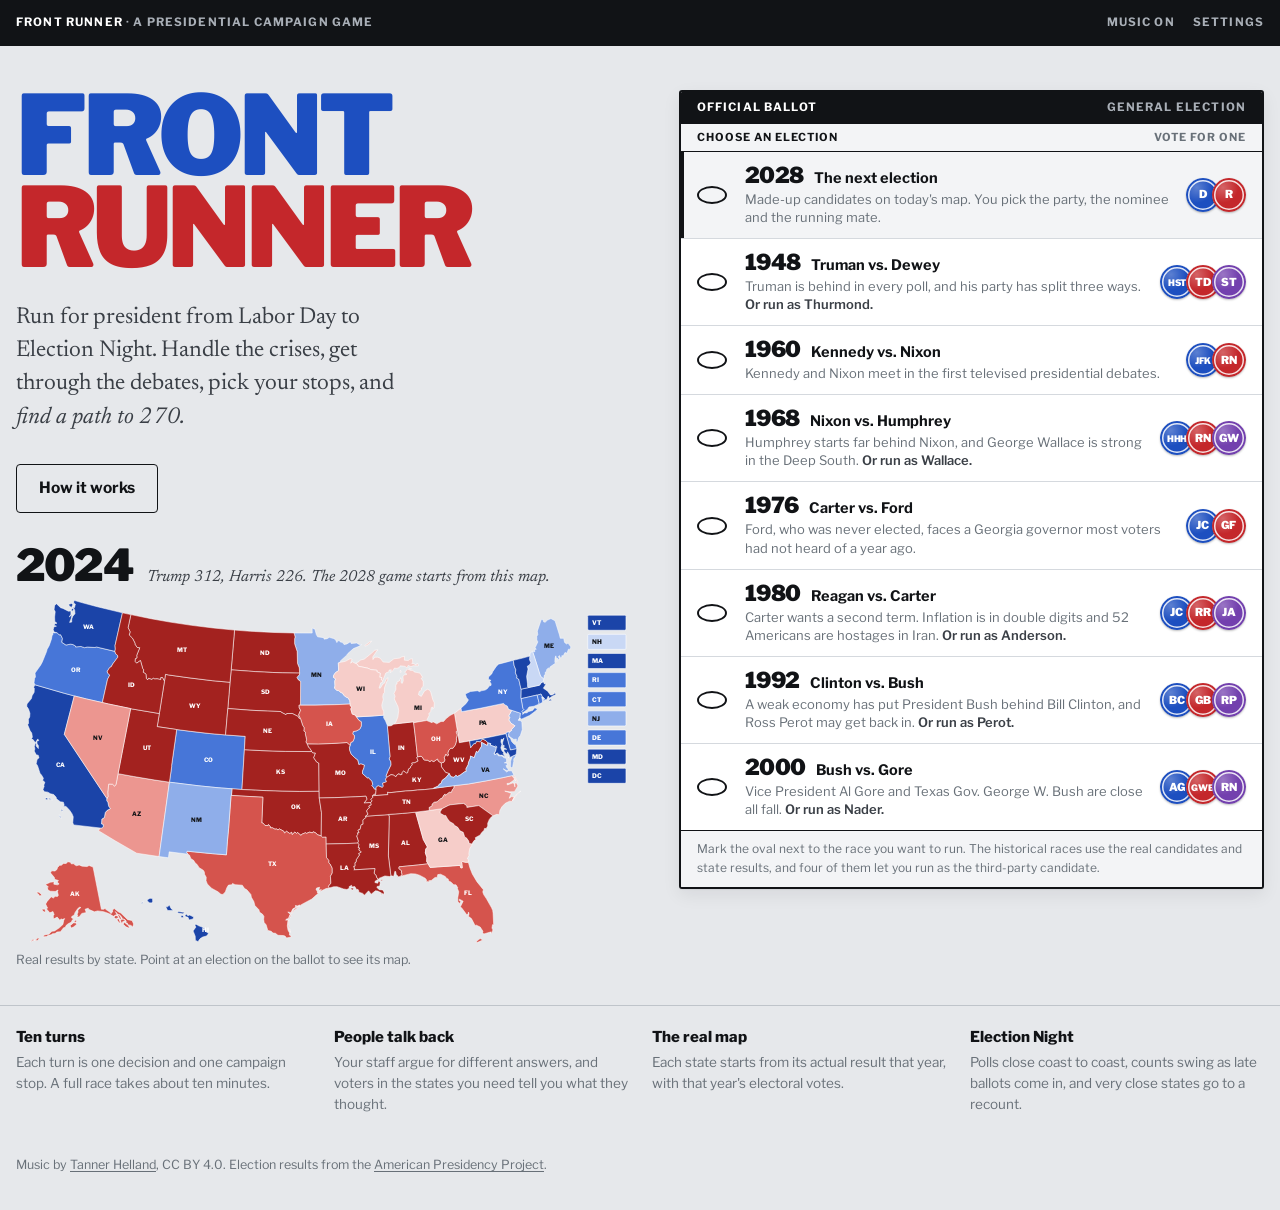
==== commit 3542422e: "Make Strom Thurmond playable in 1948 and model his campaign in every 1948 game" ====
--- a/docs/index.html
+++ b/docs/index.html
@@ -1444,7 +1444,6 @@
     blurb: 'Truman is behind in every poll, and his party has split three ways.',
     open: 'Labor Day, 1948. President Truman trails in every major poll. Southern Democrats walked out of his convention to back Strom Thurmond, and former vice president Henry Wallace is running on the left. Gov. Thomas Dewey of New York, who ran against Roosevelt four years ago, is campaigning as if the race is already won.',
     startNat: -5.0, tide: [0.4, 0.6, 0.8, 0.8, 0.9, 1.0, 1.1, 1.1, 1.2, 1.5],
-    locked: { label: 'Thurmond states', short: 'Thurmond', who: 'Strom Thurmond of the States\' Rights Democrats', note: 'Strom Thurmond\'s States\' Rights Democrats carried Alabama, Louisiana, Mississippi and South Carolina, 38 electoral votes. Truman was not even on the ballot in Alabama. Those states are locked.' },
     actual: { D: 303, R: 189, other: 39, otherName: 'Thurmond', pvD: 49.51, pvR: 45.12, winner: 'D', third: 'Thurmond, Wallace and others',
       note: 'Truman won 303 electoral votes to Dewey\'s 189. Thurmond won 39, including one Tennessee elector who had been pledged to Truman. Nearly every poll had predicted a Dewey win.' },
     cands: {
@@ -2021,6 +2020,95 @@
 //   q       how hard the two major parties squeeze the campaign each week (same units as choices)
 // Goals are checked on the final count. The first goal decides whether the campaign succeeded.
 const THIRD = {
+  1948: {
+    cand: { id: 'thurmond', first: 'Strom', last: 'Thurmond', ini: 'ST', title: 'Governor of South Carolina', home: 'SC', perk: 'steady', perkText: 'Disciplined campaign: risky moves backfire less often',
+      bio: 'Governor of South Carolina, running against Truman\'s civil rights program on a segregationist "states\' rights" platform.' },
+    vp: { id: 'fwright', first: 'Fielding', last: 'Wright', ini: 'FW', title: 'Governor of Mississippi', home: 'MS' },
+    label: 'States\' Rights Democratic', start: 3.0, scale: 1.0, q: .28,
+    tide: [0, -.05, -.05, -.1, -.05, -.05, -.05, -.1, -.1, -.04],
+    a: { NE: .7, MW: .7, SO: .85, WE: .7 },
+    offBallot: { D: ['AL'] },
+    blurb: 'You can also run as Strom Thurmond, the Dixiecrat.',
+    note: 'Strom Thurmond\'s States\' Rights Democrats, the "Dixiecrats," are on the ballot across much of the South, and in four states as the official Democratic ticket. His support follows its real path, and the votes he gains or loses come mostly out of Truman\'s column. Truman is not on the ballot in Alabama.',
+    goals: [
+      { kind: 'house', text: 'Keep Truman and Dewey both short of a majority and send the election to the House', short: 'deny both men a majority', done: 'Neither major candidate won a majority.' },
+      { kind: 'ev', val: 38, text: 'Win at least 38 electoral votes, as Thurmond did', short: 'win 38 electoral votes' },
+      { kind: 'stateN', val: 15, n: 8, text: 'Win at least 15 percent in eight states (he did it in seven)', short: 'win 15 percent in eight states' }],
+    level: 'Very hard',
+    actual: { pv: 2.41, ev: 39, states: 4, note: 'Thurmond won 2.4 percent nationally and carried Alabama, Louisiana, Mississippi and South Carolina. A Tennessee elector pledged to Truman also voted for him, for 39 in all. Truman still won 303 electoral votes.' },
+    turns: [
+      { date: '1948-09-06', cat: 'Labor Day', title: 'Running as the Democrat in the South',
+        body: 'You and Gov. Fielding Wright of Mississippi lead the States\' Rights Democrats, the "Dixiecrats." Your plan is to be listed as the official Democratic ticket in as many Southern states as you can, so lifelong Democrats can vote for you without leaving their party.',
+        options: [
+          { t: 'Fight state by state for the Democratic line on the ballot', s: 'the ballot fight', fx: { SO: .5 }, h: true },
+          { t: 'Run as a separate party everywhere', s: 'a separate line', fx: { SO: .15, nat: .1 } },
+          { t: 'Open with a speaking tour of Texas', s: 'the Texas tour', fx: { SO: .3 } }],
+        hist: 'The Dixiecrats took over the Democratic Party in Alabama, Louisiana, Mississippi and South Carolina, where Thurmond appeared on the ballot as the Democratic candidate. In Alabama, Truman was not on the ballot at all.' },
+      { date: '1948-09-18', cat: 'Money', topic: 'money', title: 'Running on a shoestring',
+        body: 'Big Southern donors are holding back, and the national press treats your campaign as a sideshow.',
+        options: [
+          { t: 'Pass the hat at rallies and courthouse meetings', s: 'passing the hat', fx: { SO: .3 } },
+          { t: 'Spend what you have on radio time across the South', s: 'Southern radio', fx: { SO: .25, nat: .05 } },
+          { t: 'Court oil and business money in Texas', s: 'Texas money', risk: { p: .45, win: { SO: .4 }, lose: { SO: -.1 }, winNote: 'A few big checks came in.', loseNote: 'Texas money stayed with Truman.' } }],
+        hist: 'The Dixiecrats ran on a small fraction of the money the two major parties spent.' },
+      { date: '1948-09-27', cat: 'Texas', topic: 'Texas', title: 'Truman\'s train crosses Texas',
+        body: 'Truman is spending several days whistle-stopping through Texas with the state\'s Democratic leaders at his side. Texas is the biggest prize in the South.',
+        options: [
+          { t: 'Follow his train with rallies of your own', s: 'following the train', fx: { SO: .3 } },
+          { t: 'Leave Texas to Truman and work the Deep South', s: 'the Deep South', fx: { SO: .25 } },
+          { t: 'Go after the Texas leaders who stood with Truman', s: 'attacking the Texans', risk: { p: .35, win: { SO: .4 }, lose: { SO: -.15 }, winNote: 'The attack drew big crowds.', loseNote: 'Texas Democrats closed ranks around Truman.' } }],
+        hist: 'Truman crossed Texas by train in late September with Speaker Sam Rayburn. Texas stayed loyal: Truman won it with 65 percent, and Thurmond won 9.' },
+      { date: '1948-10-04', cat: 'Party leaders', topic: 'Southern leaders', title: 'Southern leaders keep their distance',
+        body: 'Most Southern senators and congressmen won\'t endorse you. If they break with the national party, they could lose their seniority in Congress.',
+        options: [
+          { t: 'Call them out by name', s: 'calling them out', risk: { p: .35, win: { SO: .35 }, lose: { SO: -.2 }, winNote: 'A few came over, and the voters noticed.', loseNote: 'It made you look isolated.' } },
+          { t: 'Leave them alone and appeal to voters directly', s: 'going to the voters', fx: { SO: .25 }, h: true },
+          { t: 'Ask a few of them to stay quietly neutral', s: 'quiet neutrality', fx: { SO: .15, nat: .05 } }],
+        hist: 'Most Southern members of Congress stayed with the national party or kept quiet, partly to protect their seniority.' },
+      { date: '1948-10-09', cat: 'Message', topic: 'the message', title: 'What to run on',
+        body: 'Your campaign is built on opposing Truman\'s civil rights program, which would make lynching a federal crime, ban the poll tax and outlaw job discrimination. Your advisers want to know whether to keep it the whole message or broaden it.',
+        options: [
+          { t: 'Keep the whole campaign on "states\' rights" against Washington', s: '"states\' rights"', fx: { SO: .35 }, h: true },
+          { t: 'Broaden it to attack Truman on spending and the economy', s: 'spending', fx: { SO: .15, nat: .15 } },
+          { t: 'Talk up your own record as governor', s: 'your record', fx: { nat: .1, SO: .1 } }],
+        hist: 'Thurmond campaigned against Truman\'s civil rights program as federal overreach. The party\'s platform openly defended racial segregation.' },
+      { date: '1948-10-12', cat: 'Radio', topic: 'the radio address', title: 'A night on the radio',
+        body: 'You can afford one big radio buy this month. The question is the audience.',
+        options: [
+          { t: 'Buy a national address', s: 'the national address', fx: { nat: .2 } },
+          { t: 'Stick to Southern stations, night after night', s: 'Southern stations', fx: { SO: .3 } },
+          { t: 'Send Wright to speak in the border states', s: 'Wright\'s tour', fx: { SO: .2, MW: .05 } }] },
+      { date: '1948-10-18', cat: 'The polls', topic: 'the strategy', title: 'The pollsters ignore you',
+        body: 'National polls give you a few percent and a handful of states. Your real hope is that enough Southern states keep both men short of a majority.',
+        options: [
+          { t: 'Tell voters a States\' Rights vote forces both parties to bargain', s: 'the bargaining pitch', fx: { SO: .3 }, h: true },
+          { t: 'Predict you will carry the whole South', s: 'the big prediction', risk: { p: .4, win: { SO: .4 }, lose: { SO: -.15 }, winNote: 'The confidence caught on.', loseNote: 'Reporters laughed it off.' } },
+          { t: 'Spend the week in Georgia and Arkansas', s: 'Georgia and Arkansas', fx: { SO: .3 } }],
+        hist: 'The Dixiecrats\' real aim was to deny Truman an electoral majority and send the election to the House of Representatives, where the South could bargain.' },
+      { date: '1948-10-22', cat: 'Final push', topic: 'the final push', title: 'Where to finish',
+        body: 'You\'re strong in the Deep South. Georgia, Arkansas, Florida and Tennessee are within reach only if something breaks your way.',
+        options: [
+          { t: 'Barnstorm Georgia', s: 'Georgia', fx: { SO: .35 } },
+          { t: 'Spread out across Florida and Tennessee', s: 'Florida and Tennessee', fx: { SO: .25, nat: .05 } },
+          { t: 'Defend Louisiana, the closest of your strong states', s: 'Louisiana', fx: { SO: .3 } }],
+        hist: 'Thurmond\'s best showing outside the four states he carried was Georgia, where he won about 20 percent.' },
+      { date: '1948-10-29', cat: 'Civil rights', topic: 'civil rights', title: 'Truman goes to Harlem',
+        body: 'Truman has become the first president to campaign in Harlem, where he defended his civil rights program before a huge crowd.',
+        options: [
+          { t: 'Make it the subject of your last Southern radio ads', s: 'the last ads', fx: { SO: .3 } },
+          { t: 'Stay on "states\' rights" and don\'t mention it', s: 'staying the course', fx: { SO: .15 } },
+          { t: 'Warn voters everywhere about Truman\'s spending', s: 'spending', fx: { nat: .1 } }],
+        hist: 'On Oct. 29 Truman spoke in Harlem, the first president to campaign there, and defended his civil rights program.' },
+      { date: '1948-11-01', cat: 'Closing argument', title: 'Election eve',
+        body: 'One day left. Four states look safe for you, and a few more could keep both men short of a majority.',
+        options: [
+          { t: 'Last rallies in South Carolina and Mississippi', s: 'the home states', fx: { SO: .3 } },
+          { t: 'A final radio appeal to Southern Democrats', s: 'the radio appeal', fx: { SO: .25, nat: .05 } },
+          { t: 'Ask voters to send the election to the House', s: 'the House pitch', fx: { SO: .25 } }],
+        hist: 'Thurmond won Alabama, Louisiana, Mississippi and South Carolina, 38 electoral votes, plus one from a Tennessee elector. Truman still won 303 and kept the presidency.' }
+    ]
+  },
+
   1968: {
     cand: { id: 'wallace', first: 'George', last: 'Wallace', ini: 'GW', title: 'Former Governor of Alabama', home: 'AL', perk: 'visits', perkText: 'Fiery stump speaker: every stop counts 25% more',
       bio: 'Segregationist former governor of Alabama, running on law and order and anger at Washington.' },
@@ -2293,6 +2381,7 @@
     label: 'Green', start: 4.0, scale: 2.0, q: .15,
     tide: [.2, -.2, -.2, .1, .2, -.1, .2, -.4, -.4, -.66],
     a: { NE: .7, MW: .7, SO: .66, WE: .7 },
+    offBallot: { T: ['NC', 'OK', 'SD'] },
     blurb: 'You can also run as Ralph Nader, the Green Party nominee.',
     note: 'Green Party nominee Ralph Nader is on the ballot in most states. His support follows its real path. Most of the votes he gains or loses come out of Gore\'s column.',
     goals: [
@@ -2393,7 +2482,7 @@
 const DONOR_STATES = ['CA', 'NY', 'TX', 'FL', 'IL', 'MA', 'NJ', 'CT', 'WA', 'DC'];
 // Campaign money is tracked in 2028 dollars and shown in the dollars of the year being played.
 const MONEY_SCALE = { 2028: 1, 2000: .55, 1992: .4, 1980: .3, 1976: .22, 1968: .15, 1960: .1, 1948: .06 };
-const FUND_OF = { perot: 1.8, nader: .35, anderson: .5, wallace: .7 };
+const FUND_OF = { perot: 1.8, nader: .35, anderson: .5, wallace: .7, thurmond: .45 };
 // Share of each state's vote cast early, by turn. Before the 1990s almost everyone voted on Election Day.
 const BANK_OF = { 2028: [0, 0, 0, 0, .03, .07, .09, .10, .11, .11], 2000: [0, 0, 0, 0, 0, 0, .02, .03, .04, .05], 1992: [0, 0, 0, 0, 0, 0, 0, .02, .02, .03] };
 const AI_SD_F = { easy: 3.0, normal: 1.6, hard: 0.9, hist: 1.6 };
@@ -2662,7 +2751,9 @@
     const donor = DONOR_STATES.includes(u.state);
     const lead = isT() ? `You ${f1(G.psh[id].T)}%, ${esc(tGapTxt(G.psh[id]))}` : esc(plainLeadSh(G.psh[id]));
     const btn = (a, v2, label, gain, dis) => `<button class="pl-act" data-a="${a}" data-v="${v2}" ${dis ? 'disabled' : ''}><b>${label}</b><span>${gain}</span></button>`;
+    const offBal = (P === 'D' && u.noD) || (P === 'T' && u.noT);
     h += `<div class="pl-sel"><div class="pl-st">${silhouette(id)}<span><b>${esc(unitName(u))}</b><span>${u.ev} EV · ${lead}${have.length ? ` · ${have.length} office${have.length > 1 ? 's' : ''} open` : ''}</span></span><button class="pl-x" data-a="plUnpick" aria-label="Close">✕</button></div>
+      ${offBal ? `<p class="hint" style="margin:0"><b>You're not on the ballot here.</b> Campaigning won't win you any votes in ${esc(u.name)}.</p>` : ''}
       <div class="pl-acts">
         ${btn('plRally', id, `Rally with ${esc(c.last)}`, `+${gainTxt(rallyPowF(u, nC, c))}${unit}`, candFull)}
         ${btn('plVp', id, `Send ${esc(v.last)}`, `+${gainTxt(rallyPowF(u, nV, v) * 0.55)}${unit}`, vpFull)}
@@ -2891,6 +2982,9 @@
   UNITS.forEach(u => {
     // With a live third candidate every state is contested three ways; otherwise all minor-party votes are a fixed slice.
     if (third) { if (u.locked) { u.ev += u.locked; u.locked = 0; } } else u.o = u.oth;
+    // Candidates who were not on a state's ballot get no votes there.
+    const off = third && third.offBallot ? third.offBallot : {};
+    u.noD = !!(off.D && off.D.includes(u.id)); u.noT = !!(off.T && off.T.includes(u.id));
     u.kids = []; u.state = u.parent || u.id; u.short = u.parent ? u.parent + '-' + u.id.slice(2) : u.id; U[u.id] = u;
   });
   UNITS.forEach(u => { if (u.parent) U[u.parent].kids.push(u.id); });
@@ -2995,7 +3089,10 @@
 }
 function drawOf(u) { const a = S.third.a[u.region]; return a === undefined ? 0.5 : a; }
 function mkShares(u, m, t) {
-  const pool = 100 - u.o - t; let d = (pool + m) / 2, r = (pool - m) / 2;
+  if (u.noT) t = 0;
+  const pool = 100 - u.o - t;
+  if (u.noD) return { D: 0, R: pool, T: t };
+  let d = (pool + m) / 2, r = (pool - m) / 2;
   if (d < 0.2) { d = 0.2; r = pool - 0.2; } else if (r < 0.2) { r = 0.2; d = pool - 0.2; }
   return { D: d, R: r, T: t };
 }
@@ -3353,7 +3450,7 @@
 function tVisitWeights() {
   const g = goal0(); const w = {}; let tv = 0; STATEWIDE.forEach(u => { tv += u.votes; });
   UNITS.forEach(u => {
-    if (!u.ev) { w[u.id] = 0; return; }
+    if (!u.ev || u.noT) { w[u.id] = 0; return; }
     const vis = Math.pow(0.75, G.visits.me[u.id] || 0), pw = visitPow(u, 0, { perk: '' });
     w[u.id] = (g.kind === 'house' || g.kind === 'ev' || g.kind === 'states') ? contestEV(u) * Math.exp(-Math.pow(G.polls[u.id] / 6, 2)) * vis * pw
       : pw * u.votes / tv * (0.6 + 0.4 * G.psh[u.id].T / Math.max(1, G.pn.T)) * vis;
